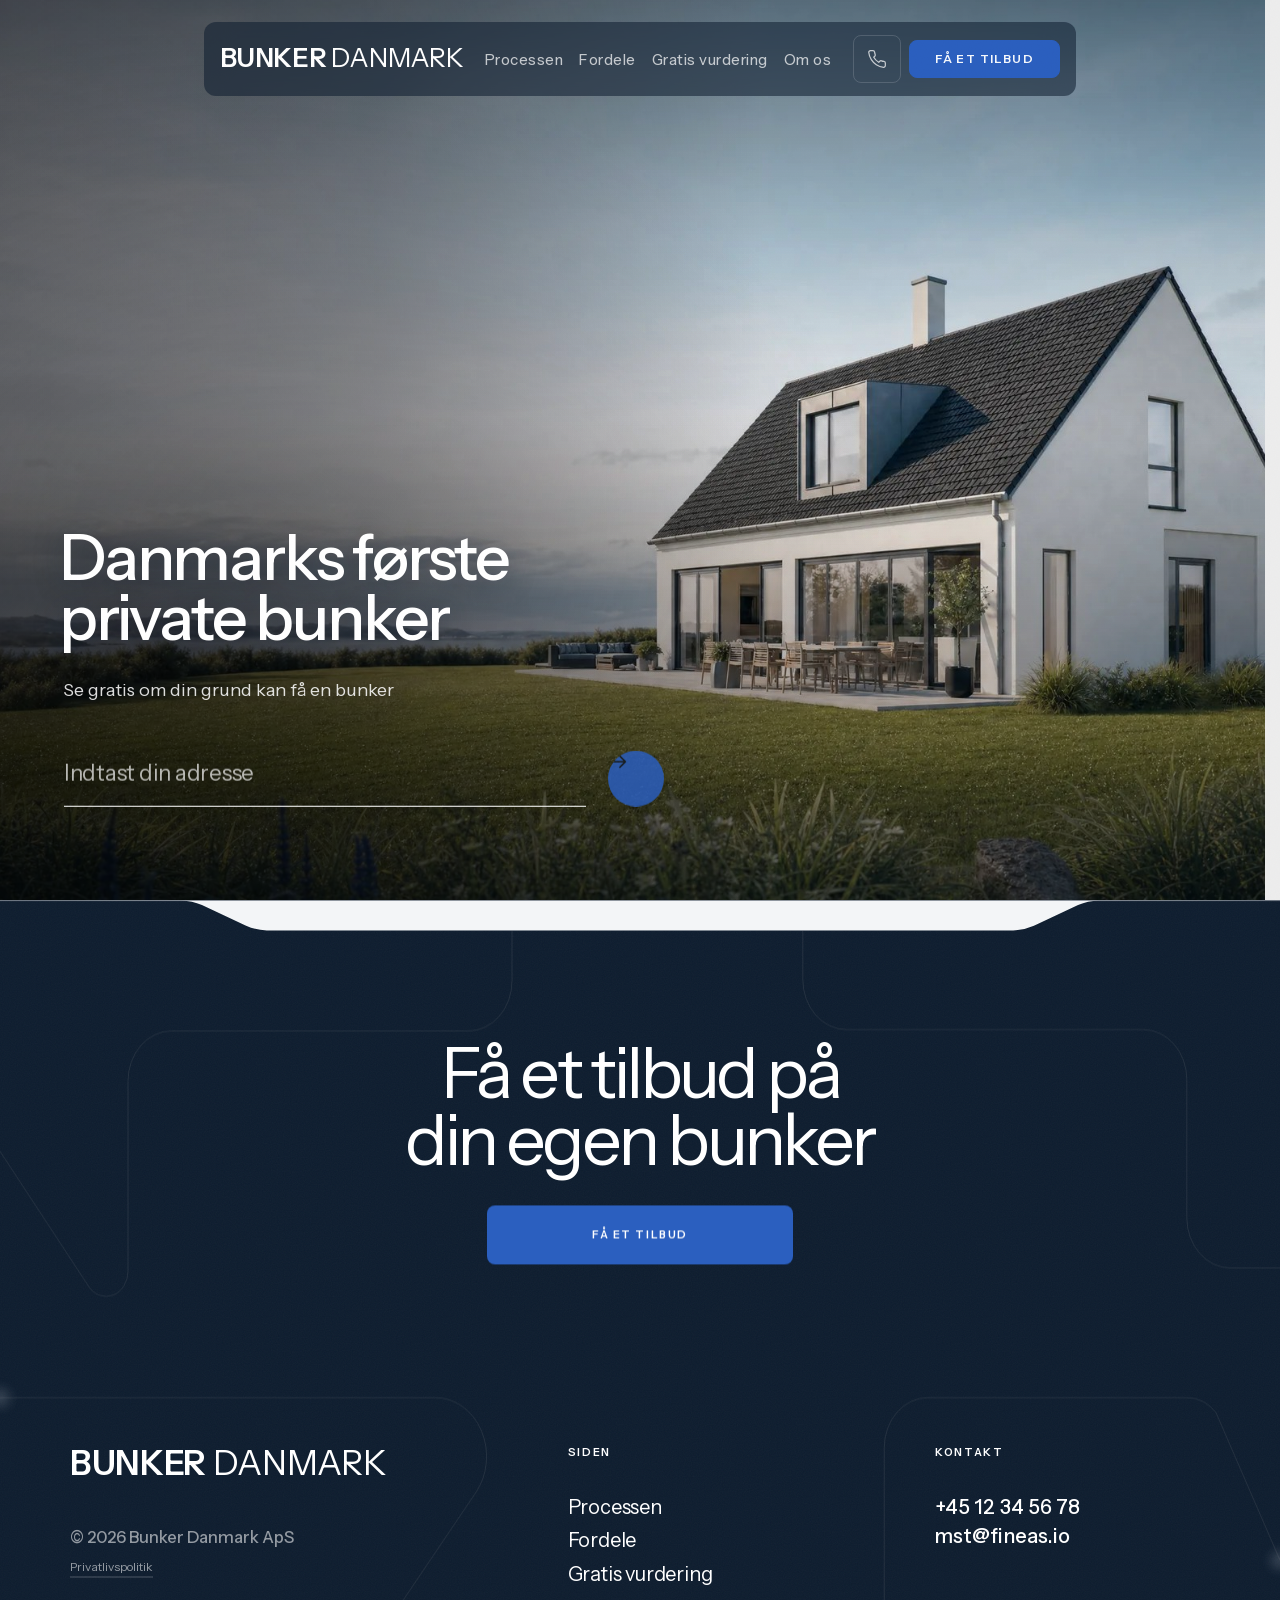
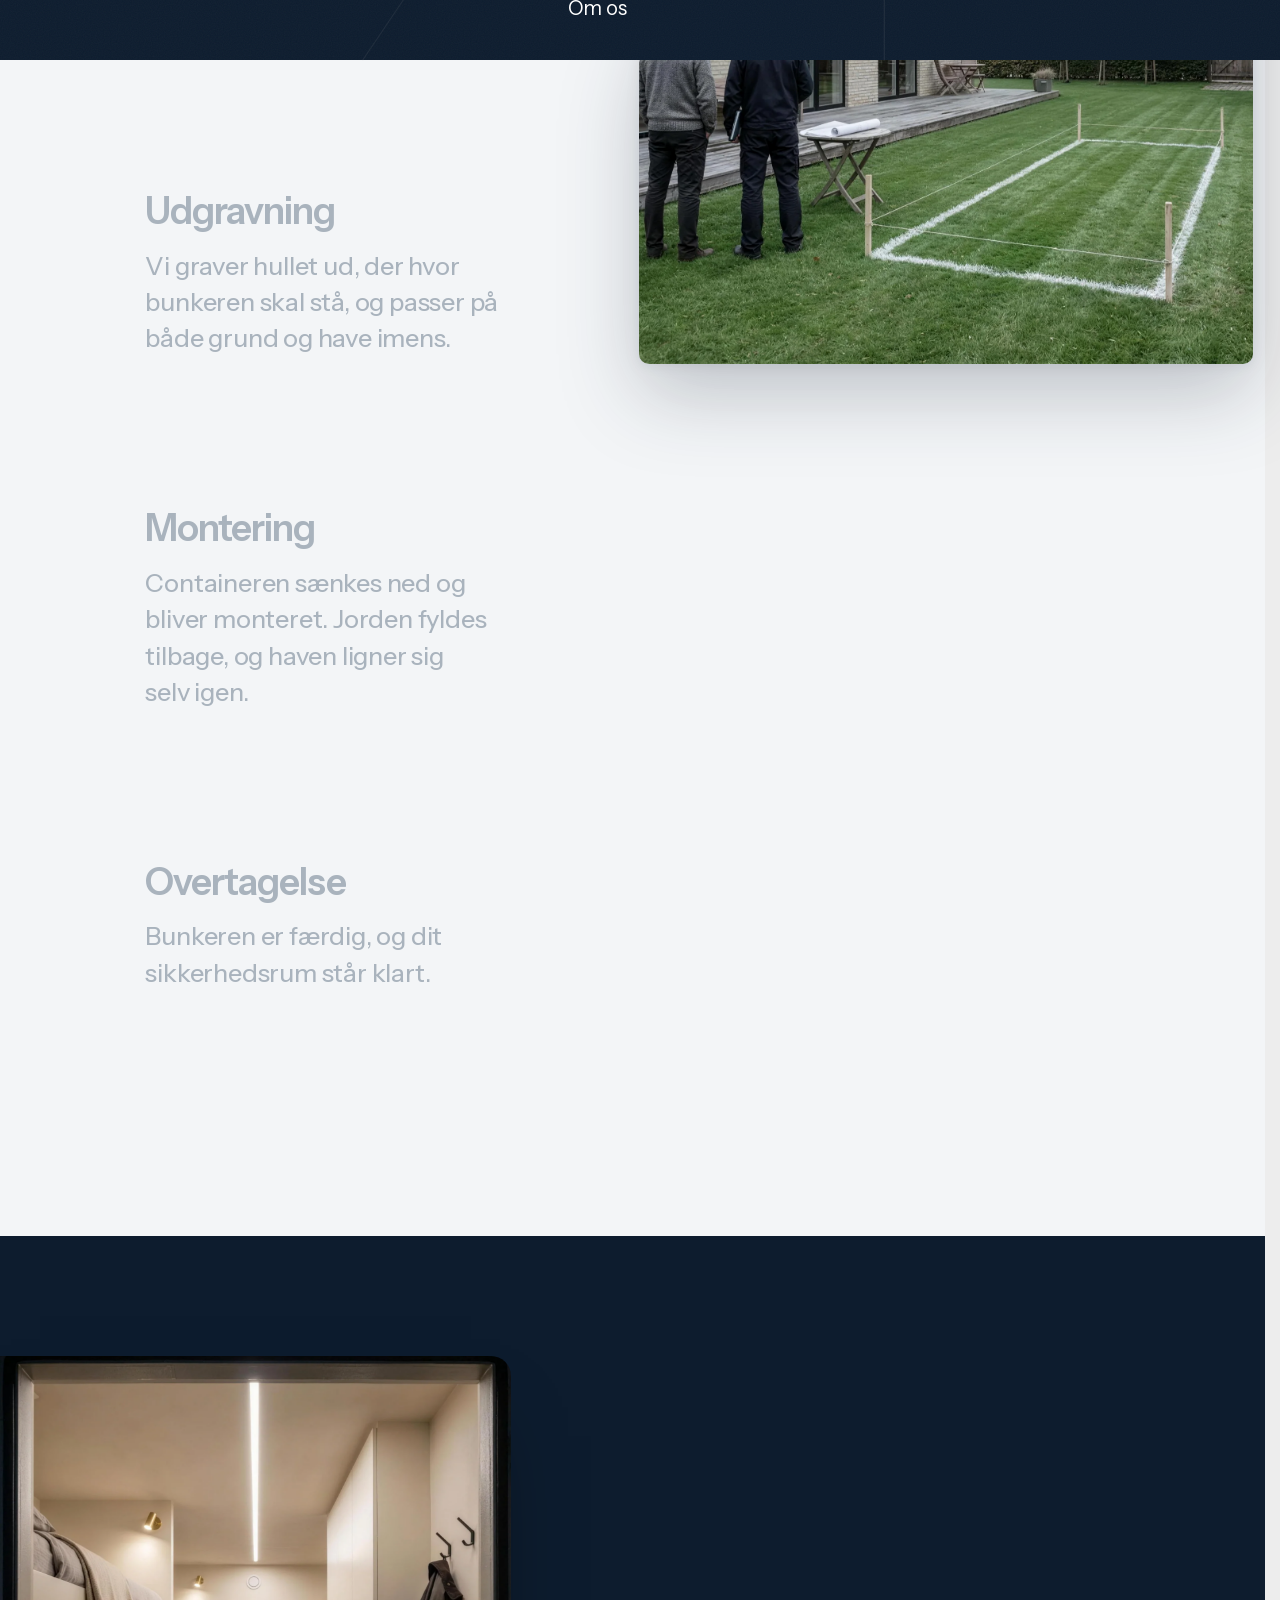
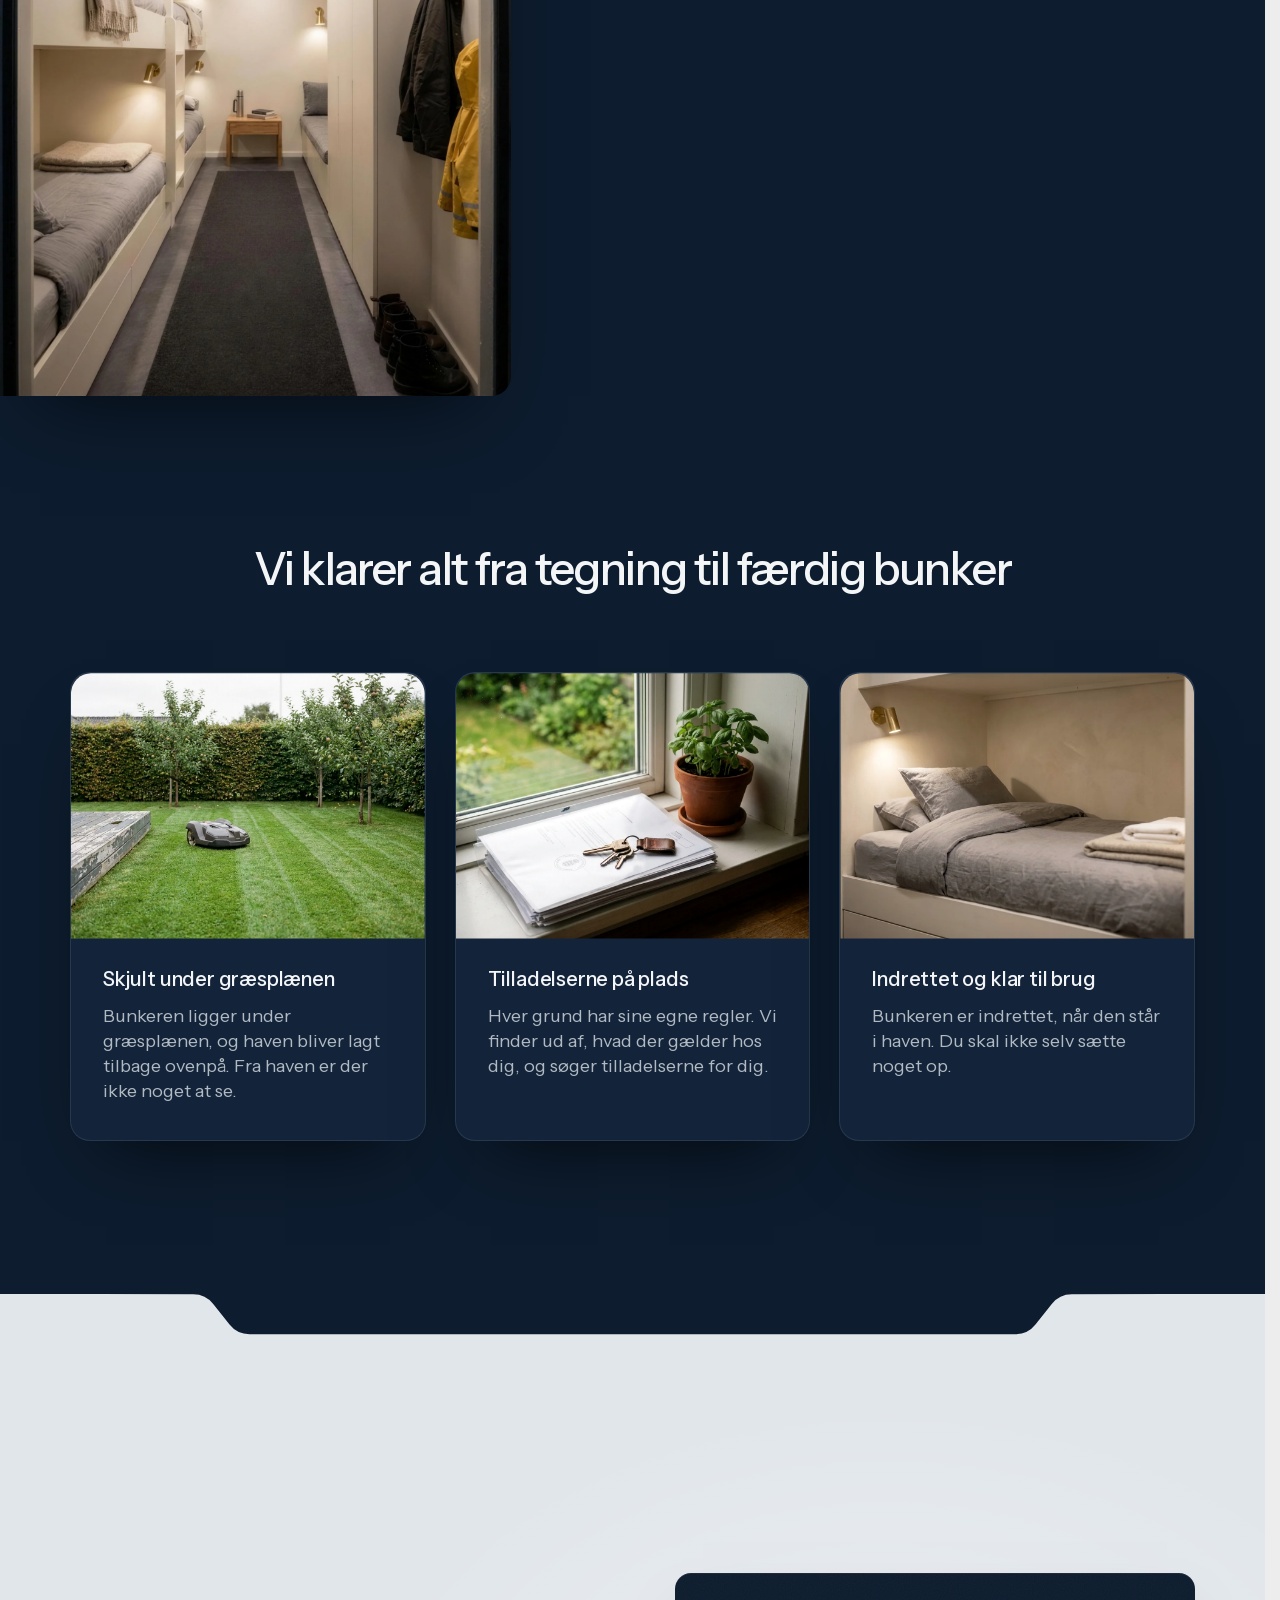
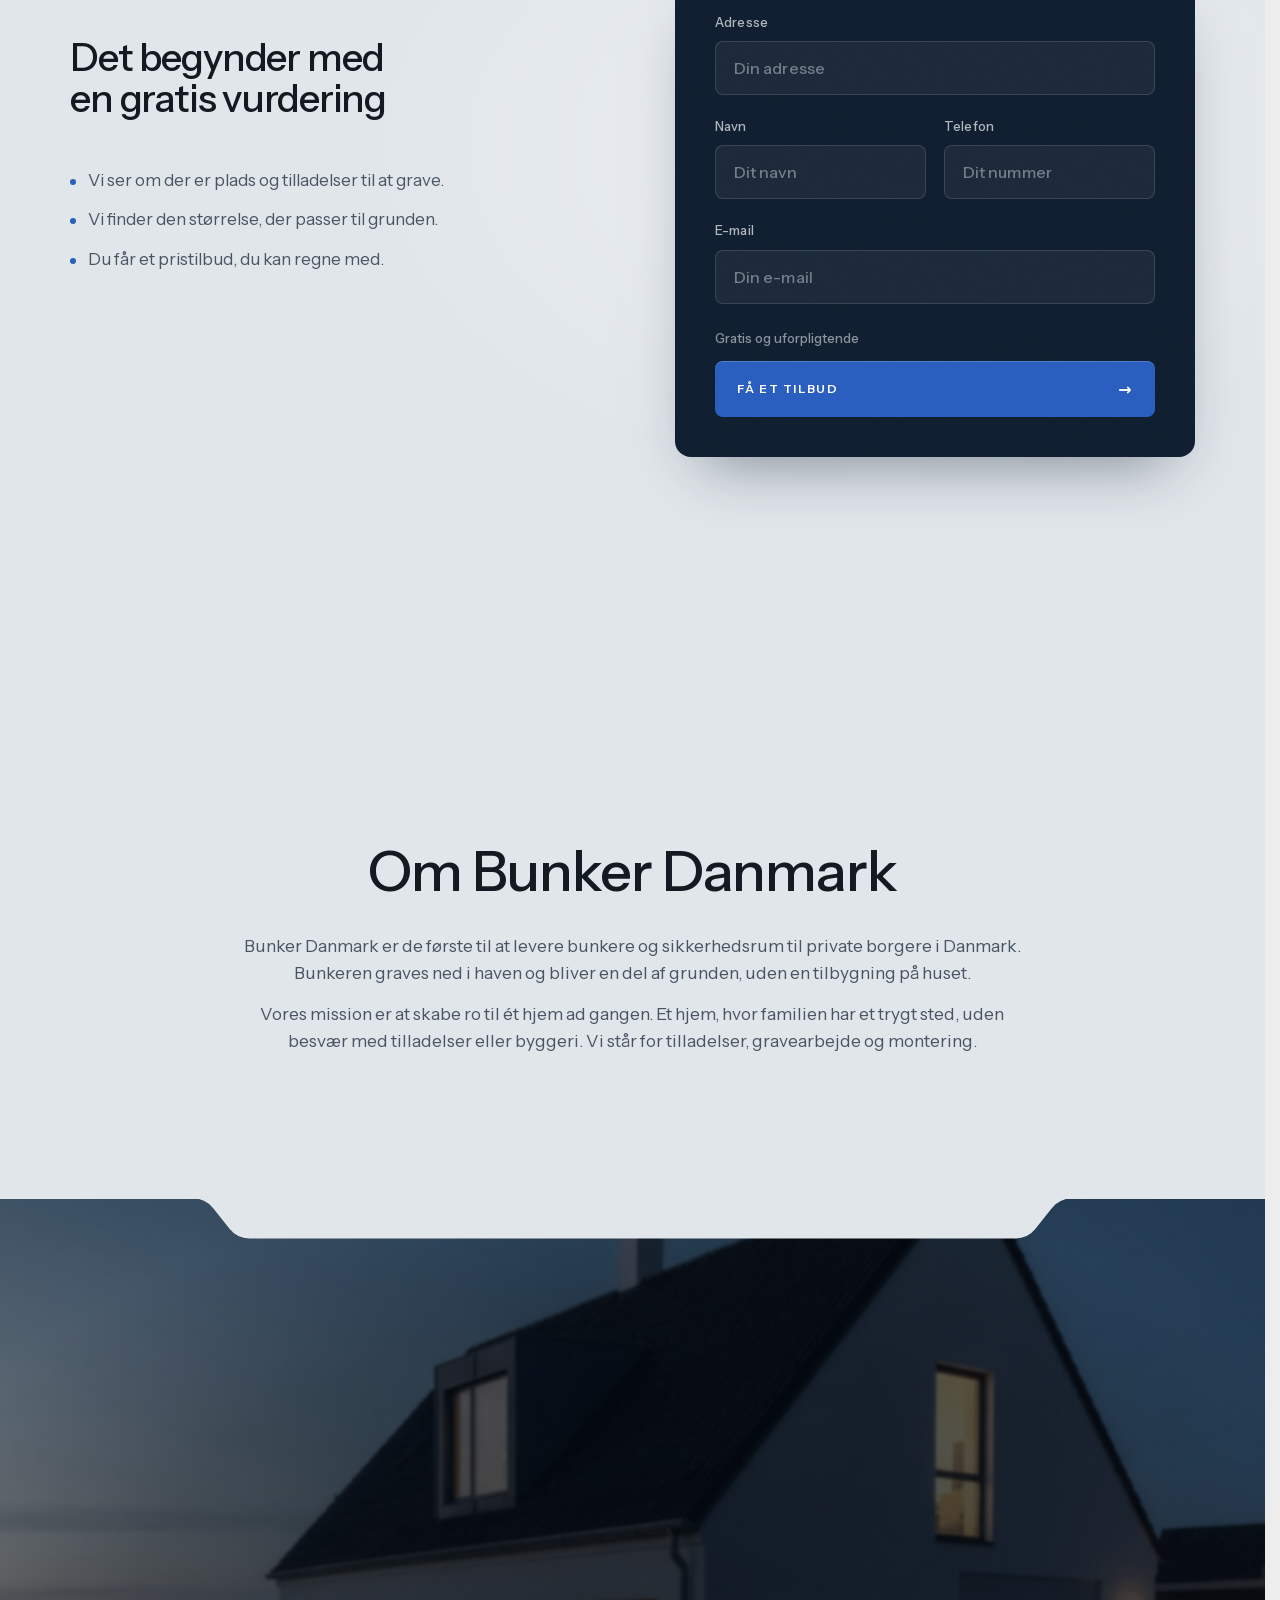
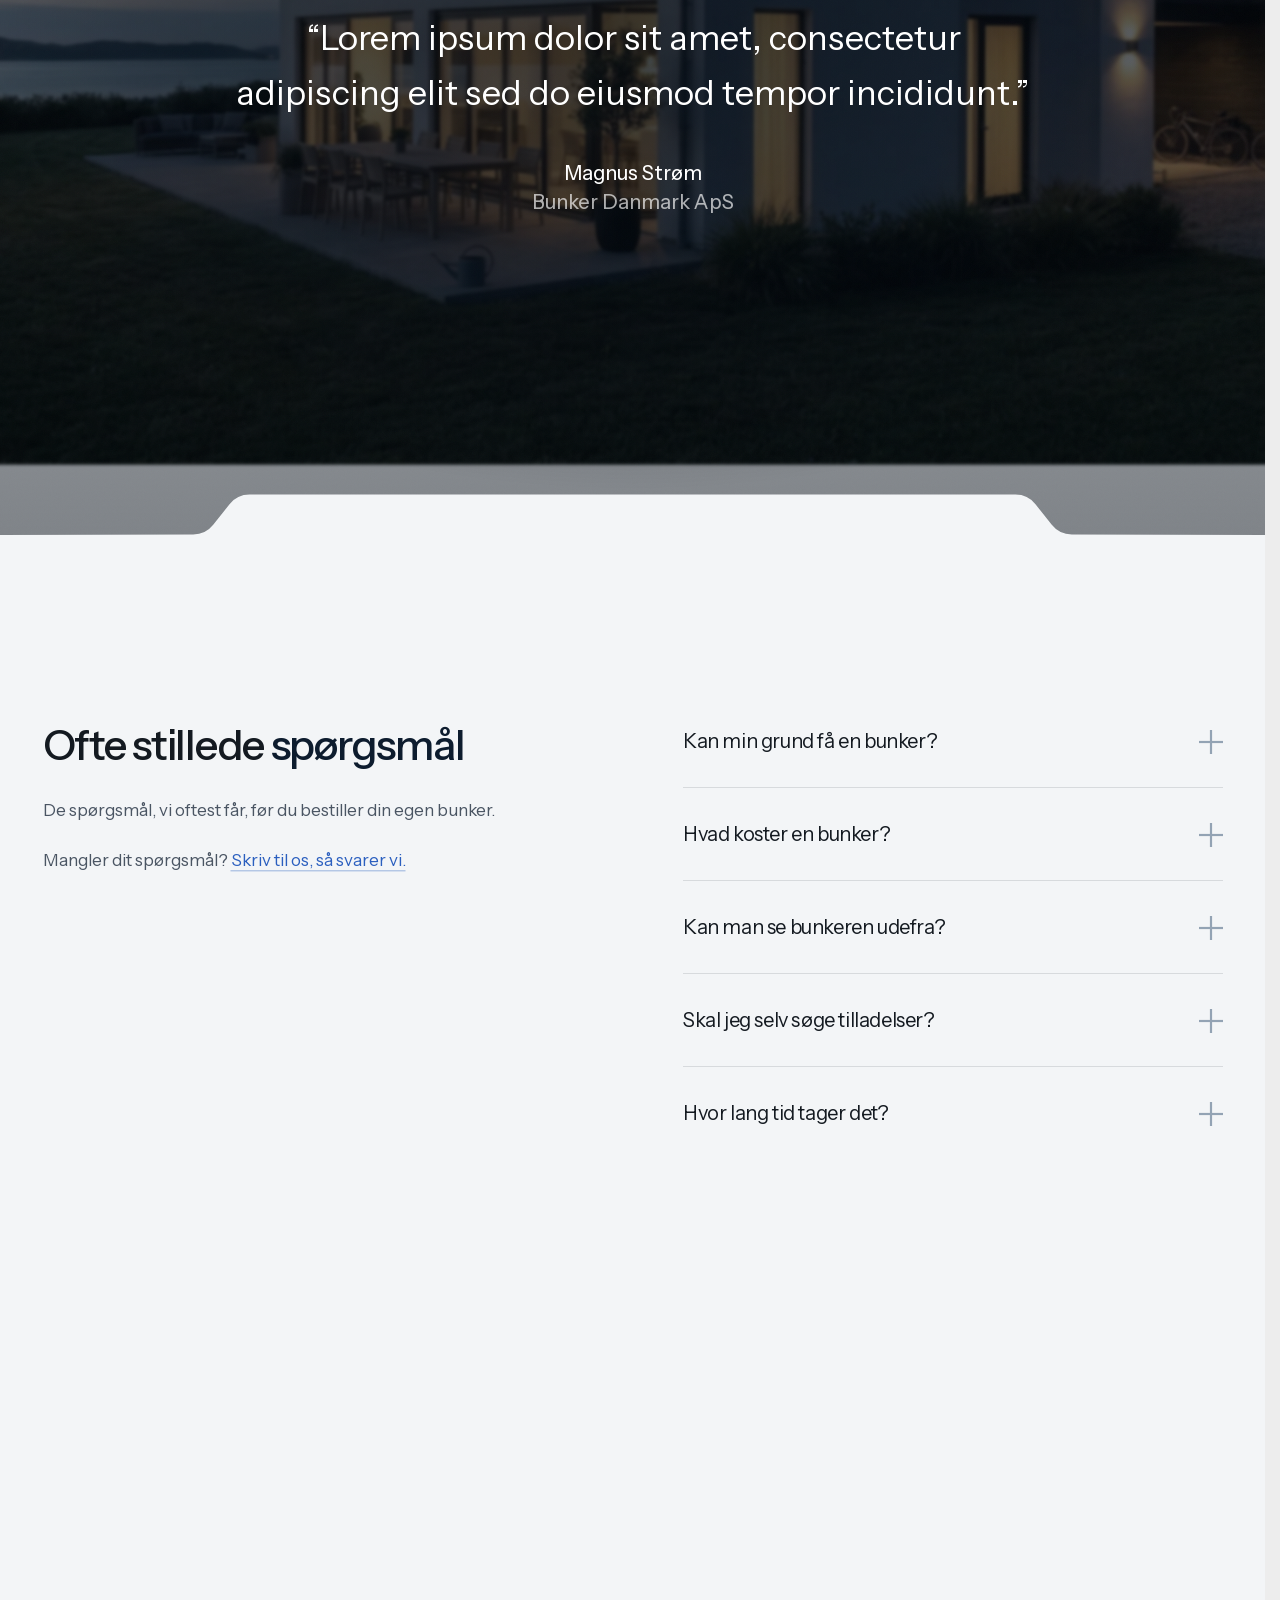
==== index.html @ 160638c4 "Bunker Danmark, option a" ====
<!DOCTYPE html>
<html lang="da">
<head>
<meta charset="utf-8">
<meta name="viewport" content="width=device-width, initial-scale=1">
<title>Bunker Danmark · Din egen bunker, under din have</title>
<meta name="robots" content="noindex, nofollow">
<meta name="description" content="Bunker Danmark leverer private bunkere og sikkerhedsrum, gravet ned i haven. Skriv din adresse, og få en gratis vurdering af din grund.">
<meta property="og:title" content="Bunker Danmark · Din egen bunker, under din have">
<meta property="og:description" content="Private bunkere og sikkerhedsrum, gravet ned i haven. Gratis vurdering af din grund.">
<meta property="og:image" content="media/hero.jpg">
<meta property="og:type" content="website">
<meta name="theme-color" content="#0d1c2e">
<link rel="icon" href="favicon.svg" type="image/svg+xml">
<link rel="preload" href="fonts/InstrumentSans-latin.woff2" crossorigin as="font" type="font/woff2">
<link rel="stylesheet" href="css/terminal.pruned.css">
<link rel="stylesheet" href="css/replica.css">
<link rel="stylesheet" href="css/final.css">
<link rel="stylesheet" href="css/polish.css">
<link rel="stylesheet" href="css/update.css">
<link rel="stylesheet" href="css/room.css?v=0917g">
<script>
  /* Set before the body paints, so the veil is never a flash of content that
     then gets covered. It is opt-IN: without JS, or with reduced motion on,
     the class is never added, .boot stays display:none and the page is simply
     the page. A veil that needs JS to be REMOVED can strand the visitor. */
  if (!matchMedia('(prefers-reduced-motion: reduce)').matches) {
    document.documentElement.classList.add('booting');
    /* The stylesheets above are render-blocking, but the very first paint the
       browser makes can still be the default white canvas. On a navy veil that
       is a white flash - visible in the capture at frame 0. Painting the root
       inline here means the first pixel on screen is already the field. */
    document.documentElement.style.background = '#ededed';
  }
</script>
</head>
<body>
<div id="__nuxt"><div><!--[--><div id="app"><header class="site-header" data-v-bb6830dc><div class="site-container" data-v-bb6830dc><div class="site-grid | w-full mx-auto"><!--[--><div class="inner" data-v-bb6830dc><a aria-current="page" href="#top" class="router-link-active router-link-exact-active logo-link" aria-label="Bunker Danmark, til toppen" data-v-bb6830dc><span class="brand-wordmark" data-v-bb6830dc><b data-v-bb6830dc>BUNKER</b> DANMARK</span></a><nav class="nav | font-nav" data-v-bb6830dc><ul data-v-bb6830dc><li data-v-bb6830dc><a href="#bunkeren" class="" data-v-bb6830dc>Processen</a></li><li data-v-bb6830dc><a href="#fordele" class="" data-v-bb6830dc>Fordele</a></li><li data-v-bb6830dc><a href="#kontakt" class="" data-v-bb6830dc>Gratis vurdering</a></li><li data-v-bb6830dc><a href="#om" class="" data-v-bb6830dc>Om os</a></li></ul></nav><div class="header-actions" data-v-bb6830dc><!----><div class="phone-popdown header-phone" data-v-bb6830dc data-v-cafe0bfb><a class="phone-trigger" href="tel:+4512345678" aria-label="Ring til Bunker Danmark på +45 12 34 56 78" data-v-cafe0bfb><svg xmlns="http://www.w3.org/2000/svg" width="20" height="20" viewBox="0 0 24 24" fill="none" stroke="currentColor" stroke-width="1.5" stroke-linecap="round" stroke-linejoin="round" aria-hidden="true" data-v-cafe0bfb><path d="M22 16.92v3a2 2 0 0 1-2.18 2 19.79 19.79 0 0 1-8.63-3.07 19.5 19.5 0 0 1-6-6 19.79 19.79 0 0 1-3.07-8.67A2 2 0 0 1 4.11 2h3a2 2 0 0 1 2 1.72 12.84 12.84 0 0 0 .7 2.81 2 2 0 0 1-.45 2.11L8.09 9.91a16 16 0 0 0 6 6l1.27-1.27a2 2 0 0 1 2.11-.45 12.84 12.84 0 0 0 2.81.7A2 2 0 0 1 22 16.92z" data-v-cafe0bfb></path></svg></a><!----></div><div class="header-cta" data-v-bb6830dc><a href="#kontakt" class="cta-button cta-button--primary" aria-label="Få et tilbud" data-v-bb6830dc><span class="link-active" data-v-bb6830dc><span class="cta-button-word" data-v-bb6830dc>FÅ ET</span><span class="cta-button-word" data-v-bb6830dc>TILBUD</span></span></a></div></div><button class="toggle-mobile-menu-button | label-6" aria-label="Toggle menu" aria-expanded="false" aria-haspopup="true" aria-controls="mobile-menu" data-v-bb6830dc><span class="wrapper" data-v-bb6830dc><span class="hl --1 t" data-v-bb6830dc></span><span class="hl --2 t" data-v-bb6830dc></span><span class="cl --1 t" data-v-bb6830dc><span class="cli --g t" data-v-bb6830dc></span><span class="cli t" data-v-bb6830dc></span></span><span class="cl --2 t" data-v-bb6830dc><span class="cli --g t" data-v-bb6830dc></span><span class="cli t" data-v-bb6830dc></span></span></span></button></div><div class="mobile-menu" data-lenis-prevent data-v-bb6830dc><div class="mobile-menu-overlay" aria-hidden="true" data-v-bb6830dc></div><aside class="mobile-menu-panel" data-v-bb6830dc><div class="mobile-drawer-logo" data-v-bb6830dc><a href="#top" class="mobile-drawer-logo-link brand-wordmark brand-wordmark--drawer" aria-label="Bunker Danmark, til toppen" data-v-bb6830dc><b>BUNKER</b> DANMARK</a></div><!----><div class="mobile-menu-drawer" data-v-bb6830dc><nav id="mobile-menu" class="mobile-menu-items | menu-typo no-scrollbar" aria-hidden="true" data-v-bb6830dc><ul class="mobile-menu-items-level-1" data-v-bb6830dc><li class="mobile-menu-item" data-v-bb6830dc><a href="#bunkeren" data-v-bb6830dc>Processen</a></li><li class="mobile-menu-item" data-v-bb6830dc><a href="#fordele" data-v-bb6830dc>Fordele</a></li><li class="mobile-menu-item" data-v-bb6830dc><a href="#kontakt" data-v-bb6830dc>Gratis vurdering</a></li><li class="mobile-menu-item" data-v-bb6830dc><a href="#om" data-v-bb6830dc>Om os</a></li></ul><a class="mobile-menu-cta" href="#kontakt">Få et tilbud</a><a class="mobile-menu-phone" href="tel:+4512345678">+45 12 34 56 78</a><!----></nav></div><!----></aside></div><!--]--></div></div></header><main data-v-26ed1394><!--[--><div class="content-wrapper" data-v-ce9a9e73><div data-v-ce9a9e73><!--[--><section class="video-carousel" id="top" data-v-9b19b290><div class="wrapper" data-v-9b19b290><span data-v-9b19b290></span></div><div class="homepage-scroll-content" data-v-9b19b290 data-v-3be8a5c1><div class="content" data-v-3be8a5c1><div class="hero-copy" data-v-bb6830dc><h1>Danmarks første<br>private bunker</h1><p class="hero-sub" data-v-bb6830dc>Se gratis om din grund kan få en bunker</p><form class="hero-check" data-v-bb6830dc><input type="text" name="adresse" autocomplete="street-address" placeholder="Indtast din adresse" aria-label="Din adresse" data-v-bb6830dc><button type="submit" data-v-bb6830dc>Få et tilbud</button></form><p class="hero-fine" data-v-bb6830dc>Din vurdering vises med det samme.</p></div></div></div></section><div class="notch-separator__wrapper" data-v-b0ce0e74><div class="notch-separator" data-v-b0ce0e74><div class="notch-section__wrapper" data-v-b0ce0e74 data-v-3fe87144><div class="svg-mask" data-v-3fe87144 style="--d27fb6da:url(#clip-v-0-0-0-0-1-0);--b18bdda2:url(#mask-v-0-0-0-0-1-0);" data-v-ebd3c3c9><svg width="0" height="0" viewBox="-0.5 -0.5 1 1" class="svg" shape-rendering="geometricPrecision" data-v-ebd3c3c9><defs data-v-ebd3c3c9><clipPath id="clip-v-0-0-0-0-1-0" clipPathUnits="userSpaceOnUse" data-v-ebd3c3c9><path d="M -0.5,-0.5 L -0.25,-0.25 A 0.85,0.85 0 0 1 0,0.35 L 0,20 A 0,0 0 0 1 0,20 L 0,20 A 0,0 0 0 1 0,20 L 0,0.35 A 0.85,0.85 0 0 1 0.25,-0.25 L 0.5,-0.5 L 0.5,0.5 L -0.5,0.5 L -0.5,-0.5" data-v-ebd3c3c9></path></clipPath></defs></svg><div class="ssr use-clip slot" data-v-ebd3c3c9><!--[--><!--[--><div class="notch-top__bg-container" data-v-b0ce0e74></div><!--]--><!--]--></div></div></div></div></div><div class="notch-section__wrapper" data-v-3e5feb24 data-v-3fe87144><div class="svg-mask" data-v-3fe87144 style="--d27fb6da:url(#clip-v-0-0-0-0-7-0);--b18bdda2:url(#mask-v-0-0-0-0-7-0);" data-v-ebd3c3c9><svg width="0" height="0" viewBox="-0.5 -0.5 1 1" class="svg" shape-rendering="geometricPrecision" data-v-ebd3c3c9><defs data-v-ebd3c3c9><clipPath id="clip-v-0-0-0-0-7-0" clipPathUnits="userSpaceOnUse" data-v-ebd3c3c9><path d="M -0.5,-0.5 L 0.5,-0.5 L 0.5,0.5 L -0.5,0.5 L -0.5,-0.5" data-v-ebd3c3c9></path></clipPath></defs></svg><div class="ssr use-clip slot" data-v-ebd3c3c9><!--[--><!--[--><section class="section__wrapper" id="bunkeren" data-v-3e5feb24><!----><!----><!----><!----><!----><div class="section-introduction hp-si2" aria-labelledby="section-label" data-v-3e5feb24><div class="content-wrapper" data-v-3e5feb24><div class="section-content" data-v-3e5feb24><p  class="label label-5" role="text" data-v-3e5feb24>Bunkeren</p><header class="spacing header animated-strong" data-v-3e5feb24><!--[--><h2 class="title-si">Bunkeren graves ned i din have</h2><!--]--></header><div class="wide paragraphs-wrapper" data-v-3e5feb24></div></div><!----><!----><!----><!----></div></div></section><!--]--><!--]--></div></div></div><section class="features-steps" style="--314863dd:4;" data-v-1f873f9c><div class="inner" style="--current-item:0;" data-v-1f873f9c><div class="content | body-2" data-v-1f873f9c><div class="header" data-v-1f873f9c><div class="odometer" data-v-1f873f9c data-v-dfc3204d><!--[--><div class="digit-column" data-v-dfc3204d><div class="digit-stack" data-v-dfc3204d><!--[--><div class="digit" data-v-dfc3204d><span data-v-dfc3204d>0</span></div><div class="digit" data-v-dfc3204d><span data-v-dfc3204d>1</span></div><div class="digit" data-v-dfc3204d><span data-v-dfc3204d>2</span></div><div class="digit" data-v-dfc3204d><span data-v-dfc3204d>3</span></div><div class="digit" data-v-dfc3204d><span data-v-dfc3204d>4</span></div><div class="digit" data-v-dfc3204d><span data-v-dfc3204d>5</span></div><div class="digit" data-v-dfc3204d><span data-v-dfc3204d>6</span></div><div class="digit" data-v-dfc3204d><span data-v-dfc3204d>7</span></div><div class="digit" data-v-dfc3204d><span data-v-dfc3204d>8</span></div><div class="digit" data-v-dfc3204d><span data-v-dfc3204d>9</span></div><!--]--></div></div><div class="digit-column" data-v-dfc3204d><div class="digit-stack" data-v-dfc3204d><!--[--><div class="digit" data-v-dfc3204d><span data-v-dfc3204d>0</span></div><div class="digit" data-v-dfc3204d><span data-v-dfc3204d>1</span></div><div class="digit" data-v-dfc3204d><span data-v-dfc3204d>2</span></div><div class="digit" data-v-dfc3204d><span data-v-dfc3204d>3</span></div><div class="digit" data-v-dfc3204d><span data-v-dfc3204d>4</span></div><div class="digit" data-v-dfc3204d><span data-v-dfc3204d>5</span></div><div class="digit" data-v-dfc3204d><span data-v-dfc3204d>6</span></div><div class="digit" data-v-dfc3204d><span data-v-dfc3204d>7</span></div><div class="digit" data-v-dfc3204d><span data-v-dfc3204d>8</span></div><div class="digit" data-v-dfc3204d><span data-v-dfc3204d>9</span></div><!--]--></div></div><!--]--></div><div class="counter__wrapper__mobile" data-v-1f873f9c><!--[--><div class="show counter__mobile" data-v-1f873f9c>01</div><div class="counter__mobile" data-v-1f873f9c>02</div><div class="counter__mobile" data-v-1f873f9c>03</div><div class="counter__mobile" data-v-1f873f9c>04</div><!--]--></div></div><div class="scroll-items" data-v-1f873f9c><ul class="scroll-items-list | no-scrollbar" data-v-1f873f9c><!--[--><li class="show scroll-item" style="--index:0;" data-v-1f873f9c><span class="split__wrapper" data-v-1f873f9c><!--[--><p><strong>Planlægning</strong>Vi klarer papirarbejdet, fra at undersøge din grund til tegninger og tilladelser, så du slipper for det.</p><!--]--></span></li><li class="scroll-item" style="--index:1;" data-v-1f873f9c><span class="split__wrapper" data-v-1f873f9c><!--[--><p><strong>Udgravning</strong>Vi graver hullet ud, der hvor bunkeren skal stå, og passer på både grund og have imens.</p><!--]--></span></li><li class="scroll-item" style="--index:2;" data-v-1f873f9c><span class="split__wrapper" data-v-1f873f9c><!--[--><p><strong>Montering</strong>Containeren sænkes ned og bliver monteret. Jorden fyldes tilbage, og haven ligner sig selv igen.</p><!--]--></span></li><li class="scroll-item" style="--index:3;" data-v-1f873f9c><span class="split__wrapper" data-v-1f873f9c><!--[--><p><strong>Overtagelse</strong>Bunkeren er færdig, og dit sikkerhedsrum står klart.</p><!--]--></span></li><!--]--></ul><div class="scrollbar" aria-hidden="true" data-v-1f873f9c><div class="scrollbar-inner" data-v-1f873f9c></div></div></div></div><div class="svg-mask" data-v-1f873f9c style="--d27fb6da:url(#clip-v-0-0-0-0-8-0);--b18bdda2:url(#mask-v-0-0-0-0-8-0);" data-v-ebd3c3c9><svg width="0" height="0" viewBox="-0.5 -0.5 1 1" class="svg" shape-rendering="geometricPrecision" data-v-ebd3c3c9><defs data-v-ebd3c3c9><clipPath id="clip-v-0-0-0-0-8-0" clipPathUnits="userSpaceOnUse" data-v-ebd3c3c9><path d="M -0.5,-0.5 L 0.5,-0.5 L 0.5,-19.5 L 0.25,-19.75 A 0.15,0.15 0 0 0 0,-19.65 L 0,0 A 0,0 0 0 1 0,0 L 0,0 A 0,0 0 0 1 0,0 L 0,-19.65 A 0.15,0.15 0 0 0 -0.25,-19.75 L -0.5,-19.5 L -0.21,-8 A 8.21,8.21 0 0 0 8,0 L 30,0 A 0,0 0 0 1 30,0 L 30,0 A 0,0 0 0 1 30,0 L 0.35,0 A 0.85,0.85 0 0 1 -0.25,-0.25 L -0.5,-0.5" data-v-ebd3c3c9></path></clipPath></defs></svg><div class="ssr use-clip slot" data-v-ebd3c3c9><!--[--><div class="images" data-v-1f873f9c><!--[--><div class="media-el image is-visible" data-v-1f873f9c data-v-18c5ce2a><div class="media-wrapper lg" data-v-18c5ce2a><img class="video" src="media/steps/proces-1.webp" alt="" decoding="async" preload="auto" muted loop playsinline data-v-18c5ce2a></div><!----></div><div class="media-el image" data-v-1f873f9c data-v-18c5ce2a><div class="media-wrapper lg" data-v-18c5ce2a><img class="video" src="media/steps/proces-2.webp" alt="" decoding="async" preload="auto" muted loop playsinline data-v-18c5ce2a></div><!----></div><div class="media-el image" data-v-1f873f9c data-v-18c5ce2a><div class="media-wrapper lg" data-v-18c5ce2a><img class="video" src="media/steps/proces-3.webp" alt="" decoding="async" preload="auto" muted loop playsinline data-v-18c5ce2a></div><!----></div><div class="media-el image" data-v-1f873f9c data-v-18c5ce2a><div class="media-wrapper lg" data-v-18c5ce2a><img class="video" src="media/steps/proces-4.webp" alt="" decoding="async" preload="auto" muted loop playsinline data-v-18c5ce2a></div><!----></div><!--]--><div class="buttons" data-v-1f873f9c><button class="button" disabled data-v-1f873f9c><svg width="10" height="18" xmlns="http://www.w3.org/2000/svg" fill="none" viewBox="0 0 10 18" data-v-1f873f9c><path stroke-linecap="square" stroke-linejoin="round" stroke-width="2" d="M8.072 1.943 1.058 8.857l7.014 6.915" data-v-1f873f9c></path></svg></button><button class="button" data-v-1f873f9c><svg width="10" height="18" xmlns="http://www.w3.org/2000/svg" fill="none" viewBox="0 0 10 18" data-v-1f873f9c><path stroke-linecap="square" stroke-linejoin="round" stroke-width="2" d="m1.928 1.943 7.014 6.914-7.014 6.915" data-v-1f873f9c></path></svg></button></div></div><!--]--></div></div></div></section><section class="room11-navy product-grid product-grid--pt-xl product-grid--pb-lg product-grid--bg-white product-grid--cols-3" id="fordele" data-v-d9cad3f0><div class="room11"><figure class="room11__media"><img src="media/steps/room.webp" alt="Indeni bunkeren: køjer, skabe og en bænk for enden" width="1600" height="1980" loading="lazy" decoding="async"></figure><div class="room11__text"><h2 class="room11__title">Ro under<br>overfladen</h2><p class="room11__lead">Vi laver typisk 20- og 40-fods bunkere, som kan sættes sammen efter behov. Priserne starter fra 125.000 kr.</p></div></div><div class="product-grid__intro" data-v-d9cad3f0><h2 class="product-grid__heading | title-si" data-v-d9cad3f0>Vi klarer alt fra tegning til færdig bunker</h2></div><div class="product-grid__grid" data-v-d9cad3f0><!--[--><article class="product-grid__card" data-v-d9cad3f0><div class="product-grid__card-text" data-v-d9cad3f0><h3 class="product-grid__card-heading | title-h3" data-v-d9cad3f0>Skjult under græsplænen</h3><div class="product-grid__card-desc | body-4" data-v-d9cad3f0><!--[--><p class="body-4" style="">Bunkeren ligger under græsplænen, og haven bliver lagt tilbage ovenpå. Fra haven er der ikke noget at se.</p><!--]--></div></div><div class="product-grid__card-media" data-v-d9cad3f0><div class="media-el" data-v-d9cad3f0 data-v-18c5ce2a><!--[--><picture class="media-wrapper lg" data-v-18c5ce2a><!--[--><source type="image/webp" sizes="(max-width: 479px) 462px, (max-width: 767px) 738px, (max-width: 1023px) 985px, (max-width: 1439px) 1920px, (max-width: 1679px) 1680px, (max-width: 1919px) 1920px, 2560px"><!--]--><img alt decoding="async" onerror="this.setAttribute(&#39;data-error&#39;, 1)" draggable="false" data-nuxt-pic src="media/steps/usp-1.webp" sizes="(max-width: 479px) 462px, (max-width: 767px) 738px, (max-width: 1023px) 985px, (max-width: 1439px) 1920px, (max-width: 1679px) 1680px, (max-width: 1919px) 1920px, 2560px"><img src="media/steps/usp-1.webp" alt="En robotplæneklipper på den nyslåede græsplæne" loading="lazy" decoding="async" width="1200" height="900"></picture><!--]--><!----></div></div></article><article class="product-grid__card" data-v-d9cad3f0><div class="product-grid__card-text" data-v-d9cad3f0><h3 class="product-grid__card-heading | title-h3" data-v-d9cad3f0>Tilladelserne på plads</h3><div class="product-grid__card-desc | body-4" data-v-d9cad3f0><!--[--><p class="body-4" style="">Hver grund har sine egne regler. Vi finder ud af, hvad der gælder hos dig, og søger tilladelserne for dig.</p><!--]--></div></div><div class="product-grid__card-media" data-v-d9cad3f0><div class="media-el" data-v-d9cad3f0 data-v-18c5ce2a><!--[--><picture class="media-wrapper lg" data-v-18c5ce2a><!--[--><source type="image/webp" sizes="(max-width: 479px) 462px, (max-width: 767px) 738px, (max-width: 1023px) 985px, (max-width: 1439px) 1920px, (max-width: 1679px) 1680px, (max-width: 1919px) 1920px, 2560px"><!--]--><img alt decoding="async" onerror="this.setAttribute(&#39;data-error&#39;, 1)" draggable="false" data-nuxt-pic src="media/steps/usp-2.webp" sizes="(max-width: 479px) 462px, (max-width: 767px) 738px, (max-width: 1023px) 985px, (max-width: 1439px) 1920px, (max-width: 1679px) 1680px, (max-width: 1919px) 1920px, 2560px"><img src="media/steps/usp-2.webp" alt="Papirerne i en mappe og husnøglerne i vindueskarmen, haven udenfor" loading="lazy" decoding="async" width="1200" height="900"></picture><!--]--><!----></div></div></article><article class="product-grid__card" data-v-d9cad3f0><div class="product-grid__card-text" data-v-d9cad3f0><h3 class="product-grid__card-heading | title-h3" data-v-d9cad3f0>Indrettet og klar til brug</h3><div class="product-grid__card-desc | body-4" data-v-d9cad3f0><!--[--><p class="body-4" style="">Bunkeren er indrettet, når den står i haven. Du skal ikke selv sætte noget op.</p><!--]--></div></div><div class="product-grid__card-media" data-v-d9cad3f0><div class="media-el" data-v-d9cad3f0 data-v-18c5ce2a><!--[--><picture class="media-wrapper lg" data-v-18c5ce2a><!--[--><source type="image/webp" sizes="(max-width: 479px) 462px, (max-width: 767px) 738px, (max-width: 1023px) 985px, (max-width: 1439px) 1920px, (max-width: 1679px) 1680px, (max-width: 1919px) 1920px, 2560px"><!--]--><img alt decoding="async" onerror="this.setAttribute(&#39;data-error&#39;, 1)" draggable="false" data-nuxt-pic src="media/steps/usp-3b.webp" sizes="(max-width: 479px) 462px, (max-width: 767px) 738px, (max-width: 1023px) 985px, (max-width: 1439px) 1920px, (max-width: 1679px) 1680px, (max-width: 1919px) 1920px, 2560px"><img src="media/steps/usp-3b.webp" alt="Den redte underkøje med væglampen tændt" loading="lazy" decoding="async" width="1200" height="900"></picture><!--]--><!----></div></div></article><!--]--></div></section><div class="notch-separator__wrapper" data-v-b0ce0e74><div class="notch-separator" data-v-b0ce0e74><div class="notch-section__wrapper" data-v-b0ce0e74 data-v-3fe87144><div class="svg-mask" data-v-3fe87144 style="--d27fb6da:url(#clip-v-0-0-0-0-4-0);--b18bdda2:url(#mask-v-0-0-0-0-4-0);" data-v-ebd3c3c9><svg width="0" height="0" viewBox="-0.5 -0.5 1 1" class="svg" shape-rendering="geometricPrecision" data-v-ebd3c3c9><defs data-v-ebd3c3c9><clipPath id="clip-v-0-0-0-0-4-0" clipPathUnits="userSpaceOnUse" data-v-ebd3c3c9><path d="M -0.5,-0.5 L -0.25,-0.25 A 0.85,0.85 0 0 1 0,0.35 L 0,20 A 0,0 0 0 1 0,20 L 0,20 A 0,0 0 0 1 0,20 L 0,0.35 A 0.85,0.85 0 0 1 0.25,-0.25 L 0.5,-0.5 L 0.5,0.5 L -0.5,0.5 L -0.5,-0.5" data-v-ebd3c3c9></path></clipPath></defs></svg><div class="ssr use-clip slot" data-v-ebd3c3c9><!--[--><!--[--><div class="notch-top__bg-container" data-v-b0ce0e74></div><!--]--><!--]--></div></div></div></div></div><div class="notch-section__wrapper" data-v-3e5feb24 data-v-3fe87144><div class="svg-mask" data-v-3fe87144 style="--d27fb6da:url(#clip-v-0-0-0-0-5-0);--b18bdda2:url(#mask-v-0-0-0-0-5-0);" data-v-ebd3c3c9><svg width="0" height="0" viewBox="-0.5 -0.5 1 1" class="svg" shape-rendering="geometricPrecision" data-v-ebd3c3c9><defs data-v-ebd3c3c9><clipPath id="clip-v-0-0-0-0-5-0" clipPathUnits="userSpaceOnUse" data-v-ebd3c3c9><path d="M -0.5,-0.5 L 0.5,-0.5 L 0.5,0.5 L -0.5,0.5 L -0.5,-0.5" data-v-ebd3c3c9></path></clipPath></defs></svg><div class="ssr use-clip slot" data-v-ebd3c3c9><!--[--><!--[--><section class="section__wrapper" id="priser" data-v-3e5feb24><!-- heading merged into the roi-calculator lead, Fable pass 2026-09-03 --></section><!--]--><!--]--></div></div></div><div class="roi-calculator-reference" id="kontakt" data-v-eea4f33e><div class="roi-calculator" data-v-eea4f33e data-v-f2d9ff5a><div class="roi-calculator__form" data-v-f2d9ff5a><p class="price-lead title-h2">Det begynder med en gratis vurdering</p><ul class="price-points"><li>Vi ser om der er plads og tilladelser til at grave.</li><li>Vi finder den størrelse, der passer til grunden.</li><li>Du får et pristilbud, du kan regne med.</li></ul></div><div class="contact-card">
<form class="contact-form" novalidate>
<div class="cf-field cf-field--lead"><label for="cf-adresse">Adresse</label><input id="cf-adresse" type="text" name="adresse" autocomplete="street-address" required placeholder="Din adresse"></div>
<div class="cf-two">
<div class="cf-field"><label for="cf-navn">Navn</label><input id="cf-navn" type="text" name="navn" autocomplete="name" required placeholder="Dit navn"></div>
<div class="cf-field"><label for="cf-telefon">Telefon</label><input id="cf-telefon" type="tel" name="telefon" autocomplete="tel" inputmode="numeric" placeholder="Dit nummer"></div>
</div>
<div class="cf-field"><label for="cf-email">E-mail</label><input id="cf-email" type="email" name="email" autocomplete="email" required placeholder="Din e-mail"></div>
<input type="checkbox" name="botcheck" class="cf-hp" tabindex="-1" autocomplete="off" aria-hidden="true">
<div class="cf-foot">
<p class="cf-line">Gratis og uforpligtende</p>
<button type="submit" class="cf-send"><span>Få et tilbud</span><i aria-hidden="true">&rarr;</i></button>
</div>

</form>
</div></div></div><div class="notch-section__wrapper" data-v-3e5feb24 data-v-3fe87144><div class="svg-mask" data-v-3fe87144 style="--d27fb6da:url(#clip-v-0-0-0-0-10-0);--b18bdda2:url(#mask-v-0-0-0-0-10-0);" data-v-ebd3c3c9><svg width="0" height="0" viewBox="-0.5 -0.5 1 1" class="svg" shape-rendering="geometricPrecision" data-v-ebd3c3c9><defs data-v-ebd3c3c9><clipPath id="clip-v-0-0-0-0-10-0" clipPathUnits="userSpaceOnUse" data-v-ebd3c3c9><path d="M -0.5,-0.5 L 0.5,-0.5 L 0.5,0.5 L -0.5,0.5 L -0.5,-0.5" data-v-ebd3c3c9></path></clipPath></defs></svg><div class="ssr use-clip slot" data-v-ebd3c3c9><!--[--><!--[--><section class="section__wrapper" id="om" data-v-3e5feb24><!----><!----><!----><!----><!----><div class="section-introduction hp-si2" aria-labelledby="section-label" data-v-3e5feb24><div class="content-wrapper" data-v-3e5feb24><div class="section-content" data-v-3e5feb24><header class="header animated-strong" data-v-3e5feb24><!--[--><h2 class="title-si">Om Bunker Danmark</h2><!--]--></header><p class="paragraph body-4" data-v-3e5feb24>Bunker Danmark er de første til at levere bunkere og sikkerhedsrum til private borgere i Danmark. Bunkeren graves ned i haven og bliver en del af grunden, uden en tilbygning på huset.</p><p class="paragraph body-4">Vores mission er at skabe ro til ét hjem ad gangen. Et hjem, hvor familien har et trygt sted, uden besvær med tilladelser eller byggeri. Vi står for tilladelser, gravearbejde og montering.</p><!----></div><!----><!----><!----><!----></div></div></section><!--]--><!--]--></div></div></div><div class="notch-section__wrapper" data-v-46d09fd2 data-v-3fe87144><div class="svg-mask" data-v-3fe87144 style="--d27fb6da:url(#clip-v-0-0-0-0-12-0);--b18bdda2:url(#mask-v-0-0-0-0-12-0);" data-v-ebd3c3c9><svg width="0" height="0" viewBox="-0.5 -0.5 1 1" class="svg" shape-rendering="geometricPrecision" data-v-ebd3c3c9><defs data-v-ebd3c3c9><clipPath id="clip-v-0-0-0-0-12-0" clipPathUnits="userSpaceOnUse" data-v-ebd3c3c9><path d="M -0.5,-0.5 L 0,0 A 0,0 0 0 1 0,0 L 0,0 A 0,0 0 0 1 0,0 L 0,0 A 0,0 0 0 1 0,0 L 0,0 A 0,0 0 0 1 0,0 L 0.5,-0.5 L 0.5,0.5 L 0.25,0.25 A 0.85,0.85 0 0 1 0,-0.35 L 0,-20 A 0,0 0 0 1 0,-20 L 0,-20 A 0,0 0 0 1 0,-20 L 0,-0.35 A 0.85,0.85 0 0 1 -0.25,0.25 L -0.5,0.5 L -0.5,-0.5" data-v-ebd3c3c9></path></clipPath></defs></svg><div class="ssr use-clip slot" data-v-ebd3c3c9><!--[--><!--[--><div class="big-image-content" data-v-46d09fd2><div class="image-wrapper" data-v-46d09fd2><div class="media-el image" data-v-46d09fd2 data-v-18c5ce2a><!--[--><picture class="media-wrapper lg has-mb-asset" data-v-18c5ce2a><!--[--><source type="image/webp" srcset="media/lift-home.webp"><!--]--><img alt="" decoding="async" loading="lazy" draggable="false" data-nuxt-pic src="media/lift-home.webp" width="2560" height="1434"></picture><!--]--><!--[--><picture class="media-wrapper mb" data-v-18c5ce2a><!--[--><source type="image/webp" srcset="media/lift-home-m.webp"><!--]--><img alt="" decoding="async" loading="lazy" draggable="false" data-nuxt-pic src="media/lift-home-m.webp" width="1440" height="2572"></picture><!--]--></div></div><div class="quote-block" data-v-46d09fd2><div class="quote-text title-h2" data-v-46d09fd2><p data-v-46d09fd2>&ldquo;Lorem ipsum dolor sit amet, consectetur adipiscing elit sed do eiusmod tempor incididunt.&rdquo;</p></div><div class="quote-author" data-v-46d09fd2><div class="author-info" data-v-46d09fd2><p class="name body-1" data-v-46d09fd2>Magnus Str&oslash;m</p><p class="company body-1" data-v-46d09fd2>Bunker Danmark ApS</p></div></div></div></div><!--]--><!--]--></div></div></div><!-- section 8 contact form deleted: section 5 carries the form now (Fable pass 2026-09-03) --><section class="tabbed-accordion" id="faq"><div class="tabbed-accordion__wrapper"><div class="tabbed-accordion__richtext animated-strong"><!--[--><h2 class="title-h2" style="margin:0;line-height:1.2;">Ofte stillede <strong>spørgsmål</strong></h2><p class="body-1">De spørgsmål, vi oftest får, før du bestiller din egen bunker.</p>
<p class="body-1 faq-more-line">Mangler dit spørgsmål? <a href="#kontakt" class="faq-more">Skriv til os, så svarer vi.</a></p><!--]--></div><div class="tabbed-accordion__content"><div class="tabbed-accordion__accordion"><!--[--><details class="accordion-item"><summary class="accordion-item__summary"><span class="accordion-item__title">Kan min grund få en bunker?</span><svg class="accordion-item__icon" xmlns="http://www.w3.org/2000/svg" width="24" height="24" viewBox="0 0 24 24" fill="none" aria-hidden="true"><rect x="10.91" y="0" width="2.182" height="24" fill="currentColor"></rect><rect x="24" y="10.91" width="2.182" height="24" transform="rotate(90 24 10.91)" fill="currentColor"></rect></svg></summary><div class="accordion-item__content"><div class="accordion-item__content-inner"><p class="body-4"><span style="color: #1F1F1F">Det finder du ud af med det samme. Tast din adresse, og se om grunden egner sig til en bunker. Kræver noget en nærmere vurdering, vender vi tilbage til dig.</span></p></div></div></details><details class="accordion-item"><summary class="accordion-item__summary"><span class="accordion-item__title">Hvad koster en bunker?</span><svg class="accordion-item__icon" xmlns="http://www.w3.org/2000/svg" width="24" height="24" viewBox="0 0 24 24" fill="none" aria-hidden="true"><rect x="10.91" y="0" width="2.182" height="24" fill="currentColor"></rect><rect x="24" y="10.91" width="2.182" height="24" transform="rotate(90 24 10.91)" fill="currentColor"></rect></svg></summary><div class="accordion-item__content"><div class="accordion-item__content-inner"><p class="body-4"><span style="color: #1F1F1F">Prisen afhænger af størrelse og forhold, ligesom når du bygger et hus. Vi laver typisk 20- og 40-fods bunkere, og priserne starter fra 125.000 kr.</span></p></div></div></details><details class="accordion-item"><summary class="accordion-item__summary"><span class="accordion-item__title">Kan man se bunkeren udefra?</span><svg class="accordion-item__icon" xmlns="http://www.w3.org/2000/svg" width="24" height="24" viewBox="0 0 24 24" fill="none" aria-hidden="true"><rect x="10.91" y="0" width="2.182" height="24" fill="currentColor"></rect><rect x="24" y="10.91" width="2.182" height="24" transform="rotate(90 24 10.91)" fill="currentColor"></rect></svg></summary><div class="accordion-item__content"><div class="accordion-item__content-inner"><p class="body-4"><span style="color: #1F1F1F">Nej. Containeren ligger under græsplænen, og haven bliver lagt tilbage ovenpå. Indgangen er det eneste, man ser.</span></p></div></div></details>
<details class="accordion-item"><summary class="accordion-item__summary"><span class="accordion-item__title">Skal jeg selv søge tilladelser?</span><svg class="accordion-item__icon" xmlns="http://www.w3.org/2000/svg" width="24" height="24" viewBox="0 0 24 24" fill="none" aria-hidden="true"><rect x="10.91" y="0" width="2.182" height="24" fill="currentColor"></rect><rect x="24" y="10.91" width="2.182" height="24" transform="rotate(90 24 10.91)" fill="currentColor"></rect></svg></summary><div class="accordion-item__content"><div class="accordion-item__content-inner"><p class="body-4"><span style="color: #1F1F1F">Tilladelser er forskellige fra grund til grund. Vi undersøger, hvad der kræves hos dig, og klarer papirarbejdet, så du slipper for det.</span></p></div></div></details><details class="accordion-item"><summary class="accordion-item__summary"><span class="accordion-item__title">Hvor lang tid tager det?</span><svg class="accordion-item__icon" xmlns="http://www.w3.org/2000/svg" width="24" height="24" viewBox="0 0 24 24" fill="none" aria-hidden="true"><rect x="10.91" y="0" width="2.182" height="24" fill="currentColor"></rect><rect x="24" y="10.91" width="2.182" height="24" transform="rotate(90 24 10.91)" fill="currentColor"></rect></svg></summary><div class="accordion-item__content"><div class="accordion-item__content-inner"><p class="body-4"><span style="color: #1F1F1F">Tidslinjen afhænger af grunden og de tilladelser, der skal på plads. Når din grund er vurderet, får du en konkret tidsplan for levering og nedgravning.</span></p></div></div></details><!--]--></div></div></div></section><!--]--></div><div class="footer__height-holder --static" data-v-ce9a9e73 data-v-0da6245d><div class="--static overlay-sticky__wrapper" data-v-0da6245d></div><div class="--static footer__wrapper" data-v-0da6245d><div class="svg-mask" data-v-0da6245d style="--d27fb6da:url(#clip-v-0-0-0-0);--b18bdda2:url(#mask-v-0-0-0-0);" data-v-ebd3c3c9><svg width="0" height="0" viewBox="-0.5 -0.5 1 1" class="svg" shape-rendering="geometricPrecision" data-v-ebd3c3c9><defs data-v-ebd3c3c9><clipPath id="clip-v-0-0-0-0" clipPathUnits="userSpaceOnUse" data-v-ebd3c3c9><path d="M -0.5,-0.5 L -0.25,-0.25 A 0.85,0.85 0 0 1 0,0.35 L 0,30 A 0,0 0 0 1 0,30 L 0,30 A 0,0 0 0 1 0,30 L 0,0.35 A 0.85,0.85 0 0 1 0.25,-0.25 L 0.5,-0.5 L 0.5,0.5 L -0.5,0.5 L -0.5,-0.5" data-v-ebd3c3c9></path></clipPath></defs></svg><div class="ssr use-clip slot" data-v-ebd3c3c9><!--[--><div class="path-background" data-v-0da6245d data-v-203e72aa><div class="ref-offset-left-grid" data-v-203e72aa><div class="ref-element col-6" data-v-203e72aa></div><div class="ref-element col-10" data-v-203e72aa></div></div><svg width="0" height="0" viewBox="0 0 0 0" class="svg" data-v-203e72aa><defs data-v-203e72aa><filter id="v-0-0-0-2" x="0" y="0" width="155" height="89" filterUnits="userSpaceOnUse" color-interpolation-filters="sRGB" data-v-203e72aa><feGaussianBlur stdDeviation="17" data-v-203e72aa></feGaussianBlur></filter></defs><!--[--><!--[--><path fill-opacity="0.06" filter="url(#v-0-0-0-2)" d="M55.1257 34C40.6277 34 34 36.52 34 44.5C34 54.16 38.9708 55 55.1257 55C78.4606 55 121.817 45.34 120.988 44.5C119.817 43.312 78.4606 34 55.1257 34Z" fill="#A2A2A2" data-v-203e72aa></path><path d="M 0,0 L 0,0 A 0,0 0 0 1 0,0 L 0,0 A 0,0 0 0 1 0,0 L 0,0 A 0,0 0 0 1 0,0 L 0,0" stroke="#A2A2A2" fill="none" stroke-opacity="0.15" stroke-width="1" data-v-203e72aa></path><path d="M 0,0 L 0,0 A 0,0 0 0 1 0,0 L 0,0 A 0,0 0 0 1 0,0 L 0,0 A 0,0 0 0 1 0,0 L 0,0" fill="none" stroke="#A2A2A2" stroke-width="1" stroke-linecap="round" data-v-203e72aa></path><!--]--><!--[--><path fill-opacity="0.06" filter="url(#v-0-0-0-2)" d="M55.1257 34C40.6277 34 34 36.52 34 44.5C34 54.16 38.9708 55 55.1257 55C78.4606 55 121.817 45.34 120.988 44.5C119.817 43.312 78.4606 34 55.1257 34Z" fill="#A2A2A2" data-v-203e72aa></path><path d="M 0,0 L 0,0 A 0,0 0 0 1 0,0 L 0,0" stroke="#A2A2A2" fill="none" stroke-opacity="0.15" stroke-width="1" data-v-203e72aa></path><path d="M 0,0 L 0,0 A 0,0 0 0 1 0,0 L 0,0" fill="none" stroke="#A2A2A2" stroke-width="1" stroke-linecap="round" data-v-203e72aa></path><!--]--><!--[--><path fill-opacity="0.06" filter="url(#v-0-0-0-2)" d="M55.1257 34C40.6277 34 34 36.52 34 44.5C34 54.16 38.9708 55 55.1257 55C78.4606 55 121.817 45.34 120.988 44.5C119.817 43.312 78.4606 34 55.1257 34Z" fill="#A2A2A2" data-v-203e72aa></path><path d="M 0,0 L 0,0 A 0,0 0 0 1 0,0 L 0,0" stroke="#A2A2A2" fill="none" stroke-opacity="0.15" stroke-width="1" data-v-203e72aa></path><path d="M 0,0 L 0,0 A 0,0 0 0 1 0,0 L 0,0" fill="none" stroke="#A2A2A2" stroke-width="1" stroke-linecap="round" data-v-203e72aa></path><!--]--><!--]--></svg><div class="content" data-v-203e72aa><!--[--><div class="footer" data-v-0da6245d><div class="footer-header" data-v-0da6245d><div class="footer-title" data-v-0da6245d><h1>Få et tilbud <strong>på din egen bunker</strong></h1></div><a href="#kontakt" class="button-tilt header-link label-4" style="--lineColor:white;" data-v-0da6245d data-v-d0493d08>Få et tilbud</a></div><div class="content-wrapper" data-v-0da6245d><div class="logo-section" data-v-0da6245d><a href="#top" class="brand-wordmark brand-wordmark--footer" aria-label="Bunker Danmark, til toppen" data-v-0da6245d><b>BUNKER</b> DANMARK</a><p class="footer-copy" data-v-0da6245d>© 2026 Bunker Danmark ApS</p><a href="privatlivspolitik.html" class="footer-policy" data-v-0da6245d>Privatlivspolitik</a></div><div class="footer-links" data-v-0da6245d><div class="links-wrapper" data-v-0da6245d><div class="links-list tech-list" data-v-0da6245d><p class="label label-4" data-v-0da6245d><span data-v-0da6245d>Siden</span></p><ul data-v-0da6245d><!--[--><li class="i-links" data-v-0da6245d><a href="#bunkeren" class="link link-active" data-v-0da6245d>Processen</a></li><li class="i-links" data-v-0da6245d><a href="#fordele" class="link link-active" data-v-0da6245d>Fordele</a></li><li class="i-links" data-v-0da6245d><a href="#kontakt" class="link link-active" data-v-0da6245d>Gratis vurdering</a></li><li class="i-links" data-v-0da6245d><a href="#om" class="link link-active" data-v-0da6245d>Om os</a></li><!--]--></ul></div></div></div><div class="footer-contact" data-v-0da6245d><div class="contact-col" data-v-0da6245d><p class="label label-4" data-v-0da6245d><span data-v-0da6245d>KONTAKT</span></p><a href="tel:+4512345678" rel="noopener noreferrer" class="contact-link body-3 link-active" data-v-0da6245d>+45 12 34 56 78</a><a href="mailto:mst@fineas.io" class="contact-link body-3 link-active" data-v-0da6245d>mst@fineas.io</a></div></div></div></div><!--]--></div></div><!--]--></div></div></div></div></div><!--]--></main></div><!--]--><div class="app-transition" data-v-2a5cb2b0><div class="bg-overlay" data-v-2a5cb2b0></div><div class="loader" data-v-2a5cb2b0><div class="top" data-v-2a5cb2b0><div class="svg-mask" data-v-2a5cb2b0 style="--d27fb6da:url(#clip-v-0-4);--b18bdda2:url(#mask-v-0-4);" data-v-ebd3c3c9><svg width="0" height="0" viewBox="-0.5 -0.5 1 1" class="svg" shape-rendering="geometricPrecision" data-v-ebd3c3c9><defs data-v-ebd3c3c9><clipPath id="clip-v-0-4" clipPathUnits="userSpaceOnUse" data-v-ebd3c3c9><path d="M -0.5,-0.5 L 0.5,-0.5 L 0.5,0.5 L 0,0 A 0,0 0 0 1 0,0 L 0,0 A 0,0 0 0 1 0,0 L 0,0 A 0,0 0 0 1 0,0 L 0,0 A 0,0 0 0 1 0,0 L -0.5,0.5 L -0.5,-0.5" data-v-ebd3c3c9></path></clipPath></defs></svg><div class="ssr use-clip slot" data-v-ebd3c3c9><!--[--><div class="top-mask" data-v-2a5cb2b0><div class="full-wrapper" data-v-2a5cb2b0><div class="background-wrapper" data-v-2a5cb2b0><svg xmlns="http://www.w3.org/2000/svg" width="1920" height="1080" fill="none" viewBox="0 0 1920 1080" data-v-2a5cb2b0><path stroke="url(#a)" d="M-700.91 637.033c-35.991 0-65.09-29.072-65.09-65.03V243.03c0-35.958 29.099-65.03 65.09-65.03h443.989c17.306 0 33.846 6.885 46.099 19.126l333.719 333.258a53 53 0 0 0 4.135 4.132c10.261 9.333 23.739 15.301 38.748 15.913 35.071 1.377 63.711-29.99 63.711-65.03V243.03c0-35.958 29.099-65.03 65.09-65.03H696.5c38.66 0 70-31.34 70-70v-298" opacity=".15"></path><path stroke="url(#b)" d="M1243-383v495.474c0 35.957 29.1 65.029 65.09 65.029h275.35c35.99 0 65.09 29.072 65.09 65.03V436.5c0 33.137 26.87 60 60 60H2002" opacity=".15"></path><path stroke="#0D1C2E" d="m284 1160.5 252.476-251.616a26 26 0 0 0 2.91-2.908c9.802-10.557 15.928-24.481 16.54-39.782C557.152 831.46 525.602 803 490.837 803H-7M1270 1115V913.089c0-35.99 29.07-65.089 65.03-65.089h429.55a79.98 79.98 0 0 1 46.91 15.195L2082 1059" opacity=".15"></path><defs><linearGradient id="a" x1="384.5" x2="384.5" y1="53.5" y2="-181" gradientUnits="userSpaceOnUse"><stop stop-color="#0D1C2E"></stop><stop offset="1" stop-color="#0D1C2E" stop-opacity="0"></stop></linearGradient><linearGradient id="b" x1="1445.77" x2="1445.77" y1="-389.5" y2="726" gradientUnits="userSpaceOnUse"><stop stop-color="#0D1C2E" stop-opacity="0"></stop><stop offset=".25" stop-color="#0D1C2E"></stop><stop offset=".75" stop-color="#0D1C2E"></stop><stop offset="1" stop-color="#0D1C2E" stop-opacity="0"></stop></linearGradient></defs></svg></div></div></div><!--]--></div></div></div><div class="bottom" data-v-2a5cb2b0><div class="svg-mask" data-v-2a5cb2b0 style="--d27fb6da:url(#clip-v-0-5);--b18bdda2:url(#mask-v-0-5);" data-v-ebd3c3c9><svg width="0" height="0" viewBox="-0.5 -0.5 1 1" class="svg" shape-rendering="geometricPrecision" data-v-ebd3c3c9><defs data-v-ebd3c3c9><clipPath id="clip-v-0-5" clipPathUnits="userSpaceOnUse" data-v-ebd3c3c9><path d="M -0.5,-0.5 L 0,0 A 0,0 0 0 1 0,0 L 0,0 A 0,0 0 0 1 0,0 L 0,0 A 0,0 0 0 1 0,0 L 0,0 A 0,0 0 0 1 0,0 L 0.5,-0.5 L 0.5,0.5 L -0.5,0.5 L -0.5,-0.5" data-v-ebd3c3c9></path></clipPath></defs></svg><div class="ssr use-clip slot" data-v-ebd3c3c9><!--[--><div class="bottom-mask" data-v-2a5cb2b0><div class="full-wrapper" data-v-2a5cb2b0><div class="background-wrapper" data-v-2a5cb2b0><svg xmlns="http://www.w3.org/2000/svg" width="1920" height="1080" fill="none" viewBox="0 0 1920 1080" data-v-2a5cb2b0><path stroke="url(#a)" d="M-700.91 637.033c-35.991 0-65.09-29.072-65.09-65.03V243.03c0-35.958 29.099-65.03 65.09-65.03h443.989c17.306 0 33.846 6.885 46.099 19.126l333.719 333.258a53 53 0 0 0 4.135 4.132c10.261 9.333 23.739 15.301 38.748 15.913 35.071 1.377 63.711-29.99 63.711-65.03V243.03c0-35.958 29.099-65.03 65.09-65.03H696.5c38.66 0 70-31.34 70-70v-298" opacity=".15"></path><path stroke="url(#b)" d="M1243-383v495.474c0 35.957 29.1 65.029 65.09 65.029h275.35c35.99 0 65.09 29.072 65.09 65.03V436.5c0 33.137 26.87 60 60 60H2002" opacity=".15"></path><path stroke="#0D1C2E" d="m284 1160.5 252.476-251.616a26 26 0 0 0 2.91-2.908c9.802-10.557 15.928-24.481 16.54-39.782C557.152 831.46 525.602 803 490.837 803H-7M1270 1115V913.089c0-35.99 29.07-65.089 65.03-65.089h429.55a79.98 79.98 0 0 1 46.91 15.195L2082 1059" opacity=".15"></path><defs><linearGradient id="a" x1="384.5" x2="384.5" y1="53.5" y2="-181" gradientUnits="userSpaceOnUse"><stop stop-color="#0D1C2E"></stop><stop offset="1" stop-color="#0D1C2E" stop-opacity="0"></stop></linearGradient><linearGradient id="b" x1="1445.77" x2="1445.77" y1="-389.5" y2="726" gradientUnits="userSpaceOnUse"><stop stop-color="#0D1C2E" stop-opacity="0"></stop><stop offset=".25" stop-color="#0D1C2E"></stop><stop offset=".75" stop-color="#0D1C2E"></stop><stop offset="1" stop-color="#0D1C2E" stop-opacity="0"></stop></linearGradient></defs></svg></div></div></div><!--]--></div></div></div></div><div class="overlay" data-v-2a5cb2b0></div></div><div class="app-loader" data-v-068da249><div class="overlay" data-v-068da249></div><div class="loader" data-v-068da249><div class="top" data-v-068da249><div class="svg-mask" data-v-068da249 style="--d27fb6da:url(#clip-v-0-6);--b18bdda2:url(#mask-v-0-6);" data-v-ebd3c3c9><svg width="0" height="0" viewBox="-0.5 -0.5 1 1" class="svg" shape-rendering="geometricPrecision" data-v-ebd3c3c9><defs data-v-ebd3c3c9><clipPath id="clip-v-0-6" clipPathUnits="userSpaceOnUse" data-v-ebd3c3c9><path d="M -0.5,-0.5 L 0.5,-0.5 L 0.5,0.5 L 0,0 A 0,0 0 0 1 0,0 L 0,0 A 0,0 0 0 1 0,0 L 0,0 A 0,0 0 0 1 0,0 L 0,0 A 0,0 0 0 1 0,0 L -0.5,0.5 L -0.5,-0.5" data-v-ebd3c3c9></path></clipPath></defs></svg><div class="ssr use-clip slot" data-v-ebd3c3c9><!--[--><div class="top-mask" data-v-068da249><div class="full-wrapper" data-v-068da249><div class="background-wrapper" data-v-068da249><svg width="0" height="0" viewbox="0 0 0 0" class="svg" data-v-068da249 data-v-aaa1b985><!--[--><path d="M 0,0 L 0,0 A 0,0 0 0 1 0,0 L 0,0 A 0,0 0 0 1 0,0 L 0,0 A 0,0 0 0 1 0,0 L 0,0" stroke="#0D1C2E" fill="none" stroke-opacity="0.15" stroke-width="1" data-v-aaa1b985></path><path d="M 0,0 L 0,0 A 0,0 0 0 1 0,0 L 0,0" stroke="#0D1C2E" fill="none" stroke-opacity="0.15" stroke-width="1" data-v-aaa1b985></path><path d="M 0,0 L 0,0 A 0,0 0 0 1 0,0 L 0,0" stroke="#0D1C2E" fill="none" stroke-opacity="0.15" stroke-width="1" data-v-aaa1b985></path><!--]--></svg></div><div class="logo-wrapper" data-v-068da249><div class="animated-logo" data-v-068da249 data-v-b5fe9da5><svg width="100" height="100" viewBox="0 0 100 100" xmlns="http://www.w3.org/2000/svg" data-v-b5fe9da5><defs data-v-b5fe9da5><mask id="mask" x="0" y="0" width="100" height="100" maskUnits="userSpaceOnUse" maskContentUnits="userSpaceOnUse" data-v-b5fe9da5><path d="M 8.59,1.41 A 4.83,4.83 0 0 1 12,0 L 98,0 A 2,2 0 0 1 100,2 L 100,88 A 4.83,4.83 0 0 1 98.59,91.41 L 91.41,98.59 A 4.83,4.83 0 0 1 88,100 L 2,100 A 2,2 0 0 1 0,98 L 0,12 A 4.83,4.83 0 0 1 1.41,8.59" fill="white" data-v-b5fe9da5></path></mask></defs><path mask="url(#mask)" d="M 8.59,1.41 A 4.83,4.83 0 0 1 12,0 L 98,0 A 2,2 0 0 1 100,2 L 100,88 A 4.83,4.83 0 0 1 98.59,91.41 L 91.41,98.59 A 4.83,4.83 0 0 1 88,100 L 2,100 A 2,2 0 0 1 0,98 L 0,12 A 4.83,4.83 0 0 1 1.41,8.59" fill="var(--c-dark-green)" data-v-b5fe9da5></path><g data-v-b5fe9da5><path d="M 10,13 A 3,3 0 0 1 13,10 L 33.67,10 L 63.33,10 A 0,0 0 0 1 63.33,10 L 63.33,10 A 0,0 0 0 1 63.33,10 L 87,10 A 3,3 0 0 1 90,13 L 90,33.67 A 3,3 0 0 1 87,36.67 L 66.33,36.67 A 3,3 0 0 0 63.33,39.67 L 63.33,60.33 L 63.33,87 A 3,3 0 0 1 60.33,90 L 39.67,90 A 3,3 0 0 1 36.67,87 L 36.67,39.67 A 3,3 0 0 0 33.67,36.67 L 13,36.67 A 3,3 0 0 1 10,33.67" fill="var(--c-dark-green)" data-v-b5fe9da5></path><path d="M 10,13 A 3,3 0 0 1 13,10 L 33.67,10 L 63.33,10 A 0,0 0 0 1 63.33,10 L 63.33,10 A 0,0 0 0 1 63.33,10 L 87,10 A 3,3 0 0 1 90,13 L 90,33.67 A 3,3 0 0 1 87,36.67 L 66.33,36.67 A 3,3 0 0 0 63.33,39.67 L 63.33,60.33 L 63.33,87 A 3,3 0 0 1 60.33,90 L 39.67,90 A 3,3 0 0 1 36.67,87 L 36.67,39.67 A 3,3 0 0 0 33.67,36.67 L 13,36.67 A 3,3 0 0 1 10,33.67" fill="#ededed" mask="url(#mask)" data-v-b5fe9da5></path></g></svg><span class="text" data-v-b5fe9da5><!--[--><span class="char-wrapper" data-v-b5fe9da5><span class="char" data-v-b5fe9da5>T</span></span><span class="char-wrapper" data-v-b5fe9da5><span class="char" data-v-b5fe9da5>e</span></span><span class="char-wrapper" data-v-b5fe9da5><span class="char" data-v-b5fe9da5>r</span></span><span class="char-wrapper" data-v-b5fe9da5><span class="char" data-v-b5fe9da5>m</span></span><span class="char-wrapper" data-v-b5fe9da5><span class="char" data-v-b5fe9da5>i</span></span><span class="char-wrapper" data-v-b5fe9da5><span class="char" data-v-b5fe9da5>n</span></span><span class="char-wrapper" data-v-b5fe9da5><span class="char" data-v-b5fe9da5>a</span></span><span class="char-wrapper" data-v-b5fe9da5><span class="char" data-v-b5fe9da5>l</span></span><!--]--></span></div></div></div></div><!--]--></div></div></div><div class="bottom" data-v-068da249><div class="svg-mask" data-v-068da249 style="--d27fb6da:url(#clip-v-0-7);--b18bdda2:url(#mask-v-0-7);" data-v-ebd3c3c9><svg width="0" height="0" viewBox="-0.5 -0.5 1 1" class="svg" shape-rendering="geometricPrecision" data-v-ebd3c3c9><defs data-v-ebd3c3c9><clipPath id="clip-v-0-7" clipPathUnits="userSpaceOnUse" data-v-ebd3c3c9><path d="M -0.5,-0.5 L 0,0 A 0,0 0 0 1 0,0 L 0,0 A 0,0 0 0 1 0,0 L 0,0 A 0,0 0 0 1 0,0 L 0,0 A 0,0 0 0 1 0,0 L 0.5,-0.5 L 0.5,0.5 L -0.5,0.5 L -0.5,-0.5" data-v-ebd3c3c9></path></clipPath></defs></svg><div class="ssr use-clip slot" data-v-ebd3c3c9><!--[--><div class="bottom-mask" data-v-068da249><div class="full-wrapper" data-v-068da249><div class="background-wrapper" data-v-068da249><svg width="0" height="0" viewbox="0 0 0 0" class="svg" data-v-068da249 data-v-aaa1b985><!--[--><path d="M 0,0 L 0,0 A 0,0 0 0 1 0,0 L 0,0 A 0,0 0 0 1 0,0 L 0,0 A 0,0 0 0 1 0,0 L 0,0" stroke="#0D1C2E" fill="none" stroke-opacity="0.15" stroke-width="1" data-v-aaa1b985></path><path d="M 0,0 L 0,0 A 0,0 0 0 1 0,0 L 0,0" stroke="#0D1C2E" fill="none" stroke-opacity="0.15" stroke-width="1" data-v-aaa1b985></path><path d="M 0,0 L 0,0 A 0,0 0 0 1 0,0 L 0,0" stroke="#0D1C2E" fill="none" stroke-opacity="0.15" stroke-width="1" data-v-aaa1b985></path><!--]--></svg></div><div class="logo-wrapper" data-v-068da249><div class="animated-logo" data-v-068da249 data-v-b5fe9da5><svg width="100" height="100" viewBox="0 0 100 100" xmlns="http://www.w3.org/2000/svg" data-v-b5fe9da5><defs data-v-b5fe9da5><mask id="mask" x="0" y="0" width="100" height="100" maskUnits="userSpaceOnUse" maskContentUnits="userSpaceOnUse" data-v-b5fe9da5><path d="M 8.59,1.41 A 4.83,4.83 0 0 1 12,0 L 98,0 A 2,2 0 0 1 100,2 L 100,88 A 4.83,4.83 0 0 1 98.59,91.41 L 91.41,98.59 A 4.83,4.83 0 0 1 88,100 L 2,100 A 2,2 0 0 1 0,98 L 0,12 A 4.83,4.83 0 0 1 1.41,8.59" fill="white" data-v-b5fe9da5></path></mask></defs><path mask="url(#mask)" d="M 8.59,1.41 A 4.83,4.83 0 0 1 12,0 L 98,0 A 2,2 0 0 1 100,2 L 100,88 A 4.83,4.83 0 0 1 98.59,91.41 L 91.41,98.59 A 4.83,4.83 0 0 1 88,100 L 2,100 A 2,2 0 0 1 0,98 L 0,12 A 4.83,4.83 0 0 1 1.41,8.59" fill="var(--c-dark-green)" data-v-b5fe9da5></path><g data-v-b5fe9da5><path d="M 10,13 A 3,3 0 0 1 13,10 L 33.67,10 L 63.33,10 A 0,0 0 0 1 63.33,10 L 63.33,10 A 0,0 0 0 1 63.33,10 L 87,10 A 3,3 0 0 1 90,13 L 90,33.67 A 3,3 0 0 1 87,36.67 L 66.33,36.67 A 3,3 0 0 0 63.33,39.67 L 63.33,60.33 L 63.33,87 A 3,3 0 0 1 60.33,90 L 39.67,90 A 3,3 0 0 1 36.67,87 L 36.67,39.67 A 3,3 0 0 0 33.67,36.67 L 13,36.67 A 3,3 0 0 1 10,33.67" fill="var(--c-dark-green)" data-v-b5fe9da5></path><path d="M 10,13 A 3,3 0 0 1 13,10 L 33.67,10 L 63.33,10 A 0,0 0 0 1 63.33,10 L 63.33,10 A 0,0 0 0 1 63.33,10 L 87,10 A 3,3 0 0 1 90,13 L 90,33.67 A 3,3 0 0 1 87,36.67 L 66.33,36.67 A 3,3 0 0 0 63.33,39.67 L 63.33,60.33 L 63.33,87 A 3,3 0 0 1 60.33,90 L 39.67,90 A 3,3 0 0 1 36.67,87 L 36.67,39.67 A 3,3 0 0 0 33.67,36.67 L 13,36.67 A 3,3 0 0 1 10,33.67" fill="#ededed" mask="url(#mask)" data-v-b5fe9da5></path></g></svg><span class="text" data-v-b5fe9da5><!--[--><span class="char-wrapper" data-v-b5fe9da5><span class="char" data-v-b5fe9da5>T</span></span><span class="char-wrapper" data-v-b5fe9da5><span class="char" data-v-b5fe9da5>e</span></span><span class="char-wrapper" data-v-b5fe9da5><span class="char" data-v-b5fe9da5>r</span></span><span class="char-wrapper" data-v-b5fe9da5><span class="char" data-v-b5fe9da5>m</span></span><span class="char-wrapper" data-v-b5fe9da5><span class="char" data-v-b5fe9da5>i</span></span><span class="char-wrapper" data-v-b5fe9da5><span class="char" data-v-b5fe9da5>n</span></span><span class="char-wrapper" data-v-b5fe9da5><span class="char" data-v-b5fe9da5>a</span></span><span class="char-wrapper" data-v-b5fe9da5><span class="char" data-v-b5fe9da5>l</span></span><!--]--></span></div></div></div></div><!--]--></div></div></div></div></div></div></div><div id="teleports"></div><div class="boot" aria-hidden="true"><div class="boot__overlay"></div><div class="boot__half boot__half--top"><svg width="0" height="0" aria-hidden="true"><defs><clipPath id="bclip-top" clipPathUnits="userSpaceOnUse"><path d="M -0.5,-0.5 L 99999,-0.5 L 99999,99999 L -0.5,99999 Z"/></clipPath></defs></svg><div class="boot__mask"><div class="boot__stage"><svg class="boot__grid" viewBox="0 0 1440 900" preserveAspectRatio="none" aria-hidden="true">
          <path d="M 576,0 L 576,85 A 50,50 0 0 1 526,135 L 410,135 L 194,135 A 50,50 0 0 0 144,185 L 144,420 A 28.51,28.51 0 0 1 94.17,438.94 L 0,333" stroke="currentColor" stroke-opacity="0.32" stroke-width="1" vector-effect="non-scaling-stroke" fill="none"/>
          <path d="M 864,0 L 864,157 A 50,50 0 0 0 914,207 L 1246,207 A 50,50 0 0 1 1296,257 L 1296,355 A 50,50 0 0 0 1346,405 L 1440,405" stroke="currentColor" stroke-opacity="0.32" stroke-width="1" vector-effect="non-scaling-stroke" fill="none"/>
          <path d="M 1440,810 L 1380.49,735.62 A 41.61,41.61 0 0 0 1348,720 L 1058,720 A 50,50 0 0 0 1008,770 L 1008,900" stroke="currentColor" stroke-opacity="0.32" stroke-width="1" vector-effect="non-scaling-stroke" fill="none"/>
          <path d="M 0,720 L 285,720 A 36.05,36.05 0 0 1 313.15,778.57 L 216,900" stroke="currentColor" stroke-opacity="0.32" stroke-width="1" vector-effect="non-scaling-stroke" fill="none"/>
        </svg><span class="boot__mark"><span class="boot__markb">BUNKER</span><span class="sp">&nbsp;</span><span class="cw"><span class="ch" data-c="D" style="--r:6">D</span></span><span class="cw"><span class="ch" data-c="A" style="--r:5">A</span></span><span class="cw"><span class="ch" data-c="N" style="--r:4">N</span></span><span class="cw"><span class="ch" data-c="M" style="--r:3">M</span></span><span class="cw"><span class="ch" data-c="A" style="--r:2">A</span></span><span class="cw"><span class="ch" data-c="R" style="--r:1">R</span></span><span class="cw"><span class="ch" data-c="K" style="--r:0">K</span></span></span></div></div></div><div class="boot__half boot__half--bot"><svg width="0" height="0" aria-hidden="true"><defs><clipPath id="bclip-bot" clipPathUnits="userSpaceOnUse"><path d="M -0.5,-0.5 L 99999,-0.5 L 99999,99999 L -0.5,99999 Z"/></clipPath></defs></svg><div class="boot__mask"><div class="boot__stage"><svg class="boot__grid" viewBox="0 0 1440 900" preserveAspectRatio="none" aria-hidden="true">
          <path d="M 576,0 L 576,85 A 50,50 0 0 1 526,135 L 410,135 L 194,135 A 50,50 0 0 0 144,185 L 144,420 A 28.51,28.51 0 0 1 94.17,438.94 L 0,333" stroke="currentColor" stroke-opacity="0.32" stroke-width="1" vector-effect="non-scaling-stroke" fill="none"/>
          <path d="M 864,0 L 864,157 A 50,50 0 0 0 914,207 L 1246,207 A 50,50 0 0 1 1296,257 L 1296,355 A 50,50 0 0 0 1346,405 L 1440,405" stroke="currentColor" stroke-opacity="0.32" stroke-width="1" vector-effect="non-scaling-stroke" fill="none"/>
          <path d="M 1440,810 L 1380.49,735.62 A 41.61,41.61 0 0 0 1348,720 L 1058,720 A 50,50 0 0 0 1008,770 L 1008,900" stroke="currentColor" stroke-opacity="0.32" stroke-width="1" vector-effect="non-scaling-stroke" fill="none"/>
          <path d="M 0,720 L 285,720 A 36.05,36.05 0 0 1 313.15,778.57 L 216,900" stroke="currentColor" stroke-opacity="0.32" stroke-width="1" vector-effect="non-scaling-stroke" fill="none"/>
        </svg><span class="boot__mark"><span class="boot__markb">BUNKER</span><span class="sp">&nbsp;</span><span class="cw"><span class="ch" data-c="D" style="--r:6">D</span></span><span class="cw"><span class="ch" data-c="A" style="--r:5">A</span></span><span class="cw"><span class="ch" data-c="N" style="--r:4">N</span></span><span class="cw"><span class="ch" data-c="M" style="--r:3">M</span></span><span class="cw"><span class="ch" data-c="A" style="--r:2">A</span></span><span class="cw"><span class="ch" data-c="R" style="--r:1">R</span></span><span class="cw"><span class="ch" data-c="K" style="--r:0">K</span></span></span></div></div></div></div>


<script src="js/vendor/gsap.min.js"></script>
<script src="js/vendor/ScrollTrigger.min.js"></script>
<script src="js/vendor/lenis.min.js"></script>
<script>
  /* section 3 layout switch: the cards stack (D11, walkthrough 2026-09-05)
     unless ?flat=1 asks for the three-column grid. */
  (function () {
    var q = new URLSearchParams(location.search);
    if (q.get('stack')) document.documentElement.setAttribute('data-stack', '');
  })();
</script>
<script src="js/boot-data.js"></script><script src="js/app.js"></script><script src="js/stack.js"></script>
<script src="js/interactions.js"></script>
<script src="js/polish.js?v=0917g"></script>
<script src="js/update.js"></script>
</body>
</html>
---- css/terminal.pruned.css ----
*, ::backdrop, ::after, ::before { --tw-border-spacing-x: 0; --tw-border-spacing-y: 0; --tw-translate-x: 0; --tw-translate-y: 0; --tw-rotate: 0; --tw-skew-x: 0; --tw-skew-y: 0; --tw-scale-x: 1; --tw-scale-y: 1; --tw-pan-x: ; --tw-pan-y: ; --tw-pinch-zoom: ; --tw-scroll-snap-strictness: proximity; --tw-gradient-from-position: ; --tw-gradient-via-position: ; --tw-gradient-to-position: ; --tw-ordinal: ; --tw-slashed-zero: ; --tw-numeric-figure: ; --tw-numeric-spacing: ; --tw-numeric-fraction: ; --tw-ring-inset: ; --tw-ring-offset-width: 0px; --tw-ring-offset-color: #fff; --tw-ring-color: #3b82f680; --tw-ring-offset-shadow: 0 0 #0000; --tw-ring-shadow: 0 0 #0000; --tw-shadow: 0 0 #0000; --tw-shadow-colored: 0 0 #0000; --tw-blur: ; --tw-brightness: ; --tw-contrast: ; --tw-grayscale: ; --tw-hue-rotate: ; --tw-invert: ; --tw-saturate: ; --tw-sepia: ; --tw-drop-shadow: ; --tw-backdrop-blur: ; --tw-backdrop-brightness: ; --tw-backdrop-contrast: ; --tw-backdrop-grayscale: ; --tw-backdrop-hue-rotate: ; --tw-backdrop-invert: ; --tw-backdrop-opacity: ; --tw-backdrop-saturate: ; --tw-backdrop-sepia: ; --tw-contain-size: ; --tw-contain-layout: ; --tw-contain-paint: ; --tw-contain-style: ; }
*, ::after, ::before { border: 0px solid rgb(229, 231, 235); box-sizing: border-box; }
::after, ::before { --tw-content: ""; }
:host, html { line-height: 1.5; text-size-adjust: 100%; font-family: ui-sans-serif, system-ui, sans-serif, "Apple Color Emoji", "Segoe UI Emoji", "Segoe UI Symbol", "Noto Color Emoji"; font-feature-settings: normal; font-variation-settings: normal; tab-size: 4; -webkit-tap-highlight-color: transparent; }
body { line-height: inherit; margin: 0px; }
h1, h2, h3, h4, h5, h6 { font-size: inherit; font-weight: inherit; }
a { color: inherit; text-decoration: inherit; }
b, strong { font-weight: bolder; }
button, input, optgroup, select, textarea { color: inherit; font-family: inherit; font-feature-settings: inherit; font-size: 100%; font-variation-settings: inherit; font-weight: inherit; letter-spacing: inherit; line-height: inherit; margin: 0px; padding: 0px; }
button, select { text-transform: none; }
button, input:where([type="button"]), input:where([type="reset"]), input:where([type="submit"]) { appearance: button; background-color: initial; background-image: none; }
::-webkit-inner-spin-button, ::-webkit-outer-spin-button { height: auto; }
::-webkit-search-decoration { appearance: none; }
::-webkit-file-upload-button { appearance: button; font: inherit; }
summary { display: list-item; }
blockquote, dd, dl, figure, h1, h2, h3, h4, h5, h6, hr, p, pre { margin: 0px; }
menu, ol, ul { list-style: none; margin: 0px; padding: 0px; }
input::placeholder, textarea::placeholder { color: rgb(156, 163, 175); opacity: 1; }
[role="button"], button { cursor: pointer; }
:disabled { cursor: default; }
audio, canvas, embed, iframe, img, object, svg, video { display: block; vertical-align: middle; }
img, video { height: auto; max-width: 100%; }
.prose :where(p):not(:where([class~="not-prose"], [class~="not-prose"] *)) { margin-bottom: 1.25em; margin-top: 1.25em; }
.prose :where([class~="lead"]):not(:where([class~="not-prose"], [class~="not-prose"] *)) { color: var(--tw-prose-lead); font-size: 1.25em; line-height: 1.6; margin-bottom: 1.2em; margin-top: 1.2em; }
.prose :where(a):not(:where([class~="not-prose"], [class~="not-prose"] *)) { color: var(--tw-prose-links); font-weight: 500; text-decoration: underline; }
.prose :where(strong):not(:where([class~="not-prose"], [class~="not-prose"] *)) { color: var(--tw-prose-bold); font-weight: 600; }
.prose :where(a strong):not(:where([class~="not-prose"], [class~="not-prose"] *)) { color: inherit; }
.prose :where(blockquote strong):not(:where([class~="not-prose"], [class~="not-prose"] *)) { color: inherit; }
.prose :where(thead th strong):not(:where([class~="not-prose"], [class~="not-prose"] *)) { color: inherit; }
.prose :where(ol):not(:where([class~="not-prose"], [class~="not-prose"] *)) { list-style-type: decimal; margin-bottom: 1.25em; margin-top: 1.25em; padding-inline-start: 1.625em; }
.prose :where(ol[type="A"]):not(:where([class~="not-prose"], [class~="not-prose"] *)) { list-style-type: upper-alpha; }
.prose :where(ol[type="a"]):not(:where([class~="not-prose"], [class~="not-prose"] *)) { list-style-type: lower-alpha; }
.prose :where():not(:where([class~="not-prose"], [class~="not-prose"] *)) { list-style-type: upper-alpha; }
.prose :where():not(:where([class~="not-prose"], [class~="not-prose"] *)) { list-style-type: lower-alpha; }
.prose :where(ol[type="I"]):not(:where([class~="not-prose"], [class~="not-prose"] *)) { list-style-type: upper-roman; }
.prose :where(ol[type="i"]):not(:where([class~="not-prose"], [class~="not-prose"] *)) { list-style-type: lower-roman; }
.prose :where():not(:where([class~="not-prose"], [class~="not-prose"] *)) { list-style-type: upper-roman; }
.prose :where():not(:where([class~="not-prose"], [class~="not-prose"] *)) { list-style-type: lower-roman; }
.prose :where(ol[type="1"]):not(:where([class~="not-prose"], [class~="not-prose"] *)) { list-style-type: decimal; }
.prose :where(ul):not(:where([class~="not-prose"], [class~="not-prose"] *)) { list-style-type: disc; margin-bottom: 1.25em; margin-top: 1.25em; padding-inline-start: 1.625em; }
.prose :where(ol > li):not(:where([class~="not-prose"], [class~="not-prose"] *))::marker { color: var(--tw-prose-counters); font-weight: 400; }
.prose :where(ul > li):not(:where([class~="not-prose"], [class~="not-prose"] *))::marker { color: var(--tw-prose-bullets); }
.prose :where(dt):not(:where([class~="not-prose"], [class~="not-prose"] *)) { color: var(--tw-prose-headings); font-weight: 600; margin-top: 1.25em; }
.prose :where(hr):not(:where([class~="not-prose"], [class~="not-prose"] *)) { border-color: var(--tw-prose-hr); border-top-width: 1px; margin-bottom: 3em; margin-top: 3em; }
.prose :where(blockquote):not(:where([class~="not-prose"], [class~="not-prose"] *)) { border-inline-start-color: var(--tw-prose-quote-borders); border-inline-start-width: 0.25rem; color: var(--tw-prose-quotes); font-style: italic; font-weight: 500; margin-bottom: 1.6em; margin-top: 1.6em; padding-inline-start: 1em; quotes: "“" "”" "‘" "’"; }
.prose :where(blockquote p:first-of-type):not(:where([class~="not-prose"], [class~="not-prose"] *))::before { content: open-quote; }
.prose :where(blockquote p:last-of-type):not(:where([class~="not-prose"], [class~="not-prose"] *))::after { content: close-quote; }
.prose :where(h1):not(:where([class~="not-prose"], [class~="not-prose"] *)) { color: var(--tw-prose-headings); font-size: 2.25em; font-weight: 800; line-height: 1.11111; margin-bottom: 0.888889em; margin-top: 0px; }
.prose :where(h1 strong):not(:where([class~="not-prose"], [class~="not-prose"] *)) { color: inherit; font-weight: 900; }
.prose :where(h2):not(:where([class~="not-prose"], [class~="not-prose"] *)) { color: var(--tw-prose-headings); font-size: 1.5em; font-weight: 700; line-height: 1.33333; margin-bottom: 1em; margin-top: 2em; }
.prose :where(h2 strong):not(:where([class~="not-prose"], [class~="not-prose"] *)) { color: inherit; font-weight: 800; }
.prose :where(h3):not(:where([class~="not-prose"], [class~="not-prose"] *)) { color: var(--tw-prose-headings); font-size: 1.25em; font-weight: 600; line-height: 1.6; margin-bottom: 0.6em; margin-top: 1.6em; }
.prose :where(h3 strong):not(:where([class~="not-prose"], [class~="not-prose"] *)) { color: inherit; font-weight: 700; }
.prose :where(h4):not(:where([class~="not-prose"], [class~="not-prose"] *)) { color: var(--tw-prose-headings); font-weight: 600; line-height: 1.5; margin-bottom: 0.5em; margin-top: 1.5em; }
.prose :where(h4 strong):not(:where([class~="not-prose"], [class~="not-prose"] *)) { color: inherit; font-weight: 700; }
.prose :where(img):not(:where([class~="not-prose"], [class~="not-prose"] *)) { margin-bottom: 2em; margin-top: 2em; }
.prose :where(picture):not(:where([class~="not-prose"], [class~="not-prose"] *)) { display: block; margin-bottom: 2em; margin-top: 2em; }
.prose :where(video):not(:where([class~="not-prose"], [class~="not-prose"] *)) { margin-bottom: 2em; margin-top: 2em; }
.prose :where(kbd):not(:where([class~="not-prose"], [class~="not-prose"] *)) { border-radius: 0.3125rem; box-shadow: 0 0 0 1px var(--tw-prose-kbd-shadows),0 3px 0 var(--tw-prose-kbd-shadows); color: var(--tw-prose-kbd); font-family: inherit; font-size: 0.875em; font-weight: 500; padding-inline: 0.375em; padding-bottom: 0.1875em; padding-top: 0.1875em; }
.prose :where(code):not(:where([class~="not-prose"], [class~="not-prose"] *)) { color: var(--tw-prose-code); font-size: 0.875em; font-weight: 600; }
.prose :where(code):not(:where([class~="not-prose"], [class~="not-prose"] *))::before { content: "`"; }
.prose :where(code):not(:where([class~="not-prose"], [class~="not-prose"] *))::after { content: "`"; }
.prose :where(a code):not(:where([class~="not-prose"], [class~="not-prose"] *)) { color: inherit; }
.prose :where(h1 code):not(:where([class~="not-prose"], [class~="not-prose"] *)) { color: inherit; }
.prose :where(h2 code):not(:where([class~="not-prose"], [class~="not-prose"] *)) { color: inherit; font-size: 0.875em; }
.prose :where(h3 code):not(:where([class~="not-prose"], [class~="not-prose"] *)) { color: inherit; font-size: 0.9em; }
.prose :where(h4 code):not(:where([class~="not-prose"], [class~="not-prose"] *)) { color: inherit; }
.prose :where(blockquote code):not(:where([class~="not-prose"], [class~="not-prose"] *)) { color: inherit; }
.prose :where(thead th code):not(:where([class~="not-prose"], [class~="not-prose"] *)) { color: inherit; }
.prose :where(pre):not(:where([class~="not-prose"], [class~="not-prose"] *)) { background-color: var(--tw-prose-pre-bg); border-radius: 0.375rem; color: var(--tw-prose-pre-code); font-size: 0.875em; font-weight: 400; line-height: 1.71429; margin-bottom: 1.71429em; margin-top: 1.71429em; overflow-x: auto; padding-inline: 1.14286em; padding-bottom: 0.857143em; padding-top: 0.857143em; }
.prose :where(pre code):not(:where([class~="not-prose"], [class~="not-prose"] *)) { background-color: initial; border-radius: 0px; border-width: 0px; color: inherit; font-family: inherit; font-size: inherit; font-weight: inherit; line-height: inherit; padding: 0px; }
.prose :where(pre code):not(:where([class~="not-prose"], [class~="not-prose"] *))::before { content: none; }
.prose :where(pre code):not(:where([class~="not-prose"], [class~="not-prose"] *))::after { content: none; }
.prose :where(table):not(:where([class~="not-prose"], [class~="not-prose"] *)) { font-size: 0.875em; line-height: 1.71429; margin-bottom: 2em; margin-top: 2em; table-layout: auto; width: 100%; }
.prose :where(thead):not(:where([class~="not-prose"], [class~="not-prose"] *)) { border-bottom-color: var(--tw-prose-th-borders); border-bottom-width: 1px; }
.prose :where(thead th):not(:where([class~="not-prose"], [class~="not-prose"] *)) { color: var(--tw-prose-headings); font-weight: 600; padding-inline: 0.571429em; padding-bottom: 0.571429em; vertical-align: bottom; }
.prose :where(tbody tr):not(:where([class~="not-prose"], [class~="not-prose"] *)) { border-bottom-color: var(--tw-prose-td-borders); border-bottom-width: 1px; }
.prose :where(tbody tr:last-child):not(:where([class~="not-prose"], [class~="not-prose"] *)) { border-bottom-width: 0px; }
.prose :where(tbody td):not(:where([class~="not-prose"], [class~="not-prose"] *)) { vertical-align: initial; }
.prose :where(tfoot):not(:where([class~="not-prose"], [class~="not-prose"] *)) { border-top-color: var(--tw-prose-th-borders); border-top-width: 1px; }
.prose :where(tfoot td):not(:where([class~="not-prose"], [class~="not-prose"] *)) { vertical-align: top; }
.prose :where(th, td):not(:where([class~="not-prose"], [class~="not-prose"] *)) { text-align: start; }
.prose :where(figure > *):not(:where([class~="not-prose"], [class~="not-prose"] *)) { margin-bottom: 0px; margin-top: 0px; }
.prose :where(figcaption):not(:where([class~="not-prose"], [class~="not-prose"] *)) { color: var(--tw-prose-captions); font-size: 0.875em; line-height: 1.42857; margin-top: 0.857143em; }
.prose :where(picture > img):not(:where([class~="not-prose"], [class~="not-prose"] *)) { margin-bottom: 0px; margin-top: 0px; }
.prose :where(li):not(:where([class~="not-prose"], [class~="not-prose"] *)) { margin-bottom: 0.5em; margin-top: 0.5em; }
.prose :where(ol > li):not(:where([class~="not-prose"], [class~="not-prose"] *)) { padding-inline-start: 0.375em; }
.prose :where(ul > li):not(:where([class~="not-prose"], [class~="not-prose"] *)) { padding-inline-start: 0.375em; }
.prose :where(.prose > ul > li p):not(:where([class~="not-prose"], [class~="not-prose"] *)) { margin-bottom: 0.75em; margin-top: 0.75em; }
.prose :where(.prose > ul > li > p:first-child):not(:where([class~="not-prose"], [class~="not-prose"] *)) { margin-top: 1.25em; }
.prose :where(.prose > ul > li > p:last-child):not(:where([class~="not-prose"], [class~="not-prose"] *)) { margin-bottom: 1.25em; }
.prose :where(.prose > ol > li > p:first-child):not(:where([class~="not-prose"], [class~="not-prose"] *)) { margin-top: 1.25em; }
.prose :where(.prose > ol > li > p:last-child):not(:where([class~="not-prose"], [class~="not-prose"] *)) { margin-bottom: 1.25em; }
.prose :where(ul ul, ul ol, ol ul, ol ol):not(:where([class~="not-prose"], [class~="not-prose"] *)) { margin-bottom: 0.75em; margin-top: 0.75em; }
.prose :where(dl):not(:where([class~="not-prose"], [class~="not-prose"] *)) { margin-bottom: 1.25em; margin-top: 1.25em; }
.prose :where(dd):not(:where([class~="not-prose"], [class~="not-prose"] *)) { margin-top: 0.5em; padding-inline-start: 1.625em; }
.prose :where(hr + *):not(:where([class~="not-prose"], [class~="not-prose"] *)) { margin-top: 0px; }
.prose :where(h2 + *):not(:where([class~="not-prose"], [class~="not-prose"] *)) { margin-top: 0px; }
.prose :where(h3 + *):not(:where([class~="not-prose"], [class~="not-prose"] *)) { margin-top: 0px; }
.prose :where(h4 + *):not(:where([class~="not-prose"], [class~="not-prose"] *)) { margin-top: 0px; }
.prose :where(thead th:first-child):not(:where([class~="not-prose"], [class~="not-prose"] *)) { padding-inline-start: 0px; }
.prose :where(thead th:last-child):not(:where([class~="not-prose"], [class~="not-prose"] *)) { padding-inline-end: 0px; }
.prose :where(tbody td, tfoot td):not(:where([class~="not-prose"], [class~="not-prose"] *)) { padding-inline: 0.571429em; padding-bottom: 0.571429em; padding-top: 0.571429em; }
.prose :where(tbody td:first-child, tfoot td:first-child):not(:where([class~="not-prose"], [class~="not-prose"] *)) { padding-inline-start: 0px; }
.prose :where(tbody td:last-child, tfoot td:last-child):not(:where([class~="not-prose"], [class~="not-prose"] *)) { padding-inline-end: 0px; }
.prose :where(figure):not(:where([class~="not-prose"], [class~="not-prose"] *)) { margin-bottom: 2em; margin-top: 2em; }
.prose :where(.prose > :first-child):not(:where([class~="not-prose"], [class~="not-prose"] *)) { margin-top: 0px; }
.prose :where(.prose > :last-child):not(:where([class~="not-prose"], [class~="not-prose"] *)) { margin-bottom: 0px; }
.prose-lg :where(p):not(:where([class~="not-prose"], [class~="not-prose"] *)) { margin-bottom: 1.33333em; margin-top: 1.33333em; }
.prose-lg :where([class~="lead"]):not(:where([class~="not-prose"], [class~="not-prose"] *)) { font-size: 1.22222em; line-height: 1.45455; margin-bottom: 1.09091em; margin-top: 1.09091em; }
.prose-lg :where(blockquote):not(:where([class~="not-prose"], [class~="not-prose"] *)) { margin-bottom: 1.66667em; margin-top: 1.66667em; padding-inline-start: 1em; }
.prose-lg :where(h1):not(:where([class~="not-prose"], [class~="not-prose"] *)) { font-size: 2.66667em; line-height: 1; margin-bottom: 0.833333em; margin-top: 0px; }
.prose-lg :where(h2):not(:where([class~="not-prose"], [class~="not-prose"] *)) { font-size: 1.66667em; line-height: 1.33333; margin-bottom: 1.06667em; margin-top: 1.86667em; }
.prose-lg :where(h3):not(:where([class~="not-prose"], [class~="not-prose"] *)) { font-size: 1.33333em; line-height: 1.5; margin-bottom: 0.666667em; margin-top: 1.66667em; }
.prose-lg :where(h4):not(:where([class~="not-prose"], [class~="not-prose"] *)) { line-height: 1.55556; margin-bottom: 0.444444em; margin-top: 1.77778em; }
.prose-lg :where(img):not(:where([class~="not-prose"], [class~="not-prose"] *)) { margin-bottom: 1.77778em; margin-top: 1.77778em; }
.prose-lg :where(picture):not(:where([class~="not-prose"], [class~="not-prose"] *)) { margin-bottom: 1.77778em; margin-top: 1.77778em; }
.prose-lg :where(picture > img):not(:where([class~="not-prose"], [class~="not-prose"] *)) { margin-bottom: 0px; margin-top: 0px; }
.prose-lg :where(video):not(:where([class~="not-prose"], [class~="not-prose"] *)) { margin-bottom: 1.77778em; margin-top: 1.77778em; }
.prose-lg :where(kbd):not(:where([class~="not-prose"], [class~="not-prose"] *)) { border-radius: 0.3125rem; font-size: 0.888889em; padding-inline: 0.444444em; padding-bottom: 0.222222em; padding-top: 0.222222em; }
.prose-lg :where(code):not(:where([class~="not-prose"], [class~="not-prose"] *)) { font-size: 0.888889em; }
.prose-lg :where(h2 code):not(:where([class~="not-prose"], [class~="not-prose"] *)) { font-size: 0.866667em; }
.prose-lg :where(h3 code):not(:where([class~="not-prose"], [class~="not-prose"] *)) { font-size: 0.875em; }
.prose-lg :where(pre):not(:where([class~="not-prose"], [class~="not-prose"] *)) { border-radius: 0.375rem; font-size: 0.888889em; line-height: 1.75; margin-bottom: 2em; margin-top: 2em; padding-inline: 1.5em; padding-bottom: 1em; padding-top: 1em; }
.prose-lg :where(ol):not(:where([class~="not-prose"], [class~="not-prose"] *)) { margin-bottom: 1.33333em; margin-top: 1.33333em; padding-inline-start: 1.55556em; }
.prose-lg :where(ul):not(:where([class~="not-prose"], [class~="not-prose"] *)) { margin-bottom: 1.33333em; margin-top: 1.33333em; padding-inline-start: 1.55556em; }
.prose-lg :where(li):not(:where([class~="not-prose"], [class~="not-prose"] *)) { margin-bottom: 0.666667em; margin-top: 0.666667em; }
.prose-lg :where(ol > li):not(:where([class~="not-prose"], [class~="not-prose"] *)) { padding-inline-start: 0.444444em; }
.prose-lg :where(ul > li):not(:where([class~="not-prose"], [class~="not-prose"] *)) { padding-inline-start: 0.444444em; }
.prose-lg :where(.prose-lg > ul > li p):not(:where([class~="not-prose"], [class~="not-prose"] *)) { margin-bottom: 0.888889em; margin-top: 0.888889em; }
.prose-lg :where(.prose-lg > ul > li > p:first-child):not(:where([class~="not-prose"], [class~="not-prose"] *)) { margin-top: 1.33333em; }
.prose-lg :where(.prose-lg > ul > li > p:last-child):not(:where([class~="not-prose"], [class~="not-prose"] *)) { margin-bottom: 1.33333em; }
.prose-lg :where(.prose-lg > ol > li > p:first-child):not(:where([class~="not-prose"], [class~="not-prose"] *)) { margin-top: 1.33333em; }
.prose-lg :where(.prose-lg > ol > li > p:last-child):not(:where([class~="not-prose"], [class~="not-prose"] *)) { margin-bottom: 1.33333em; }
.prose-lg :where(ul ul, ul ol, ol ul, ol ol):not(:where([class~="not-prose"], [class~="not-prose"] *)) { margin-bottom: 0.888889em; margin-top: 0.888889em; }
.prose-lg :where(dl):not(:where([class~="not-prose"], [class~="not-prose"] *)) { margin-bottom: 1.33333em; margin-top: 1.33333em; }
.prose-lg :where(dt):not(:where([class~="not-prose"], [class~="not-prose"] *)) { margin-top: 1.33333em; }
.prose-lg :where(dd):not(:where([class~="not-prose"], [class~="not-prose"] *)) { margin-top: 0.666667em; padding-inline-start: 1.55556em; }
.prose-lg :where(hr):not(:where([class~="not-prose"], [class~="not-prose"] *)) { margin-bottom: 3.11111em; margin-top: 3.11111em; }
.prose-lg :where(hr + *):not(:where([class~="not-prose"], [class~="not-prose"] *)) { margin-top: 0px; }
.prose-lg :where(h2 + *):not(:where([class~="not-prose"], [class~="not-prose"] *)) { margin-top: 0px; }
.prose-lg :where(h3 + *):not(:where([class~="not-prose"], [class~="not-prose"] *)) { margin-top: 0px; }
.prose-lg :where(h4 + *):not(:where([class~="not-prose"], [class~="not-prose"] *)) { margin-top: 0px; }
.prose-lg :where(table):not(:where([class~="not-prose"], [class~="not-prose"] *)) { font-size: 0.888889em; line-height: 1.5; }
.prose-lg :where(thead th):not(:where([class~="not-prose"], [class~="not-prose"] *)) { padding-inline: 0.75em; padding-bottom: 0.75em; }
.prose-lg :where(thead th:first-child):not(:where([class~="not-prose"], [class~="not-prose"] *)) { padding-inline-start: 0px; }
.prose-lg :where(thead th:last-child):not(:where([class~="not-prose"], [class~="not-prose"] *)) { padding-inline-end: 0px; }
.prose-lg :where(tbody td, tfoot td):not(:where([class~="not-prose"], [class~="not-prose"] *)) { padding-inline: 0.75em; padding-bottom: 0.75em; padding-top: 0.75em; }
.prose-lg :where(tbody td:first-child, tfoot td:first-child):not(:where([class~="not-prose"], [class~="not-prose"] *)) { padding-inline-start: 0px; }
.prose-lg :where(tbody td:last-child, tfoot td:last-child):not(:where([class~="not-prose"], [class~="not-prose"] *)) { padding-inline-end: 0px; }
.prose-lg :where(figure):not(:where([class~="not-prose"], [class~="not-prose"] *)) { margin-bottom: 1.77778em; margin-top: 1.77778em; }
.prose-lg :where(figure > *):not(:where([class~="not-prose"], [class~="not-prose"] *)) { margin-bottom: 0px; margin-top: 0px; }
.prose-lg :where(figcaption):not(:where([class~="not-prose"], [class~="not-prose"] *)) { font-size: 0.888889em; line-height: 1.5; margin-top: 1em; }
.prose-lg :where(.prose-lg > :first-child):not(:where([class~="not-prose"], [class~="not-prose"] *)) { margin-top: 0px; }
.prose-lg :where(.prose-lg > :last-child):not(:where([class~="not-prose"], [class~="not-prose"] *)) { margin-bottom: 0px; }
.mx-auto { margin-left: auto; margin-right: auto; }
.w-full { width: 100%; }
.prose-headings\:font-medium :is(:where(h1, h2, h3, h4, h5, h6, th):not(:where([class~="not-prose"], [class~="not-prose"] *))) { font-weight: 500; }
.prose-headings\:text-gray-900 :is(:where(h1, h2, h3, h4, h5, h6, th):not(:where([class~="not-prose"], [class~="not-prose"] *))) { --tw-text-opacity: 1; color: rgb(17 24 39/var(--tw-text-opacity,1)); }
.prose-p\:text-gray-600 :is(:where(p):not(:where([class~="not-prose"], [class~="not-prose"] *))) { --tw-text-opacity: 1; color: rgb(75 85 99/var(--tw-text-opacity,1)); }
.prose-a\:text-green-700 :is(:where(a):not(:where([class~="not-prose"], [class~="not-prose"] *))) { --tw-text-opacity: 1; color: rgb(21 128 61/var(--tw-text-opacity,1)); }
.prose-a\:no-underline :is(:where(a):not(:where([class~="not-prose"], [class~="not-prose"] *))) { text-decoration-line: none; }
.hover\:prose-a\:underline :is(:where(a):not(:where([class~="not-prose"], [class~="not-prose"] *))):hover { text-decoration-line: underline; }
.prose-strong\:font-semibold :is(:where(strong):not(:where([class~="not-prose"], [class~="not-prose"] *))) { font-weight: 600; }
.prose-img\:rounded-lg :is(:where(img):not(:where([class~="not-prose"], [class~="not-prose"] *))) { border-radius: 0.5rem; }
.prose-hr\:border-gray-200 :is(:where(hr):not(:where([class~="not-prose"], [class~="not-prose"] *))) { --tw-border-opacity: 1; border-color: rgb(229 231 235/var(--tw-border-opacity,1)); }
@keyframes color-transition {0% { color: var(--c-light-light-gray); }30% { color: var(--c-lime); }100% { color: var(--c-dark-green); }}
*, ::after, ::before { border: 0px solid; box-sizing: border-box; }
html { line-height: 1.5; text-size-adjust: 100%; font-family: ui-sans-serif, system-ui, -apple-system, BlinkMacSystemFont, "Segoe UI", Roboto, "Helvetica Neue", Arial, "Noto Sans", sans-serif, "Apple Color Emoji", "Segoe UI Emoji", "Segoe UI Symbol", "Noto Color Emoji"; font-feature-settings: normal; font-variation-settings: normal; tab-size: 4; }
body { line-height: inherit; margin: 0px; }
h1, h2, h3, h4, h5, h6 { font-size: inherit; font-weight: inherit; }
a { color: inherit; text-decoration: inherit; }
.animated-strong b, .animated-strong strong { font-weight: inherit; }
button, input, optgroup, select, textarea { color: inherit; font-family: inherit; font-size: 100%; font-weight: inherit; line-height: inherit; margin: 0px; padding: 0px; }
button, select { text-transform: none; }
[type="button"], [type="reset"], [type="submit"], button { appearance: button; background-color: transparent; background-image: none; }
::-webkit-inner-spin-button, ::-webkit-outer-spin-button { height: auto; }
::-webkit-search-decoration { appearance: none; }
::-webkit-file-upload-button { appearance: button; font: inherit; }
summary { display: list-item; }
blockquote, dd, dl, figure, h1, h2, h3, h4, h5, h6, hr, p, pre { margin: 0px; }
menu, ol, ul { list-style: none; margin: 0px; padding: 0px; }
input::placeholder, textarea::placeholder { color: rgb(156, 163, 175); opacity: 1; }
[role="button"], button { cursor: pointer; }
:disabled { cursor: default; }
audio, canvas, embed, iframe, img, object, picture, svg, video { display: block; vertical-align: middle; }
img, video { height: auto; max-width: 100%; }
input:-webkit-autofill, input:-webkit-autofill:active, input:-webkit-autofill:focus, input:-webkit-autofill:hover { background-clip: text; -webkit-text-fill-color: rgb(255, 255, 255); box-shadow: rgba(35, 35, 35, 0.16) 0px 0px 20px 20px inset; transition: background-color 5000s ease-in-out; }
input::-webkit-contacts-auto-fill-button, input::-webkit-credentials-auto-fill-button { position: absolute; right: 0px; visibility: hidden; }
@font-face { font-display: swap; font-family: SuisseIntl; font-style: normal; font-weight: 400; src: url("../fonts/SuisseIntl-Regular.woff2") format("woff2"); }
@font-face { font-display: swap; font-family: SuisseIntl; font-style: normal; font-weight: 450; src: url("../fonts/SuisseIntl-450.woff2") format("woff2"); }
@font-face { font-display: swap; font-family: SuisseIntl; font-style: normal; font-weight: 600; src: url("../fonts/SuisseIntl-600.woff2") format("woff2"); }
@font-face { font-display: swap; font-family: SuisseIntl; font-style: normal; font-weight: 500; src: url("../fonts/SuisseIntl-500.woff2") format("woff2"); }
@font-face { font-display: swap; font-family: "Geist Mono"; font-style: normal; font-weight: 400; src: url("../fonts/GeistMono-Regular.ttf") format("truetype"); }
@font-face { font-display: swap; font-family: "Geist Mono"; font-style: normal; font-weight: 600; src: url("../fonts/GeistMono-SemiBold.ttf") format("truetype"); }
@font-face { font-display: swap; font-family: "Geist Mono"; font-style: normal; font-weight: 700; src: url("../fonts/GeistMono-Bold.ttf") format("truetype"); }
:root { --spacing: 5.128vw; }
.site-container { display: flex; padding: 0px 5.128vw; }
.site-container .site-grid { margin: 0px auto; width: 100%; }
.site-grid { --cols: 2; --gap-x: toRem(10); --gap-y: toRem(10); display: grid; grid-template-columns: repeat(var(--cols),1fr); gap: var(--gap-y) var(--gap-x); }
.title-si { font-size: min(2.5rem, 10.256vw); font-weight: 400; letter-spacing: min(-0.075rem, -0.308vw); line-height: 1; }
.title-h2 { font-size: min(2rem, 8.205vw); letter-spacing: min(-0.039375rem, -0.164vw); line-height: 1.2; }
.title-h3 { font-size: min(1.5rem, 6.154vw); letter-spacing: min(-0.0225rem, -0.092vw); line-height: 146%; }
.body-1 { font-size: min(1.4375rem, 5.897vw); letter-spacing: min(-0.014375rem, -0.059vw); }
.body-1, .body-2 { line-height: 1.26; }
.body-2 { letter-spacing: -0.01em; }
.body-2, .body-3 { font-size: 1.25rem; }
.body-3 { letter-spacing: -0.0125rem; line-height: 1.46; }
.body-4 { letter-spacing: 0.0225rem; line-height: 1.4; }
.body-4, .body-5 { font-size: 1.125rem; }
.label-3 { font-size: 0.8125rem; }
.label-3, .label-4 { letter-spacing: 0.18em; line-height: 0.81; }
.label-4 { font-size: 0.6875rem; }
.label-5 { font-size: 1.0625rem; letter-spacing: -0.0106rem; line-height: 0.95; }
.label-6 { font-size: 0.75rem; letter-spacing: 0.16em; line-height: 1; }
.footer-title { font-size: 7.692vw; font-weight: 400; letter-spacing: -0.077vw; line-height: 0.95; }
.menu-typo { font-size: min(2.875rem, 11.795vw); font-weight: 450; letter-spacing: min(-0.02875rem, -0.118vw); line-height: 1.2; }
.font-nav { font-size: 0.875rem; font-style: normal; font-weight: 450; letter-spacing: 0.02625rem; line-height: 100%; }
@property --text-highlight-progress { syntax: "<number>"; inherits: false; initial-value: 0; }
.no-scrollbar { scrollbar-width: none; }
.no-scrollbar::-webkit-scrollbar { display: none; }
.link-active { display: inline-block; overflow: hidden; position: relative; text-decoration: none; }
.link-active::after { background-color: currentcolor; bottom: 0px; content: ""; height: 1px; left: 0px; position: absolute; transform: scaleX(0); transform-origin: right center; transition: transform 0.6s cubic-bezier(0.85, 0, 0.15, 1); width: 100%; will-change: transform; }
html.lenis, html.lenis body { height: auto; }
:root { --vw: 1vw; --vh: calc(var(--vh, 1vh)*1); --dvh: calc(var(--dvh, 1dvh)*1); --svh: calc(var(--svh, 1svh)*1); --lvh: calc(var(--lvh, 1lvh)*1); --nuxt-devtools-safe-area-top: env(safe-area-inset-top,0px); --nuxt-devtools-safe-area-right: env(safe-area-inset-right,0px); --nuxt-devtools-safe-area-bottom: env(safe-area-inset-bottom,0px); --nuxt-devtools-safe-area-left: env(safe-area-inset-left,0px); --svw: 1vw; --c-black: #000; --c-black-10: rgba(0,0,0,.1); --c-gray: #454742; --c-dark-gray: #7f7f7f; --c-light-gray: #c2c2c2; --c-dark-gray-008: rgba(39,39,39,.08); --c-light-light-gray: #ddd; --c-white: #fff; --c-white-40: hsla(0,0%,100%,.4); --c-white-30: hsla(0,0%,100%,.3); --c-white-20: hsla(0,0%,100%,.2); --c-white-15: hsla(0,0%,100%,.15); --c-white-0: hsla(0,0%,100%,0); --c-dirty-white: #f0f0f0; --c-lime: #2b5fbf; --c-orange: #fb6b3c; --c-dark-green: #0d1c2e; --c-dark-green-20: rgba(13,28,46,.2); --c-dark-green-15: rgba(13,28,46,.15); --c-dark-green-05: rgba(13,28,46,.05); --ease-out: cubic-bezier(0,0,.58,1); --font-primary: "SuisseIntl",sans-serif; --font-mono: "Geist Mono",monospace; }
* { user-select: none; }
[tabindex]:not([tabindex="-1"]):focus-visible, a:focus-visible, button:focus-visible, input:focus-visible, select:focus-visible, textarea:focus-visible { outline: 2px solid var(--c-lime); outline-offset: 2px; }
html { background-color: var(--c-white); color: var(--c-dark-green); font-family: var(--font-primary); -webkit-font-smoothing: antialiased; }
@media (min-width: 768px) {.title-si { font-size: min(3.125rem, 12.821vw); letter-spacing: min(-0.075rem, -0.308vw); }}
@media (min-width: 1024px) {:root { --spacing: min(3.646vw,93.3333333333px); }.site-container { padding: 0px min(3.646vw, 93.3333px); }.site-grid { --cols: 12; }.title-si { font-size: max(4.375rem, min(4.688vw, 120px)); letter-spacing: min(-0.141vw, -3.6px); }.title-h2 { font-size: min(2.396vw, 61.3333px); letter-spacing: min(-0.024vw, -0.613333px); line-height: 0.96; }.title-h3, .title-h4 { font-size: min(1.563vw, 40px); letter-spacing: min(-0.016vw, -0.4px); }.body-1 { font-size: min(1.198vw, 30.6667px); letter-spacing: min(-0.012vw, -0.306667px); }.label-5 { font-size: 1.25rem; letter-spacing: -0.0125rem; }.label-6 { font-size: 0.6875rem; letter-spacing: 0.11rem; }.footer-title { font-size: max(4.375rem, min(4.688vw, 120px)); letter-spacing: min(-0.141vw, -3.6px); }}
@media (hover: hover) and (pointer: fine) {.link-active:hover::after { transform: scaleX(1); transform-origin: left center; }.link-active:not(:hover)::after { transform-origin: 100% 50%; }}
@keyframes color-transition-cafe0bfb {0% { color: var(--c-light-light-gray); }30% { color: var(--c-lime); }100% { color: var(--c-dark-green); }}
.phone-popdown[data-v-cafe0bfb] { align-items: center; display: flex; pointer-events: auto; position: relative; }
.phone-trigger[data-v-cafe0bfb] { align-items: center; background: rgba(255, 255, 255, 0.1); border: 1.5px solid rgba(255, 255, 255, 0.6); border-radius: 0.5rem; color: var(--c-white); cursor: pointer; display: flex; height: 2.5rem; justify-content: center; padding: 0px; transition: color 0.2s, border-color 0.2s, background-color 0.2s; width: 2.5rem; }
.phone-trigger[data-v-cafe0bfb]:focus-visible, .phone-trigger[data-v-cafe0bfb]:hover { border-color: var(--c-lime); color: var(--c-lime); }
.phone-copy[data-v-cafe0bfb]:focus-visible, .phone-copy[data-v-cafe0bfb]:hover { color: var(--c-lime); }
@keyframes spin-cafe0bfb {100% { transform: rotate(1turn); }}
@keyframes popdown-in-cafe0bfb {0% { clip-path: inset(0px 0px 100%); opacity: 0; }100% { clip-path: inset(0px); opacity: 1; }}
@keyframes color-transition-18c5ce2a {0% { color: var(--c-light-light-gray); }30% { color: var(--c-lime); }100% { color: var(--c-dark-green); }}
.media-wrapper[data-v-18c5ce2a] { height: 100%; overflow: hidden; position: relative; width: 100%; }
.media-wrapper .video[data-v-18c5ce2a], .media-wrapper[data-v-18c5ce2a] img { display: block; height: 100%; object-fit: cover; object-position: center center; width: 100%; }
@media (min-width: 1024px) {.mb[data-v-18c5ce2a] { display: none; }}
@media (max-width: 1023px) {.lg.has-mb-asset[data-v-18c5ce2a] { display: none; }}
@keyframes color-transition-6810d964 {0% { color: var(--c-light-light-gray); }30% { color: var(--c-lime); }100% { color: var(--c-dark-green); }}
@keyframes color-transition-19891b94 {0% { color: var(--c-light-light-gray); }30% { color: var(--c-lime); }100% { color: var(--c-dark-green); }}
@keyframes color-transition-63b732dd {0% { color: var(--c-light-light-gray); }30% { color: var(--c-lime); }100% { color: var(--c-dark-green); }}
@keyframes color-transition-27d88e82 {0% { color: var(--c-light-light-gray); }30% { color: var(--c-lime); }100% { color: var(--c-dark-green); }}
@keyframes color-transition-59fa0a68 {0% { color: var(--c-light-light-gray); }30% { color: var(--c-lime); }100% { color: var(--c-dark-green); }}
@keyframes color-transition-5608d61e {0% { color: var(--c-light-light-gray); }30% { color: var(--c-lime); }100% { color: var(--c-dark-green); }}
.inline-subscribe-form__input[data-v-5608d61e]:focus-visible { border-bottom-color: var(--c-dark-green); }
.is-theme-dark .inline-subscribe-form__input[data-v-5608d61e]:focus-visible { border-bottom-color: var(--c-lime); }
@keyframes color-transition-7a33bed2 {0% { color: var(--c-light-light-gray); }30% { color: var(--c-lime); }100% { color: var(--c-dark-green); }}
@keyframes color-transition-5aa95c1e {0% { color: var(--c-light-light-gray); }30% { color: var(--c-lime); }100% { color: var(--c-dark-green); }}
.dropdown-tab[data-v-5aa95c1e]:focus-visible { outline: 1px solid var(--c-lime); }
.content-link[data-v-5aa95c1e]:focus-visible { outline: 1px solid var(--c-lime); }
@keyframes dropdown-in-5aa95c1e {0% { clip-path: inset(0px 0px 100%); opacity: 0; }100% { clip-path: inset(0px); opacity: 1; }}
@keyframes color-transition-bb6830dc {0% { color: var(--c-light-light-gray); }30% { color: var(--c-lime); }100% { color: var(--c-dark-green); }}
.site-header[data-v-bb6830dc] { color: var(--c-white); inset: 1.5625rem 0px auto; pointer-events: none; position: fixed; z-index: 10; }
.site-header[data-v-bb6830dc] .site-grid { align-items: center; grid-template-rows: 8px auto 8px calc(var(--dvh, 1dvh)*100 - 10rem); }
.site-header a[data-v-bb6830dc], .site-header button[data-v-bb6830dc] { pointer-events: auto; transition: color .3s var(--ease-out); }
.site-header[data-v-bb6830dc] button { pointer-events: auto; }
header .inner[data-v-bb6830dc] { background-color: rgba(0, 0, 0, 0.3); }
.inner[data-v-bb6830dc] { backdrop-filter: blur(30px); border-radius: 8px; display: grid; gap: 1.25rem; grid-area: 2 / 1 / auto / -1; grid-template-areas: "a b c"; grid-template-columns: auto 1fr auto; justify-content: space-between; padding: 1.25rem 1.625rem; place-self: start stretch; position: relative; z-index: 1; }
.inner[data-v-bb6830dc], .logo-link[data-v-bb6830dc] { align-items: center; }
.logo-link[data-v-bb6830dc] { display: flex; grid-area: a; height: 100%; justify-self: start; }
.nav[data-v-bb6830dc] { grid-area: b; justify-self: end; }
.nav ul[data-v-bb6830dc] { gap: min(1.25vw, 32px); list-style-type: none; margin: 0px; padding: 0px; }
.nav li[data-v-bb6830dc], .nav ul[data-v-bb6830dc] { align-items: center; display: flex; }
.nav a[data-v-bb6830dc] { color: currentcolor; padding: 1em 0px; position: relative; text-decoration: none; }
.nav a[data-v-bb6830dc]:focus-visible { outline: 1px solid var(--c-lime); }
.nav a[data-v-bb6830dc]::after { background-color: var(--c-lime); bottom: 0.21875rem; content: ""; height: 0.3125rem; left: 50%; opacity: 0; position: absolute; transform: translate(-50%) scale(0); transform-origin: center center; transition: transform 1s cubic-bezier(0.075, 0.82, 0.165, 1), opacity 0.3s cubic-bezier(0.39, 0.575, 0.565, 1); width: 0.3125rem; will-change: transform; }
.nav a[data-v-bb6830dc]:is(:hover, :focus-visible, .router-link-active) { color: var(--c-lime); }
.ai-input-submit[data-v-bb6830dc]:focus-visible, .ai-input-submit[data-v-bb6830dc]:hover { color: var(--c-lime); }
.header-actions[data-v-bb6830dc] { align-items: center; display: flex; gap: min(0.625vw, 16px); grid-area: c; justify-self: end; }
.header-phone[data-v-bb6830dc] { display: none; }
.header-cta[data-v-bb6830dc] { display: grid; gap: min(0.417vw, 10.6667px); grid-auto-columns: 1fr; grid-auto-flow: column; }
.cta-button[data-v-bb6830dc] { align-items: center; background-color: var(--c-lime); border-radius: 8px; color: var(--c-dark-green); display: flex; font-family: var(--font-mono); font-size: 0.6875rem; font-weight: 600; justify-content: center; letter-spacing: 1.5px; line-height: 1.2; overflow: hidden; padding: 0.5rem min(1.458vw, 37.3333px); position: relative; text-align: center; text-decoration: none; transition: color 0.3s cubic-bezier(0.39, 0.575, 0.565, 1), background-color 0.3s cubic-bezier(0.39, 0.575, 0.565, 1); }
.cta-button span[data-v-bb6830dc] { pointer-events: none; }
.cta-button .cta-button-word[data-v-bb6830dc] { display: block; }
.cta-button .link-active[data-v-bb6830dc] { display: inline-block; overflow: visible; position: relative; z-index: 1; }
.cta-button .link-active[data-v-bb6830dc]::after { background-color: var(--c-dark-green); bottom: -0.1875rem; content: ""; height: 1px; left: 0px; position: absolute; transform: scaleX(0); transform-origin: right center; transition: transform 0.7s cubic-bezier(0.19, 1, 0.22, 1), background-color 0.7s cubic-bezier(0.19, 1, 0.22, 1); width: 100%; will-change: transform; }
.toggle-mobile-menu-button[data-v-bb6830dc] { box-sizing: content-box; height: 1.5rem; justify-self: end; margin-right: -1.625rem; overflow: hidden; padding: 0px; position: relative; touch-action: none; user-select: none; width: 1.5rem; }
.toggle-mobile-menu-button .wrapper[data-v-bb6830dc] { display: block; height: 100%; position: relative; width: 100%; }
.toggle-mobile-menu-button .t[data-v-bb6830dc] { display: block; height: 2px; left: 0px; position: absolute; top: 0px; width: 100%; }
.toggle-mobile-menu-button .hl[data-v-bb6830dc] { background: rgb(255, 255, 255); top: 0.4375rem; transition: transform 1s cubic-bezier(0.19, 1, 0.22, 1) 0.2s, opacity 0.2s cubic-bezier(0.39, 0.575, 0.565, 1) 0.2s; }
.toggle-mobile-menu-button .hl.--2[data-v-bb6830dc] { top: 0.9375rem; }
.toggle-mobile-menu-button .cl[data-v-bb6830dc] { rotate: -45deg; top: calc(50% - 1px); transform-origin: center center; transition: rotate 1s cubic-bezier(0.19, 1, 0.22, 1), opacity 0.2s cubic-bezier(0.39, 0.575, 0.565, 1) 0.1s; }
.toggle-mobile-menu-button .cl.--2[data-v-bb6830dc] { rotate: 45deg; }
.toggle-mobile-menu-button .cl.--2 .cli[data-v-bb6830dc] { transform-origin: right center; }
.toggle-mobile-menu-button .cl .cli[data-v-bb6830dc] { background: rgb(255, 255, 255); scale: 0 1; transform-origin: right center; transition: scale 0.3s cubic-bezier(0.47, 0, 0.745, 0.715); }
.mobile-menu[data-v-bb6830dc] { display: flex; inset: 0px; pointer-events: none; position: fixed; z-index: 100; }
.mobile-menu.is-open[data-v-bb6830dc] { pointer-events: auto; }
.mobile-menu-overlay[data-v-bb6830dc] { background: rgba(0, 0, 0, 0.5); cursor: pointer; inset: 0px; opacity: 0; pointer-events: none; position: absolute; transition: opacity 0.25s ease-out; z-index: 1; }
.mobile-menu.is-open .mobile-menu-overlay[data-v-bb6830dc] { opacity: 1; pointer-events: auto; }
.mobile-menu-panel[data-v-bb6830dc] { backdrop-filter: blur(30px); background: rgba(0, 0, 0, 0.3); bottom: 0px; box-shadow: rgba(0, 0, 0, 0.2) -4px 0px 24px; display: flex; flex-direction: column; max-width: 100%; overflow: hidden; pointer-events: auto; position: absolute; right: 0px; top: 0px; transform: translate(100%); transition: transform 0.3s cubic-bezier(0.32, 0.72, 0, 1); width: min(20rem, 85vw); z-index: 2; }
.mobile-menu.is-open .mobile-menu-panel[data-v-bb6830dc] { transform: translate(0px); }
.mobile-drawer-back[data-v-bb6830dc], .mobile-drawer-logo[data-v-bb6830dc] { align-items: center; border-bottom: 1px solid rgba(255, 255, 255, 0.2); display: flex; flex-shrink: 0; min-height: 4.5rem; padding: 1.5rem 1.25rem 1.25rem; }
.mobile-drawer-logo-link[data-v-bb6830dc] { color: var(--c-white); display: inline-block; transition: color 0.2s; }
.mobile-drawer-logo-link[data-v-bb6830dc]:focus-visible, .mobile-drawer-logo-link[data-v-bb6830dc]:hover { color: var(--c-lime); }
.drawer-back-button[data-v-bb6830dc]:focus-visible, .drawer-back-button[data-v-bb6830dc]:hover { color: var(--c-lime); }
.mobile-menu-drawer[data-v-bb6830dc] { flex: 1 1 0%; min-height: 0px; overflow-y: auto; overscroll-behavior: contain; padding: 1.5rem 1.25rem; scrollbar-width: none; }
.mobile-menu-drawer[data-v-bb6830dc]::-webkit-scrollbar { display: none; }
.mobile-menu-items[data-v-bb6830dc] { text-align: left; }
.mobile-menu-items[data-v-bb6830dc], .mobile-menu-items ul[data-v-bb6830dc] { display: flex; flex-direction: column; gap: 0.25rem; }
.mobile-menu-items ul[data-v-bb6830dc] { list-style: none; margin: 0px; padding: 0px; }
.mobile-menu-items li[data-v-bb6830dc] { flex-shrink: 0; }
.mobile-menu-items-level-1[data-v-bb6830dc] { gap: 0.25rem; }
.drawer-link[data-v-bb6830dc]:focus-visible, .drawer-link[data-v-bb6830dc]:hover { background-color: rgba(255, 255, 255, 0.1); color: var(--c-lime); }
.drawer-dropdown-title[data-v-bb6830dc]:focus-visible, .drawer-dropdown-title[data-v-bb6830dc]:hover { background-color: rgba(255, 255, 255, 0.1); color: var(--c-lime); }
.drawer-section-link[data-v-bb6830dc]:focus-visible, .drawer-section-link[data-v-bb6830dc]:hover, .drawer-section-title[data-v-bb6830dc]:focus-visible, .drawer-section-title[data-v-bb6830dc]:hover { background-color: rgba(255, 255, 255, 0.1); color: var(--c-white); }
.drawer-sublink[data-v-bb6830dc]:focus-visible, .drawer-sublink[data-v-bb6830dc]:hover { background-color: rgba(255, 255, 255, 0.1); color: var(--c-lime); }
.mobile-ai-input-wrapper[data-v-bb6830dc]:focus-within { border-color: var(--c-lime); }
.drawer-cta-button[data-v-bb6830dc]:focus-visible, .drawer-cta-button[data-v-bb6830dc]:hover { background-color: var(--c-lime); }
.drawer-cta-button--secondary[data-v-bb6830dc]:focus-visible, .drawer-cta-button--secondary[data-v-bb6830dc]:hover { background-color: var(--c-white); color: var(--c-dark-green); }
.drawer-cta-button--tertiary[data-v-bb6830dc]:focus-visible, .drawer-cta-button--tertiary[data-v-bb6830dc]:hover { background-color: var(--c-lime); }
.drawer-cta-button--ghost[data-v-bb6830dc]:focus-visible, .drawer-cta-button--ghost[data-v-bb6830dc]:hover { background-color: rgba(255, 255, 255, 0.1); }
@media (min-width: 1024px) {.site-header[data-v-bb6830dc] { inset: 2.875rem 0px auto; }header .inner[data-v-bb6830dc] { background-color: rgba(0, 0, 0, 0.3); }}
@media (min-width: 1280px) {.site-header[data-v-bb6830dc] .site-grid { grid-template-rows: auto; }.inner[data-v-bb6830dc] { gap: min(1.667vw, 42.6667px); grid-row: 1; grid-template-areas: "a b c"; grid-template-columns: auto 1fr auto; justify-content: space-between; padding: 1.125rem min(1.25vw, 32px); place-self: center; }.ai-input-wrapper[data-v-bb6830dc]:focus-within { border-color: var(--c-lime); }.header-phone[data-v-bb6830dc] { align-items: center; display: flex; }.toggle-mobile-menu-button[data-v-bb6830dc] { display: none; margin-right: 0px; }.mobile-menu[data-v-bb6830dc] { display: none; }}
@media (max-width: 1279px) {.header-actions[data-v-bb6830dc], .nav[data-v-bb6830dc] { display: none; }}
@media (hover: hover) and (pointer: fine) {.nav a[data-v-bb6830dc]:hover::after { opacity: 1; transform: translate(-50%) scale(1.01); }.cta-button[data-v-bb6830dc]::before { background-color: var(--c-dark-green); content: ""; height: calc(100% + 2px); left: -1px; position: absolute; top: -1px; transform: translate3d(0px, 100%, 0px); transform-origin: center bottom; transition: transform 0.7s cubic-bezier(0.19, 1, 0.22, 1); width: calc(100% + 2px); will-change: transform; z-index: 0; }.cta-button[data-v-bb6830dc]:hover { background-color: transparent; transition: color 0.3s cubic-bezier(0.39, 0.575, 0.565, 1), background-color 0.3s cubic-bezier(0.39, 0.575, 0.565, 1) 0.2s; color: var(--c-lime) !important; }.cta-button[data-v-bb6830dc]:hover::before { transform: translateZ(0px); }.cta-button:hover .link-active[data-v-bb6830dc]::after { background-color: var(--c-lime); transform: scaleX(1); transform-origin: left center; }}
@keyframes color-transition-3eb00c32 {0% { color: var(--c-light-light-gray); }30% { color: var(--c-lime); }100% { color: var(--c-dark-green); }}
.drawer-ai-form[data-v-3eb00c32]:focus-within { border-color: var(--c-lime); }
.drawer-cta-button[data-v-3eb00c32]:focus-visible, .drawer-cta-button[data-v-3eb00c32]:hover { background-color: var(--c-dark-green); color: var(--c-lime); }
.drawer-cta-button--secondary[data-v-3eb00c32]:focus-visible, .drawer-cta-button--secondary[data-v-3eb00c32]:hover { background-color: var(--c-dark-green); color: var(--c-white); }
.drawer-cta-button--tertiary[data-v-3eb00c32]:focus-visible, .drawer-cta-button--tertiary[data-v-3eb00c32]:hover { background-color: var(--c-dark-green); color: var(--c-light-light-gray); }
.drawer-cta-button--ghost[data-v-3eb00c32]:focus-visible, .drawer-cta-button--ghost[data-v-3eb00c32]:hover { background-color: rgba(255, 255, 255, 0.1); color: var(--c-white); }
@keyframes color-transition-ebd3c3c9 {0% { color: var(--c-light-light-gray); }30% { color: var(--c-lime); }100% { color: var(--c-dark-green); }}
.svg-mask[data-v-ebd3c3c9] { position: relative; }
.svg[data-v-ebd3c3c9] { height: 100%; left: 0px; position: absolute; top: 0px; width: 100%; }
.slot[data-v-ebd3c3c9] { overflow: clip; }
.slot:not(.ssr).use-clip[data-v-ebd3c3c9] { clip-path: var(--d27fb6da); }
.slot[data-v-ebd3c3c9]:not(.ssr):not(.use-clip) { mask-image: var(--b18bdda2); mask-mode: alpha; mask-size: 100% 100%; }
@keyframes color-transition-2a5cb2b0 {0% { color: var(--c-light-light-gray); }30% { color: var(--c-lime); }100% { color: var(--c-dark-green); }}
.app-transition[data-v-2a5cb2b0] { height: 100%; left: 0px; opacity: 0; overflow: clip; position: fixed; top: 0px; visibility: hidden; width: 100%; z-index: 999; }
.bg-overlay[data-v-2a5cb2b0] { background: rgba(0, 0, 0, 0.7); inset: 0px; opacity: 0; position: absolute; }
.overlay[data-v-2a5cb2b0] { background: rgb(237, 237, 237); opacity: 0; position: absolute; }
.app-loader[data-v-2a5cb2b0], .overlay[data-v-2a5cb2b0] { height: 100%; left: 0px; top: 0px; width: 100%; }
.loader[data-v-2a5cb2b0] { display: flex; flex-direction: column; height: 100%; justify-content: space-between; }
.bottom[data-v-2a5cb2b0], .loader[data-v-2a5cb2b0], .top[data-v-2a5cb2b0] { overflow: hidden; }
.bottom-mask[data-v-2a5cb2b0], .top-mask[data-v-2a5cb2b0] { background: rgb(237, 237, 237); height: calc(var(--svh, 1svh)*50); overflow: hidden; }
.top-mask .full-wrapper[data-v-2a5cb2b0] { left: 0px; position: absolute; top: 0px; width: 100%; }
.bottom-mask[data-v-2a5cb2b0] { position: relative; }
.bottom-mask .full-wrapper[data-v-2a5cb2b0] { bottom: 0px; left: 0px; position: absolute; width: 100%; }
.full-wrapper[data-v-2a5cb2b0] { height: calc(var(--svh, 1svh)*100); position: relative; width: 100%; }
.background-wrapper[data-v-2a5cb2b0] { left: 0px; opacity: 0; position: absolute; top: 0px; }
.background-wrapper[data-v-2a5cb2b0], .background-wrapper svg[data-v-2a5cb2b0] { height: 100%; width: 100%; }
@keyframes color-transition-b5fe9da5 {0% { color: var(--c-light-light-gray); }30% { color: var(--c-lime); }100% { color: var(--c-dark-green); }}
@keyframes color-transition-aaa1b985 {0% { color: var(--c-light-light-gray); }30% { color: var(--c-lime); }100% { color: var(--c-dark-green); }}
@keyframes color-transition-068da249 {0% { color: var(--c-light-light-gray); }30% { color: var(--c-lime); }100% { color: var(--c-dark-green); }}
@keyframes color-transition-a85da28f {0% { color: var(--c-light-light-gray); }30% { color: var(--c-lime); }100% { color: var(--c-dark-green); }}
@keyframes color-transition-26ed1394 {0% { color: var(--c-light-light-gray); }30% { color: var(--c-lime); }100% { color: var(--c-dark-green); }}
main[data-v-26ed1394] { position: relative; z-index: 1; }
@keyframes color-transition-ce9a9e73 {0% { color: var(--c-light-light-gray); }30% { color: var(--c-lime); }100% { color: var(--c-dark-green); }}
.content-wrapper[data-v-ce9a9e73] { position: relative; }
@keyframes color-transition-9b19b290 {0% { color: var(--c-light-light-gray); }30% { color: var(--c-lime); }100% { color: var(--c-dark-green); }}
.video-carousel[data-v-9b19b290] { background-color: var(--c-white); overflow: clip; }
.video-carousel[data-v-9b19b290], .wrapper[data-v-9b19b290] { position: relative; }
@keyframes color-transition-3be8a5c1 {0% { color: var(--c-light-light-gray); }30% { color: var(--c-lime); }100% { color: var(--c-dark-green); }}
.homepage-scroll-content[data-v-3be8a5c1] { height: 100%; left: 0px; pointer-events: none; position: absolute; top: 0px; touch-action: none; user-select: none; visibility: hidden; width: 100%; z-index: 1; }
.content[data-v-3be8a5c1] { align-items: flex-end; display: flex; height: calc(var(--svh, 1svh)*100); inset: 0px; justify-content: center; padding-bottom: 3.75rem; position: sticky; z-index: 2; }
@media (min-width: 1024px) {.content[data-v-3be8a5c1] { padding-bottom: 8.4375rem; }}
@keyframes color-transition-b0ce0e74 {0% { color: var(--c-light-light-gray); }30% { color: var(--c-lime); }100% { color: var(--c-dark-green); }}
.notch-separator__wrapper[data-v-b0ce0e74] { height: 0px; position: relative; top: 0px; width: 100%; }
.notch-separator[data-v-b0ce0e74] { pointer-events: none; position: absolute; top: 1px; transform: translateY(-100%); width: 100%; }
.notch-separator .notch-top__bg-container[data-v-b0ce0e74] { background: var(--c-white); height: 3rem; width: 100%; }
@keyframes color-transition-3fe87144 {0% { color: var(--c-light-light-gray); }30% { color: var(--c-lime); }100% { color: var(--c-dark-green); }}
.notch-section__wrapper[data-v-3fe87144] { position: relative; }
@keyframes color-transition-e41d2369 {0% { color: var(--c-light-light-gray); }30% { color: var(--c-lime); }100% { color: var(--c-dark-green); }}
@keyframes color-transition-7682a121 {0% { color: var(--c-light-light-gray); }30% { color: var(--c-lime); }100% { color: var(--c-dark-green); }}
@keyframes color-transition-d9cad3f0 {0% { color: var(--c-light-light-gray); }30% { color: var(--c-lime); }100% { color: var(--c-dark-green); }}
.product-grid--pb-lg[data-v-d9cad3f0] { padding-bottom: 3.75rem; }
.product-grid--pt-xl[data-v-d9cad3f0] { padding-top: 5.625rem; }
.product-grid[data-v-d9cad3f0] { padding-left: 1.25rem; padding-right: 1.25rem; }
.product-grid--bg-white[data-v-d9cad3f0] { background: var(--c-white); }
.product-grid__intro[data-v-d9cad3f0] { margin: 0px auto 3rem; max-width: 56.25rem; text-align: center; }
.product-grid__heading[data-v-d9cad3f0] { color: var(--c-dark-green); }
.product-grid__grid[data-v-d9cad3f0] { align-items: start; display: grid; gap: 1.25rem; grid-template-columns: 1fr; margin: 0px auto; max-width: 111.25rem; }
.product-grid__card[data-v-d9cad3f0] { border-radius: 1.5rem; color: var(--c-dark-green); display: flex; flex-direction: column; gap: 2rem; padding: 2rem; }
.product-grid--bg-white .product-grid__card[data-v-d9cad3f0] { background: var(--c-dirty-white); }
.product-grid__eyebrow[data-v-d9cad3f0] { color: var(--c-dark-gray); font-family: var(--font-mono); margin-bottom: 1.25rem; text-transform: uppercase; }
.product-grid__card-heading[data-v-d9cad3f0] { margin-bottom: 1rem; }
.product-grid__card-desc[data-v-d9cad3f0] { color: rgba(13, 28, 46, 0.7); }
.product-grid__card-media[data-v-d9cad3f0] { aspect-ratio: 16 / 10; border: 1px solid var(--c-dark-green-15); border-radius: 0.75rem; overflow: hidden; width: 100%; }
.product-grid__card-media[data-v-d9cad3f0] .media-el, .product-grid__card-media[data-v-d9cad3f0] .media-wrapper { height: 100%; width: 100%; }
.product-grid__card-media[data-v-d9cad3f0] .video, .product-grid__card-media[data-v-d9cad3f0] img { object-fit: cover; object-position: center top; }
@media (min-width: 768px) {.product-grid__grid[data-v-d9cad3f0] { gap: 1.5rem; grid-template-columns: repeat(2, 1fr); }}
@media (min-width: 1024px) {.product-grid--pb-lg[data-v-d9cad3f0] { padding-bottom: 5.625rem; }.product-grid--pt-xl[data-v-d9cad3f0] { padding-top: 7.5rem; }.product-grid[data-v-d9cad3f0] { padding-left: 4.375rem; padding-right: 4.375rem; }.product-grid__intro[data-v-d9cad3f0] { margin-bottom: 4.5rem; }.product-grid--cols-3 .product-grid__grid[data-v-d9cad3f0] { grid-template-columns: repeat(3, 1fr); }.product-grid__card[data-v-d9cad3f0] { padding: 2.5rem; }}
@keyframes color-transition-d8fa3fef {0% { color: var(--c-light-light-gray); }30% { color: var(--c-lime); }100% { color: var(--c-dark-green); }}
.button[data-v-d8fa3fef] { background: var(--c-dark-green-05); border-radius: 8px; color: var(--c-dark-green); display: inline-block; font-weight: 600; overflow: hidden; padding: 1.5625rem 0px; position: relative; text-align: center; text-transform: uppercase; width: 100%; }
.button.input-button[data-v-d8fa3fef]::before { display: none; }
.button[data-v-d8fa3fef]:not(.button--underlined) { width: 100%; }
@media (min-width: 1024px) {.button[data-v-d8fa3fef] { padding: 1.5625rem 6rem; white-space: nowrap; }}
@media (hover: hover) and (pointer: fine) {.button.input-button[data-v-d8fa3fef]:hover { background-color: var(--hover-bg); color: var(--hover-color); }.button[data-v-d8fa3fef]:not(.button--underlined) { transition: color 0.3s cubic-bezier(0.39, 0.575, 0.565, 1), background-color 0.3s cubic-bezier(0.39, 0.575, 0.565, 1); }.button[data-v-d8fa3fef]:not(.button--underlined)::before { background-color: var(--hover-bg); content: ""; height: calc(100% + 2px); left: -1px; position: absolute; top: -1px; transform: translate3d(0px, 100%, 0px); transform-origin: center bottom; transition: transform 0.7s cubic-bezier(0.19, 1, 0.22, 1); width: calc(100% + 2px); will-change: transform; }.button[data-v-d8fa3fef]:not(.button--underlined):hover { background-color: transparent; transition: color 0.3s cubic-bezier(0.39, 0.575, 0.565, 1), background-color 0.3s cubic-bezier(0.39, 0.575, 0.565, 1) 0.2s; color: var(--hover-color) !important; }.button[data-v-d8fa3fef]:not(.button--underlined):hover::before { transform: translateZ(0px); }}
@keyframes color-transition-3e5feb24 {0% { color: var(--c-light-light-gray); }30% { color: var(--c-lime); }100% { color: var(--c-dark-green); }}
.header[data-v-3e5feb24] h2, .title-si[data-v-3e5feb24] { font-size: min(2.5rem, 10.256vw); font-weight: 400; letter-spacing: min(-0.075rem, -0.308vw); line-height: 1; }
.body-4[data-v-3e5feb24] { letter-spacing: 0.0225rem; line-height: 1.4; }
.body-4[data-v-3e5feb24], .body-5[data-v-3e5feb24] { font-size: 1.125rem; }
.label-5[data-v-3e5feb24] { font-size: 1.0625rem; letter-spacing: -0.0106rem; line-height: 0.95; }
.section__wrapper[data-v-3e5feb24] { position: relative; z-index: 1; }
.section-introduction[data-v-3e5feb24] { display: flex; flex-direction: column; justify-content: center; justify-items: center; padding: 6.25rem 1.25rem; position: relative; text-align: center; z-index: 2; }
.section-content[data-v-3e5feb24] { align-items: center; display: flex; flex-direction: column; justify-content: center; margin: 0px auto 4rem; max-width: unset; }
.label[data-v-3e5feb24] { color: var(--c-light-gray); margin-bottom: 1rem; }
.header[data-v-3e5feb24] { margin: 0px auto; text-wrap: balance; }
.header.spacing[data-v-3e5feb24] { margin: 0px auto 2rem; }
.header[data-v-3e5feb24] h2 { font-weight: 400; }
.paragraphs-wrapper[data-v-3e5feb24] { margin: 0px auto; max-width: 18.75rem; width: 100%; }
.paragraphs-wrapper.wide[data-v-3e5feb24] { max-width: 55rem; }
@media (min-width: 768px) {.header[data-v-3e5feb24] h2, .title-si[data-v-3e5feb24] { font-size: min(3.125rem, 12.821vw); letter-spacing: min(-0.075rem, -0.308vw); }.header[data-v-3e5feb24] { max-width: 70%; }.paragraphs-wrapper[data-v-3e5feb24] { max-width: 37.5rem; }}
@media (min-width: 1024px) {.header[data-v-3e5feb24] h2, .title-si[data-v-3e5feb24] { font-size: max(4.375rem, min(4.688vw, 120px)); letter-spacing: min(-0.141vw, -3.6px); }.label-5[data-v-3e5feb24] { font-size: 1.25rem; letter-spacing: -0.0125rem; }.section-introduction[data-v-3e5feb24], .section__wrapper.is-fullscreen .section-introduction[data-v-3e5feb24] { padding: 11.25rem 4.375rem; }.section-content[data-v-3e5feb24] { margin: unset; }.label[data-v-3e5feb24] { margin-bottom: 2rem; }.header.spacing[data-v-3e5feb24] { margin: 0px auto 3.375rem; }.header[data-v-3e5feb24] { max-width: min(64.844vw, 1660px); }.paragraphs-wrapper[data-v-3e5feb24] { max-width: min(31.25vw, 800px); }}
@keyframes color-transition-eea4f33e {0% { color: var(--c-light-light-gray); }30% { color: var(--c-lime); }100% { color: var(--c-dark-green); }}
.roi-calculator-reference[data-v-eea4f33e] { position: relative; width: 100%; }
@keyframes color-transition-f2d9ff5a {0% { color: var(--c-light-light-gray); }30% { color: var(--c-lime); }100% { color: var(--c-dark-green); }}
.roi-calculator[data-v-f2d9ff5a] { display: flex; flex-direction: column; gap: 2rem; margin-left: auto; margin-right: auto; max-width: 120rem; padding: 2.5rem 1.25rem 3rem; }
.roi-calculator__form[data-v-f2d9ff5a] { background: var(--c-white); border-radius: 0.5rem; gap: 1rem; }
.roi-calculator__form[data-v-f2d9ff5a], .roi-calculator__header[data-v-f2d9ff5a] { display: flex; flex-direction: column; }
.roi-calculator__input[data-v-f2d9ff5a]:focus, .roi-calculator__input[data-v-f2d9ff5a]:focus-visible { color: var(--c-dark-green); }
.roi-calculator__slider[data-v-f2d9ff5a]:focus-visible::-webkit-slider-thumb, .roi-calculator__slider[data-v-f2d9ff5a]:hover::-webkit-slider-thumb { transform: scale(1.1); }
.roi-calculator__results-notch[data-v-f2d9ff5a] { min-width: 0px; }
.roi-calculator__results[data-v-f2d9ff5a] { min-width: 0px; overflow: hidden; position: relative; }
.roi-calculator__results-bg[data-v-f2d9ff5a] { background: var(--c-dark-green); border-radius: inherit; inset: 0px; position: absolute; z-index: 0; }
.roi-calculator__results-glow[data-v-f2d9ff5a] { background: radial-gradient(rgba(43, 95, 191, 0.15) 0px, transparent 65%); height: 70%; left: 20%; pointer-events: none; position: absolute; top: -20%; width: 90%; z-index: 1; }
.roi-calculator__results-path-bg[data-v-f2d9ff5a] { position: relative; width: 100%; }
.roi-calculator__results-content[data-v-f2d9ff5a] { display: flex; flex-direction: column; gap: 1.5rem; padding: 2.75rem 1.25rem 1.5rem; position: relative; z-index: 2; }
.roi-calculator__cta-input[data-v-f2d9ff5a]:focus, .roi-calculator__cta-input[data-v-f2d9ff5a]:focus-visible { color: var(--c-white); }
.roi-calculator__cta-button[data-v-f2d9ff5a]:focus-visible:not(:disabled) { outline: .125rem solid var(--c-lime); outline-offset: 0.125rem; }
@media (min-width: 480px) {.roi-calculator[data-v-f2d9ff5a] { padding: 3rem 1.25rem 3.5rem; }.roi-calculator__form[data-v-f2d9ff5a] { gap: 1.125rem; }.roi-calculator__results-content[data-v-f2d9ff5a] { gap: 1.75rem; padding: 3rem 1.25rem 1.75rem; }}
@media (min-width: 768px) {.roi-calculator[data-v-f2d9ff5a] { gap: 2.5rem; padding: 4rem 1.25rem 4.5rem; }.roi-calculator__form[data-v-f2d9ff5a] { gap: 1.25rem; }.roi-calculator__results-content[data-v-f2d9ff5a] { gap: 2rem; padding: 3.25rem 1.25rem 2rem; }}
@media (min-width: 1024px) {.roi-calculator[data-v-f2d9ff5a] { padding: 4.5rem 1.25rem 5rem; }}
@media (min-width: 1280px) {.roi-calculator[data-v-f2d9ff5a] { align-items: stretch; flex-direction: row; gap: 2rem; padding: 3rem 2rem; }.roi-calculator__form[data-v-f2d9ff5a] { flex: 1 1 0px; gap: 1.25rem; min-width: 17.5rem; }.roi-calculator__results-notch[data-v-f2d9ff5a] { flex: 1 1 0px; margin-left: 0px; margin-right: 0px; min-width: 20rem; width: auto; }.roi-calculator__results[data-v-f2d9ff5a] { border-radius: 0.5rem; }.roi-calculator__results-content[data-v-f2d9ff5a] { gap: 1.75rem; padding: 2.25rem 1.75rem 2rem 2rem; }}
@media (min-width: 1440px) {.roi-calculator[data-v-f2d9ff5a] { gap: 2.5rem; padding: 3.5rem 4.375rem; }.roi-calculator__form[data-v-f2d9ff5a] { min-width: 20rem; }.roi-calculator__results-content[data-v-f2d9ff5a] { gap: 2.25rem; padding: 2.75rem 2.25rem 2.25rem 2.75rem; }}
@media (min-width: 1680px) {.roi-calculator[data-v-f2d9ff5a] { gap: 3rem; padding: 4rem 4.375rem; }.roi-calculator__results-content[data-v-f2d9ff5a] { gap: 2.75rem; padding: 3.25rem 2.75rem 2.5rem 3.5rem; }}
@media (min-width: 1920px) {.roi-calculator[data-v-f2d9ff5a] { padding: 4.5rem 4.375rem; }.roi-calculator__results-content[data-v-f2d9ff5a] { gap: 3.25rem; padding: 3.75rem 3.25rem 2.75rem 4.25rem; }}
@media (max-width: 1279px) {.roi-calculator__results-notch[data-v-f2d9ff5a] { margin-left: -1.25rem; margin-right: -1.25rem; width: calc(100% + 2.5rem); }}
@keyframes color-transition-203e72aa {0% { color: var(--c-light-light-gray); }30% { color: var(--c-lime); }100% { color: var(--c-dark-green); }}
.path-background[data-v-203e72aa] { position: relative; }
.ref-offset-left-grid[data-v-203e72aa] { visibility: hidden; --grid-size: 12; --grid-gutter: min(1.042vw,26.6666666667px); --grid-margin: min(3.646vw,93.3333333333px); column-gap: 0px; display: grid; grid-template-columns: repeat(var(--grid-size),1fr); margin-left: var(--grid-margin); margin-right: var(--grid-margin); position: relative; }
.ref-offset-left-grid .ref-element.col-6[data-v-203e72aa] { grid-column: 6 / span 1; }
.ref-offset-left-grid .ref-element.col-10[data-v-203e72aa] { grid-column: 10 / span 1; }
svg[data-v-203e72aa] { height: 100%; left: 0px; position: absolute; top: 0px; width: 100%; }
.content[data-v-203e72aa] { position: relative; }
@keyframes color-transition-1b89c3f2 {0% { color: var(--c-light-light-gray); }30% { color: var(--c-lime); }100% { color: var(--c-dark-green); }}
@keyframes color-transition-1f873f9c {0% { color: var(--c-light-light-gray); }30% { color: var(--c-lime); }100% { color: var(--c-dark-green); }}
.features-steps[data-v-1f873f9c] { background-color: var(--c-white); position: relative; }
.inner[data-v-1f873f9c] { --current-item: 0; display: flex; flex-direction: column-reverse; justify-content: space-between; position: sticky; top: 0px; }
.content[data-v-1f873f9c] { display: grid; font-weight: 450; grid-area: a; grid-template-columns: subgrid; line-height: 1.2; row-gap: 1.375rem; width: 100%; }
.scroll-items[data-v-1f873f9c] { display: grid; grid-row: 2; }
.scroll-items-list[data-v-1f873f9c] { display: flex; flex-direction: row; grid-column: 1; pointer-events: none; }
.scroll-item[data-v-1f873f9c] { --opacity-per-step: .3; --distance-from-current: calc(var(--index, 0) - var(--current-item)); --abs-distance-from-current: max(var(--distance-from-current),calc(var(--distance-from-current)*-1)); position: relative; }
.scrollbar[data-v-1f873f9c] { background: var(--c-dirty-white); display: grid; grid-area: 2 / 1; height: 2px; margin: 0px 5.128vw; }
.scrollbar-inner[data-v-1f873f9c] { background: var(--c-black); grid-area: 1 / 1; height: 100%; justify-self: start; transition: translate .3s var(--ease-out); translate: calc(var(--current-item)*100%) 0; width: calc(100%/var(--314863dd)); }
.svg-mask[data-v-1f873f9c] { aspect-ratio: 400 / 480; grid-area: b; }
.svg-mask[data-v-1f873f9c] .slot { height: 100%; width: 100%; }
.images[data-v-1f873f9c] { overflow: hidden; position: relative; }
.image[data-v-1f873f9c], .images[data-v-1f873f9c] { height: 100%; width: 100%; }
.image[data-v-1f873f9c] { left: 0px; position: absolute; top: 0px; transition: opacity .5s var(--ease-out); }
.image[data-v-1f873f9c]:not(.is-visible) { opacity: 0; }
.buttons[data-v-1f873f9c] { bottom: 2.5rem; display: flex; gap: 0px 0.625rem; grid-area: 1 / 1; justify-content: flex-end; position: absolute; right: 1.25rem; touch-action: none; }
.button[data-v-1f873f9c] { aspect-ratio: 1 / 1; background-color: var(--c-white); border-radius: 8px; display: flex; place-content: center; place-items: center; width: 3.75rem; }
.button[disabled][data-v-1f873f9c] { opacity: 0.4; }
.button path[data-v-1f873f9c] { stroke: var(--c-black); }
.split__wrapper[data-v-1f873f9c] { display: block; height: 100%; position: relative; width: 100%; }
.split__wrapper[data-v-1f873f9c] .split-chars { color: var(--c-light-light-gray); }
.odometer[data-v-1f873f9c] { justify-content: flex-end; margin-bottom: 1.29rem; position: relative; top: 1.28rem; }
.scroll-items-list[data-v-1f873f9c] { pointer-events: auto; }
.odometer[data-v-1f873f9c] { --font-size: min(.677vw,17.3333333333px); }
.counter__wrapper__mobile[data-v-1f873f9c] { column-gap: 1.125rem; display: flex; font-family: var(--font-mono); font-size: 0.8125rem; font-weight: 600; letter-spacing: 0.14625rem; line-height: 0.81; margin-top: 2rem; }
.counter__wrapper__mobile .counter__mobile[data-v-1f873f9c] { color: rgb(234, 234, 234); transition: color 0.5s; }
.counter__wrapper__mobile .counter__mobile.show[data-v-1f873f9c] { color: rgb(169, 169, 169); }
@media (min-width: 1024px) {.features-steps[data-v-1f873f9c] { padding-bottom: max(8rem, 15vw); padding-top: 3rem; }.inner[data-v-1f873f9c] { row-gap: 3.75rem; --grid-size: 12; --grid-gutter: min(1.042vw,26.6666666667px); --grid-margin: min(3.646vw,93.3333333333px); column-gap: var(--grid-gutter,0); display: grid; grid-template-areas: "a a a a a . b b b b b b"; grid-template-columns: repeat(var(--grid-size),1fr); margin-left: var(--grid-margin); margin-right: var(--grid-margin); }.header[data-v-1f873f9c] { height: min-content; position: sticky; top: 50%; }.content[data-v-1f873f9c] { align-self: center; bottom: 15rem; font-size: min(2.396vw, 61.3333px); letter-spacing: min(-0.024vw, -0.613333px); margin-bottom: 15rem; margin-top: 15rem; }.scroll-items[data-v-1f873f9c] { display: flex; flex-direction: column; grid-area: 1 / 2 / auto / -1; }.scroll-items-list[data-v-1f873f9c] { flex-direction: column; gap: 21.5rem; position: relative; }.scrollbar[data-v-1f873f9c] { display: none; }.svg-mask[data-v-1f873f9c] { aspect-ratio: unset; height: calc(var(--svh, 1svh)*100 - 4.375rem); position: sticky; top: 2.1875rem; width: calc(100% + 2.1875rem); }.images[data-v-1f873f9c] { border-radius: 0.625rem; }.image[data-v-1f873f9c] { justify-self: start; }.buttons[data-v-1f873f9c] { display: none; }.split__wrapper[data-v-1f873f9c] .split-chars { transition: color 0.4s; }.split__wrapper[data-v-1f873f9c] .split-chars.show { animation: 0.5s ease 0s 1 normal none running color-transition-1f873f9c; color: var(--c-dark-green); }.counter__wrapper__mobile[data-v-1f873f9c] { display: none; }}
@media (max-width: 1023px) {.inner[data-v-1f873f9c] { padding-bottom: max(8rem, 15vw); }.content[data-v-1f873f9c] { padding: 0px 5.128vw; }.scroll-items[data-v-1f873f9c] { gap: 1.5rem 0px; margin: 0px -5.128vw; }.scroll-items-list[data-v-1f873f9c] { overflow-y: scroll; padding: 0px 5.128vw; scroll-padding-inline-start: 5.128vw; scroll-snap-type: x mandatory; }.scroll-item[data-v-1f873f9c] { flex: 0 0 85%; padding-right: 1.875rem; scroll-snap-align: start; text-wrap: wrap; }.scroll-item[data-v-1f873f9c]:last-child { flex-basis: 100%; }.svg-mask[data-v-1f873f9c] { max-height: 60%; width: 100%; }.split__wrapper[data-v-1f873f9c] { font-weight: 400; }.scroll-item .split__wrapper[data-v-1f873f9c] .split-chars { transition: color 0.5s; }.scroll-item.show .split__wrapper[data-v-1f873f9c] .split-chars { animation-delay: var(--v-delay); animation-duration: 0.5s; animation-name: color-transition-1f873f9c; color: var(--c-dark-green); transition: color 0s var(--v-delay); }.odometer[data-v-1f873f9c] { display: none; }}
@keyframes color-transition-dfc3204d {0% { color: var(--c-light-light-gray); }30% { color: var(--c-lime); }100% { color: var(--c-dark-green); }}
.odometer[data-v-dfc3204d] { --font-size: .8125rem; --line-height: .81; --padding: .625rem; --digit-height: round(calc(var(--padding)*2 + var(--font-size)*var(--line-height)),1px); color: var(--c-light-gray); display: flex; font-family: var(--font-mono); font-size: var(--font-size); font-weight: 600; letter-spacing: 0.14625rem; line-height: var(--line-height); }
.digit-column[data-v-dfc3204d] { height: var(--digit-height); overflow: hidden; position: relative; }
.digit[data-v-dfc3204d], .digit-stack[data-v-dfc3204d] { will-change: transform; }
.digit[data-v-dfc3204d] { align-items: center; display: flex; height: var(--digit-height); text-align: center; }
@keyframes color-transition-86990e65 {0% { color: var(--c-light-light-gray); }30% { color: var(--c-lime); }100% { color: var(--c-dark-green); }}
@keyframes color-transition-55a3081c {0% { color: var(--c-light-light-gray); }30% { color: var(--c-lime); }100% { color: var(--c-dark-green); }}
@keyframes color-transition-46d09fd2 {0% { color: var(--c-light-light-gray); }30% { color: var(--c-lime); }100% { color: var(--c-dark-green); }}
.quote-block[data-v-46d09fd2] { color: rgb(255, 255, 255); margin: auto; max-width: 53.25rem; position: absolute; text-align: center; }
.quote-text[data-v-46d09fd2] { margin-bottom: 2.5rem; }
.big-image-content[data-v-46d09fd2] { align-items: center; display: flex; height: calc(var(--svh, 1svh)*100); justify-content: center; overflow: hidden; position: relative; width: 100%; }
.image-wrapper[data-v-46d09fd2] { will-change: transform; }
.image[data-v-46d09fd2], .image-wrapper[data-v-46d09fd2] { height: 100%; width: 100%; }
.image[data-v-46d09fd2] { object-fit: cover; position: absolute; }
@media (max-width: 1023px) {.quote-block[data-v-46d09fd2] { max-width: 100%; padding: 0px 1.25rem; text-wrap: balance; }}
@keyframes color-transition-8740ad2a {0% { color: var(--c-light-light-gray); }30% { color: var(--c-lime); }100% { color: var(--c-dark-green); }}
.form-reference--pt-none[data-v-8740ad2a] { padding-top: 0px; }
.form-reference--pb-none[data-v-8740ad2a] { padding-bottom: 0px; }
.form-reference[data-v-8740ad2a] { position: relative; width: 100%; }
.form-reference__container[data-v-8740ad2a] { position: relative; z-index: 1; }
@media (min-width: 1024px) {.form-reference--pt-none[data-v-8740ad2a] { padding-top: 0px; }.form-reference--pb-none[data-v-8740ad2a] { padding-bottom: 0px; }}
@keyframes color-transition-aa63f445 {0% { color: var(--c-light-light-gray); }30% { color: var(--c-lime); }100% { color: var(--c-dark-green); }}
.form-footer[data-v-aa63f445], .form-info[data-v-aa63f445], .gated-content-unlocked__body[data-v-aa63f445] { display: flex; flex-direction: column; }
.form-footer[data-v-aa63f445] p, .form-info[data-v-aa63f445] p, .gated-content-unlocked__body[data-v-aa63f445] p { font-size: 1.4375rem; letter-spacing: -0.014375rem; line-height: 1.26; margin: 0px 0px 0.75rem; }
.form-footer[data-v-aa63f445] p:last-child, .form-info[data-v-aa63f445] p:last-child, .gated-content-unlocked__body[data-v-aa63f445] p:last-child { margin-bottom: 0px; }
.form-footer[data-v-aa63f445] ul.unordered-list, .form-info[data-v-aa63f445] ul.unordered-list, .gated-content-unlocked__body[data-v-aa63f445] ul.unordered-list { border-left: 3px solid var(--c-lime); display: flex; flex-direction: column; gap: 0.75rem; list-style: none; margin: 0px 0px 0.75rem; padding: 0px 0px 0px 1.5rem; }
.form-footer[data-v-aa63f445] ul.unordered-list > li, .form-info[data-v-aa63f445] ul.unordered-list > li, .gated-content-unlocked__body[data-v-aa63f445] ul.unordered-list > li { list-style: none; padding-left: 1.5rem; position: relative; }
.form-footer[data-v-aa63f445] ul.unordered-list > li::before, .form-info[data-v-aa63f445] ul.unordered-list > li::before, .gated-content-unlocked__body[data-v-aa63f445] ul.unordered-list > li::before { color: var(--c-lime); content: "•"; font-size: 1.4375rem; left: 0px; line-height: 1; position: absolute; }
.form-footer[data-v-aa63f445] ul.unordered-list > li > p, .form-info[data-v-aa63f445] ul.unordered-list > li > p, .gated-content-unlocked__body[data-v-aa63f445] ul.unordered-list > li > p { color: var(--c-gray); font-size: 1.4375rem; letter-spacing: -0.014375rem; line-height: 1.26; margin: 0px; }
.form-wrapper[data-v-aa63f445] { display: flex; flex-direction: column; gap: 2rem; padding: 3rem 1.25rem; user-select: text; }
.form-wrapper[data-v-aa63f445] * { user-select: text; }
.form-wrapper--dark .form-section[data-v-aa63f445] { background: var(--c-dark-green); border-radius: 1.0625rem; box-shadow: rgba(255, 255, 255, 0.06) 0px 1px inset, rgba(0, 0, 0, 0.25) 0px 2.5rem 5rem; padding: 1.75rem; }
.form-wrapper--dark .current-step-title[data-v-aa63f445], .form-wrapper--dark[data-v-aa63f445] .checkbox-text, .form-wrapper--dark[data-v-aa63f445] .label, .form-wrapper--dark[data-v-aa63f445] .radio-text { color: var(--c-white); opacity: 1; }
.form-wrapper--dark[data-v-aa63f445] .field, .form-wrapper--dark[data-v-aa63f445] .textarea { border-bottom-color: rgba(255, 255, 255, 0.3); color: var(--c-white); transition: border-bottom-color 0.2s; }
.form-wrapper--dark[data-v-aa63f445] .field::placeholder, .form-wrapper--dark[data-v-aa63f445] .textarea::placeholder { color: rgb(194, 194, 194); }
.form-wrapper--dark[data-v-aa63f445] .field:focus, .form-wrapper--dark[data-v-aa63f445] .field:focus-visible, .form-wrapper--dark[data-v-aa63f445] .textarea:focus, .form-wrapper--dark[data-v-aa63f445] .textarea:focus-visible { border-bottom-color: var(--c-white); outline: none; }
.form-wrapper--dark .button-continue[data-v-aa63f445], .form-wrapper--dark .button-send[data-v-aa63f445] { backdrop-filter: blur(5.5px); background: rgba(255, 255, 255, 0.3); color: var(--c-white); transition: background-color 0.25s, backdrop-filter 0.25s; }
.form-title[data-v-aa63f445] { color: var(--c-dark-green); margin: 0px auto; text-align: center; text-wrap: balance; }
.form-title[data-v-aa63f445] h1, .form-title[data-v-aa63f445] h2, .form-title[data-v-aa63f445] h3, .form-title[data-v-aa63f445] h4, .form-title[data-v-aa63f445] h5, .form-title[data-v-aa63f445] h6 { font-weight: 400; margin: 0px; }
.form-title[data-v-aa63f445] h2.title-h2 { font-size: min(2.5rem, 10.256vw); letter-spacing: min(-0.05rem, -0.205vw); line-height: 1.05; }
.form-title[data-v-aa63f445] p { margin: 1rem 0px 0px; }
.form-title[data-v-aa63f445] b, .form-title[data-v-aa63f445] strong { color: var(--c-light-light-gray); font-weight: 500; }
.form-content[data-v-aa63f445] { align-items: center; gap: 3.5rem; }
.form-content[data-v-aa63f445], .form-info-column[data-v-aa63f445] { display: flex; flex-direction: column; }
.form-info-column[data-v-aa63f445] { gap: 2.5rem; min-height: 0px; width: 100%; }
.form-section[data-v-aa63f445] { background: var(--c-white); border-radius: 8px; display: flex; flex-direction: column; padding: 1.5rem; width: 100%; }
.step-content[data-v-aa63f445] { flex: 1 1 0%; margin: 0px; }
.fields-grid[data-v-aa63f445] { gap: 2.3125rem 2.5rem; display: grid; grid-template-columns: 1fr; }
.field-col[data-v-aa63f445] { min-width: 0px; }
.field-col--full[data-v-aa63f445] { grid-column: 1 / -1; }
.field-col--half[data-v-aa63f445] { grid-column: span 1; }
.field-wrapper[data-v-aa63f445] { display: flex; flex-direction: column; }
.form-navigation[data-v-aa63f445] { align-items: stretch; display: flex; flex-direction: column; gap: 2.375rem; margin-top: auto; padding-top: 2.375rem; }
.navigation-buttons[data-v-aa63f445] { align-items: stretch; display: flex; gap: 1rem; width: 100%; }
.button-back[data-v-aa63f445]:focus-visible { outline: 2px solid var(--c-lime); outline-offset: 3px; }
.button-continue[data-v-aa63f445], .button-send[data-v-aa63f445] { align-items: center; backdrop-filter: blur(27px); background: rgba(13, 28, 46, 0.05); border-width: medium; border-style: none; border-color: currentcolor; border-image: none; border-radius: 0.5rem; color: var(--c-dark-green); display: flex; flex: 1 1 0%; font-family: var(--font-mono); font-size: 0.8125rem; font-weight: 600; height: 3.75rem; justify-content: center; letter-spacing: 0.14625rem; line-height: 0.81; padding: 0.625rem; text-transform: uppercase; transition: 0.3s; }
.button-continue[data-v-aa63f445]:focus-visible, .button-send[data-v-aa63f445]:focus-visible { outline: 2px solid var(--c-lime); outline-offset: 3px; }
.button-continue[data-v-aa63f445]:active:not(:disabled), .button-send[data-v-aa63f445]:active:not(:disabled) { transform: scale(0.98); }
@media (min-width: 768px) {.fields-grid[data-v-aa63f445] { grid-template-columns: repeat(2, 1fr); }}
@media (min-width: 1024px) {.form-footer[data-v-aa63f445] ol.ordered-list, .form-info[data-v-aa63f445] ol.ordered-list, .gated-content-unlocked__body[data-v-aa63f445] ol.ordered-list, .form-footer[data-v-aa63f445] ul.unordered-list, .form-info[data-v-aa63f445] ul.unordered-list, .gated-content-unlocked__body[data-v-aa63f445] ul.unordered-list { gap: 1rem; }.form-wrapper[data-v-aa63f445] { gap: 3.5rem; padding: 5rem 4.375rem; }.form-wrapper--dark .form-section[data-v-aa63f445] { padding: 3rem; }.form-title[data-v-aa63f445] h2.title-h2 { font-size: min(3.333vw, 85.3333px); letter-spacing: min(-0.033vw, -0.853333px); }.form-info-column[data-v-aa63f445] { gap: 3rem; }.form-section[data-v-aa63f445] { padding: 2.5rem; }}
@media (min-width: 1280px) {.form-content[data-v-aa63f445] { align-items: start; display: grid; gap: 2.5rem; grid-template-columns: 1fr 1fr; }.form-info-column[data-v-aa63f445] { justify-self: center; max-width: 37.5rem; min-width: 0px; }.form-section[data-v-aa63f445] { justify-self: center; max-width: 33.75rem; min-width: 0px; }}
@media (min-width: 1680px) {.form-wrapper--dark .form-section[data-v-aa63f445] { padding: 4rem; }.form-info-column[data-v-aa63f445] { max-width: 47.5rem; }.form-section[data-v-aa63f445] { max-width: 40rem; }}
@media (max-width: 1023px) {.form-navigation[data-v-aa63f445] { align-items: center; }.navigation-buttons[data-v-aa63f445] { flex-direction: column; }.button-continue[data-v-aa63f445], .button-send[data-v-aa63f445] { flex: 0 0 auto; width: 100%; }}
@media (hover: hover) and (pointer: fine) {.form-wrapper--dark .button-continue[data-v-aa63f445]:hover:not(:disabled), .form-wrapper--dark .button-send[data-v-aa63f445]:hover:not(:disabled) { backdrop-filter: blur(8px); background: rgba(255, 255, 255, 0.45); color: var(--c-white); }.button-back[data-v-aa63f445]:hover:not(:disabled), .button-continue[data-v-aa63f445]:hover:not(:disabled), .button-send[data-v-aa63f445]:hover:not(:disabled) { background: var(--c-dark-green); color: var(--c-lime); cursor: pointer; }}
@keyframes color-transition-f96e6d69 {0% { color: var(--c-light-light-gray); }30% { color: var(--c-lime); }100% { color: var(--c-dark-green); }}
.field-wrapper[data-v-f96e6d69] { display: flex; flex-direction: column; }
.label[data-v-f96e6d69] { font-weight: 400; margin-bottom: 0.5rem; opacity: 0.8; }
.field[data-v-f96e6d69], .label[data-v-f96e6d69] { color: var(--c-dark-green); font-size: 1rem; letter-spacing: 0.0225rem; line-height: 1.35; }
.field[data-v-f96e6d69] { appearance: none; background: transparent; border-top-width: medium; border-right-width: medium; border-left-width: medium; border-top-style: none; border-right-style: none; border-left-style: none; border-top-color: currentcolor; border-right-color: currentcolor; border-left-color: currentcolor; border-image: none; border-bottom: 1px solid var(--c-dark-green-20); border-radius: 0px; outline: none; padding-bottom: 0.5rem; transition: border-bottom-color 0.2s; width: 100%; }
.field[data-v-f96e6d69]::placeholder { color: rgba(13, 28, 46, 0.5); font-size: inherit; }
.field[data-v-f96e6d69]:focus, .field[data-v-f96e6d69]:focus-visible { border-bottom-color: var(--c-dark-green); outline: none; }
input[data-v-f96e6d69]:-webkit-autofill, select[data-v-f96e6d69]:-webkit-autofill, textarea[data-v-f96e6d69]:-webkit-autofill { box-shadow: rgb(255, 255, 255) 0px 0px 0px 1000px inset; -webkit-text-fill-color: var(--c-dark-green); caret-color: var(--c-dark-green); transition: background-color 5000s ease-in-out; }
@media (min-width: 768px) {.label[data-v-f96e6d69] { font-size: 1.0625rem; }.field[data-v-f96e6d69], .textarea[data-v-f96e6d69] { font-size: 1.0625rem; padding-bottom: 0.5625rem; }}
@media (min-width: 1024px) {.label[data-v-f96e6d69] { font-size: 1.125rem; }.field[data-v-f96e6d69], .textarea[data-v-f96e6d69] { font-size: 1.125rem; padding-bottom: 0.6rem; }}
@media (hover: hover) and (pointer: fine) {.field[data-v-f96e6d69]:hover:not(:focus):not(.field-error) { border-bottom-color: var(--c-dark-green); }}
@keyframes color-transition {0% { color: var(--c-light-light-gray); }30% { color: var(--c-lime); }100% { color: var(--c-dark-green); }}
.title-si { font-size: min(2.5rem, 10.256vw); font-weight: 400; letter-spacing: min(-0.075rem, -0.308vw); line-height: 1; }
.title-h2 { font-size: min(2rem, 8.205vw); letter-spacing: min(-0.039375rem, -0.164vw); line-height: 1.2; }
.title-h3 { font-size: min(1.5rem, 6.154vw); letter-spacing: min(-0.0225rem, -0.092vw); line-height: 146%; }
.body-1 { font-size: min(1.4375rem, 5.897vw); letter-spacing: min(-0.014375rem, -0.059vw); }
.body-1, .body-2 { line-height: 1.26; }
.body-2 { letter-spacing: -0.01em; }
.body-2, .body-3 { font-size: 1.25rem; }
.body-3 { letter-spacing: -0.0125rem; line-height: 1.46; }
.label-3 { font-size: 0.8125rem; }
.label-3, .label-4 { letter-spacing: 0.18em; line-height: 0.81; }
.label-4 { font-size: 0.6875rem; }
.label-5 { font-size: 1.0625rem; letter-spacing: -0.0106rem; line-height: 0.95; }
.label-6 { font-size: 0.75rem; letter-spacing: 0.16em; line-height: 1; }
.footer-title { font-size: 7.692vw; font-weight: 400; letter-spacing: -0.077vw; line-height: 0.95; }
.menu-typo { font-size: min(2.875rem, 11.795vw); font-weight: 450; letter-spacing: min(-0.02875rem, -0.118vw); line-height: 1.2; }
.font-nav { font-size: 0.875rem; font-style: normal; font-weight: 450; letter-spacing: 0.02625rem; line-height: 100%; }
.tabbed-accordion { overflow-x: hidden; padding: 5.625rem 0px; }
.tabbed-accordion__wrapper { display: grid; gap: 4rem; grid-template-columns: 1fr; padding: 0px 1.25rem; }
.tabbed-accordion__richtext { display: flex; flex-direction: column; gap: 1.5rem; }
.tabbed-accordion__richtext strong { color: var(--c-light-gray); }
.tabbed-accordion__content { display: flex; flex-direction: column; gap: 1.5rem; min-width: 0px; }
.tabbed-accordion__accordion { display: flex; flex-direction: column; }
.accordion-item { position: relative; }
.accordion-item:not(:last-child)::after { background-image: linear-gradient(90deg, rgba(43, 95, 191, 0), rgba(43, 95, 191, 0.75), rgba(43, 95, 191, 0)); bottom: 0px; content: ""; height: 1px; left: 0px; position: absolute; right: 0px; }
.accordion-item__summary { align-items: center; cursor: pointer; display: flex; gap: 1.125rem; justify-content: space-between; padding: 1.5rem 0px; }
.accordion-item__title { flex: 1 1 0%; font-size: min(1.5rem, 6.154vw); font-weight: 400; letter-spacing: min(-0.0225rem, -0.092vw); line-height: 146%; margin: 0px; }
.accordion-item__icon { color: var(--c-light-gray); flex-shrink: 0; height: 1.5rem; transition: transform 0.3s cubic-bezier(0.39, 0.575, 0.565, 1); width: 1.5rem; }
.accordion-item[open] .accordion-item__icon { transform: rotate(45deg); }
.accordion-item__content { display: grid; grid-template-rows: 0fr; transition: grid-template-rows 0.35s cubic-bezier(0.19, 1, 0.22, 1); }
.accordion-item__content--open { grid-template-rows: 1fr; }
.accordion-item__content-inner { min-height: 0px; opacity: 0; overflow: hidden; transform: translateY(-0.25rem); transition: opacity 0.25s cubic-bezier(0.39, 0.575, 0.565, 1), transform 0.3s cubic-bezier(0.39, 0.575, 0.565, 1); }
.accordion-item__content--open .accordion-item__content-inner { opacity: 1; padding: 0.5rem 0px 1.5rem; transform: translateY(0px); transition-delay: 0.05s; }
@media (min-width: 768px) {.title-si { font-size: min(3.125rem, 12.821vw); letter-spacing: min(-0.075rem, -0.308vw); }}
@media (min-width: 1024px) {.title-si { font-size: max(4.375rem, min(4.688vw, 120px)); letter-spacing: min(-0.141vw, -3.6px); }.title-h2 { font-size: min(2.396vw, 61.3333px); letter-spacing: min(-0.024vw, -0.613333px); line-height: 0.96; }.title-h3, .title-h4 { font-size: min(1.563vw, 40px); letter-spacing: min(-0.016vw, -0.4px); }.body-1 { font-size: min(1.198vw, 30.6667px); letter-spacing: min(-0.012vw, -0.306667px); }.label-5 { font-size: 1.25rem; letter-spacing: -0.0125rem; }.label-6 { font-size: 0.6875rem; letter-spacing: 0.11rem; }.footer-title { font-size: max(4.375rem, min(4.688vw, 120px)); letter-spacing: min(-0.141vw, -3.6px); }.tabbed-accordion__wrapper { align-items: start; grid-template-columns: minmax(0px, 1fr) minmax(0px, 1.25fr); padding: 0px 4.375rem; }.tabbed-accordion__richtext { gap: 3rem; }.tabbed-accordion__content { gap: 2rem; grid-column: 2; }.accordion-item__summary { gap: 1.125rem; padding: 2rem 0px; }.accordion-item__title { font-size: min(1.563vw, 40px); letter-spacing: min(-0.016vw, -0.4px); }.accordion-item__content { padding: 0px 2rem; }.accordion-item__content--open .accordion-item__content-inner { padding: 0px 0px 2rem; }}
@media (min-width: 1440px) {.tabbed-accordion__wrapper { gap: 7.75rem; }}
@keyframes color-transition-0da6245d {0% { color: var(--c-light-light-gray); }30% { color: var(--c-lime); }100% { color: var(--c-dark-green); }}
.path-background[data-v-0da6245d] { pointer-events: none; z-index: 1; }
.path-background[data-v-0da6245d] svg { z-index: 1; }
.footer[data-v-0da6245d] { background-color: var(--c-dark-green); color: rgb(255, 255, 255); height: auto; overflow: hidden; padding: 7.8125rem 1.25rem 2.09375rem; pointer-events: auto; position: relative; width: 100%; --grid-size: 2; --grid-gutter: 2.564vw; --grid-margin: 0; column-gap: var(--grid-gutter,0); display: grid; grid-template-columns: repeat(var(--grid-size),1fr); margin-left: var(--grid-margin); margin-right: var(--grid-margin); }
.footer-header[data-v-0da6245d] { align-items: center; display: flex; flex-direction: column; grid-column: span 2; justify-content: center; }
.footer-title[data-v-0da6245d] { color: rgb(255, 255, 255); margin: 0px auto 2.625rem; text-align: center; }
.footer-title[data-v-0da6245d] strong .--char { color: rgba(255, 255, 255, 0.2); }
.header-link[data-v-0da6245d] { border-radius: 8px; font-family: var(--font-mono); padding: 1.5625rem 3.125rem; text-transform: uppercase; z-index: 1; backdrop-filter: blur(27px) !important; background: rgba(255, 255, 255, 0.15) !important; color: rgb(255, 255, 255) !important; }
.content-wrapper[data-v-0da6245d], .footer-links[data-v-0da6245d] { grid-column: span 2; }
.footer-links[data-v-0da6245d] { width: 100%; }
.logo-section[data-v-0da6245d] { grid-column: span 2; margin-bottom: 2.625rem; margin-top: 8.4375rem; }
.links-wrapper[data-v-0da6245d] { display: flex; }
.links-wrapper .link[data-v-0da6245d] { font-size: 1.25rem; font-style: normal; font-weight: 400; letter-spacing: -0.0125rem; line-height: 1.46; }
.tech-list[data-v-0da6245d] { grid-column: 1 / span 2; }
.company-list[data-v-0da6245d] { grid-column: 3 / span 2; }
.links-list[data-v-0da6245d] { display: flex; flex: 1 1 0%; flex-direction: column; }
.i-links[data-v-0da6245d] { line-height: 1.3; }
.label[data-v-0da6245d] { align-items: center; display: flex; font-family: var(--font-mono); font-weight: 600; gap: 15px; margin-bottom: 1.125rem; text-transform: uppercase; }
.label[data-v-0da6245d], .link[data-v-0da6245d] { color: rgb(255, 255, 255); }
.footer-contact[data-v-0da6245d] { grid-column: span 2; margin-top: 8.125rem; }
.contact-text[data-v-0da6245d] { color: rgb(88, 106, 106); margin-bottom: 1.5625rem; }
.copyright[data-v-0da6245d], .network-label[data-v-0da6245d] { font-style: normal; font-weight: 400; }
.copyright[data-v-0da6245d] { color: rgba(255, 255, 255, 0.4); font-size: 0.75rem; grid-column: span 2; letter-spacing: -0.0075rem; line-height: 1.24; margin-top: 2rem; }
.copyright[data-v-0da6245d] p { width: 50%; }
.copyright .technical-index-link[data-v-0da6245d] { color: inherit; display: inline-block; font: inherit; margin-top: 0.5rem; text-decoration: none; }
.copyright .technical-index-link[data-v-0da6245d]:hover { text-decoration: underline; }
.credits[data-v-0da6245d] { margin-top: 1.875rem; }
.credits a[data-v-0da6245d] { display: contents; }
.credits[data-v-0da6245d]::after { bottom: 0.3125rem; left: unset; right: 0px; width: 50%; }
.footer__wrapper[data-v-0da6245d] { will-change: transform; }
.footer__height-holder[data-v-0da6245d] { position: relative; z-index: 2; }
.contact-link[data-v-0da6245d] { white-space: nowrap; }
@media (min-width: 1024px) {.footer[data-v-0da6245d] { --grid-size: 12; --grid-gutter: min(1.042vw,26.6666666667px); --grid-margin: 0; column-gap: var(--grid-gutter,0); display: grid; grid-template-columns: repeat(var(--grid-size),1fr); margin-left: var(--grid-margin); margin-right: var(--grid-margin); padding: 14.375rem 4.375rem 1.25rem; }.footer-header[data-v-0da6245d] { grid-area: 1 / span 12; }.footer-title[data-v-0da6245d] { margin-bottom: min(4.688vw, 120px); max-width: min(57.292vw, 1466.67px); }.content-wrapper[data-v-0da6245d] { grid-column: span 12; padding-top: min(15.625vw, 400px); --grid-size: 12; --grid-gutter: min(1.042vw,26.6666666667px); --grid-margin: 0; column-gap: var(--grid-gutter,0); display: grid; grid-template-columns: repeat(var(--grid-size),1fr); margin-left: var(--grid-margin); margin-right: var(--grid-margin); }.footer-links[data-v-0da6245d] { grid-area: 1 / 6 / auto / span 4; }.logo-section[data-v-0da6245d] { grid-area: 1 / 1 / auto / span 4; margin-bottom: 0px; margin-top: 0px; }.links-wrapper[data-v-0da6245d] { display: grid; gap: min(1.042vw, 26.6667px); grid-row: 2; grid-template-columns: repeat(4, 1fr); }.label[data-v-0da6245d] { margin-bottom: 2rem; }.footer-contact[data-v-0da6245d] { grid-area: 1 / 10 / auto / span 3; margin-top: 0px; }.copyright[data-v-0da6245d] { grid-area: 3 / 1 / auto / span 6; margin-top: 5.9375rem; }.credits[data-v-0da6245d] { align-items: flex-end; grid-area: 3 / 11 / auto / span 2; height: fit-content; margin-left: auto; margin-top: auto; padding-bottom: 0px; }.overlay-sticky__wrapper[data-v-0da6245d] { background-color: rgb(0, 0, 0); height: calc(var(--vh, 1vh)*100); left: 0px; opacity: 0; pointer-events: none; top: 0px; width: 100%; z-index: 2000; }.footer__wrapper[data-v-0da6245d] { bottom: 0px; position: fixed; transform: translateY(100%); width: 100%; z-index: 3; }.footer__height-holder[data-v-0da6245d] { height: calc(var(--vh, 1vh)*50); width: 100%; }}
@media (max-width: 1023px) {.contact-col[data-v-0da6245d] { width: 22.5rem; }.contact-text[data-v-0da6245d] { line-height: 1.15; }.credits[data-v-0da6245d] { bottom: 1.875rem; position: absolute; right: 1.375rem; }.footer__wrapper[data-v-0da6245d] { position: relative; transform: translateY(0px) !important; }.footer__height-holder[data-v-0da6245d] { height: unset !important; }}
@keyframes color-transition-d0493d08 {0% { color: var(--c-light-light-gray); }30% { color: var(--c-lime); }100% { color: var(--c-dark-green); }}
.button-tilt[data-v-d0493d08] { align-items: center; background: var(--c-dark-green-05); border-radius: 8px; color: var(--c-dark-green); display: flex; font-weight: 600; justify-content: center; text-align: center; text-transform: uppercase; }
@keyframes color-transition-8ab4cbbe {0% { color: var(--c-light-light-gray); }30% { color: var(--c-lime); }100% { color: var(--c-dark-green); }}
@keyframes color-transition-bdc48198 {0% { color: var(--c-light-light-gray); }30% { color: var(--c-lime); }100% { color: var(--c-dark-green); }}
@keyframes color-transition-cafe0bfb {0% { color: var(--c-light-light-gray); }30% { color: var(--c-lime); }100% { color: var(--c-dark-green); }}
.phone-popdown[data-v-cafe0bfb] { align-items: center; display: flex; pointer-events: auto; position: relative; }
.phone-trigger[data-v-cafe0bfb] { align-items: center; background: rgba(255, 255, 255, 0.1); border: 1.5px solid rgba(255, 255, 255, 0.6); border-radius: 0.5rem; color: var(--c-white); cursor: pointer; display: flex; height: 2.5rem; justify-content: center; padding: 0px; transition: color 0.2s, border-color 0.2s, background-color 0.2s; width: 2.5rem; }
.phone-trigger[data-v-cafe0bfb]:focus-visible, .phone-trigger[data-v-cafe0bfb]:hover { border-color: var(--c-lime); color: var(--c-lime); }
.phone-copy[data-v-cafe0bfb]:focus-visible, .phone-copy[data-v-cafe0bfb]:hover { color: var(--c-lime); }
@keyframes spin-cafe0bfb {100% { transform: rotate(1turn); }}
@keyframes popdown-in-cafe0bfb {0% { clip-path: inset(0px 0px 100%); opacity: 0; }100% { clip-path: inset(0px); opacity: 1; }}
@keyframes color-transition-18c5ce2a {0% { color: var(--c-light-light-gray); }30% { color: var(--c-lime); }100% { color: var(--c-dark-green); }}
.media-wrapper[data-v-18c5ce2a] { height: 100%; overflow: hidden; position: relative; width: 100%; }
.media-wrapper .video[data-v-18c5ce2a], .media-wrapper[data-v-18c5ce2a] img { display: block; height: 100%; object-fit: cover; object-position: center center; width: 100%; }
@media (min-width: 1024px) {.mb[data-v-18c5ce2a] { display: none; }}
@media (max-width: 1023px) {.lg.has-mb-asset[data-v-18c5ce2a] { display: none; }}
@keyframes color-transition-6810d964 {0% { color: var(--c-light-light-gray); }30% { color: var(--c-lime); }100% { color: var(--c-dark-green); }}
@keyframes color-transition-19891b94 {0% { color: var(--c-light-light-gray); }30% { color: var(--c-lime); }100% { color: var(--c-dark-green); }}
@keyframes color-transition-63b732dd {0% { color: var(--c-light-light-gray); }30% { color: var(--c-lime); }100% { color: var(--c-dark-green); }}
@keyframes color-transition-27d88e82 {0% { color: var(--c-light-light-gray); }30% { color: var(--c-lime); }100% { color: var(--c-dark-green); }}
@keyframes color-transition-59fa0a68 {0% { color: var(--c-light-light-gray); }30% { color: var(--c-lime); }100% { color: var(--c-dark-green); }}
@keyframes color-transition-5608d61e {0% { color: var(--c-light-light-gray); }30% { color: var(--c-lime); }100% { color: var(--c-dark-green); }}
.inline-subscribe-form__input[data-v-5608d61e]:focus-visible { border-bottom-color: var(--c-dark-green); }
.is-theme-dark .inline-subscribe-form__input[data-v-5608d61e]:focus-visible { border-bottom-color: var(--c-lime); }
@keyframes color-transition-7a33bed2 {0% { color: var(--c-light-light-gray); }30% { color: var(--c-lime); }100% { color: var(--c-dark-green); }}
@keyframes color-transition-5aa95c1e {0% { color: var(--c-light-light-gray); }30% { color: var(--c-lime); }100% { color: var(--c-dark-green); }}
.dropdown-tab[data-v-5aa95c1e]:focus-visible { outline: 1px solid var(--c-lime); }
.content-link[data-v-5aa95c1e]:focus-visible { outline: 1px solid var(--c-lime); }
@keyframes dropdown-in-5aa95c1e {0% { clip-path: inset(0px 0px 100%); opacity: 0; }100% { clip-path: inset(0px); opacity: 1; }}
@keyframes color-transition-bb6830dc {0% { color: var(--c-light-light-gray); }30% { color: var(--c-lime); }100% { color: var(--c-dark-green); }}
.site-header[data-v-bb6830dc] { color: var(--c-white); inset: 1.5625rem 0px auto; pointer-events: none; position: fixed; z-index: 10; }
.site-header[data-v-bb6830dc] .site-grid { align-items: center; grid-template-rows: 8px auto 8px calc(var(--dvh, 1dvh)*100 - 10rem); }
.site-header a[data-v-bb6830dc], .site-header button[data-v-bb6830dc] { pointer-events: auto; transition: color .3s var(--ease-out); }
.site-header[data-v-bb6830dc] button { pointer-events: auto; }
header .inner[data-v-bb6830dc] { background-color: rgba(0, 0, 0, 0.3); }
.inner[data-v-bb6830dc] { backdrop-filter: blur(30px); border-radius: 8px; display: grid; gap: 1.25rem; grid-area: 2 / 1 / auto / -1; grid-template-areas: "a b c"; grid-template-columns: auto 1fr auto; justify-content: space-between; padding: 1.25rem 1.625rem; place-self: start stretch; position: relative; z-index: 1; }
.inner[data-v-bb6830dc], .logo-link[data-v-bb6830dc] { align-items: center; }
.logo-link[data-v-bb6830dc] { display: flex; grid-area: a; height: 100%; justify-self: start; }
.nav[data-v-bb6830dc] { grid-area: b; justify-self: end; }
.nav ul[data-v-bb6830dc] { gap: min(1.25vw, 32px); list-style-type: none; margin: 0px; padding: 0px; }
.nav li[data-v-bb6830dc], .nav ul[data-v-bb6830dc] { align-items: center; display: flex; }
.nav a[data-v-bb6830dc] { color: currentcolor; padding: 1em 0px; position: relative; text-decoration: none; }
.nav a[data-v-bb6830dc]:focus-visible { outline: 1px solid var(--c-lime); }
.nav a[data-v-bb6830dc]::after { background-color: var(--c-lime); bottom: 0.21875rem; content: ""; height: 0.3125rem; left: 50%; opacity: 0; position: absolute; transform: translate(-50%) scale(0); transform-origin: center center; transition: transform 1s cubic-bezier(0.075, 0.82, 0.165, 1), opacity 0.3s cubic-bezier(0.39, 0.575, 0.565, 1); width: 0.3125rem; will-change: transform; }
.nav a[data-v-bb6830dc]:is(:hover, :focus-visible, .router-link-active) { color: var(--c-lime); }
.ai-input-submit[data-v-bb6830dc]:focus-visible, .ai-input-submit[data-v-bb6830dc]:hover { color: var(--c-lime); }
.header-actions[data-v-bb6830dc] { align-items: center; display: flex; gap: min(0.625vw, 16px); grid-area: c; justify-self: end; }
.header-phone[data-v-bb6830dc] { display: none; }
.header-cta[data-v-bb6830dc] { display: grid; gap: min(0.417vw, 10.6667px); grid-auto-columns: 1fr; grid-auto-flow: column; }
.cta-button[data-v-bb6830dc] { align-items: center; background-color: var(--c-lime); border-radius: 8px; color: var(--c-dark-green); display: flex; font-family: var(--font-mono); font-size: 0.6875rem; font-weight: 600; justify-content: center; letter-spacing: 1.5px; line-height: 1.2; overflow: hidden; padding: 0.5rem min(1.458vw, 37.3333px); position: relative; text-align: center; text-decoration: none; transition: color 0.3s cubic-bezier(0.39, 0.575, 0.565, 1), background-color 0.3s cubic-bezier(0.39, 0.575, 0.565, 1); }
.cta-button span[data-v-bb6830dc] { pointer-events: none; }
.cta-button .cta-button-word[data-v-bb6830dc] { display: block; }
.cta-button .link-active[data-v-bb6830dc] { display: inline-block; overflow: visible; position: relative; z-index: 1; }
.cta-button .link-active[data-v-bb6830dc]::after { background-color: var(--c-dark-green); bottom: -0.1875rem; content: ""; height: 1px; left: 0px; position: absolute; transform: scaleX(0); transform-origin: right center; transition: transform 0.7s cubic-bezier(0.19, 1, 0.22, 1), background-color 0.7s cubic-bezier(0.19, 1, 0.22, 1); width: 100%; will-change: transform; }
.toggle-mobile-menu-button[data-v-bb6830dc] { box-sizing: content-box; height: 1.5rem; justify-self: end; margin-right: -1.625rem; overflow: hidden; padding: 0px; position: relative; touch-action: none; user-select: none; width: 1.5rem; }
.toggle-mobile-menu-button .wrapper[data-v-bb6830dc] { display: block; height: 100%; position: relative; width: 100%; }
.toggle-mobile-menu-button .t[data-v-bb6830dc] { display: block; height: 2px; left: 0px; position: absolute; top: 0px; width: 100%; }
.toggle-mobile-menu-button .hl[data-v-bb6830dc] { background: rgb(255, 255, 255); top: 0.4375rem; transition: transform 1s cubic-bezier(0.19, 1, 0.22, 1) 0.2s, opacity 0.2s cubic-bezier(0.39, 0.575, 0.565, 1) 0.2s; }
.toggle-mobile-menu-button .hl.--2[data-v-bb6830dc] { top: 0.9375rem; }
.toggle-mobile-menu-button .cl[data-v-bb6830dc] { rotate: -45deg; top: calc(50% - 1px); transform-origin: center center; transition: rotate 1s cubic-bezier(0.19, 1, 0.22, 1), opacity 0.2s cubic-bezier(0.39, 0.575, 0.565, 1) 0.1s; }
.toggle-mobile-menu-button .cl.--2[data-v-bb6830dc] { rotate: 45deg; }
.toggle-mobile-menu-button .cl.--2 .cli[data-v-bb6830dc] { transform-origin: right center; }
.toggle-mobile-menu-button .cl .cli[data-v-bb6830dc] { background: rgb(255, 255, 255); scale: 0 1; transform-origin: right center; transition: scale 0.3s cubic-bezier(0.47, 0, 0.745, 0.715); }
.mobile-menu[data-v-bb6830dc] { display: flex; inset: 0px; pointer-events: none; position: fixed; z-index: 100; }
.mobile-menu.is-open[data-v-bb6830dc] { pointer-events: auto; }
.mobile-menu-overlay[data-v-bb6830dc] { background: rgba(0, 0, 0, 0.5); cursor: pointer; inset: 0px; opacity: 0; pointer-events: none; position: absolute; transition: opacity 0.25s ease-out; z-index: 1; }
.mobile-menu.is-open .mobile-menu-overlay[data-v-bb6830dc] { opacity: 1; pointer-events: auto; }
.mobile-menu-panel[data-v-bb6830dc] { backdrop-filter: blur(30px); background: rgba(0, 0, 0, 0.3); bottom: 0px; box-shadow: rgba(0, 0, 0, 0.2) -4px 0px 24px; display: flex; flex-direction: column; max-width: 100%; overflow: hidden; pointer-events: auto; position: absolute; right: 0px; top: 0px; transform: translate(100%); transition: transform 0.3s cubic-bezier(0.32, 0.72, 0, 1); width: min(20rem, 85vw); z-index: 2; }
.mobile-menu.is-open .mobile-menu-panel[data-v-bb6830dc] { transform: translate(0px); }
.mobile-drawer-back[data-v-bb6830dc], .mobile-drawer-logo[data-v-bb6830dc] { align-items: center; border-bottom: 1px solid rgba(255, 255, 255, 0.2); display: flex; flex-shrink: 0; min-height: 4.5rem; padding: 1.5rem 1.25rem 1.25rem; }
.mobile-drawer-logo-link[data-v-bb6830dc] { color: var(--c-white); display: inline-block; transition: color 0.2s; }
.mobile-drawer-logo-link[data-v-bb6830dc]:focus-visible, .mobile-drawer-logo-link[data-v-bb6830dc]:hover { color: var(--c-lime); }
.drawer-back-button[data-v-bb6830dc]:focus-visible, .drawer-back-button[data-v-bb6830dc]:hover { color: var(--c-lime); }
.mobile-menu-drawer[data-v-bb6830dc] { flex: 1 1 0%; min-height: 0px; overflow-y: auto; overscroll-behavior: contain; padding: 1.5rem 1.25rem; scrollbar-width: none; }
.mobile-menu-drawer[data-v-bb6830dc]::-webkit-scrollbar { display: none; }
.mobile-menu-items[data-v-bb6830dc] { text-align: left; }
.mobile-menu-items[data-v-bb6830dc], .mobile-menu-items ul[data-v-bb6830dc] { display: flex; flex-direction: column; gap: 0.25rem; }
.mobile-menu-items ul[data-v-bb6830dc] { list-style: none; margin: 0px; padding: 0px; }
.mobile-menu-items li[data-v-bb6830dc] { flex-shrink: 0; }
.mobile-menu-items-level-1[data-v-bb6830dc] { gap: 0.25rem; }
.drawer-link[data-v-bb6830dc]:focus-visible, .drawer-link[data-v-bb6830dc]:hover { background-color: rgba(255, 255, 255, 0.1); color: var(--c-lime); }
.drawer-dropdown-title[data-v-bb6830dc]:focus-visible, .drawer-dropdown-title[data-v-bb6830dc]:hover { background-color: rgba(255, 255, 255, 0.1); color: var(--c-lime); }
.drawer-section-link[data-v-bb6830dc]:focus-visible, .drawer-section-link[data-v-bb6830dc]:hover, .drawer-section-title[data-v-bb6830dc]:focus-visible, .drawer-section-title[data-v-bb6830dc]:hover { background-color: rgba(255, 255, 255, 0.1); color: var(--c-white); }
.drawer-sublink[data-v-bb6830dc]:focus-visible, .drawer-sublink[data-v-bb6830dc]:hover { background-color: rgba(255, 255, 255, 0.1); color: var(--c-lime); }
.mobile-ai-input-wrapper[data-v-bb6830dc]:focus-within { border-color: var(--c-lime); }
.drawer-cta-button[data-v-bb6830dc]:focus-visible, .drawer-cta-button[data-v-bb6830dc]:hover { background-color: var(--c-lime); }
.drawer-cta-button--secondary[data-v-bb6830dc]:focus-visible, .drawer-cta-button--secondary[data-v-bb6830dc]:hover { background-color: var(--c-white); color: var(--c-dark-green); }
.drawer-cta-button--tertiary[data-v-bb6830dc]:focus-visible, .drawer-cta-button--tertiary[data-v-bb6830dc]:hover { background-color: var(--c-lime); }
.drawer-cta-button--ghost[data-v-bb6830dc]:focus-visible, .drawer-cta-button--ghost[data-v-bb6830dc]:hover { background-color: rgba(255, 255, 255, 0.1); }
@media (min-width: 1024px) {.site-header[data-v-bb6830dc] { inset: 2.875rem 0px auto; }header .inner[data-v-bb6830dc] { background-color: rgba(0, 0, 0, 0.3); }}
@media (min-width: 1280px) {.site-header[data-v-bb6830dc] .site-grid { grid-template-rows: auto; }.inner[data-v-bb6830dc] { gap: min(1.667vw, 42.6667px); grid-row: 1; grid-template-areas: "a b c"; grid-template-columns: auto 1fr auto; justify-content: space-between; padding: 1.125rem min(1.25vw, 32px); place-self: center; }.ai-input-wrapper[data-v-bb6830dc]:focus-within { border-color: var(--c-lime); }.header-phone[data-v-bb6830dc] { align-items: center; display: flex; }.toggle-mobile-menu-button[data-v-bb6830dc] { display: none; margin-right: 0px; }.mobile-menu[data-v-bb6830dc] { display: none; }}
@media (max-width: 1279px) {.header-actions[data-v-bb6830dc], .nav[data-v-bb6830dc] { display: none; }}
@media (hover: hover) and (pointer: fine) {.nav a[data-v-bb6830dc]:hover::after { opacity: 1; transform: translate(-50%) scale(1.01); }.cta-button[data-v-bb6830dc]::before { background-color: var(--c-dark-green); content: ""; height: calc(100% + 2px); left: -1px; position: absolute; top: -1px; transform: translate3d(0px, 100%, 0px); transform-origin: center bottom; transition: transform 0.7s cubic-bezier(0.19, 1, 0.22, 1); width: calc(100% + 2px); will-change: transform; z-index: 0; }.cta-button[data-v-bb6830dc]:hover { background-color: transparent; transition: color 0.3s cubic-bezier(0.39, 0.575, 0.565, 1), background-color 0.3s cubic-bezier(0.39, 0.575, 0.565, 1) 0.2s; color: var(--c-lime) !important; }.cta-button[data-v-bb6830dc]:hover::before { transform: translateZ(0px); }.cta-button:hover .link-active[data-v-bb6830dc]::after { background-color: var(--c-lime); transform: scaleX(1); transform-origin: left center; }}
@keyframes color-transition-3eb00c32 {0% { color: var(--c-light-light-gray); }30% { color: var(--c-lime); }100% { color: var(--c-dark-green); }}
.drawer-ai-form[data-v-3eb00c32]:focus-within { border-color: var(--c-lime); }
.drawer-cta-button[data-v-3eb00c32]:focus-visible, .drawer-cta-button[data-v-3eb00c32]:hover { background-color: var(--c-dark-green); color: var(--c-lime); }
.drawer-cta-button--secondary[data-v-3eb00c32]:focus-visible, .drawer-cta-button--secondary[data-v-3eb00c32]:hover { background-color: var(--c-dark-green); color: var(--c-white); }
.drawer-cta-button--tertiary[data-v-3eb00c32]:focus-visible, .drawer-cta-button--tertiary[data-v-3eb00c32]:hover { background-color: var(--c-dark-green); color: var(--c-light-light-gray); }
.drawer-cta-button--ghost[data-v-3eb00c32]:focus-visible, .drawer-cta-button--ghost[data-v-3eb00c32]:hover { background-color: rgba(255, 255, 255, 0.1); color: var(--c-white); }
@keyframes color-transition-ebd3c3c9 {0% { color: var(--c-light-light-gray); }30% { color: var(--c-lime); }100% { color: var(--c-dark-green); }}
.svg-mask[data-v-ebd3c3c9] { position: relative; }
.svg[data-v-ebd3c3c9] { height: 100%; left: 0px; position: absolute; top: 0px; width: 100%; }
.slot[data-v-ebd3c3c9] { overflow: clip; }
.slot:not(.ssr).use-clip[data-v-ebd3c3c9] { clip-path: var(--d27fb6da); }
.slot[data-v-ebd3c3c9]:not(.ssr):not(.use-clip) { mask-image: var(--b18bdda2); mask-mode: alpha; mask-size: 100% 100%; }
@keyframes color-transition-2a5cb2b0 {0% { color: var(--c-light-light-gray); }30% { color: var(--c-lime); }100% { color: var(--c-dark-green); }}
.app-transition[data-v-2a5cb2b0] { height: 100%; left: 0px; opacity: 0; overflow: clip; position: fixed; top: 0px; visibility: hidden; width: 100%; z-index: 999; }
.bg-overlay[data-v-2a5cb2b0] { background: rgba(0, 0, 0, 0.7); inset: 0px; opacity: 0; position: absolute; }
.overlay[data-v-2a5cb2b0] { background: rgb(237, 237, 237); opacity: 0; position: absolute; }
.app-loader[data-v-2a5cb2b0], .overlay[data-v-2a5cb2b0] { height: 100%; left: 0px; top: 0px; width: 100%; }
.loader[data-v-2a5cb2b0] { display: flex; flex-direction: column; height: 100%; justify-content: space-between; }
.bottom[data-v-2a5cb2b0], .loader[data-v-2a5cb2b0], .top[data-v-2a5cb2b0] { overflow: hidden; }
.bottom-mask[data-v-2a5cb2b0], .top-mask[data-v-2a5cb2b0] { background: rgb(237, 237, 237); height: calc(var(--svh, 1svh)*50); overflow: hidden; }
.top-mask .full-wrapper[data-v-2a5cb2b0] { left: 0px; position: absolute; top: 0px; width: 100%; }
.bottom-mask[data-v-2a5cb2b0] { position: relative; }
.bottom-mask .full-wrapper[data-v-2a5cb2b0] { bottom: 0px; left: 0px; position: absolute; width: 100%; }
.full-wrapper[data-v-2a5cb2b0] { height: calc(var(--svh, 1svh)*100); position: relative; width: 100%; }
.background-wrapper[data-v-2a5cb2b0] { left: 0px; opacity: 0; position: absolute; top: 0px; }
.background-wrapper[data-v-2a5cb2b0], .background-wrapper svg[data-v-2a5cb2b0] { height: 100%; width: 100%; }
@keyframes color-transition-b5fe9da5 {0% { color: var(--c-light-light-gray); }30% { color: var(--c-lime); }100% { color: var(--c-dark-green); }}
@keyframes color-transition-aaa1b985 {0% { color: var(--c-light-light-gray); }30% { color: var(--c-lime); }100% { color: var(--c-dark-green); }}
@keyframes color-transition-068da249 {0% { color: var(--c-light-light-gray); }30% { color: var(--c-lime); }100% { color: var(--c-dark-green); }}
@keyframes color-transition-a85da28f {0% { color: var(--c-light-light-gray); }30% { color: var(--c-lime); }100% { color: var(--c-dark-green); }}
@keyframes color-transition-203e72aa {0% { color: var(--c-light-light-gray); }30% { color: var(--c-lime); }100% { color: var(--c-dark-green); }}
.path-background[data-v-203e72aa] { position: relative; }
.ref-offset-left-grid[data-v-203e72aa] { visibility: hidden; --grid-size: 12; --grid-gutter: min(1.042vw,26.6666666667px); --grid-margin: min(3.646vw,93.3333333333px); column-gap: 0px; display: grid; grid-template-columns: repeat(var(--grid-size),1fr); margin-left: var(--grid-margin); margin-right: var(--grid-margin); position: relative; }
.ref-offset-left-grid .ref-element.col-6[data-v-203e72aa] { grid-column: 6 / span 1; }
.ref-offset-left-grid .ref-element.col-10[data-v-203e72aa] { grid-column: 10 / span 1; }
svg[data-v-203e72aa] { height: 100%; left: 0px; position: absolute; top: 0px; width: 100%; }
.content[data-v-203e72aa] { position: relative; }
@keyframes color-transition-3ce802c4 {0% { color: var(--c-light-light-gray); }30% { color: var(--c-lime); }100% { color: var(--c-dark-green); }}
@keyframes color-transition-3fe87144 {0% { color: var(--c-light-light-gray); }30% { color: var(--c-lime); }100% { color: var(--c-dark-green); }}
.notch-section__wrapper[data-v-3fe87144] { position: relative; }
@keyframes color-transition-6ffb6bc3 {0% { color: var(--c-light-light-gray); }30% { color: var(--c-lime); }100% { color: var(--c-dark-green); }}
@keyframes color-transition-dfc3204d {0% { color: var(--c-light-light-gray); }30% { color: var(--c-lime); }100% { color: var(--c-dark-green); }}
.odometer[data-v-dfc3204d] { --font-size: .8125rem; --line-height: .81; --padding: .625rem; --digit-height: round(calc(var(--padding)*2 + var(--font-size)*var(--line-height)),1px); color: var(--c-light-gray); display: flex; font-family: var(--font-mono); font-size: var(--font-size); font-weight: 600; letter-spacing: 0.14625rem; line-height: var(--line-height); }
.digit-column[data-v-dfc3204d] { height: var(--digit-height); overflow: hidden; position: relative; }
.digit[data-v-dfc3204d], .digit-stack[data-v-dfc3204d] { will-change: transform; }
.digit[data-v-dfc3204d] { align-items: center; display: flex; height: var(--digit-height); text-align: center; }
@keyframes dp-load-rotation {0% { transform: rotate(0deg); }100% { transform: rotate(1turn); }}
.dp--qr-btn:not(.dp--highlighted, .dp--qr-btn-active, .dp--qr-btn-disabled, .dp--qr-btn-between) { background: none; }
.dp--qr-btn:hover:not(.dp--qr-btn-active, .dp--qr-btn-disabled) { background: var(--dp-hover-color); color: var(--dp-hover-text-color); transition: var(--dp-common-transition); }
:root { --dp-common-transition: all .1s ease-in; --dp-menu-padding: 6px 8px; --dp-animation-duration: .1s; --dp-menu-appear-transition-timing: cubic-bezier(.4,0,1,1); --dp-transition-timing: ease-out; --dp-action-row-transition: all .2s ease-in; --dp-font-family: -apple-system,blinkmacsystemfont,"Segoe UI",roboto,oxygen,ubuntu,cantarell,"Open Sans","Helvetica Neue",sans-serif; --dp-border-radius: 4px; --dp-cell-border-radius: 4px; --dp-transition-length: 22px; --dp-transition-timing-general: .1s; --dp-button-height: 35px; --dp-month-year-row-height: 35px; --dp-month-year-row-button-size: 25px; --dp-button-icon-height: 20px; --dp-calendar-wrap-padding: 0 5px; --dp-cell-size: 35px; --dp-cell-padding: 5px; --dp-common-padding: 10px; --dp-input-icon-padding: 35px; --dp-input-padding: 6px 30px 6px 12px; --dp-input-not-clearable-padding: 12px; --dp-menu-min-width: 260px; --dp-action-buttons-padding: 1px 6px; --dp-row-margin: 5px 0; --dp-calendar-header-cell-padding: .5rem; --dp-multi-calendars-spacing: 10px; --dp-overlay-col-padding: 3px; --dp-time-inc-dec-button-size: 32px; --dp-font-size: 1rem; --dp-preview-font-size: .8rem; --dp-time-font-size: 2rem; --dp-action-button-height: 22px; --dp-action-row-padding: 8px; --dp-direction: ltr; }
@keyframes color-transition-9b906704 {0% { color: var(--c-light-light-gray); }30% { color: var(--c-lime); }100% { color: var(--c-dark-green); }}
@keyframes color-transition-f96e6d69 {0% { color: var(--c-light-light-gray); }30% { color: var(--c-lime); }100% { color: var(--c-dark-green); }}
.field-wrapper[data-v-f96e6d69] { display: flex; flex-direction: column; }
.label[data-v-f96e6d69] { font-weight: 400; margin-bottom: 0.5rem; opacity: 0.8; }
.field[data-v-f96e6d69], .label[data-v-f96e6d69] { color: var(--c-dark-green); font-size: 1rem; letter-spacing: 0.0225rem; line-height: 1.35; }
.field[data-v-f96e6d69] { appearance: none; background: transparent; border-top-width: medium; border-right-width: medium; border-left-width: medium; border-top-style: none; border-right-style: none; border-left-style: none; border-top-color: currentcolor; border-right-color: currentcolor; border-left-color: currentcolor; border-image: none; border-bottom: 1px solid var(--c-dark-green-20); border-radius: 0px; outline: none; padding-bottom: 0.5rem; transition: border-bottom-color 0.2s; width: 100%; }
.field[data-v-f96e6d69]::placeholder { color: rgba(13, 28, 46, 0.5); font-size: inherit; }
.field[data-v-f96e6d69]:focus, .field[data-v-f96e6d69]:focus-visible { border-bottom-color: var(--c-dark-green); outline: none; }
input[data-v-f96e6d69]:-webkit-autofill, select[data-v-f96e6d69]:-webkit-autofill, textarea[data-v-f96e6d69]:-webkit-autofill { box-shadow: rgb(255, 255, 255) 0px 0px 0px 1000px inset; -webkit-text-fill-color: var(--c-dark-green); caret-color: var(--c-dark-green); transition: background-color 5000s ease-in-out; }
@media (min-width: 768px) {.label[data-v-f96e6d69] { font-size: 1.0625rem; }.field[data-v-f96e6d69], .textarea[data-v-f96e6d69] { font-size: 1.0625rem; padding-bottom: 0.5625rem; }}
@media (min-width: 1024px) {.label[data-v-f96e6d69] { font-size: 1.125rem; }.field[data-v-f96e6d69], .textarea[data-v-f96e6d69] { font-size: 1.125rem; padding-bottom: 0.6rem; }}
@media (hover: hover) and (pointer: fine) {.field[data-v-f96e6d69]:hover:not(:focus):not(.field-error) { border-bottom-color: var(--c-dark-green); }}
@keyframes color-transition-d0493d08 {0% { color: var(--c-light-light-gray); }30% { color: var(--c-lime); }100% { color: var(--c-dark-green); }}
.button-tilt[data-v-d0493d08] { align-items: center; background: var(--c-dark-green-05); border-radius: 8px; color: var(--c-dark-green); display: flex; font-weight: 600; justify-content: center; text-align: center; text-transform: uppercase; }
@keyframes color-transition-0da6245d {0% { color: var(--c-light-light-gray); }30% { color: var(--c-lime); }100% { color: var(--c-dark-green); }}
.path-background[data-v-0da6245d] { pointer-events: none; z-index: 1; }
.path-background[data-v-0da6245d] svg { z-index: 1; }
.footer[data-v-0da6245d] { background-color: var(--c-dark-green); color: rgb(255, 255, 255); height: auto; overflow: hidden; padding: 7.8125rem 1.25rem 2.09375rem; pointer-events: auto; position: relative; width: 100%; --grid-size: 2; --grid-gutter: 2.564vw; --grid-margin: 0; column-gap: var(--grid-gutter,0); display: grid; grid-template-columns: repeat(var(--grid-size),1fr); margin-left: var(--grid-margin); margin-right: var(--grid-margin); }
.footer-header[data-v-0da6245d] { align-items: center; display: flex; flex-direction: column; grid-column: span 2; justify-content: center; }
.footer-title[data-v-0da6245d] { color: rgb(255, 255, 255); margin: 0px auto 2.625rem; text-align: center; }
.footer-title[data-v-0da6245d] strong .--char { color: rgba(255, 255, 255, 0.2); }
.header-link[data-v-0da6245d] { border-radius: 8px; font-family: var(--font-mono); padding: 1.5625rem 3.125rem; text-transform: uppercase; z-index: 1; backdrop-filter: blur(27px) !important; background: rgba(255, 255, 255, 0.15) !important; color: rgb(255, 255, 255) !important; }
.content-wrapper[data-v-0da6245d], .footer-links[data-v-0da6245d] { grid-column: span 2; }
.footer-links[data-v-0da6245d] { width: 100%; }
.logo-section[data-v-0da6245d] { grid-column: span 2; margin-bottom: 2.625rem; margin-top: 8.4375rem; }
.links-wrapper[data-v-0da6245d] { display: flex; }
.links-wrapper .link[data-v-0da6245d] { font-size: 1.25rem; font-style: normal; font-weight: 400; letter-spacing: -0.0125rem; line-height: 1.46; }
.tech-list[data-v-0da6245d] { grid-column: 1 / span 2; }
.company-list[data-v-0da6245d] { grid-column: 3 / span 2; }
.links-list[data-v-0da6245d] { display: flex; flex: 1 1 0%; flex-direction: column; }
.i-links[data-v-0da6245d] { line-height: 1.3; }
.label[data-v-0da6245d] { align-items: center; display: flex; font-family: var(--font-mono); font-weight: 600; gap: 15px; margin-bottom: 1.125rem; text-transform: uppercase; }
.label[data-v-0da6245d], .link[data-v-0da6245d] { color: rgb(255, 255, 255); }
.footer-contact[data-v-0da6245d] { grid-column: span 2; margin-top: 8.125rem; }
.contact-text[data-v-0da6245d] { color: rgb(88, 106, 106); margin-bottom: 1.5625rem; }
.copyright[data-v-0da6245d], .network-label[data-v-0da6245d] { font-style: normal; font-weight: 400; }
.copyright[data-v-0da6245d] { color: rgba(255, 255, 255, 0.4); font-size: 0.75rem; grid-column: span 2; letter-spacing: -0.0075rem; line-height: 1.24; margin-top: 2rem; }
.copyright[data-v-0da6245d] p { width: 50%; }
.copyright .technical-index-link[data-v-0da6245d] { color: inherit; display: inline-block; font: inherit; margin-top: 0.5rem; text-decoration: none; }
.copyright .technical-index-link[data-v-0da6245d]:hover { text-decoration: underline; }
.credits[data-v-0da6245d] { margin-top: 1.875rem; }
.credits a[data-v-0da6245d] { display: contents; }
.credits[data-v-0da6245d]::after { bottom: 0.3125rem; left: unset; right: 0px; width: 50%; }
.footer__wrapper[data-v-0da6245d] { will-change: transform; }
.footer__height-holder[data-v-0da6245d] { position: relative; z-index: 2; }
.contact-link[data-v-0da6245d] { white-space: nowrap; }
@media (min-width: 1024px) {.footer[data-v-0da6245d] { --grid-size: 12; --grid-gutter: min(1.042vw,26.6666666667px); --grid-margin: 0; column-gap: var(--grid-gutter,0); display: grid; grid-template-columns: repeat(var(--grid-size),1fr); margin-left: var(--grid-margin); margin-right: var(--grid-margin); padding: 14.375rem 4.375rem 1.25rem; }.footer-header[data-v-0da6245d] { grid-area: 1 / span 12; }.footer-title[data-v-0da6245d] { margin-bottom: min(4.688vw, 120px); max-width: min(57.292vw, 1466.67px); }.content-wrapper[data-v-0da6245d] { grid-column: span 12; padding-top: min(15.625vw, 400px); --grid-size: 12; --grid-gutter: min(1.042vw,26.6666666667px); --grid-margin: 0; column-gap: var(--grid-gutter,0); display: grid; grid-template-columns: repeat(var(--grid-size),1fr); margin-left: var(--grid-margin); margin-right: var(--grid-margin); }.footer-links[data-v-0da6245d] { grid-area: 1 / 6 / auto / span 4; }.logo-section[data-v-0da6245d] { grid-area: 1 / 1 / auto / span 4; margin-bottom: 0px; margin-top: 0px; }.links-wrapper[data-v-0da6245d] { display: grid; gap: min(1.042vw, 26.6667px); grid-row: 2; grid-template-columns: repeat(4, 1fr); }.label[data-v-0da6245d] { margin-bottom: 2rem; }.footer-contact[data-v-0da6245d] { grid-area: 1 / 10 / auto / span 3; margin-top: 0px; }.copyright[data-v-0da6245d] { grid-area: 3 / 1 / auto / span 6; margin-top: 5.9375rem; }.credits[data-v-0da6245d] { align-items: flex-end; grid-area: 3 / 11 / auto / span 2; height: fit-content; margin-left: auto; margin-top: auto; padding-bottom: 0px; }.overlay-sticky__wrapper[data-v-0da6245d] { background-color: rgb(0, 0, 0); height: calc(var(--vh, 1vh)*100); left: 0px; opacity: 0; pointer-events: none; top: 0px; width: 100%; z-index: 2000; }.footer__wrapper[data-v-0da6245d] { bottom: 0px; position: fixed; transform: translateY(100%); width: 100%; z-index: 3; }.footer__height-holder[data-v-0da6245d] { height: calc(var(--vh, 1vh)*50); width: 100%; }}
@media (max-width: 1023px) {.contact-col[data-v-0da6245d] { width: 22.5rem; }.contact-text[data-v-0da6245d] { line-height: 1.15; }.credits[data-v-0da6245d] { bottom: 1.875rem; position: absolute; right: 1.375rem; }.footer__wrapper[data-v-0da6245d] { position: relative; transform: translateY(0px) !important; }.footer__height-holder[data-v-0da6245d] { height: unset !important; }}
@keyframes color-transition-ce9a9e73 {0% { color: var(--c-light-light-gray); }30% { color: var(--c-lime); }100% { color: var(--c-dark-green); }}
.content-wrapper[data-v-ce9a9e73] { position: relative; }
@keyframes color-transition-26ed1394 {0% { color: var(--c-light-light-gray); }30% { color: var(--c-lime); }100% { color: var(--c-dark-green); }}
main[data-v-26ed1394] { position: relative; z-index: 1; }
@keyframes color-transition-3be8a5c1 {0% { color: var(--c-light-light-gray); }30% { color: var(--c-lime); }100% { color: var(--c-dark-green); }}
.homepage-scroll-content[data-v-3be8a5c1] { height: 100%; left: 0px; pointer-events: none; position: absolute; top: 0px; touch-action: none; user-select: none; visibility: hidden; width: 100%; z-index: 1; }
.content[data-v-3be8a5c1] { align-items: flex-end; display: flex; height: calc(var(--svh, 1svh)*100); inset: 0px; justify-content: center; padding-bottom: 3.75rem; position: sticky; z-index: 2; }
@media (min-width: 1024px) {.content[data-v-3be8a5c1] { padding-bottom: 8.4375rem; }}
@keyframes color-transition-4cd0d40d {0% { color: var(--c-light-light-gray); }30% { color: var(--c-lime); }100% { color: var(--c-dark-green); }}
@keyframes color-transition-c4720eaf {0% { color: var(--c-light-light-gray); }30% { color: var(--c-lime); }100% { color: var(--c-dark-green); }}
@keyframes color-transition-420d01d6 {0% { color: var(--c-light-light-gray); }30% { color: var(--c-lime); }100% { color: var(--c-dark-green); }}
@keyframes color-transition-9b19b290 {0% { color: var(--c-light-light-gray); }30% { color: var(--c-lime); }100% { color: var(--c-dark-green); }}
.video-carousel[data-v-9b19b290] { background-color: var(--c-white); overflow: clip; }
.video-carousel[data-v-9b19b290], .wrapper[data-v-9b19b290] { position: relative; }
@keyframes color-transition-b0ce0e74 {0% { color: var(--c-light-light-gray); }30% { color: var(--c-lime); }100% { color: var(--c-dark-green); }}
.notch-separator__wrapper[data-v-b0ce0e74] { height: 0px; position: relative; top: 0px; width: 100%; }
.notch-separator[data-v-b0ce0e74] { pointer-events: none; position: absolute; top: 1px; transform: translateY(-100%); width: 100%; }
.notch-separator .notch-top__bg-container[data-v-b0ce0e74] { background: var(--c-white); height: 3rem; width: 100%; }
@keyframes color-transition-7682a121 {0% { color: var(--c-light-light-gray); }30% { color: var(--c-lime); }100% { color: var(--c-dark-green); }}
@keyframes color-transition-e41d2369 {0% { color: var(--c-light-light-gray); }30% { color: var(--c-lime); }100% { color: var(--c-dark-green); }}
@keyframes color-transition-d8fa3fef {0% { color: var(--c-light-light-gray); }30% { color: var(--c-lime); }100% { color: var(--c-dark-green); }}
.button[data-v-d8fa3fef] { background: var(--c-dark-green-05); border-radius: 8px; color: var(--c-dark-green); display: inline-block; font-weight: 600; overflow: hidden; padding: 1.5625rem 0px; position: relative; text-align: center; text-transform: uppercase; width: 100%; }
.button.input-button[data-v-d8fa3fef]::before { display: none; }
.button[data-v-d8fa3fef]:not(.button--underlined) { width: 100%; }
@media (min-width: 1024px) {.button[data-v-d8fa3fef] { padding: 1.5625rem 6rem; white-space: nowrap; }}
@media (hover: hover) and (pointer: fine) {.button.input-button[data-v-d8fa3fef]:hover { background-color: var(--hover-bg); color: var(--hover-color); }.button[data-v-d8fa3fef]:not(.button--underlined) { transition: color 0.3s cubic-bezier(0.39, 0.575, 0.565, 1), background-color 0.3s cubic-bezier(0.39, 0.575, 0.565, 1); }.button[data-v-d8fa3fef]:not(.button--underlined)::before { background-color: var(--hover-bg); content: ""; height: calc(100% + 2px); left: -1px; position: absolute; top: -1px; transform: translate3d(0px, 100%, 0px); transform-origin: center bottom; transition: transform 0.7s cubic-bezier(0.19, 1, 0.22, 1); width: calc(100% + 2px); will-change: transform; }.button[data-v-d8fa3fef]:not(.button--underlined):hover { background-color: transparent; transition: color 0.3s cubic-bezier(0.39, 0.575, 0.565, 1), background-color 0.3s cubic-bezier(0.39, 0.575, 0.565, 1) 0.2s; color: var(--hover-color) !important; }.button[data-v-d8fa3fef]:not(.button--underlined):hover::before { transform: translateZ(0px); }}
@keyframes color-transition-d9cad3f0 {0% { color: var(--c-light-light-gray); }30% { color: var(--c-lime); }100% { color: var(--c-dark-green); }}
.product-grid--pb-lg[data-v-d9cad3f0] { padding-bottom: 3.75rem; }
.product-grid--pt-xl[data-v-d9cad3f0] { padding-top: 5.625rem; }
.product-grid[data-v-d9cad3f0] { padding-left: 1.25rem; padding-right: 1.25rem; }
.product-grid--bg-white[data-v-d9cad3f0] { background: var(--c-white); }
.product-grid__intro[data-v-d9cad3f0] { margin: 0px auto 3rem; max-width: 56.25rem; text-align: center; }
.product-grid__heading[data-v-d9cad3f0] { color: var(--c-dark-green); }
.product-grid__grid[data-v-d9cad3f0] { align-items: start; display: grid; gap: 1.25rem; grid-template-columns: 1fr; margin: 0px auto; max-width: 111.25rem; }
.product-grid__card[data-v-d9cad3f0] { border-radius: 1.5rem; color: var(--c-dark-green); display: flex; flex-direction: column; gap: 2rem; padding: 2rem; }
.product-grid--bg-white .product-grid__card[data-v-d9cad3f0] { background: var(--c-dirty-white); }
.product-grid__eyebrow[data-v-d9cad3f0] { color: var(--c-dark-gray); font-family: var(--font-mono); margin-bottom: 1.25rem; text-transform: uppercase; }
.product-grid__card-heading[data-v-d9cad3f0] { margin-bottom: 1rem; }
.product-grid__card-desc[data-v-d9cad3f0] { color: rgba(13, 28, 46, 0.7); }
.product-grid__card-media[data-v-d9cad3f0] { aspect-ratio: 16 / 10; border: 1px solid var(--c-dark-green-15); border-radius: 0.75rem; overflow: hidden; width: 100%; }
.product-grid__card-media[data-v-d9cad3f0] .media-el, .product-grid__card-media[data-v-d9cad3f0] .media-wrapper { height: 100%; width: 100%; }
.product-grid__card-media[data-v-d9cad3f0] .video, .product-grid__card-media[data-v-d9cad3f0] img { object-fit: cover; object-position: center top; }
@media (min-width: 768px) {.product-grid__grid[data-v-d9cad3f0] { gap: 1.5rem; grid-template-columns: repeat(2, 1fr); }}
@media (min-width: 1024px) {.product-grid--pb-lg[data-v-d9cad3f0] { padding-bottom: 5.625rem; }.product-grid--pt-xl[data-v-d9cad3f0] { padding-top: 7.5rem; }.product-grid[data-v-d9cad3f0] { padding-left: 4.375rem; padding-right: 4.375rem; }.product-grid__intro[data-v-d9cad3f0] { margin-bottom: 4.5rem; }.product-grid--cols-3 .product-grid__grid[data-v-d9cad3f0] { grid-template-columns: repeat(3, 1fr); }.product-grid__card[data-v-d9cad3f0] { padding: 2.5rem; }}
@keyframes color-transition-08bbabb5 {0% { color: var(--c-light-light-gray); }30% { color: var(--c-lime); }100% { color: var(--c-dark-green); }}
.field[data-v-08bbabb5]:is([type="text"], [type="email"]) { translate: 0px -0.1em; }
@keyframes color-transition-3e5feb24 {0% { color: var(--c-light-light-gray); }30% { color: var(--c-lime); }100% { color: var(--c-dark-green); }}
.header[data-v-3e5feb24] h2, .title-si[data-v-3e5feb24] { font-size: min(2.5rem, 10.256vw); font-weight: 400; letter-spacing: min(-0.075rem, -0.308vw); line-height: 1; }
.body-4[data-v-3e5feb24] { letter-spacing: 0.0225rem; line-height: 1.4; }
.body-4[data-v-3e5feb24], .body-5[data-v-3e5feb24] { font-size: 1.125rem; }
.label-5[data-v-3e5feb24] { font-size: 1.0625rem; letter-spacing: -0.0106rem; line-height: 0.95; }
.section__wrapper[data-v-3e5feb24] { position: relative; z-index: 1; }
.section-introduction[data-v-3e5feb24] { display: flex; flex-direction: column; justify-content: center; justify-items: center; padding: 6.25rem 1.25rem; position: relative; text-align: center; z-index: 2; }
.section-content[data-v-3e5feb24] { align-items: center; display: flex; flex-direction: column; justify-content: center; margin: 0px auto 4rem; max-width: unset; }
.label[data-v-3e5feb24] { color: var(--c-light-gray); margin-bottom: 1rem; }
.header[data-v-3e5feb24] { margin: 0px auto; text-wrap: balance; }
.header.spacing[data-v-3e5feb24] { margin: 0px auto 2rem; }
.header[data-v-3e5feb24] h2 { font-weight: 400; }
.paragraphs-wrapper[data-v-3e5feb24] { margin: 0px auto; max-width: 18.75rem; width: 100%; }
.paragraphs-wrapper.wide[data-v-3e5feb24] { max-width: 55rem; }
@media (min-width: 768px) {.header[data-v-3e5feb24] h2, .title-si[data-v-3e5feb24] { font-size: min(3.125rem, 12.821vw); letter-spacing: min(-0.075rem, -0.308vw); }.header[data-v-3e5feb24] { max-width: 70%; }.paragraphs-wrapper[data-v-3e5feb24] { max-width: 37.5rem; }}
@media (min-width: 1024px) {.header[data-v-3e5feb24] h2, .title-si[data-v-3e5feb24] { font-size: max(4.375rem, min(4.688vw, 120px)); letter-spacing: min(-0.141vw, -3.6px); }.label-5[data-v-3e5feb24] { font-size: 1.25rem; letter-spacing: -0.0125rem; }.section-introduction[data-v-3e5feb24], .section__wrapper.is-fullscreen .section-introduction[data-v-3e5feb24] { padding: 11.25rem 4.375rem; }.section-content[data-v-3e5feb24] { margin: unset; }.label[data-v-3e5feb24] { margin-bottom: 2rem; }.header.spacing[data-v-3e5feb24] { margin: 0px auto 3.375rem; }.header[data-v-3e5feb24] { max-width: min(64.844vw, 1660px); }.paragraphs-wrapper[data-v-3e5feb24] { max-width: min(31.25vw, 800px); }}
@keyframes color-transition-1b89c3f2 {0% { color: var(--c-light-light-gray); }30% { color: var(--c-lime); }100% { color: var(--c-dark-green); }}
@keyframes color-transition-f2d9ff5a {0% { color: var(--c-light-light-gray); }30% { color: var(--c-lime); }100% { color: var(--c-dark-green); }}
.roi-calculator[data-v-f2d9ff5a] { display: flex; flex-direction: column; gap: 2rem; margin-left: auto; margin-right: auto; max-width: 120rem; padding: 2.5rem 1.25rem 3rem; }
.roi-calculator__form[data-v-f2d9ff5a] { background: var(--c-white); border-radius: 0.5rem; gap: 1rem; }
.roi-calculator__form[data-v-f2d9ff5a], .roi-calculator__header[data-v-f2d9ff5a] { display: flex; flex-direction: column; }
.roi-calculator__input[data-v-f2d9ff5a]:focus, .roi-calculator__input[data-v-f2d9ff5a]:focus-visible { color: var(--c-dark-green); }
.roi-calculator__slider[data-v-f2d9ff5a]:focus-visible::-webkit-slider-thumb, .roi-calculator__slider[data-v-f2d9ff5a]:hover::-webkit-slider-thumb { transform: scale(1.1); }
.roi-calculator__results-notch[data-v-f2d9ff5a] { min-width: 0px; }
.roi-calculator__results[data-v-f2d9ff5a] { min-width: 0px; overflow: hidden; position: relative; }
.roi-calculator__results-bg[data-v-f2d9ff5a] { background: var(--c-dark-green); border-radius: inherit; inset: 0px; position: absolute; z-index: 0; }
.roi-calculator__results-glow[data-v-f2d9ff5a] { background: radial-gradient(rgba(43, 95, 191, 0.15) 0px, transparent 65%); height: 70%; left: 20%; pointer-events: none; position: absolute; top: -20%; width: 90%; z-index: 1; }
.roi-calculator__results-path-bg[data-v-f2d9ff5a] { position: relative; width: 100%; }
.roi-calculator__results-content[data-v-f2d9ff5a] { display: flex; flex-direction: column; gap: 1.5rem; padding: 2.75rem 1.25rem 1.5rem; position: relative; z-index: 2; }
.roi-calculator__cta-input[data-v-f2d9ff5a]:focus, .roi-calculator__cta-input[data-v-f2d9ff5a]:focus-visible { color: var(--c-white); }
.roi-calculator__cta-button[data-v-f2d9ff5a]:focus-visible:not(:disabled) { outline: .125rem solid var(--c-lime); outline-offset: 0.125rem; }
@media (min-width: 480px) {.roi-calculator[data-v-f2d9ff5a] { padding: 3rem 1.25rem 3.5rem; }.roi-calculator__form[data-v-f2d9ff5a] { gap: 1.125rem; }.roi-calculator__results-content[data-v-f2d9ff5a] { gap: 1.75rem; padding: 3rem 1.25rem 1.75rem; }}
@media (min-width: 768px) {.roi-calculator[data-v-f2d9ff5a] { gap: 2.5rem; padding: 4rem 1.25rem 4.5rem; }.roi-calculator__form[data-v-f2d9ff5a] { gap: 1.25rem; }.roi-calculator__results-content[data-v-f2d9ff5a] { gap: 2rem; padding: 3.25rem 1.25rem 2rem; }}
@media (min-width: 1024px) {.roi-calculator[data-v-f2d9ff5a] { padding: 4.5rem 1.25rem 5rem; }}
@media (min-width: 1280px) {.roi-calculator[data-v-f2d9ff5a] { align-items: stretch; flex-direction: row; gap: 2rem; padding: 3rem 2rem; }.roi-calculator__form[data-v-f2d9ff5a] { flex: 1 1 0px; gap: 1.25rem; min-width: 17.5rem; }.roi-calculator__results-notch[data-v-f2d9ff5a] { flex: 1 1 0px; margin-left: 0px; margin-right: 0px; min-width: 20rem; width: auto; }.roi-calculator__results[data-v-f2d9ff5a] { border-radius: 0.5rem; }.roi-calculator__results-content[data-v-f2d9ff5a] { gap: 1.75rem; padding: 2.25rem 1.75rem 2rem 2rem; }}
@media (min-width: 1440px) {.roi-calculator[data-v-f2d9ff5a] { gap: 2.5rem; padding: 3.5rem 4.375rem; }.roi-calculator__form[data-v-f2d9ff5a] { min-width: 20rem; }.roi-calculator__results-content[data-v-f2d9ff5a] { gap: 2.25rem; padding: 2.75rem 2.25rem 2.25rem 2.75rem; }}
@media (min-width: 1680px) {.roi-calculator[data-v-f2d9ff5a] { gap: 3rem; padding: 4rem 4.375rem; }.roi-calculator__results-content[data-v-f2d9ff5a] { gap: 2.75rem; padding: 3.25rem 2.75rem 2.5rem 3.5rem; }}
@media (min-width: 1920px) {.roi-calculator[data-v-f2d9ff5a] { padding: 4.5rem 4.375rem; }.roi-calculator__results-content[data-v-f2d9ff5a] { gap: 3.25rem; padding: 3.75rem 3.25rem 2.75rem 4.25rem; }}
@media (max-width: 1279px) {.roi-calculator__results-notch[data-v-f2d9ff5a] { margin-left: -1.25rem; margin-right: -1.25rem; width: calc(100% + 2.5rem); }}
@keyframes color-transition-eea4f33e {0% { color: var(--c-light-light-gray); }30% { color: var(--c-lime); }100% { color: var(--c-dark-green); }}
.roi-calculator-reference[data-v-eea4f33e] { position: relative; width: 100%; }
@keyframes color-transition-1f873f9c {0% { color: var(--c-light-light-gray); }30% { color: var(--c-lime); }100% { color: var(--c-dark-green); }}
.features-steps[data-v-1f873f9c] { background-color: var(--c-white); position: relative; }
.inner[data-v-1f873f9c] { --current-item: 0; display: flex; flex-direction: column-reverse; justify-content: space-between; position: sticky; top: 0px; }
.content[data-v-1f873f9c] { display: grid; font-weight: 450; grid-area: a; grid-template-columns: subgrid; line-height: 1.2; row-gap: 1.375rem; width: 100%; }
.scroll-items[data-v-1f873f9c] { display: grid; grid-row: 2; }
.scroll-items-list[data-v-1f873f9c] { display: flex; flex-direction: row; grid-column: 1; pointer-events: none; }
.scroll-item[data-v-1f873f9c] { --opacity-per-step: .3; --distance-from-current: calc(var(--index, 0) - var(--current-item)); --abs-distance-from-current: max(var(--distance-from-current),calc(var(--distance-from-current)*-1)); position: relative; }
.scrollbar[data-v-1f873f9c] { background: var(--c-dirty-white); display: grid; grid-area: 2 / 1; height: 2px; margin: 0px 5.128vw; }
.scrollbar-inner[data-v-1f873f9c] { background: var(--c-black); grid-area: 1 / 1; height: 100%; justify-self: start; transition: translate .3s var(--ease-out); translate: calc(var(--current-item)*100%) 0; width: calc(100%/var(--314863dd)); }
.svg-mask[data-v-1f873f9c] { aspect-ratio: 400 / 480; grid-area: b; }
.svg-mask[data-v-1f873f9c] .slot { height: 100%; width: 100%; }
.images[data-v-1f873f9c] { overflow: hidden; position: relative; }
.image[data-v-1f873f9c], .images[data-v-1f873f9c] { height: 100%; width: 100%; }
.image[data-v-1f873f9c] { left: 0px; position: absolute; top: 0px; transition: opacity .5s var(--ease-out); }
.image[data-v-1f873f9c]:not(.is-visible) { opacity: 0; }
.buttons[data-v-1f873f9c] { bottom: 2.5rem; display: flex; gap: 0px 0.625rem; grid-area: 1 / 1; justify-content: flex-end; position: absolute; right: 1.25rem; touch-action: none; }
.button[data-v-1f873f9c] { aspect-ratio: 1 / 1; background-color: var(--c-white); border-radius: 8px; display: flex; place-content: center; place-items: center; width: 3.75rem; }
.button[disabled][data-v-1f873f9c] { opacity: 0.4; }
.button path[data-v-1f873f9c] { stroke: var(--c-black); }
.split__wrapper[data-v-1f873f9c] { display: block; height: 100%; position: relative; width: 100%; }
.split__wrapper[data-v-1f873f9c] .split-chars { color: var(--c-light-light-gray); }
.odometer[data-v-1f873f9c] { justify-content: flex-end; margin-bottom: 1.29rem; position: relative; top: 1.28rem; }
.scroll-items-list[data-v-1f873f9c] { pointer-events: auto; }
.odometer[data-v-1f873f9c] { --font-size: min(.677vw,17.3333333333px); }
.counter__wrapper__mobile[data-v-1f873f9c] { column-gap: 1.125rem; display: flex; font-family: var(--font-mono); font-size: 0.8125rem; font-weight: 600; letter-spacing: 0.14625rem; line-height: 0.81; margin-top: 2rem; }
.counter__wrapper__mobile .counter__mobile[data-v-1f873f9c] { color: rgb(234, 234, 234); transition: color 0.5s; }
.counter__wrapper__mobile .counter__mobile.show[data-v-1f873f9c] { color: rgb(169, 169, 169); }
@media (min-width: 1024px) {.features-steps[data-v-1f873f9c] { padding-bottom: max(8rem, 15vw); padding-top: 3rem; }.inner[data-v-1f873f9c] { row-gap: 3.75rem; --grid-size: 12; --grid-gutter: min(1.042vw,26.6666666667px); --grid-margin: min(3.646vw,93.3333333333px); column-gap: var(--grid-gutter,0); display: grid; grid-template-areas: "a a a a a . b b b b b b"; grid-template-columns: repeat(var(--grid-size),1fr); margin-left: var(--grid-margin); margin-right: var(--grid-margin); }.header[data-v-1f873f9c] { height: min-content; position: sticky; top: 50%; }.content[data-v-1f873f9c] { align-self: center; bottom: 15rem; font-size: min(2.396vw, 61.3333px); letter-spacing: min(-0.024vw, -0.613333px); margin-bottom: 15rem; margin-top: 15rem; }.scroll-items[data-v-1f873f9c] { display: flex; flex-direction: column; grid-area: 1 / 2 / auto / -1; }.scroll-items-list[data-v-1f873f9c] { flex-direction: column; gap: 21.5rem; position: relative; }.scrollbar[data-v-1f873f9c] { display: none; }.svg-mask[data-v-1f873f9c] { aspect-ratio: unset; height: calc(var(--svh, 1svh)*100 - 4.375rem); position: sticky; top: 2.1875rem; width: calc(100% + 2.1875rem); }.images[data-v-1f873f9c] { border-radius: 0.625rem; }.image[data-v-1f873f9c] { justify-self: start; }.buttons[data-v-1f873f9c] { display: none; }.split__wrapper[data-v-1f873f9c] .split-chars { transition: color 0.4s; }.split__wrapper[data-v-1f873f9c] .split-chars.show { animation: 0.5s ease 0s 1 normal none running color-transition-1f873f9c; color: var(--c-dark-green); }.counter__wrapper__mobile[data-v-1f873f9c] { display: none; }}
@media (max-width: 1023px) {.inner[data-v-1f873f9c] { padding-bottom: max(8rem, 15vw); }.content[data-v-1f873f9c] { padding: 0px 5.128vw; }.scroll-items[data-v-1f873f9c] { gap: 1.5rem 0px; margin: 0px -5.128vw; }.scroll-items-list[data-v-1f873f9c] { overflow-y: scroll; padding: 0px 5.128vw; scroll-padding-inline-start: 5.128vw; scroll-snap-type: x mandatory; }.scroll-item[data-v-1f873f9c] { flex: 0 0 85%; padding-right: 1.875rem; scroll-snap-align: start; text-wrap: wrap; }.scroll-item[data-v-1f873f9c]:last-child { flex-basis: 100%; }.svg-mask[data-v-1f873f9c] { max-height: 60%; width: 100%; }.split__wrapper[data-v-1f873f9c] { font-weight: 400; }.scroll-item .split__wrapper[data-v-1f873f9c] .split-chars { transition: color 0.5s; }.scroll-item.show .split__wrapper[data-v-1f873f9c] .split-chars { animation-delay: var(--v-delay); animation-duration: 0.5s; animation-name: color-transition-1f873f9c; color: var(--c-dark-green); transition: color 0s var(--v-delay); }.odometer[data-v-1f873f9c] { display: none; }}
@keyframes color-transition-bdc48198 {0% { color: var(--c-light-light-gray); }30% { color: var(--c-lime); }100% { color: var(--c-dark-green); }}
@keyframes color-transition-8ab4cbbe {0% { color: var(--c-light-light-gray); }30% { color: var(--c-lime); }100% { color: var(--c-dark-green); }}
@keyframes color-transition-86990e65 {0% { color: var(--c-light-light-gray); }30% { color: var(--c-lime); }100% { color: var(--c-dark-green); }}
@keyframes color-transition-55a3081c {0% { color: var(--c-light-light-gray); }30% { color: var(--c-lime); }100% { color: var(--c-dark-green); }}
@keyframes color-transition-46d09fd2 {0% { color: var(--c-light-light-gray); }30% { color: var(--c-lime); }100% { color: var(--c-dark-green); }}
.quote-block[data-v-46d09fd2] { color: rgb(255, 255, 255); margin: auto; max-width: 53.25rem; position: absolute; text-align: center; }
.quote-text[data-v-46d09fd2] { margin-bottom: 2.5rem; }
.big-image-content[data-v-46d09fd2] { align-items: center; display: flex; height: calc(var(--svh, 1svh)*100); justify-content: center; overflow: hidden; position: relative; width: 100%; }
.image-wrapper[data-v-46d09fd2] { will-change: transform; }
.image[data-v-46d09fd2], .image-wrapper[data-v-46d09fd2] { height: 100%; width: 100%; }
.image[data-v-46d09fd2] { object-fit: cover; position: absolute; }
@media (max-width: 1023px) {.quote-block[data-v-46d09fd2] { max-width: 100%; padding: 0px 1.25rem; text-wrap: balance; }}
@keyframes color-transition-aa63f445 {0% { color: var(--c-light-light-gray); }30% { color: var(--c-lime); }100% { color: var(--c-dark-green); }}
.form-footer[data-v-aa63f445], .form-info[data-v-aa63f445], .gated-content-unlocked__body[data-v-aa63f445] { display: flex; flex-direction: column; }
.form-footer[data-v-aa63f445] p, .form-info[data-v-aa63f445] p, .gated-content-unlocked__body[data-v-aa63f445] p { font-size: 1.4375rem; letter-spacing: -0.014375rem; line-height: 1.26; margin: 0px 0px 0.75rem; }
.form-footer[data-v-aa63f445] p:last-child, .form-info[data-v-aa63f445] p:last-child, .gated-content-unlocked__body[data-v-aa63f445] p:last-child { margin-bottom: 0px; }
.form-footer[data-v-aa63f445] ul.unordered-list, .form-info[data-v-aa63f445] ul.unordered-list, .gated-content-unlocked__body[data-v-aa63f445] ul.unordered-list { border-left: 3px solid var(--c-lime); display: flex; flex-direction: column; gap: 0.75rem; list-style: none; margin: 0px 0px 0.75rem; padding: 0px 0px 0px 1.5rem; }
.form-footer[data-v-aa63f445] ul.unordered-list > li, .form-info[data-v-aa63f445] ul.unordered-list > li, .gated-content-unlocked__body[data-v-aa63f445] ul.unordered-list > li { list-style: none; padding-left: 1.5rem; position: relative; }
.form-footer[data-v-aa63f445] ul.unordered-list > li::before, .form-info[data-v-aa63f445] ul.unordered-list > li::before, .gated-content-unlocked__body[data-v-aa63f445] ul.unordered-list > li::before { color: var(--c-lime); content: "•"; font-size: 1.4375rem; left: 0px; line-height: 1; position: absolute; }
.form-footer[data-v-aa63f445] ul.unordered-list > li > p, .form-info[data-v-aa63f445] ul.unordered-list > li > p, .gated-content-unlocked__body[data-v-aa63f445] ul.unordered-list > li > p { color: var(--c-gray); font-size: 1.4375rem; letter-spacing: -0.014375rem; line-height: 1.26; margin: 0px; }
.form-wrapper[data-v-aa63f445] { display: flex; flex-direction: column; gap: 2rem; padding: 3rem 1.25rem; user-select: text; }
.form-wrapper[data-v-aa63f445] * { user-select: text; }
.form-wrapper--dark .form-section[data-v-aa63f445] { background: var(--c-dark-green); border-radius: 1.0625rem; box-shadow: rgba(255, 255, 255, 0.06) 0px 1px inset, rgba(0, 0, 0, 0.25) 0px 2.5rem 5rem; padding: 1.75rem; }
.form-wrapper--dark .current-step-title[data-v-aa63f445], .form-wrapper--dark[data-v-aa63f445] .checkbox-text, .form-wrapper--dark[data-v-aa63f445] .label, .form-wrapper--dark[data-v-aa63f445] .radio-text { color: var(--c-white); opacity: 1; }
.form-wrapper--dark[data-v-aa63f445] .field, .form-wrapper--dark[data-v-aa63f445] .textarea { border-bottom-color: rgba(255, 255, 255, 0.3); color: var(--c-white); transition: border-bottom-color 0.2s; }
.form-wrapper--dark[data-v-aa63f445] .field::placeholder, .form-wrapper--dark[data-v-aa63f445] .textarea::placeholder { color: rgb(194, 194, 194); }
.form-wrapper--dark[data-v-aa63f445] .field:focus, .form-wrapper--dark[data-v-aa63f445] .field:focus-visible, .form-wrapper--dark[data-v-aa63f445] .textarea:focus, .form-wrapper--dark[data-v-aa63f445] .textarea:focus-visible { border-bottom-color: var(--c-white); outline: none; }
.form-wrapper--dark .button-continue[data-v-aa63f445], .form-wrapper--dark .button-send[data-v-aa63f445] { backdrop-filter: blur(5.5px); background: rgba(255, 255, 255, 0.3); color: var(--c-white); transition: background-color 0.25s, backdrop-filter 0.25s; }
.form-title[data-v-aa63f445] { color: var(--c-dark-green); margin: 0px auto; text-align: center; text-wrap: balance; }
.form-title[data-v-aa63f445] h1, .form-title[data-v-aa63f445] h2, .form-title[data-v-aa63f445] h3, .form-title[data-v-aa63f445] h4, .form-title[data-v-aa63f445] h5, .form-title[data-v-aa63f445] h6 { font-weight: 400; margin: 0px; }
.form-title[data-v-aa63f445] h2.title-h2 { font-size: min(2.5rem, 10.256vw); letter-spacing: min(-0.05rem, -0.205vw); line-height: 1.05; }
.form-title[data-v-aa63f445] p { margin: 1rem 0px 0px; }
.form-title[data-v-aa63f445] b, .form-title[data-v-aa63f445] strong { color: var(--c-light-light-gray); font-weight: 500; }
.form-content[data-v-aa63f445] { align-items: center; gap: 3.5rem; }
.form-content[data-v-aa63f445], .form-info-column[data-v-aa63f445] { display: flex; flex-direction: column; }
.form-info-column[data-v-aa63f445] { gap: 2.5rem; min-height: 0px; width: 100%; }
.form-section[data-v-aa63f445] { background: var(--c-white); border-radius: 8px; display: flex; flex-direction: column; padding: 1.5rem; width: 100%; }
.step-content[data-v-aa63f445] { flex: 1 1 0%; margin: 0px; }
.fields-grid[data-v-aa63f445] { gap: 2.3125rem 2.5rem; display: grid; grid-template-columns: 1fr; }
.field-col[data-v-aa63f445] { min-width: 0px; }
.field-col--full[data-v-aa63f445] { grid-column: 1 / -1; }
.field-col--half[data-v-aa63f445] { grid-column: span 1; }
.field-wrapper[data-v-aa63f445] { display: flex; flex-direction: column; }
.form-navigation[data-v-aa63f445] { align-items: stretch; display: flex; flex-direction: column; gap: 2.375rem; margin-top: auto; padding-top: 2.375rem; }
.navigation-buttons[data-v-aa63f445] { align-items: stretch; display: flex; gap: 1rem; width: 100%; }
.button-back[data-v-aa63f445]:focus-visible { outline: 2px solid var(--c-lime); outline-offset: 3px; }
.button-continue[data-v-aa63f445], .button-send[data-v-aa63f445] { align-items: center; backdrop-filter: blur(27px); background: rgba(13, 28, 46, 0.05); border-width: medium; border-style: none; border-color: currentcolor; border-image: none; border-radius: 0.5rem; color: var(--c-dark-green); display: flex; flex: 1 1 0%; font-family: var(--font-mono); font-size: 0.8125rem; font-weight: 600; height: 3.75rem; justify-content: center; letter-spacing: 0.14625rem; line-height: 0.81; padding: 0.625rem; text-transform: uppercase; transition: 0.3s; }
.button-continue[data-v-aa63f445]:focus-visible, .button-send[data-v-aa63f445]:focus-visible { outline: 2px solid var(--c-lime); outline-offset: 3px; }
.button-continue[data-v-aa63f445]:active:not(:disabled), .button-send[data-v-aa63f445]:active:not(:disabled) { transform: scale(0.98); }
@media (min-width: 768px) {.fields-grid[data-v-aa63f445] { grid-template-columns: repeat(2, 1fr); }}
@media (min-width: 1024px) {.form-footer[data-v-aa63f445] ol.ordered-list, .form-info[data-v-aa63f445] ol.ordered-list, .gated-content-unlocked__body[data-v-aa63f445] ol.ordered-list, .form-footer[data-v-aa63f445] ul.unordered-list, .form-info[data-v-aa63f445] ul.unordered-list, .gated-content-unlocked__body[data-v-aa63f445] ul.unordered-list { gap: 1rem; }.form-wrapper[data-v-aa63f445] { gap: 3.5rem; padding: 5rem 4.375rem; }.form-wrapper--dark .form-section[data-v-aa63f445] { padding: 3rem; }.form-title[data-v-aa63f445] h2.title-h2 { font-size: min(3.333vw, 85.3333px); letter-spacing: min(-0.033vw, -0.853333px); }.form-info-column[data-v-aa63f445] { gap: 3rem; }.form-section[data-v-aa63f445] { padding: 2.5rem; }}
@media (min-width: 1280px) {.form-content[data-v-aa63f445] { align-items: start; display: grid; gap: 2.5rem; grid-template-columns: 1fr 1fr; }.form-info-column[data-v-aa63f445] { justify-self: center; max-width: 37.5rem; min-width: 0px; }.form-section[data-v-aa63f445] { justify-self: center; max-width: 33.75rem; min-width: 0px; }}
@media (min-width: 1680px) {.form-wrapper--dark .form-section[data-v-aa63f445] { padding: 4rem; }.form-info-column[data-v-aa63f445] { max-width: 47.5rem; }.form-section[data-v-aa63f445] { max-width: 40rem; }}
@media (max-width: 1023px) {.form-navigation[data-v-aa63f445] { align-items: center; }.navigation-buttons[data-v-aa63f445] { flex-direction: column; }.button-continue[data-v-aa63f445], .button-send[data-v-aa63f445] { flex: 0 0 auto; width: 100%; }}
@media (hover: hover) and (pointer: fine) {.form-wrapper--dark .button-continue[data-v-aa63f445]:hover:not(:disabled), .form-wrapper--dark .button-send[data-v-aa63f445]:hover:not(:disabled) { backdrop-filter: blur(8px); background: rgba(255, 255, 255, 0.45); color: var(--c-white); }.button-back[data-v-aa63f445]:hover:not(:disabled), .button-continue[data-v-aa63f445]:hover:not(:disabled), .button-send[data-v-aa63f445]:hover:not(:disabled) { background: var(--c-dark-green); color: var(--c-lime); cursor: pointer; }}
@keyframes color-transition-8740ad2a {0% { color: var(--c-light-light-gray); }30% { color: var(--c-lime); }100% { color: var(--c-dark-green); }}
.form-reference--pt-none[data-v-8740ad2a] { padding-top: 0px; }
.form-reference--pb-none[data-v-8740ad2a] { padding-bottom: 0px; }
.form-reference[data-v-8740ad2a] { position: relative; width: 100%; }
.form-reference__container[data-v-8740ad2a] { position: relative; z-index: 1; }
@media (min-width: 1024px) {.form-reference--pt-none[data-v-8740ad2a] { padding-top: 0px; }.form-reference--pb-none[data-v-8740ad2a] { padding-bottom: 0px; }}
@keyframes color-transition {0% { color: var(--c-light-light-gray); }30% { color: var(--c-lime); }100% { color: var(--c-dark-green); }}
.title-si { font-size: min(2.5rem, 10.256vw); font-weight: 400; letter-spacing: min(-0.075rem, -0.308vw); line-height: 1; }
.title-h2 { font-size: min(2rem, 8.205vw); letter-spacing: min(-0.039375rem, -0.164vw); line-height: 1.2; }
.title-h3 { font-size: min(1.5rem, 6.154vw); letter-spacing: min(-0.0225rem, -0.092vw); line-height: 146%; }
.body-1 { font-size: min(1.4375rem, 5.897vw); letter-spacing: min(-0.014375rem, -0.059vw); }
.body-1, .body-2 { line-height: 1.26; }
.body-2 { letter-spacing: -0.01em; }
.body-2, .body-3 { font-size: 1.25rem; }
.body-3 { letter-spacing: -0.0125rem; line-height: 1.46; }
.label-3 { font-size: 0.8125rem; }
.label-3, .label-4 { letter-spacing: 0.18em; line-height: 0.81; }
.label-4 { font-size: 0.6875rem; }
.label-5 { font-size: 1.0625rem; letter-spacing: -0.0106rem; line-height: 0.95; }
.label-6 { font-size: 0.75rem; letter-spacing: 0.16em; line-height: 1; }
.footer-title { font-size: 7.692vw; font-weight: 400; letter-spacing: -0.077vw; line-height: 0.95; }
.menu-typo { font-size: min(2.875rem, 11.795vw); font-weight: 450; letter-spacing: min(-0.02875rem, -0.118vw); line-height: 1.2; }
.font-nav { font-size: 0.875rem; font-style: normal; font-weight: 450; letter-spacing: 0.02625rem; line-height: 100%; }
.tabbed-accordion { overflow-x: hidden; padding: 5.625rem 0px; }
.tabbed-accordion__wrapper { display: grid; gap: 4rem; grid-template-columns: 1fr; padding: 0px 1.25rem; }
.tabbed-accordion__richtext { display: flex; flex-direction: column; gap: 1.5rem; }
.tabbed-accordion__richtext strong { color: var(--c-light-gray); }
.tabbed-accordion__content { display: flex; flex-direction: column; gap: 1.5rem; min-width: 0px; }
.tabbed-accordion__accordion { display: flex; flex-direction: column; }
.accordion-item { position: relative; }
.accordion-item:not(:last-child)::after { background-image: linear-gradient(90deg, rgba(43, 95, 191, 0), rgba(43, 95, 191, 0.75), rgba(43, 95, 191, 0)); bottom: 0px; content: ""; height: 1px; left: 0px; position: absolute; right: 0px; }
.accordion-item__summary { align-items: center; cursor: pointer; display: flex; gap: 1.125rem; justify-content: space-between; padding: 1.5rem 0px; }
.accordion-item__title { flex: 1 1 0%; font-size: min(1.5rem, 6.154vw); font-weight: 400; letter-spacing: min(-0.0225rem, -0.092vw); line-height: 146%; margin: 0px; }
.accordion-item__icon { color: var(--c-light-gray); flex-shrink: 0; height: 1.5rem; transition: transform 0.3s cubic-bezier(0.39, 0.575, 0.565, 1); width: 1.5rem; }
.accordion-item[open] .accordion-item__icon { transform: rotate(45deg); }
.accordion-item__content { display: grid; grid-template-rows: 0fr; transition: grid-template-rows 0.35s cubic-bezier(0.19, 1, 0.22, 1); }
.accordion-item__content--open { grid-template-rows: 1fr; }
.accordion-item__content-inner { min-height: 0px; opacity: 0; overflow: hidden; transform: translateY(-0.25rem); transition: opacity 0.25s cubic-bezier(0.39, 0.575, 0.565, 1), transform 0.3s cubic-bezier(0.39, 0.575, 0.565, 1); }
.accordion-item__content--open .accordion-item__content-inner { opacity: 1; padding: 0.5rem 0px 1.5rem; transform: translateY(0px); transition-delay: 0.05s; }
@media (min-width: 768px) {.title-si { font-size: min(3.125rem, 12.821vw); letter-spacing: min(-0.075rem, -0.308vw); }}
@media (min-width: 1024px) {.title-si { font-size: max(4.375rem, min(4.688vw, 120px)); letter-spacing: min(-0.141vw, -3.6px); }.title-h2 { font-size: min(2.396vw, 61.3333px); letter-spacing: min(-0.024vw, -0.613333px); line-height: 0.96; }.title-h3, .title-h4 { font-size: min(1.563vw, 40px); letter-spacing: min(-0.016vw, -0.4px); }.body-1 { font-size: min(1.198vw, 30.6667px); letter-spacing: min(-0.012vw, -0.306667px); }.label-5 { font-size: 1.25rem; letter-spacing: -0.0125rem; }.label-6 { font-size: 0.6875rem; letter-spacing: 0.11rem; }.footer-title { font-size: max(4.375rem, min(4.688vw, 120px)); letter-spacing: min(-0.141vw, -3.6px); }.tabbed-accordion__wrapper { align-items: start; grid-template-columns: minmax(0px, 1fr) minmax(0px, 1.25fr); padding: 0px 4.375rem; }.tabbed-accordion__richtext { gap: 3rem; }.tabbed-accordion__content { gap: 2rem; grid-column: 2; }.accordion-item__summary { gap: 1.125rem; padding: 2rem 0px; }.accordion-item__title { font-size: min(1.563vw, 40px); letter-spacing: min(-0.016vw, -0.4px); }.accordion-item__content { padding: 0px 2rem; }.accordion-item__content--open .accordion-item__content-inner { padding: 0px 0px 2rem; }}
@media (min-width: 1440px) {.tabbed-accordion__wrapper { gap: 7.75rem; }}
@keyframes color-transition-bec5983c {0% { color: var(--c-light-light-gray); }30% { color: var(--c-lime); }100% { color: var(--c-dark-green); }}
---- css/replica.css ----
/* ---------------------------------------------------------------------------
   replica.css — the ONLY hand-written CSS in this build.
   Everything else is Terminal's own stylesheet, copied verbatim (css/terminal.css).

   Three jobs:
   1. Stand in for state their Vue app sets at runtime (the SSR markup ships hidden
      and their JS reveals it). Copying the CSS alone leaves those bits invisible.
   2. The one deliberate structural difference: the hero is a still image, not a
      410-frame canvas scrub.
   3. The hero's own copy block — headline, sub-line and the address check — which
      is ours, not theirs, so it has no CSS to copy.
   Anything added here must be justified in a comment, so the "what did we change"
   answer stays honest.
--------------------------------------------------------------------------- */

/* --- 1. runtime state their app would have set ---------------------------- */

/* Pre-hydration splash. Their app removes it on mount; js/app.js does the same,
   this is the no-JS fallback so the page is never a blank grey sheet. */
.app-loader { display: none !important; }

/* SSR ships the hero copy hidden (visibility:hidden) and the sequence player
   reveals it. We show it directly. */
.homepage-scroll-content { visibility: visible !important; }

/* --- 1a. header scale ------------------------------------------------------
   Every dimension of this bar matched Terminal's exactly — 14px/450 type, 18px
   gaps, 18px bar padding, 78px tall, verified down to a 10.2px cap height on
   both sides. It still read smaller, and it read smaller for a real reason:
   matching their numbers is not the same as matching their presence when the
   content is different. They carry five short English words and a compact
   icon-plus-one-word logo; we carry seven longer Danish ones next to a
   two-word wordmark that is nearly twice as wide. At their type size the menu
   gets visually squeezed between a heavy logo and a heavy button.

   So the bar is scaled up ~20% from theirs. Checked by rendering 1.0 / 1.12 /
   1.22 / 1.32 side by side under a screenshot of their own bar and looking at
   them, not by comparing tables — the tables were what said it already matched.
   ------------------------------------------------------------------------- */
header nav ul li a,
header nav ul li button {
  font-size: 17px;
  letter-spacing: 0.5px;
  padding-top: 17px;
  padding-bottom: 17px;
}

header nav ul { gap: 22px; }

/* Their own rules are scoped with [data-v-bb6830dc], which outranks a plain
   descendant selector — the first version of these two silently did nothing.
   Matching the attribute puts us on equal specificity and later in the file. */
header .cta-button[data-v-bb6830dc] {
  font-size: 13px;
  letter-spacing: 1.8px;
  padding: 11px 25px;
}

header .phone-trigger[data-v-cafe0bfb] {
  width: 48px;
  height: 48px;
}

/* --- 1b. the wordmark ------------------------------------------------------
   Their logo is an icon plus one word, so eight glyphs fill the 96px their CSS
   allows. Ours is fourteen glyphs; at the same width the cap height came out
   9px against their 17px, which is most of why the header read small. Sized to
   their cap height instead of their box, so the two bars carry the same weight.
   Cap height of SuisseIntl is ~0.72em, so 23px type gives ~16.5px caps. */
.brand-wordmark {
  display: block;
  font-family: var(--font-primary, SuisseIntl), sans-serif;
  font-size: 26px;
  font-weight: 300;
  line-height: 1.12;
  letter-spacing: -0.01em;
  white-space: nowrap;
  color: currentColor;
}

.brand-wordmark b { font-weight: 600; }

.logo-link:hover .brand-wordmark { color: var(--c-lime, #2b5fbf); }

/* =========================================================================
   2. the hero stage: still image instead of the canvas frame sequence

   Their runtime tree, read off the live page (qa/t10-herotree.mjs):

     section.video-carousel          overflow:clip, background:var(--c-white)
       div.wrapper                   relative, full section height
         div.video-sequence-scroll
           div.video-sequence-background      absolute, inset 0
             div.sequence-background-wrapper  position:sticky; top:0; height:100vh
           div.content > div.content-sizer    height:300svh  <- sets the section height
       div.homepage-scroll-content   absolute, inset 0
         div.content                 position:sticky; top:0; height:100svh

   Only `.wrapper > span` and `.homepage-scroll-content` exist in the SSR HTML —
   everything between is built by their VideoSequence component. So the two SSR
   elements take the jobs of the two that matter:

     .wrapper       -> .video-sequence-background  (absolute, inset 0)
     .wrapper > span -> .sequence-background-wrapper (sticky, top 0, 100svh)

   This replaces an earlier version that made `.wrapper` itself the sticky stage
   and parallaxed IT. That was wrong in a way you could see: pushing a sticky
   element down inside an overflow-clip section opens a gap at the top of the
   screen, which filled with the section's background and grew as you scrolled.
   Their parallax moves the INNER sticky stage, and only over the section's last
   viewport — see heroExit() in js/app.js.
   ========================================================================= */

/* Their sizer is 300svh because 410 frames need somewhere to scrub. A still has
   nothing to scrub, and two full screens of scroll on a static picture is just a
   page that will not move on.

   106svh. The 6 exists for ONE reason: at exactly 100svh the white notch of the
   section below peeked over the bottom edge on load, so the page arrived with
   its second section already showing. The 6svh buffer parks that below the fold
   at rest and nothing else — the hand-off still spans the whole section, so it
   still begins on the first pixel of scroll. js/app.js `heroExit` is scrubbed
   across exactly this range.

   (At 130svh the first third of the scroll was a dead hold: you turned the
   wheel and the page waited. That is what this replaced.) */
.video-carousel {
  height: 106svh;
  height: calc(var(--svh, 1svh) * 106);
}

/* stands in for .video-sequence-background */
.video-carousel > .wrapper {
  position: absolute;
  inset: 0;
}

/* stands in for .sequence-background-wrapper — same sticky geometry, same #000
   backstop, with our still in place of their canvas */
/* absolute, not sticky, and full-section height. Sticky pinned the stage for
   the section's extra 6svh and then released it, which is a different motion
   regime from the copy layer beside it — the two desynced the moment heroExit
   counter-translated them. And at 100svh inside a 106svh section, a stage
   drifting up at 10% of scroll speed exposed a white strip under the photo
   during the hand-off; 100% always reaches the section's bottom edge. */
.video-carousel > .wrapper > span {
  display: block;
  position: absolute;
  top: 0;
  left: 0;
  width: 100%;
  height: 100%;
  background-color: #000;
  background-image: url("../media/hero.jpg");
  background-size: cover;
  /* The plate is square and the window is 16:10, so 540px of it gets cropped away
     and this number decides which 540. Low value = keep the top of the plate.

     Picked by rendering 30 / 38 / 44 / 50 and looking at all four, after 30 was
     too far: it left a wide empty sky, pushed the house down under the header
     and cut the grass foreground to almost nothing. 44 is the balance — clear
     air above the roof, the whole house in frame, and a real band of lawn
     underneath for the copy to sit against. */
  background-position: center 44%;
  background-repeat: no-repeat;
}

/* Their frame sequence ends on a near-black plate, so their headline always sits
   on dark. A photograph does not, so this rebuilds the same contrast — and since
   the copy is left-aligned, the weight is on the LEFT, not the bottom. The house
   sits right of centre and stays clear. */
.video-carousel > .wrapper > span::after {
  content: "";
  position: absolute;
  inset: 0;
  background:
    /* protects the copy column */
    linear-gradient(90deg, rgba(13,28,46, 0.66) 0%, rgba(13,28,46, 0.44) 28%,
                           rgba(13,28,46, 0.14) 52%, rgba(13,28,46, 0) 72%),
    /* keeps the header legible against a bright sky */
    linear-gradient(180deg, rgba(13,28,46, 0.38) 0%, rgba(13,28,46, 0) 20%),
    /* Settles the frame into the section below. Was 0.5 over the bottom 30%,
       which swallowed the lawn and the base of the house — the photo lost its
       foreground and read as if it had been cropped away. Half the strength
       over half the distance keeps the grass. */
    linear-gradient(0deg, rgba(13,28,46, 0.28) 0%, rgba(13,28,46, 0) 16%);
}

/* =========================================================================
   3. the hero copy

   Their `.content` is already sticky / 100svh / flex / bottom-aligned and stays
   exactly as it is. What changes is what sits inside it: they run three
   absolutely-positioned headlines that the frame sequence swaps between, we run
   one copy block — headline, sub-line, address check.
   ========================================================================= */

/* Their layer is pointer-events:none because nothing in it is clickable. Ours
   holds a text field and a button, so input has to reach it. */
.video-carousel .homepage-scroll-content { pointer-events: none; }
.video-carousel .hero-copy {
  pointer-events: auto;
  -webkit-user-select: auto;
  -moz-user-select: auto;
  user-select: auto;
  touch-action: auto;
}

/* Theirs is bottom-aligned and centred, because their headline is the only thing
   on the plate. Ours is a left column sitting just above the middle: the copy
   gets the calm left side of the frame and the house stays uninterrupted.
   The 70px gutter is Terminal's own — their product cards and FAQ heading both
   start at x=70 at 1440 (measured), so the hero lines up with the page. */
.video-carousel .content {
  align-items: center;
  justify-content: flex-start;
  padding: 0 70px;
  /* Theirs is position:sticky. Ours must move exactly like the stage behind it
     so ONE counter-tween in heroExit can hold both of them nearly still while
     the section below slides over the top. Left sticky, the copy pinned for the
     section's extra 6svh and then left at full scroll speed — which is exactly
     what Patrick rejected ("it should just get overlapped"). */
  position: relative !important;
}

/* ONE column, ONE edge. The block used to stack three different widths — the
   headline at 620px, the sub-line at 34ch (~450px) and the address check at
   520px — so nothing below the headline lined up with anything else and the
   whole column read as slightly out of true. Everything is one width now and
   the children are all width:100% of it.

   That width was 560px, wrapping "Danmarks første bunker" a third time
   inside itself at the original 72px font-size (736px unwrapped, wider than
   the column). First fix widened the column to 780px instead of touching the
   font — technically two lines, but Patrick's read on the deployed build was
   "way too wide, way too big... goes over the house". 780px was genuinely too
   far right for a left-anchored premium hero. Second pass (2026-08-19)
   changes the actual lever: font down, not column up. 620px/56px keeps the
   block clear of the house at every width tested (1440 and 1990, right edge
   at 690px either way) while still holding two lines. */
.hero-copy {
  width: min(620px, 100%);
  text-align: left;
  color: var(--c-white, #fff);
  /* Centred vertically leaves the block's optical centre at 49% of the frame,
     which strands a third of the lawn empty underneath it. This lands it near
     56% — the usual place for hero copy, low enough to feel planted, high
     enough that the field below still reads as foreground. In vh rather than a
     percentage of the block so it holds as the copy or the window changes. */
  transform: translateY(6vh);
}

/* Their hero type is min(5.729vw, 146.67px) over three English lines. First
   pass kept that scale (min(4.9vw,72px), sized for two Danish lines at 1440
   only by coincidence of the container being wide enough) — Patrick called it
   too big and disruptive against the house photo. Dropped a full size class,
   3.8vw/56px, which is what actually let the column narrow back down without
   the headline wrapping a third time. */
.hero-copy h1 {
  margin: 0;
  font-family: var(--font-primary, SuisseIntl), sans-serif;
  font-size: min(3.8vw, 56px);
  font-weight: 400;
  /* 0.96 pulled the two lines into each other at this size — the descender of
     "g" in "egen" ran into the cap of the second line. 1.02 is the smallest
     that keeps them apart and still reads as one block. */
  line-height: 1.02;
  letter-spacing: min(-0.07vw, -1.8px);
  text-wrap: balance;
  /* Their headline sits on a near-black plate and needs nothing. Ours crosses a
     white gable, so it gets the least shadow that holds the edge — wide, soft
     and dark-green, so it reads as depth rather than as a drop shadow. */
  text-shadow: 0 2px 28px rgba(13,28,46, 0.45);
}

.hero-copy .hero-sub {
  margin: 1.25rem 0 0;
  max-width: 100%;              /* one column, one edge — see .hero-copy */
  font-family: var(--font-primary, SuisseIntl), sans-serif;
  font-size: 1.3125rem;
  font-weight: 400;
  line-height: 1.45;
  color: rgba(255, 255, 255, 0.92);
  text-shadow: 0 1px 18px rgba(13,28,46, 0.5);
}

/* The address check. Same 8px radius, same lime primary and the same Geist Mono
   label as their header CTA, one size up — it is the page's main action. */
.hero-check {
  display: flex;
  gap: 0.5rem;
  width: 100%;                  /* one column, one edge — see .hero-copy */
  margin: 2rem 0 0;
}

.hero-check input {
  flex: 1 1 auto;
  min-width: 0;
  height: 54px;
  padding: 0 1.1875rem;
  font-family: var(--font-primary, SuisseIntl), sans-serif;
  font-size: 1rem;
  font-weight: 450;
  color: var(--c-white, #fff);
  background: rgba(255, 255, 255, 0.12);
  border: 1px solid rgba(255, 255, 255, 0.32);
  border-radius: 8px;
  -webkit-backdrop-filter: blur(24px);
  backdrop-filter: blur(24px);
  transition: border-color 0.2s, background 0.2s;
}

.hero-check input::placeholder { color: rgba(255, 255, 255, 0.6); }

.hero-check input:hover { border-color: rgba(255, 255, 255, 0.5); }

.hero-check input:focus {
  outline: none;
  border-color: var(--c-lime, #2b5fbf);
  background: rgba(255, 255, 255, 0.16);
}

.hero-check button {
  flex: 0 0 auto;
  height: 54px;
  padding: 0 1.75rem;
  font-family: var(--font-mono, "Geist Mono"), monospace;
  font-size: 11px;
  font-weight: 600;
  letter-spacing: 1.5px;
  text-transform: uppercase;
  white-space: nowrap;
  color: var(--c-dark-green, #0d1c2e);
  background: var(--c-lime, #2b5fbf);
  border: 0;
  border-radius: 8px;
  cursor: pointer;
  transition: color 0.3s cubic-bezier(0.39, 0.575, 0.565, 1),
    background-color 0.3s cubic-bezier(0.39, 0.575, 0.565, 1);
}

/* Button hover, Terminal's language, not ours.
   Their whole site answers a hover on a filled button ONE way: the fill drops to
   the dark green and the label goes lime, over 0.3s cubic-bezier(.39,.575,.565,1)
   (their --hover-bg / --hover-color pair, read off the live site). We had
   filter: brightness(1.08) on four buttons - a shorthand that appears nowhere in
   their stylesheet and reads as a flat wash instead of a colour swap. The lime
   fill stays ours; only the hover MECHANISM is theirs. */
.hero-check button:hover {
  background: var(--c-dark-green, #0d1c2e) !important;
  color: var(--c-lime, #2b5fbf) !important;
}

.hero-check button:active { filter: brightness(0.94); }

.hero-fine {
  margin: 0.875rem 0 0;
  font-family: var(--font-mono, "Geist Mono"), monospace;
  font-size: 11px;
  font-weight: 600;
  letter-spacing: 1.5px;
  text-transform: uppercase;
  color: rgba(255, 255, 255, 0.58);
}

/* Entrance. Their headline arrives character by character, driven by the frame
   sequence; with a still there is nothing to drive it, so the block rises in
   once on load. Deliberately a CSS animation rather than JS: an animation always
   runs to its end state, so a script failure can never leave the hero blank. */
@keyframes hero-rise {
  from { opacity: 0; transform: translateY(18px); }
  to   { opacity: 1; transform: none; }
}

.hero-copy > * {
  animation: hero-rise 1s cubic-bezier(0.16, 1, 0.3, 1) both;
}
.hero-copy > :nth-child(1) { animation-delay: 0.15s; }
.hero-copy > :nth-child(2) { animation-delay: 0.3s; }
.hero-copy > :nth-child(3) { animation-delay: 0.42s; }
.hero-copy > :nth-child(4) { animation-delay: 0.52s; }

@media (prefers-reduced-motion: reduce) {
  .hero-copy > * { animation: none; }
}

/* --- 4. the demo toast ----------------------------------------------------
   The address check has no DAWA lookup and no lead mail behind it yet, so a
   submit says so instead of inventing a verdict. Same behaviour, and the same
   wording, as the first preview Magnus reviewed. */
.demo-toast {
  position: fixed;
  left: 50%;
  bottom: 2rem;
  z-index: 200;
  max-width: min(520px, 90vw);
  padding: 0.875rem 1.25rem;
  font-family: var(--font-primary, SuisseIntl), sans-serif;
  font-size: 0.9375rem;
  line-height: 1.45;
  text-align: center;
  color: var(--c-white, #fff);
  background: var(--c-dark-green, #0d1c2e);
  /* It lands over the hero's own dark scrim, where a dark card with no edge just
     disappears. The border and the lime rule are what make it read as a card. */
  border: 1px solid rgba(255, 255, 255, 0.16);
  border-top: 2px solid var(--c-lime, #2b5fbf);
  border-radius: 10px;
  box-shadow: 0 12px 44px rgba(0, 0, 0, 0.5);
  opacity: 0;
  transform: translate(-50%, 14px);
  pointer-events: none;
  transition: opacity 0.28s, transform 0.28s;
}

.demo-toast.is-on {
  opacity: 1;
  transform: translate(-50%, 0);
}

/* phone: the headline has to come down a step or the two lines fill the screen,
   and the field and button stack rather than squeeze */
@media (max-width: 767px) {
  /* the square plate cropped to a phone frame cuts the house in half on a
     centred crop — pushing the window right keeps the whole house in shot */
  .video-carousel > .wrapper > span { background-position: 72% 55%; }
  .hero-copy h1 { font-size: min(11vw, 46px); }
  .hero-copy .hero-sub { font-size: 1.0625rem; margin-top: 1.125rem; }
  .hero-check { flex-direction: column; margin-top: 1.75rem; }
  .hero-check button { width: 100%; }
  .video-carousel .content { padding-bottom: 7vh; }
}

/* =========================================================================
   6. the four sticky beats

   Their media panel holds four looping mp4s. Ours holds four stills from the
   bunker sequence in the preview Magnus reviewed, swapped into the same
   `.media-el` slots, so their step engine drives them unchanged. Only the tag
   changed from <video> to <img>, which needs the object-fit their video had.
   ========================================================================= */
.features-steps .media-el img.video {
  display: block;
  width: 100%;
  height: 100%;
  object-fit: cover;
}

/* The scroll cursor owns the character colour.

   Their stylesheet carries TWO reveals for the same characters: a per-character
   one (`.split-chars.show`) and a per-step one
   (`.scroll-item.show .split-chars`, which darkens every character of the active
   beat after its own --v-delay). Their component drives the first; the second
   would run straight over it and darken the whole paragraph the moment its step
   became active, so the letters would never follow the wheel.

   This holds any character the cursor has not reached at the resting grey. */
.features-steps .scroll-item.show:not([style*="--index:0"]) .split__wrapper .split-chars:not(.show) {
  color: var(--c-light-light-gray, #ddd);
  animation: none;
  transition: color 0.25s;
}

/* Beat 1 is dark from the first paint, and no scroll position can undo it.

   It used to be filled by an approach trigger, which meant it could always be
   caught halfway — fast scroll, a resize, a refresh mid-section — and half a
   grey paragraph is what Patrick kept seeing. Painting it in the stylesheet
   removes the failure mode entirely. The lime sweep still runs across it (the
   .show keyframe animates colour on its own), so you still get the green
   typing; it just goes dark-to-dark instead of grey-to-dark. */
.features-steps .scroll-item[style*="--index:0"] .split__wrapper .split-chars {
  color: var(--c-dark-green, #0d1c2e);
}

/* The frames STACK rather than swap (js/app.js setStep): every frame up to the
   current one stays on and the new one fades in over the top. Their own
   `.image { transition: opacity .5s var(--ease-out) }` does this for their
   video elements; ours are img swaps in the same slots, so the transition is
   declared for them too. Without it the last beat ends on a hard cut. */
.features-steps .media-el {
  transition: opacity 0.8s cubic-bezier(0.16, 1, 0.3, 1);
}

/* NO section-eyebrow rule here, deliberately.

   There was one, and it was the bug. Measured on the live site at 1990, their
   section eyebrow is 20px SuisseIntl, weight 400, sentence case, rgb(194,194,194),
   32px below — a quiet full-size line. The rule that used to sit here styled it
   as 13px Geist Mono uppercase, which is their CARD eyebrow treatment applied to
   the wrong element, and because replica.css loads last it BEAT their correct
   20px. So "the eyebrow is too small" was us, three times over.

   Their own stylesheet already delivers all of it. The fix is to declare
   nothing and let it. */

/* Bunkeren's introduction is a heading with no paragraph now (personalise.py):
   the four beats below it are the paragraph. Their padding assumes a block with
   text in it, so without this the heading is followed by two stacked paddings
   of empty screen before the first beat arrives. */
#bunkeren .section-introduction { padding-bottom: 0; }
#bunkeren + .features-steps,
.features-steps { padding-top: 0; }

/* =========================================================================
   7. their savings panel as the mid-page CTA

   It is NOT a price section and never was. The middle of a one-page site is
   where the reader either acts or leaves, so the left column is the ask and the
   right column is the address field that answers it. A price figure sat here
   for one run and it was wrong twice over: it made the panel a table instead of
   an action, and it put the number in front of people who have not been told
   what they are buying yet. It lives in the FAQ now, once.

   The field and button are Terminal's own in-panel CTA pattern — underline
   input, solid lime button (.roi-calculator__cta-* in their stylesheet), rebuilt
   on our classes rather than restyled in place.
   ========================================================================= */

/* The ask is a headline, not a sentence. It was set at their title-h2 scale and
   ran three lines wide, which is why the whole section read as lightweight for
   the most important panel on the page. Their title-si scale, one step down. */
.price-lead {
  max-width: 16ch;
  margin: 0 0 1.5rem;
  text-wrap: balance;
  font-size: max(2.5rem, min(3.2vw, 82px));
  line-height: 1.05;
  letter-spacing: min(-0.06vw, -1.6px);
}

.price-body {
  max-width: 34ch;
  margin: 0;
  opacity: 0.72;
  text-wrap: pretty;
  /* their body-1 scale, same as the section intros — both halves of it, see the
     note there. At body-4's 18px it sat under an 80px headline as a footnote. */
  font-size: min(1.4375rem, 5.897vw);
  line-height: 1.45;
}

@media (min-width: 1024px) {
  .price-body { font-size: min(1.198vw, 30.67px); }
}

/* The ask column holds two elements against a 736px panel, so left to itself it
   stacked at the top and left two thirds of its own column empty — the
   lopsided wireframe Patrick flagged. Centre it against the panel instead. */
@media (min-width: 1280px) {
  .roi-calculator__form {
    justify-content: center;
    padding-right: 3rem;
  }
}

/* the right column sits on their dark green panel, so this half is light on
   dark — the tokens are theirs */
.cta-panel__label {
  margin: 0 0 2rem;
  font-family: var(--font-mono, "Geist Mono"), monospace;
  text-transform: uppercase;
  color: var(--c-lime, #2b5fbf);
}

/* Their results panel measures 866 x 736 on the live site, because a whole
   calculator lives in it. Ours holds four short elements, so it rendered as a
   short wide strip that matched nothing else on the page. Give the column their
   height and spread the content into it: label at the top, the ask in the
   middle, the fine print at the bottom. */
.roi-calculator__results-content {
  display: flex;
  flex-direction: column;
  justify-content: space-between;
  min-height: min(46rem, 74svh);
}

.cta-panel__form {
  display: flex;
  flex-direction: column;
  gap: 1.75rem;
  /* the results column is a stretch-aligned flex child; without this the form
     and its button fill the panel edge to edge and read as a banner */
  align-items: flex-start;
  align-self: stretch;
  justify-content: center;
  flex: 1 1 auto;
}

.cta-panel__field { width: 100%; }

.cta-panel__field input {
  width: 100%;
  padding: 0.25rem 0 0.75rem;
  background: transparent;
  border: none;
  color: var(--c-white, #fff);
  font-family: var(--font-primary, SuisseIntl), sans-serif;
  font-size: 1.375rem;
}

.cta-panel__field input::placeholder { color: rgba(255, 255, 255, 0.45); }
.cta-panel__field input:focus { outline: none; }

.cta-panel__line { height: 1px; background: rgba(255, 255, 255, 0.3); }
.cta-panel__field:focus-within .cta-panel__line { background: var(--c-lime, #2b5fbf); }

.cta-panel__button {
  height: 3.625rem;
  width: 13.25rem;
  flex: 0 0 auto;
  border: 0;
  border-radius: 0.5rem;
  background: var(--c-lime, #2b5fbf);
  color: var(--c-dark-green, #0d1c2e);
  font-family: var(--font-mono, "Geist Mono"), monospace;
  font-size: 13px;
  font-weight: 600;
  letter-spacing: 1.8px;
  cursor: pointer;
  transition: color 0.3s cubic-bezier(0.39, 0.575, 0.565, 1),
    background-color 0.3s cubic-bezier(0.39, 0.575, 0.565, 1);
}

.cta-panel__button:hover {
  background: var(--c-dark-green, #0d1c2e);
  color: var(--c-lime, #2b5fbf);
}

.cta-panel__fine {
  margin: 0.5rem 0 0;
  font-family: var(--font-mono, "Geist Mono"), monospace;
  font-size: 11px;
  letter-spacing: 1.5px;
  text-transform: uppercase;
  color: rgba(255, 255, 255, 0.5);
}

@media (max-width: 767px) {
  .price-lead { max-width: none; margin-bottom: 1.25rem; }
  .cta-panel__button { width: 100%; }
}

/* =========================================================================
   8. the footer's circuit traces

   Their PathBackground runs a light pulse along each trace with a glow riding
   it, using two paid GSAP plugins (DrawSVG, MotionPath). The same two effects
   with plain CSS: a dash pattern walked along the stroke, and the glow on an
   offset-path. Geometry is generated in js/app.js — their markup ships the
   paths degenerate, because their component builds them at runtime.
   ========================================================================= */
/* Travel and fade are two separate animations now, because they run on two
   different curves and one keyframe set can only carry one. Both are measured
   off the live site, sampled every frame across four cycles
   (qa/ref-trace-time.mjs, 2026-08-18):

   travel  power2.inOut - 12.9% of the path covered at a quarter of the cycle,
           50.6% at half, 87.2% at three quarters. Creeps, accelerates, eases
           out. Ours was linear.
   fade    in over the first 16.7% of the cycle on an ease-in, flat until 86%,
           then out by 94.5%. It never pops on and never snaps off, which is
           what Patrick spotted: "they fade out at the end, they don't just
           disappear... it looks like they fade in as well." */
@keyframes trace-run {
  from { stroke-dashoffset: var(--trace-len); }
  to   { stroke-dashoffset: 0; }
}

@keyframes trace-blob {
  from { offset-distance: 0%; }
  to   { offset-distance: 100%; }
}

@keyframes trace-fade {
  0%          { opacity: 0; animation-timing-function: cubic-bezier(0.55, 0.085, 0.68, 0.53); }
  16.7%       { opacity: 1; animation-timing-function: linear; }
  86%         { opacity: 1; animation-timing-function: cubic-bezier(0.55, 0.085, 0.68, 0.53); }
  94.5%, 100% { opacity: 0; }
}

@media (prefers-reduced-motion: reduce) {
  .path-background path { animation: none !important; }
}

/* The card photo slot is VISIBLE again, and there is no rule for it here.

   It was hidden for a run because the placeholder read as an unfinished page.
   Hiding it was worse: their card is built as text / 16:10 media / button, and
   with the middle third gone the whole grid lost the proportions the rest of
   the page is measured against — which is what "this CSS is completely off"
   was pointing at. It comes back with the placeholder in it until Magnus sends
   photographs, because a placeholder in the right shape beats a right image in
   the wrong shape.

   The flex/height workaround that used to sit here is gone too: it existed only
   to re-align buttons after the media was removed, and it fought their own
   `.product-grid__card { display:flex; flex-direction:column; gap:2rem }`.

   TODO(Magnus): one photograph per selling point. */

/* Om os ships as a heading-only introduction block in their markup, so its
   paragraph is one we add (personalise.py). Their own paragraphs sit inside a
   width-constrained header; a bare one stretched the full 1990px as a single
   line. Same measure as their intro column. */
/* Their intro paragraph runs at the body-1 scale, not body-4's flat 18px, which
   under a 93px heading read as a caption rather than as the section's own text.

   body-1 is TWO formulas, and both are needed: min(1.4375rem, 5.897vw) below
   1024, min(1.198vw, 30.67px) above. Shipping only the desktop one renders
   1.198vw on a phone — 4.7px at 390 wide, i.e. invisible. Caught by looking at
   a mobile screenshot, not by any check. */
.section-introduction .paragraph {
  max-width: min(56.25rem, 90%);
  margin: 1.5rem auto 0;
  text-align: center;
  text-wrap: pretty;
  font-size: min(1.4375rem, 5.897vw);
  line-height: 1.45;
}

@media (min-width: 1024px) {
  .section-introduction .paragraph { font-size: min(1.198vw, 30.67px); }
}

.section-introduction .paragraph + .paragraph { margin-top: 0.875rem; }

/* =========================================================================
   8a. Kontakt eyebrow (copy run, 2026-08-18)
   ========================================================================= */
/* Kontakt's own scoped CSS makes any bare .label white -
   `.form-wrapper--dark[data-v-aa63f445] .label { color: var(--c-white) }` -
   because that rule is meant for the dark form panel's own field labels
   ("Navn", "Adresse"...), but it applies to the WHOLE .form-wrapper--dark
   container, which also wraps the light-background left info column. Our
   new "Kontakt" eyebrow sits in that left column and inherited the dark-
   panel rule, rendering white on white — invisible. This gives it its own
   explicit color instead, matching every other section's eyebrow (grey,
   sentence case, no mono/uppercase treatment). */
.kontakt-eyebrow {
  display: block;
  color: var(--c-light-gray, #c2c2c2);
  font-family: var(--font-primary), sans-serif;
  font-weight: 400;
  text-transform: none;
  opacity: 1;
  margin-bottom: 1rem;
}

/* =========================================================================
   8b. the quote panel
   ========================================================================= */

/* A full viewport, which is what theirs measures (1990x1160 at 1990 wide).
   Shrinking it to 72svh for a run is what made it read as a narrow band
   squeezed between two sections instead of a moment in the page. */
.big-image-content {
  height: 100svh !important;
  height: calc(var(--svh, 1svh) * 100) !important;
}

/* Their quote panel carries NO scrim — their photograph is nearly black on its
   own. Ours is a bright daylight render, so the same white text sat on a pale
   sky and disappeared. This wash stands in for a darker photograph, and comes
   out the day Magnus sends one. Flat base + a centre lift so the text has its
   own pool of dark. */
.big-image-content::after {
  content: "";
  position: absolute;
  inset: 0;
  z-index: 1;
  background:
    radial-gradient(ellipse 75% 65% at 50% 40%, rgba(0, 0, 0, 0.3) 0%, rgba(0, 0, 0, 0) 70%),
    linear-gradient(rgba(3, 14, 14, 0.55), rgba(3, 14, 14, 0.55));
  pointer-events: none;
}

/* their live values: 2.396vw at line-height 0.96. The weight was set to 450
   here from a misread of their type scale; the live element computes 400
   (qa/parity.mjs, 2026-08-18), so the declaration is gone and their own
   stylesheet decides. */
.quote-text {
  /* The floor matters: min(2.396vw, ...) alone lands on 9.3px at 390 and the
     quote became unreadable on a phone (qa/parity.mjs @390). Theirs computes
     32px there and 2.396vw above it, which is exactly max(2rem, ...). */
  font-size: max(2rem, min(2.396vw, 61.33px)) !important;
}

/* 0.96 is their DESKTOP leading. On a phone theirs opens back up to 1.2, and
   holding 0.96 there jammed the three lines of the quote together. */
@media (min-width: 1024px) {
  .quote-text { line-height: 0.96 !important; }
}

.quote-block { position: relative; z-index: 2; }

/* Their attribution is a grey on a dark plate. Ours is on a photograph with a
   bright sky in it, where the same grey disappears. */
.quote-block .name { color: var(--c-white, #fff); font-weight: 450; }
.quote-block .role { color: rgba(255, 255, 255, 0.72); font-weight: 450; }

/* =========================================================================
   8c. kontakt: the text and the form belong to each other
   ========================================================================= */

/* Their grid centres a 600px text column inside a 1fr cell, which at 1990 puts
   a trench of empty screen between the sentence and the field it is telling you
   to fill in. Pull the text to the inside edge and give the form the wider half
   — it is the thing being used. */
@media (min-width: 1024px) {
  .form-content {
    grid-template-columns: minmax(0, 0.85fr) minmax(0, 1.15fr) !important;
    gap: 2rem !important;
  }
  .form-info-column {
    justify-self: end !important;
    max-width: 34rem !important;
  }
  /* one step up from their 23px: at their size this column is a caption beside
     the form rather than the reason to fill it in */
  .form-info p,
  .form-info li > p { font-size: 1.625rem !important; line-height: 1.3; }
}

/* The FAQ's left column is a heading and one line, which on their wide
   two-column accordion leaves half the section empty. This is the way out for
   anyone whose question is not in the list. */
.faq-more {
  display: inline-block;
  margin-top: 1.5rem;
  color: var(--c-dark-green, #0d1c2e);
  text-decoration: underline;
  text-underline-offset: 4px;
}

.faq-more:hover { color: var(--c-lime, #2b5fbf); }

/* =========================================================================
   9. the footer's own content

   Their footer carries four things we do not: a Gartner award block, their
   social accounts, their agency credit and a four-column link tree. Those are
   cut in personalise.py. What is left needs two corrections.
   ========================================================================= */

/* The scrim that darkens the page as the footer slides up only exists on
   desktop — their own CSS declares `opacity: 0` for it inside the
   min-width:1024px block and nowhere else, and relies on the `--static` class
   to hide it below that. Dropping `--static` to switch the reveal on therefore
   left a full-strength black sheet over the whole phone layout. */
@media (max-width: 1023px) {
  .overlay-sticky__wrapper { display: none; }
}

/* The override that used to live here (display:block + 6px below each contact
   link) existed only because the networks block had been cut and the two links
   ran together on one line. The block is back, so their own layout - inline-
   block links with the spacing coming from the call-line under them - is
   correct again and this rule is gone. */

/* The last action on the page. Theirs is a quiet outlined link because their
   footer already holds three CTAs above it; ours is the only one down here, so
   it carries the same lime as every other "tjek din grund" on the page. */
.footer .button-tilt[data-v-d0493d08] {
  display: inline-flex;
  align-items: center;
  justify-content: center;
  /* Terminal's own 25px / 50px. Ours shipped at 16/28 and read as a link with a
     background rather than as the last action on the page. */
  padding: 1.5625rem 3.125rem;
  /* Their button measures 306x59 because their label runs 24 characters; ours
     runs 14 and came out 220px, so with identical padding it still read as the
     lighter of the two. The min-width gives it their footprint without
     stretching the copy. */
  min-width: 19.125rem;
  /* !important because their own rule is prop-driven: the component writes the
     ghost-button background (#FFFFFF26) into a scoped rule we cannot outrank by
     specificity alone. A ghost button works in their footer, which already has
     three CTAs above it; this is the only one on ours. */
  color: var(--c-dark-green, #0d1c2e) !important;
  background: var(--c-lime, #2b5fbf) !important;
  border-radius: 8px;
  transition: color 0.3s cubic-bezier(0.39, 0.575, 0.565, 1),
    background-color 0.3s cubic-bezier(0.39, 0.575, 0.565, 1);
}

.footer .button-tilt[data-v-d0493d08]:hover {
  background: var(--c-dark-green, #0d1c2e) !important;
  color: var(--c-lime, #2b5fbf) !important;
}

/* The form's own send button, same reasoning as the footer CTA: theirs is a
   white-30% ghost because their dark form sits inside a page full of buttons.
   Ours is the one place a lead can actually be submitted, so it gets the lime.
   It also shipped `disabled` — their Vue enables it on validation and nothing
   here ever would (see personalise.py). */
.form-wrapper .button-send {
  background: var(--c-lime, #2b5fbf) !important;
  color: var(--c-dark-green, #0d1c2e) !important;
  cursor: pointer;
  transition: color 0.3s cubic-bezier(0.39, 0.575, 0.565, 1),
    background-color 0.3s cubic-bezier(0.39, 0.575, 0.565, 1);
}

.form-wrapper .button-send:hover {
  background: var(--c-dark-green, #0d1c2e) !important;
  color: var(--c-lime, #2b5fbf) !important;
}

/* their underline sweep belongs to a text link, not to a filled button */
.footer .button-tilt[data-v-d0493d08] .--line::after { display: none; }

/* The footer carries their mark on its own 203x45 SVG, so the wordmark needs its
   own size there — the header's 26px would tower over the footer's link lists. */
.brand-wordmark--footer {
  /* their mark renders 168 x 37px down here; at 28px our wordmark was visibly
     lighter than everything rebuilt around it */
  font-size: 34px;
  color: var(--c-white, #fff);
  text-decoration: none;
}

/* Footer type pinned to Terminal's own LIVE computed values, measured at 1990:
   links and contact lines 20px, column labels 11px with 32px under them,
   copyright 12px. This is the third run of "the footer is too small", so these
   are unconditional rather than trusting the scoped cascade to land. */
@media (min-width: 1024px) {
  .footer .links-list a,
  .footer .i-links a {
    font-size: 1.25rem !important;
    line-height: 1.46;
    letter-spacing: -0.0125rem;
  }
  .footer .contact-link,
  .footer .contact-text {
    font-size: 1.25rem !important;
    line-height: 1.46;
  }
  .footer .label.label-4 { font-size: 0.6875rem; margin-bottom: 2rem; }
  .footer .copyright { font-size: 0.75rem; }
}

/* Run-3 correction. An earlier run cut the footer's air to min(9vw,230px) on
   the theory that Terminal's own padding only looks right because a Gartner
   block, a social row and an agency credit fill it. Measured on the live site,
   that was wrong twice over: their padding-top is 225px at 1440 and 311px at
   1990, and all three of those blocks sit INSIDE .content-wrapper, below the
   padding — the padding is pure air on their site too. Cutting it took 95px
   (1440) / 132px (1990) out of the footer and is the actual reason the block
   read undersized while every type size already matched theirs to the pixel.
   The override is gone; Terminal's own value applies. */

/* The footer headline breaks on its own width, and at 1440 ours landed
   "Se hvad din grund kan / bære." — a two-word orphan with the bold word
   stranded at the line end. Their headline breaks evenly across two lines,
   which is what balance gives us here. */
.footer .footer-title h1 { text-wrap: balance; }

/* Footer headline, too big (2026-08-19). Terminal's own formula —
   max(4.375rem, min(4.688vw,120px)) — floors at 70px and holds there below a
   ~1493px viewport, which is what we were shipping unmodified. Correctly
   copied, but "Se hvad din grund kan bære." is longer than whatever short
   English line they sized that floor for, so at the same size it dominates
   the panel the way the hero headline did before that got the same
   treatment. Capped lower, same clamp shape. */
.footer .footer-title h1 {
  font-size: min(3.5vw, 52px);
}


/* =========================================================================
   Footer placeholder tiles (2026-08-18)
   =========================================================================
   The award tile and the three social icons are slots Terminal fills with
   real assets and we cannot: Bunker Danmark has no award and no accounts
   yet. They render as the build's grey placeholder images, which at full
   strength read as broken images rather than as open TODOs. Dimming them
   keeps the frame Patrick asked to copy without the footer looking faulty.
   Delete this block the moment Magnus supplies either. */
.footer .gartner-logo,
.footer .networks-list img {
  opacity: 0.35;
}
.footer .gartner-logo { width: 86px; height: auto; }


/* =========================================================================
   Beats: the step counter sits where theirs does (2026-08-18)
   =========================================================================
   Their component writes this margin inline on the odometer and our build
   never carried the inline style, so the counter sat 200px too high and the
   whole step header measured 49px against their 251px. The expression is
   theirs verbatim; --font-size and the vw term resolve identically in our
   build, which is why the computed value lands on their 222.7px. */
.features-steps .header .odometer {
  /* Their base is not the fixed 248px it looks like at 1440 - their component
     writes 343px at 1990, 248px at 1440 and 216px at 390, which is 17.23vw
     with a 216px floor (343/1990 and 248/1440 both land on .1723, and 390
     would give 67px so the floor takes over). Measured at all three widths
     with qa/odo.mjs. */
  margin-bottom: calc(max(216px, 17.23vw) - var(--font-size) - min(2.396vw, 61.3333333333px) * 0.45);
}


/* =========================================================================
   The hero never paints over the section coming across it (2026-08-18)
   =========================================================================
   Patrick: "the flaps are transparent". They were not - the hero's own copy
   was painting ON TOP of them. Our hand-off slides section 2 UP INTO the
   hero's box, so the white notch band is drawn inside the hero's area, and
   there the copy won on z-index: .hero-copy carried z-index 3 and it is
   transformed, which makes a static element take part in stacking. The
   address field and its button therefore drew straight over the white flap
   and read as if the flap were see-through.

   The z-index 3 is gone, and the hero is isolated so nothing inside it can
   ever out-stack a later section again: isolation makes every z-index in
   there local, and the sections after it - later in the document, same
   stacking level - paint on top by document order, which is what the whole
   overlap depends on. Theirs never needed this because their copy is released
   before their separator arrives; ours is deliberately still on screen. */
.video-carousel {
  isolation: isolate;
}

/* =========================================================================
   Composition sweep, 2026-08-19: three sections read thin or cramped
   =========================================================================
   Patrick, looking at the deployed build: hero headline on three lines
   (should be two), the Fordele heading on three lines (should be two), the
   Om os paragraphs "too narrow and too short". */

/* Om os: the two paragraphs shipped on `.body-4`, Terminal's smallest body
   class (~17px) — every other primary paragraph on the page that carries
   real content uses `.body-1` (~23px, min(1.4375rem,5.897vw)). At 17px in a
   900px column the block reads as a thin, short island; bumping to their own
   largest body scale gives it the same weight as the rest of the page. */
#om .paragraph {
  font-size: min(1.4375rem, 5.897vw);
  line-height: 1.5;
}

/* Fordele heading (2026-08-19, corrected same day): the max-width bump this
   comment used to describe never actually applied. Terminal's own rule is
   `.product-grid__intro[data-v-d9cad3f0]` — the attribute selector makes it
   (0,2,0), which beats a plain `.product-grid__intro` override at (0,1,0)
   regardless of cascade order. The container sat at 900px the whole time.

   With that confirmed, two-line balance at 900px/70px landed "Derfor vælger
   folk en" over "containerbunker" alone — five words over one, which is what
   Patrick called cramped. Rather than fight the container for a better
   two-line split, this drops the size until the whole line fits on one:
   "Derfor vælger folk en containerbunker" measures 734px unwrapped at 50px,
   comfortably inside the 900px column with margin to spare. Specificity
   fixed the same way the footer type already does it two sections down —
   double class to tie (0,2,0) and win on source order. */
.product-grid__heading.title-si {
  font-size: min(3.6vw, 52px);
}

/* FAQ heading and kontakt heading: Patrick asked to drop the scroll reveal on
   these two (it fired late/unreliably on the deployed build) and show the
   text solid from first paint. Their own stylesheet ships the <strong> in a
   light grey — the deliberate pre-reveal colour the removed JS timelines used
   to animate away from — so removing the JS alone would leave it stuck
   washed-out forever. This pins it straight to the colour the animation used
   to end on. */
.tabbed-accordion__richtext strong,
.form-title[data-v-aa63f445] strong {
  color: var(--c-dark-green);
}
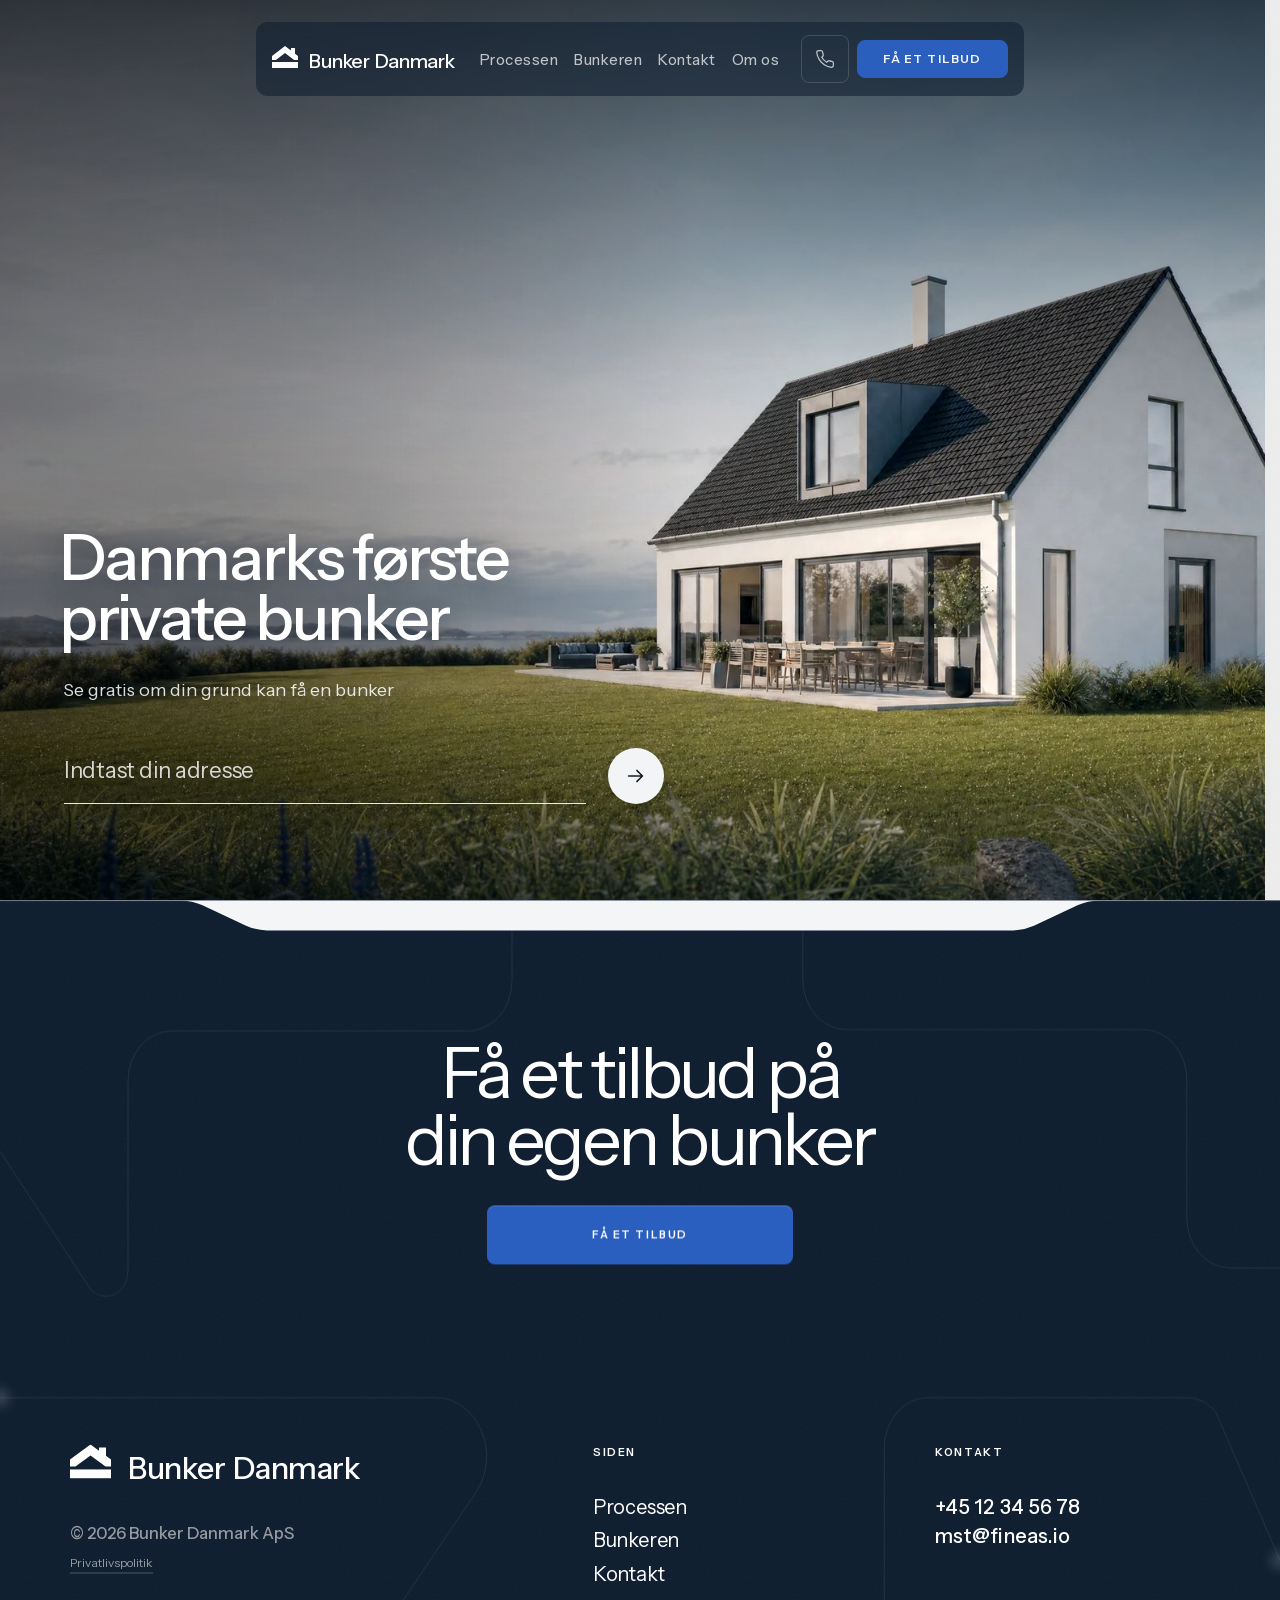
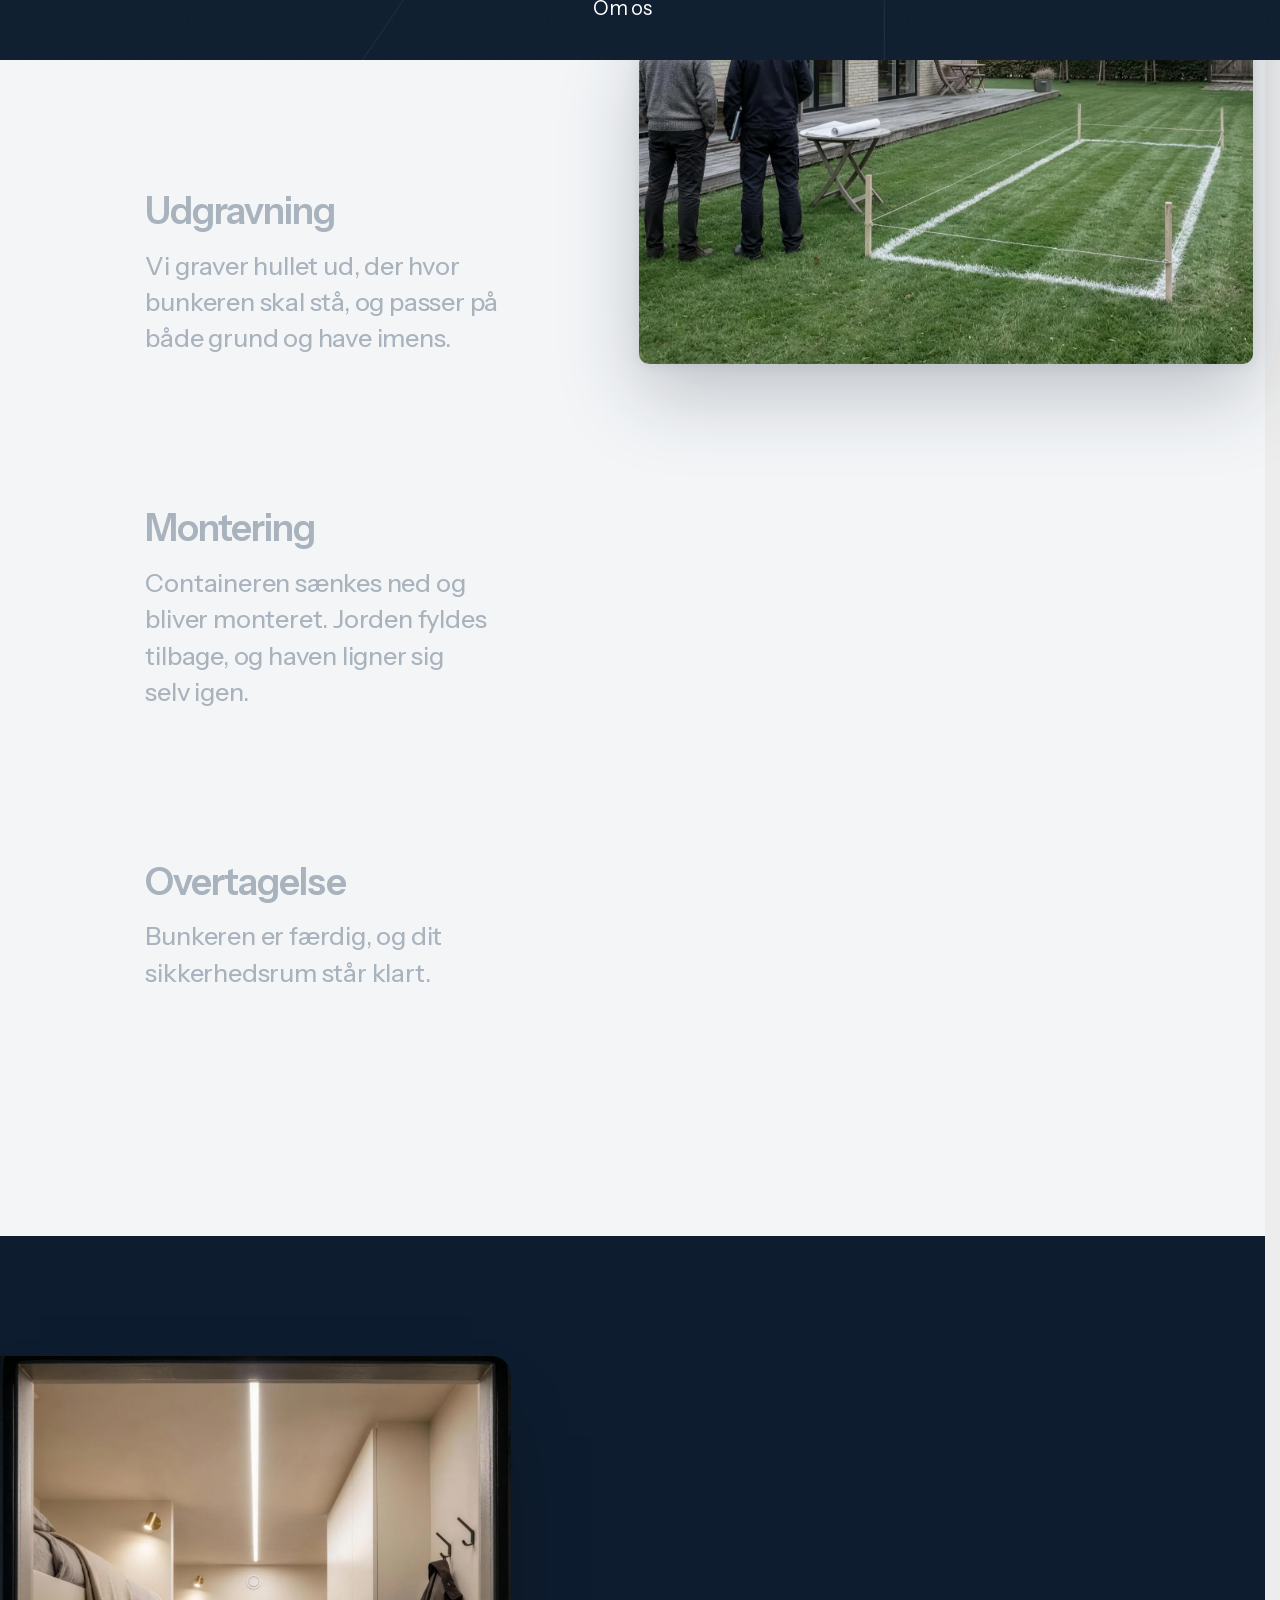
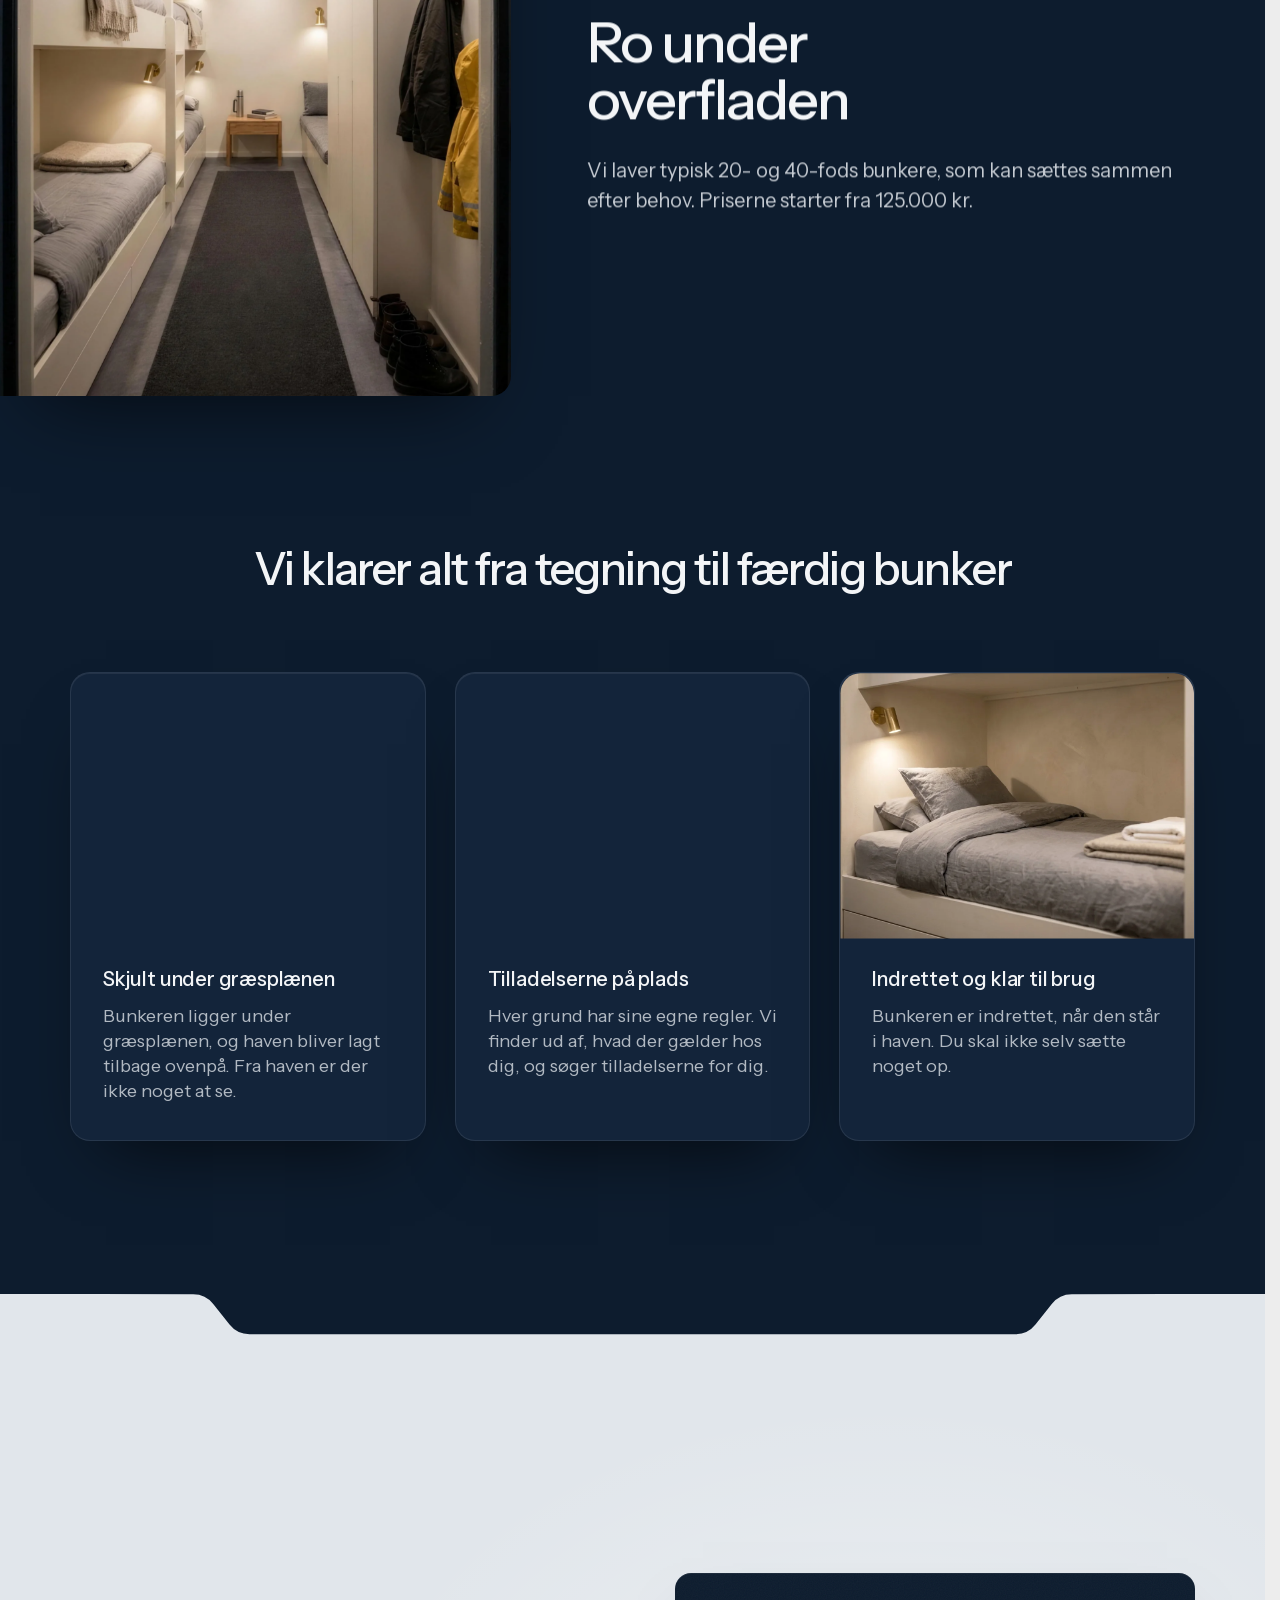
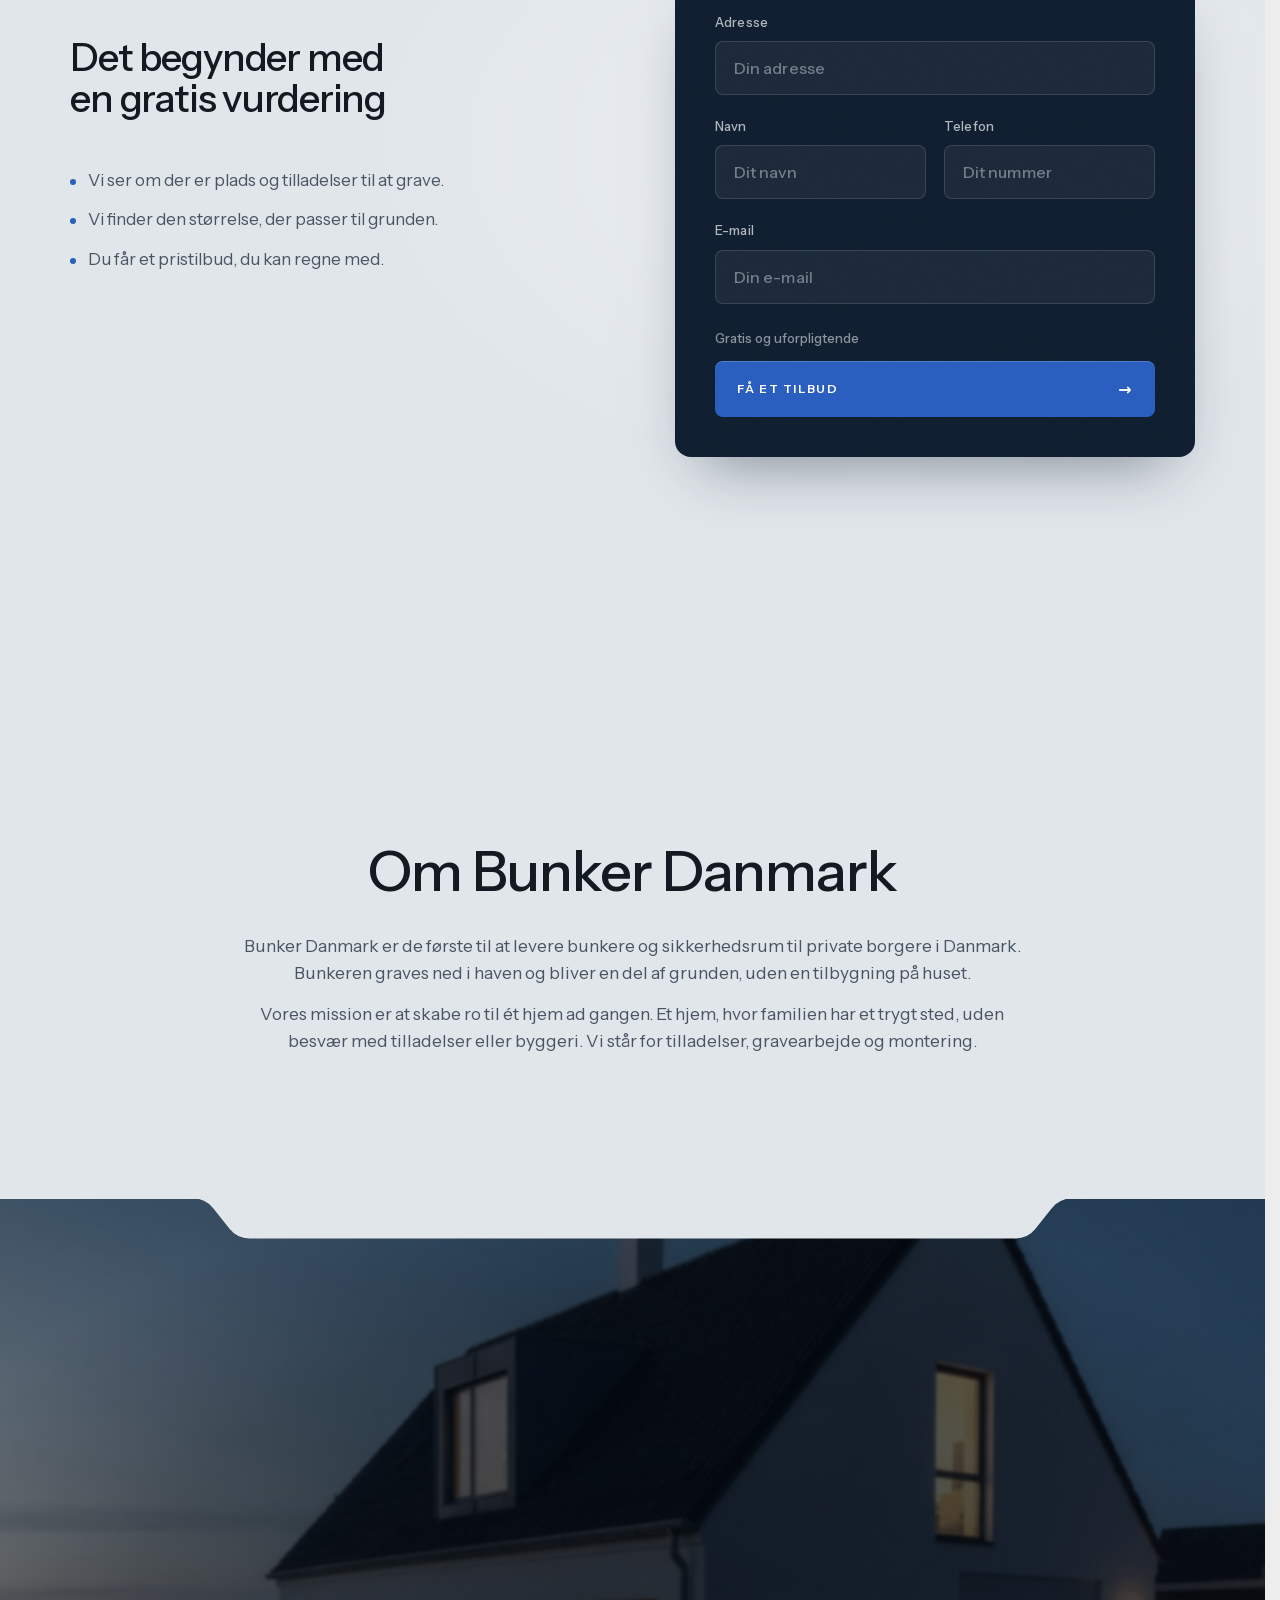
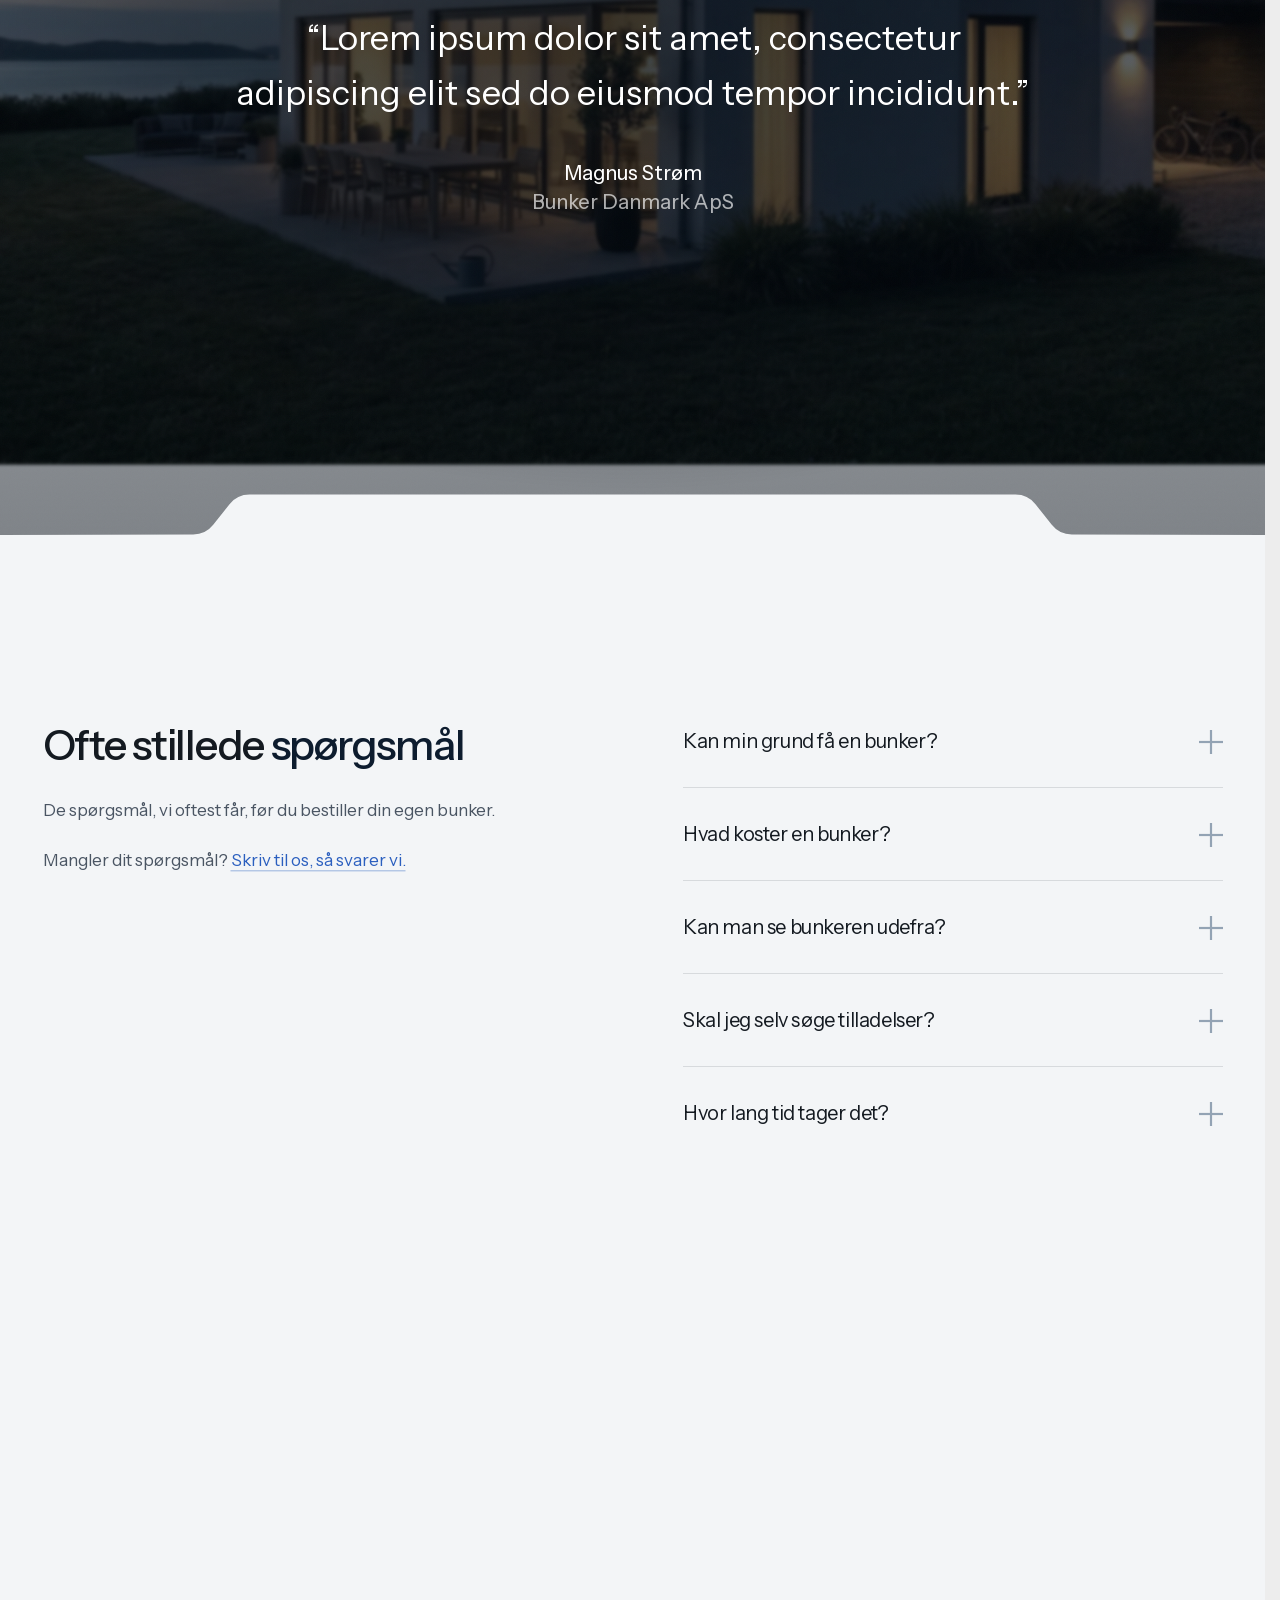
==== commit 39dc3b62: "Logo, menus, sharing image and icons" ====
--- a/index.html
+++ b/index.html
@@ -8,10 +8,15 @@
 <meta name="description" content="Bunker Danmark leverer private bunkere og sikkerhedsrum, gravet ned i haven. Skriv din adresse, og få en gratis vurdering af din grund.">
 <meta property="og:title" content="Bunker Danmark · Din egen bunker, under din have">
 <meta property="og:description" content="Private bunkere og sikkerhedsrum, gravet ned i haven. Gratis vurdering af din grund.">
-<meta property="og:image" content="media/hero.jpg">
+<meta property="og:image" content="https://patrickjoshuamugisha-dev.github.io/bunker-danmark-option-a/media/share.jpg">
+<meta property="og:url" content="https://patrickjoshuamugisha-dev.github.io/bunker-danmark-option-a/">
+<meta property="og:image:width" content="1200">
+<meta property="og:image:height" content="630">
+<meta name="twitter:card" content="summary_large_image">
 <meta property="og:type" content="website">
 <meta name="theme-color" content="#0d1c2e">
 <link rel="icon" href="favicon.svg" type="image/svg+xml">
+<link rel="apple-touch-icon" href="apple-touch-icon.png">
 <link rel="preload" href="fonts/InstrumentSans-latin.woff2" crossorigin as="font" type="font/woff2">
 <link rel="stylesheet" href="css/terminal.pruned.css">
 <link rel="stylesheet" href="css/replica.css">
@@ -35,7 +40,7 @@
 </script>
 </head>
 <body>
-<div id="__nuxt"><div><!--[--><div id="app"><header class="site-header" data-v-bb6830dc><div class="site-container" data-v-bb6830dc><div class="site-grid | w-full mx-auto"><!--[--><div class="inner" data-v-bb6830dc><a aria-current="page" href="#top" class="router-link-active router-link-exact-active logo-link" aria-label="Bunker Danmark, til toppen" data-v-bb6830dc><span class="brand-wordmark" data-v-bb6830dc><b data-v-bb6830dc>BUNKER</b> DANMARK</span></a><nav class="nav | font-nav" data-v-bb6830dc><ul data-v-bb6830dc><li data-v-bb6830dc><a href="#bunkeren" class="" data-v-bb6830dc>Processen</a></li><li data-v-bb6830dc><a href="#fordele" class="" data-v-bb6830dc>Fordele</a></li><li data-v-bb6830dc><a href="#kontakt" class="" data-v-bb6830dc>Gratis vurdering</a></li><li data-v-bb6830dc><a href="#om" class="" data-v-bb6830dc>Om os</a></li></ul></nav><div class="header-actions" data-v-bb6830dc><!----><div class="phone-popdown header-phone" data-v-bb6830dc data-v-cafe0bfb><a class="phone-trigger" href="tel:+4512345678" aria-label="Ring til Bunker Danmark på +45 12 34 56 78" data-v-cafe0bfb><svg xmlns="http://www.w3.org/2000/svg" width="20" height="20" viewBox="0 0 24 24" fill="none" stroke="currentColor" stroke-width="1.5" stroke-linecap="round" stroke-linejoin="round" aria-hidden="true" data-v-cafe0bfb><path d="M22 16.92v3a2 2 0 0 1-2.18 2 19.79 19.79 0 0 1-8.63-3.07 19.5 19.5 0 0 1-6-6 19.79 19.79 0 0 1-3.07-8.67A2 2 0 0 1 4.11 2h3a2 2 0 0 1 2 1.72 12.84 12.84 0 0 0 .7 2.81 2 2 0 0 1-.45 2.11L8.09 9.91a16 16 0 0 0 6 6l1.27-1.27a2 2 0 0 1 2.11-.45 12.84 12.84 0 0 0 2.81.7A2 2 0 0 1 22 16.92z" data-v-cafe0bfb></path></svg></a><!----></div><div class="header-cta" data-v-bb6830dc><a href="#kontakt" class="cta-button cta-button--primary" aria-label="Få et tilbud" data-v-bb6830dc><span class="link-active" data-v-bb6830dc><span class="cta-button-word" data-v-bb6830dc>FÅ ET</span><span class="cta-button-word" data-v-bb6830dc>TILBUD</span></span></a></div></div><button class="toggle-mobile-menu-button | label-6" aria-label="Toggle menu" aria-expanded="false" aria-haspopup="true" aria-controls="mobile-menu" data-v-bb6830dc><span class="wrapper" data-v-bb6830dc><span class="hl --1 t" data-v-bb6830dc></span><span class="hl --2 t" data-v-bb6830dc></span><span class="cl --1 t" data-v-bb6830dc><span class="cli --g t" data-v-bb6830dc></span><span class="cli t" data-v-bb6830dc></span></span><span class="cl --2 t" data-v-bb6830dc><span class="cli --g t" data-v-bb6830dc></span><span class="cli t" data-v-bb6830dc></span></span></span></button></div><div class="mobile-menu" data-lenis-prevent data-v-bb6830dc><div class="mobile-menu-overlay" aria-hidden="true" data-v-bb6830dc></div><aside class="mobile-menu-panel" data-v-bb6830dc><div class="mobile-drawer-logo" data-v-bb6830dc><a href="#top" class="mobile-drawer-logo-link brand-wordmark brand-wordmark--drawer" aria-label="Bunker Danmark, til toppen" data-v-bb6830dc><b>BUNKER</b> DANMARK</a></div><!----><div class="mobile-menu-drawer" data-v-bb6830dc><nav id="mobile-menu" class="mobile-menu-items | menu-typo no-scrollbar" aria-hidden="true" data-v-bb6830dc><ul class="mobile-menu-items-level-1" data-v-bb6830dc><li class="mobile-menu-item" data-v-bb6830dc><a href="#bunkeren" data-v-bb6830dc>Processen</a></li><li class="mobile-menu-item" data-v-bb6830dc><a href="#fordele" data-v-bb6830dc>Fordele</a></li><li class="mobile-menu-item" data-v-bb6830dc><a href="#kontakt" data-v-bb6830dc>Gratis vurdering</a></li><li class="mobile-menu-item" data-v-bb6830dc><a href="#om" data-v-bb6830dc>Om os</a></li></ul><a class="mobile-menu-cta" href="#kontakt">Få et tilbud</a><a class="mobile-menu-phone" href="tel:+4512345678">+45 12 34 56 78</a><!----></nav></div><!----></aside></div><!--]--></div></div></header><main data-v-26ed1394><!--[--><div class="content-wrapper" data-v-ce9a9e73><div data-v-ce9a9e73><!--[--><section class="video-carousel" id="top" data-v-9b19b290><div class="wrapper" data-v-9b19b290><span data-v-9b19b290></span></div><div class="homepage-scroll-content" data-v-9b19b290 data-v-3be8a5c1><div class="content" data-v-3be8a5c1><div class="hero-copy" data-v-bb6830dc><h1>Danmarks første<br>private bunker</h1><p class="hero-sub" data-v-bb6830dc>Se gratis om din grund kan få en bunker</p><form class="hero-check" data-v-bb6830dc><input type="text" name="adresse" autocomplete="street-address" placeholder="Indtast din adresse" aria-label="Din adresse" data-v-bb6830dc><button type="submit" data-v-bb6830dc>Få et tilbud</button></form><p class="hero-fine" data-v-bb6830dc>Din vurdering vises med det samme.</p></div></div></div></section><div class="notch-separator__wrapper" data-v-b0ce0e74><div class="notch-separator" data-v-b0ce0e74><div class="notch-section__wrapper" data-v-b0ce0e74 data-v-3fe87144><div class="svg-mask" data-v-3fe87144 style="--d27fb6da:url(#clip-v-0-0-0-0-1-0);--b18bdda2:url(#mask-v-0-0-0-0-1-0);" data-v-ebd3c3c9><svg width="0" height="0" viewBox="-0.5 -0.5 1 1" class="svg" shape-rendering="geometricPrecision" data-v-ebd3c3c9><defs data-v-ebd3c3c9><clipPath id="clip-v-0-0-0-0-1-0" clipPathUnits="userSpaceOnUse" data-v-ebd3c3c9><path d="M -0.5,-0.5 L -0.25,-0.25 A 0.85,0.85 0 0 1 0,0.35 L 0,20 A 0,0 0 0 1 0,20 L 0,20 A 0,0 0 0 1 0,20 L 0,0.35 A 0.85,0.85 0 0 1 0.25,-0.25 L 0.5,-0.5 L 0.5,0.5 L -0.5,0.5 L -0.5,-0.5" data-v-ebd3c3c9></path></clipPath></defs></svg><div class="ssr use-clip slot" data-v-ebd3c3c9><!--[--><!--[--><div class="notch-top__bg-container" data-v-b0ce0e74></div><!--]--><!--]--></div></div></div></div></div><div class="notch-section__wrapper" data-v-3e5feb24 data-v-3fe87144><div class="svg-mask" data-v-3fe87144 style="--d27fb6da:url(#clip-v-0-0-0-0-7-0);--b18bdda2:url(#mask-v-0-0-0-0-7-0);" data-v-ebd3c3c9><svg width="0" height="0" viewBox="-0.5 -0.5 1 1" class="svg" shape-rendering="geometricPrecision" data-v-ebd3c3c9><defs data-v-ebd3c3c9><clipPath id="clip-v-0-0-0-0-7-0" clipPathUnits="userSpaceOnUse" data-v-ebd3c3c9><path d="M -0.5,-0.5 L 0.5,-0.5 L 0.5,0.5 L -0.5,0.5 L -0.5,-0.5" data-v-ebd3c3c9></path></clipPath></defs></svg><div class="ssr use-clip slot" data-v-ebd3c3c9><!--[--><!--[--><section class="section__wrapper" id="bunkeren" data-v-3e5feb24><!----><!----><!----><!----><!----><div class="section-introduction hp-si2" aria-labelledby="section-label" data-v-3e5feb24><div class="content-wrapper" data-v-3e5feb24><div class="section-content" data-v-3e5feb24><p  class="label label-5" role="text" data-v-3e5feb24>Bunkeren</p><header class="spacing header animated-strong" data-v-3e5feb24><!--[--><h2 class="title-si">Bunkeren graves ned i din have</h2><!--]--></header><div class="wide paragraphs-wrapper" data-v-3e5feb24></div></div><!----><!----><!----><!----></div></div></section><!--]--><!--]--></div></div></div><section class="features-steps" style="--314863dd:4;" data-v-1f873f9c><div class="inner" style="--current-item:0;" data-v-1f873f9c><div class="content | body-2" data-v-1f873f9c><div class="header" data-v-1f873f9c><div class="odometer" data-v-1f873f9c data-v-dfc3204d><!--[--><div class="digit-column" data-v-dfc3204d><div class="digit-stack" data-v-dfc3204d><!--[--><div class="digit" data-v-dfc3204d><span data-v-dfc3204d>0</span></div><div class="digit" data-v-dfc3204d><span data-v-dfc3204d>1</span></div><div class="digit" data-v-dfc3204d><span data-v-dfc3204d>2</span></div><div class="digit" data-v-dfc3204d><span data-v-dfc3204d>3</span></div><div class="digit" data-v-dfc3204d><span data-v-dfc3204d>4</span></div><div class="digit" data-v-dfc3204d><span data-v-dfc3204d>5</span></div><div class="digit" data-v-dfc3204d><span data-v-dfc3204d>6</span></div><div class="digit" data-v-dfc3204d><span data-v-dfc3204d>7</span></div><div class="digit" data-v-dfc3204d><span data-v-dfc3204d>8</span></div><div class="digit" data-v-dfc3204d><span data-v-dfc3204d>9</span></div><!--]--></div></div><div class="digit-column" data-v-dfc3204d><div class="digit-stack" data-v-dfc3204d><!--[--><div class="digit" data-v-dfc3204d><span data-v-dfc3204d>0</span></div><div class="digit" data-v-dfc3204d><span data-v-dfc3204d>1</span></div><div class="digit" data-v-dfc3204d><span data-v-dfc3204d>2</span></div><div class="digit" data-v-dfc3204d><span data-v-dfc3204d>3</span></div><div class="digit" data-v-dfc3204d><span data-v-dfc3204d>4</span></div><div class="digit" data-v-dfc3204d><span data-v-dfc3204d>5</span></div><div class="digit" data-v-dfc3204d><span data-v-dfc3204d>6</span></div><div class="digit" data-v-dfc3204d><span data-v-dfc3204d>7</span></div><div class="digit" data-v-dfc3204d><span data-v-dfc3204d>8</span></div><div class="digit" data-v-dfc3204d><span data-v-dfc3204d>9</span></div><!--]--></div></div><!--]--></div><div class="counter__wrapper__mobile" data-v-1f873f9c><!--[--><div class="show counter__mobile" data-v-1f873f9c>01</div><div class="counter__mobile" data-v-1f873f9c>02</div><div class="counter__mobile" data-v-1f873f9c>03</div><div class="counter__mobile" data-v-1f873f9c>04</div><!--]--></div></div><div class="scroll-items" data-v-1f873f9c><ul class="scroll-items-list | no-scrollbar" data-v-1f873f9c><!--[--><li class="show scroll-item" style="--index:0;" data-v-1f873f9c><span class="split__wrapper" data-v-1f873f9c><!--[--><p><strong>Planlægning</strong>Vi klarer papirarbejdet, fra at undersøge din grund til tegninger og tilladelser, så du slipper for det.</p><!--]--></span></li><li class="scroll-item" style="--index:1;" data-v-1f873f9c><span class="split__wrapper" data-v-1f873f9c><!--[--><p><strong>Udgravning</strong>Vi graver hullet ud, der hvor bunkeren skal stå, og passer på både grund og have imens.</p><!--]--></span></li><li class="scroll-item" style="--index:2;" data-v-1f873f9c><span class="split__wrapper" data-v-1f873f9c><!--[--><p><strong>Montering</strong>Containeren sænkes ned og bliver monteret. Jorden fyldes tilbage, og haven ligner sig selv igen.</p><!--]--></span></li><li class="scroll-item" style="--index:3;" data-v-1f873f9c><span class="split__wrapper" data-v-1f873f9c><!--[--><p><strong>Overtagelse</strong>Bunkeren er færdig, og dit sikkerhedsrum står klart.</p><!--]--></span></li><!--]--></ul><div class="scrollbar" aria-hidden="true" data-v-1f873f9c><div class="scrollbar-inner" data-v-1f873f9c></div></div></div></div><div class="svg-mask" data-v-1f873f9c style="--d27fb6da:url(#clip-v-0-0-0-0-8-0);--b18bdda2:url(#mask-v-0-0-0-0-8-0);" data-v-ebd3c3c9><svg width="0" height="0" viewBox="-0.5 -0.5 1 1" class="svg" shape-rendering="geometricPrecision" data-v-ebd3c3c9><defs data-v-ebd3c3c9><clipPath id="clip-v-0-0-0-0-8-0" clipPathUnits="userSpaceOnUse" data-v-ebd3c3c9><path d="M -0.5,-0.5 L 0.5,-0.5 L 0.5,-19.5 L 0.25,-19.75 A 0.15,0.15 0 0 0 0,-19.65 L 0,0 A 0,0 0 0 1 0,0 L 0,0 A 0,0 0 0 1 0,0 L 0,-19.65 A 0.15,0.15 0 0 0 -0.25,-19.75 L -0.5,-19.5 L -0.21,-8 A 8.21,8.21 0 0 0 8,0 L 30,0 A 0,0 0 0 1 30,0 L 30,0 A 0,0 0 0 1 30,0 L 0.35,0 A 0.85,0.85 0 0 1 -0.25,-0.25 L -0.5,-0.5" data-v-ebd3c3c9></path></clipPath></defs></svg><div class="ssr use-clip slot" data-v-ebd3c3c9><!--[--><div class="images" data-v-1f873f9c><!--[--><div class="media-el image is-visible" data-v-1f873f9c data-v-18c5ce2a><div class="media-wrapper lg" data-v-18c5ce2a><img class="video" src="media/steps/proces-1.webp" alt="" decoding="async" preload="auto" muted loop playsinline data-v-18c5ce2a></div><!----></div><div class="media-el image" data-v-1f873f9c data-v-18c5ce2a><div class="media-wrapper lg" data-v-18c5ce2a><img class="video" src="media/steps/proces-2.webp" alt="" decoding="async" preload="auto" muted loop playsinline data-v-18c5ce2a></div><!----></div><div class="media-el image" data-v-1f873f9c data-v-18c5ce2a><div class="media-wrapper lg" data-v-18c5ce2a><img class="video" src="media/steps/proces-3.webp" alt="" decoding="async" preload="auto" muted loop playsinline data-v-18c5ce2a></div><!----></div><div class="media-el image" data-v-1f873f9c data-v-18c5ce2a><div class="media-wrapper lg" data-v-18c5ce2a><img class="video" src="media/steps/proces-4.webp" alt="" decoding="async" preload="auto" muted loop playsinline data-v-18c5ce2a></div><!----></div><!--]--><div class="buttons" data-v-1f873f9c><button class="button" disabled data-v-1f873f9c><svg width="10" height="18" xmlns="http://www.w3.org/2000/svg" fill="none" viewBox="0 0 10 18" data-v-1f873f9c><path stroke-linecap="square" stroke-linejoin="round" stroke-width="2" d="M8.072 1.943 1.058 8.857l7.014 6.915" data-v-1f873f9c></path></svg></button><button class="button" data-v-1f873f9c><svg width="10" height="18" xmlns="http://www.w3.org/2000/svg" fill="none" viewBox="0 0 10 18" data-v-1f873f9c><path stroke-linecap="square" stroke-linejoin="round" stroke-width="2" d="m1.928 1.943 7.014 6.914-7.014 6.915" data-v-1f873f9c></path></svg></button></div></div><!--]--></div></div></div></section><section class="room11-navy product-grid product-grid--pt-xl product-grid--pb-lg product-grid--bg-white product-grid--cols-3" id="fordele" data-v-d9cad3f0><div class="room11"><figure class="room11__media"><img src="media/steps/room.webp" alt="Indeni bunkeren: køjer, skabe og en bænk for enden" width="1600" height="1980" loading="lazy" decoding="async"></figure><div class="room11__text"><h2 class="room11__title">Ro under<br>overfladen</h2><p class="room11__lead">Vi laver typisk 20- og 40-fods bunkere, som kan sættes sammen efter behov. Priserne starter fra 125.000 kr.</p></div></div><div class="product-grid__intro" data-v-d9cad3f0><h2 class="product-grid__heading | title-si" data-v-d9cad3f0>Vi klarer alt fra tegning til færdig bunker</h2></div><div class="product-grid__grid" data-v-d9cad3f0><!--[--><article class="product-grid__card" data-v-d9cad3f0><div class="product-grid__card-text" data-v-d9cad3f0><h3 class="product-grid__card-heading | title-h3" data-v-d9cad3f0>Skjult under græsplænen</h3><div class="product-grid__card-desc | body-4" data-v-d9cad3f0><!--[--><p class="body-4" style="">Bunkeren ligger under græsplænen, og haven bliver lagt tilbage ovenpå. Fra haven er der ikke noget at se.</p><!--]--></div></div><div class="product-grid__card-media" data-v-d9cad3f0><div class="media-el" data-v-d9cad3f0 data-v-18c5ce2a><!--[--><picture class="media-wrapper lg" data-v-18c5ce2a><!--[--><source type="image/webp" sizes="(max-width: 479px) 462px, (max-width: 767px) 738px, (max-width: 1023px) 985px, (max-width: 1439px) 1920px, (max-width: 1679px) 1680px, (max-width: 1919px) 1920px, 2560px"><!--]--><img alt decoding="async" onerror="this.setAttribute(&#39;data-error&#39;, 1)" draggable="false" data-nuxt-pic src="media/steps/usp-1.webp" sizes="(max-width: 479px) 462px, (max-width: 767px) 738px, (max-width: 1023px) 985px, (max-width: 1439px) 1920px, (max-width: 1679px) 1680px, (max-width: 1919px) 1920px, 2560px"><img src="media/steps/usp-1.webp" alt="En robotplæneklipper på den nyslåede græsplæne" loading="lazy" decoding="async" width="1200" height="900"></picture><!--]--><!----></div></div></article><article class="product-grid__card" data-v-d9cad3f0><div class="product-grid__card-text" data-v-d9cad3f0><h3 class="product-grid__card-heading | title-h3" data-v-d9cad3f0>Tilladelserne på plads</h3><div class="product-grid__card-desc | body-4" data-v-d9cad3f0><!--[--><p class="body-4" style="">Hver grund har sine egne regler. Vi finder ud af, hvad der gælder hos dig, og søger tilladelserne for dig.</p><!--]--></div></div><div class="product-grid__card-media" data-v-d9cad3f0><div class="media-el" data-v-d9cad3f0 data-v-18c5ce2a><!--[--><picture class="media-wrapper lg" data-v-18c5ce2a><!--[--><source type="image/webp" sizes="(max-width: 479px) 462px, (max-width: 767px) 738px, (max-width: 1023px) 985px, (max-width: 1439px) 1920px, (max-width: 1679px) 1680px, (max-width: 1919px) 1920px, 2560px"><!--]--><img alt decoding="async" onerror="this.setAttribute(&#39;data-error&#39;, 1)" draggable="false" data-nuxt-pic src="media/steps/usp-2.webp" sizes="(max-width: 479px) 462px, (max-width: 767px) 738px, (max-width: 1023px) 985px, (max-width: 1439px) 1920px, (max-width: 1679px) 1680px, (max-width: 1919px) 1920px, 2560px"><img src="media/steps/usp-2.webp" alt="Papirerne i en mappe og husnøglerne i vindueskarmen, haven udenfor" loading="lazy" decoding="async" width="1200" height="900"></picture><!--]--><!----></div></div></article><article class="product-grid__card" data-v-d9cad3f0><div class="product-grid__card-text" data-v-d9cad3f0><h3 class="product-grid__card-heading | title-h3" data-v-d9cad3f0>Indrettet og klar til brug</h3><div class="product-grid__card-desc | body-4" data-v-d9cad3f0><!--[--><p class="body-4" style="">Bunkeren er indrettet, når den står i haven. Du skal ikke selv sætte noget op.</p><!--]--></div></div><div class="product-grid__card-media" data-v-d9cad3f0><div class="media-el" data-v-d9cad3f0 data-v-18c5ce2a><!--[--><picture class="media-wrapper lg" data-v-18c5ce2a><!--[--><source type="image/webp" sizes="(max-width: 479px) 462px, (max-width: 767px) 738px, (max-width: 1023px) 985px, (max-width: 1439px) 1920px, (max-width: 1679px) 1680px, (max-width: 1919px) 1920px, 2560px"><!--]--><img alt decoding="async" onerror="this.setAttribute(&#39;data-error&#39;, 1)" draggable="false" data-nuxt-pic src="media/steps/usp-3b.webp" sizes="(max-width: 479px) 462px, (max-width: 767px) 738px, (max-width: 1023px) 985px, (max-width: 1439px) 1920px, (max-width: 1679px) 1680px, (max-width: 1919px) 1920px, 2560px"><img src="media/steps/usp-3b.webp" alt="Den redte underkøje med væglampen tændt" loading="lazy" decoding="async" width="1200" height="900"></picture><!--]--><!----></div></div></article><!--]--></div></section><div class="notch-separator__wrapper" data-v-b0ce0e74><div class="notch-separator" data-v-b0ce0e74><div class="notch-section__wrapper" data-v-b0ce0e74 data-v-3fe87144><div class="svg-mask" data-v-3fe87144 style="--d27fb6da:url(#clip-v-0-0-0-0-4-0);--b18bdda2:url(#mask-v-0-0-0-0-4-0);" data-v-ebd3c3c9><svg width="0" height="0" viewBox="-0.5 -0.5 1 1" class="svg" shape-rendering="geometricPrecision" data-v-ebd3c3c9><defs data-v-ebd3c3c9><clipPath id="clip-v-0-0-0-0-4-0" clipPathUnits="userSpaceOnUse" data-v-ebd3c3c9><path d="M -0.5,-0.5 L -0.25,-0.25 A 0.85,0.85 0 0 1 0,0.35 L 0,20 A 0,0 0 0 1 0,20 L 0,20 A 0,0 0 0 1 0,20 L 0,0.35 A 0.85,0.85 0 0 1 0.25,-0.25 L 0.5,-0.5 L 0.5,0.5 L -0.5,0.5 L -0.5,-0.5" data-v-ebd3c3c9></path></clipPath></defs></svg><div class="ssr use-clip slot" data-v-ebd3c3c9><!--[--><!--[--><div class="notch-top__bg-container" data-v-b0ce0e74></div><!--]--><!--]--></div></div></div></div></div><div class="notch-section__wrapper" data-v-3e5feb24 data-v-3fe87144><div class="svg-mask" data-v-3fe87144 style="--d27fb6da:url(#clip-v-0-0-0-0-5-0);--b18bdda2:url(#mask-v-0-0-0-0-5-0);" data-v-ebd3c3c9><svg width="0" height="0" viewBox="-0.5 -0.5 1 1" class="svg" shape-rendering="geometricPrecision" data-v-ebd3c3c9><defs data-v-ebd3c3c9><clipPath id="clip-v-0-0-0-0-5-0" clipPathUnits="userSpaceOnUse" data-v-ebd3c3c9><path d="M -0.5,-0.5 L 0.5,-0.5 L 0.5,0.5 L -0.5,0.5 L -0.5,-0.5" data-v-ebd3c3c9></path></clipPath></defs></svg><div class="ssr use-clip slot" data-v-ebd3c3c9><!--[--><!--[--><section class="section__wrapper" id="priser" data-v-3e5feb24><!-- heading merged into the roi-calculator lead, Fable pass 2026-09-03 --></section><!--]--><!--]--></div></div></div><div class="roi-calculator-reference" id="kontakt" data-v-eea4f33e><div class="roi-calculator" data-v-eea4f33e data-v-f2d9ff5a><div class="roi-calculator__form" data-v-f2d9ff5a><p class="price-lead title-h2">Det begynder med en gratis vurdering</p><ul class="price-points"><li>Vi ser om der er plads og tilladelser til at grave.</li><li>Vi finder den størrelse, der passer til grunden.</li><li>Du får et pristilbud, du kan regne med.</li></ul></div><div class="contact-card">
+<div id="__nuxt"><div><!--[--><div id="app"><header class="site-header" data-v-bb6830dc><div class="site-container" data-v-bb6830dc><div class="site-grid | w-full mx-auto"><!--[--><div class="inner" data-v-bb6830dc><a aria-current="page" href="#top" class="router-link-active router-link-exact-active logo-link" aria-label="Bunker Danmark, til toppen" data-v-bb6830dc><span class="brand-wordmark" data-v-bb6830dc><span class="logo logo--wide" style="width:186px;height:22px;transform:translateY(-2px)"><span style="position:absolute;left:0;top:0px"><svg width="26" height="22" viewBox="0 0 26 22" fill="currentColor" aria-hidden="true" style="display:block"><path d="M0.00 14.00 L0.00 10.00 L13.00 0.00 L19.00 4.62 L19.00 2.00 L23.00 2.00 L23.00 7.69 L26.00 10.00 L26.00 14.00 L22.10 14.00 L13.00 7.00 L3.90 14.00 Z"></path><rect x="0" y="16" width="26" height="6"></rect></svg></span><span class="ln" style="position:absolute;left:37px;top:6px;display:block;line-height:1;text-box:trim-both cap alphabetic;white-space:nowrap;font-family:'Instrument Sans';font-size:19.444px;letter-spacing:-0.015em;word-spacing:0.06em"><span style="font-weight:500;opacity:1">Bunker Danmark</span></span></span><span class="logo logo--stack" style="width:113px;height:29px"><span style="position:absolute;left:0;top:0px"><svg width="35" height="29" viewBox="0 0 35 29" fill="currentColor" aria-hidden="true" style="display:block"><path d="M0.00 19.00 L0.00 13.00 L17.50 0.00 L25.00 5.57 L25.00 2.00 L30.00 2.00 L30.00 9.29 L35.00 13.00 L35.00 19.00 L30.96 19.00 L17.50 9.00 L4.04 19.00 Z"></path><rect x="0" y="22" width="35" height="7"></rect></svg></span><span class="ln" style="position:absolute;left:43px;top:1px;display:block;line-height:1;text-box:trim-both cap alphabetic;white-space:nowrap;font-family:'Instrument Sans';font-size:16.667px;letter-spacing:-0.015em;word-spacing:0em"><span style="font-weight:500;opacity:1">Bunker</span></span><span class="ln" style="position:absolute;left:43px;top:17px;display:block;line-height:1;text-box:trim-both cap alphabetic;white-space:nowrap;font-family:'Instrument Sans';font-size:16.667px;letter-spacing:-0.015em;word-spacing:0em"><span style="font-weight:500;opacity:1">Danmark</span></span></span></span></a><nav class="nav | font-nav" data-v-bb6830dc><ul data-v-bb6830dc><li data-v-bb6830dc><a href="#bunkeren" class="" data-v-bb6830dc>Processen</a></li><li data-v-bb6830dc><a href="#fordele" class="" data-v-bb6830dc>Bunkeren</a></li><li data-v-bb6830dc><a href="#kontakt" class="" data-v-bb6830dc>Kontakt</a></li><li data-v-bb6830dc><a href="#om" class="" data-v-bb6830dc>Om os</a></li></ul></nav><div class="header-actions" data-v-bb6830dc><!----><div class="phone-popdown header-phone" data-v-bb6830dc data-v-cafe0bfb><a class="phone-trigger" href="tel:+4512345678" aria-label="Ring til Bunker Danmark på +45 12 34 56 78" data-v-cafe0bfb><svg xmlns="http://www.w3.org/2000/svg" width="20" height="20" viewBox="0 0 24 24" fill="none" stroke="currentColor" stroke-width="1.5" stroke-linecap="round" stroke-linejoin="round" aria-hidden="true" data-v-cafe0bfb><path d="M22 16.92v3a2 2 0 0 1-2.18 2 19.79 19.79 0 0 1-8.63-3.07 19.5 19.5 0 0 1-6-6 19.79 19.79 0 0 1-3.07-8.67A2 2 0 0 1 4.11 2h3a2 2 0 0 1 2 1.72 12.84 12.84 0 0 0 .7 2.81 2 2 0 0 1-.45 2.11L8.09 9.91a16 16 0 0 0 6 6l1.27-1.27a2 2 0 0 1 2.11-.45 12.84 12.84 0 0 0 2.81.7A2 2 0 0 1 22 16.92z" data-v-cafe0bfb></path></svg></a><!----></div><div class="header-cta" data-v-bb6830dc><a href="#kontakt" class="cta-button cta-button--primary" aria-label="Få et tilbud" data-v-bb6830dc><span class="link-active" data-v-bb6830dc><span class="cta-button-word" data-v-bb6830dc>FÅ ET</span><span class="cta-button-word" data-v-bb6830dc>TILBUD</span></span></a></div></div><button class="toggle-mobile-menu-button | label-6" aria-label="Toggle menu" aria-expanded="false" aria-haspopup="true" aria-controls="mobile-menu" data-v-bb6830dc><span class="wrapper" data-v-bb6830dc><span class="hl --1 t" data-v-bb6830dc></span><span class="hl --2 t" data-v-bb6830dc></span><span class="cl --1 t" data-v-bb6830dc><span class="cli --g t" data-v-bb6830dc></span><span class="cli t" data-v-bb6830dc></span></span><span class="cl --2 t" data-v-bb6830dc><span class="cli --g t" data-v-bb6830dc></span><span class="cli t" data-v-bb6830dc></span></span></span></button></div><div class="mobile-menu" data-lenis-prevent data-v-bb6830dc><div class="mobile-menu-overlay" aria-hidden="true" data-v-bb6830dc></div><aside class="mobile-menu-panel" data-v-bb6830dc><div class="mobile-drawer-logo" data-v-bb6830dc><a href="#top" class="mobile-drawer-logo-link brand-wordmark brand-wordmark--drawer" aria-label="Bunker Danmark, til toppen" data-v-bb6830dc><span class="logo logo--stack logo--always" style="width:153px;height:40px"><span style="position:absolute;left:0;top:0px"><svg width="48" height="40" viewBox="0 0 48 40" fill="currentColor" aria-hidden="true" style="display:block"><path d="M0.00 26.00 L0.00 18.00 L24.00 0.00 L34.00 7.50 L34.00 3.00 L42.00 3.00 L42.00 13.50 L48.00 18.00 L48.00 26.00 L41.33 26.00 L24.00 13.00 L6.67 26.00 Z"></path><rect x="0" y="30" width="48" height="10"></rect></svg></span><span class="ln" style="position:absolute;left:59px;top:2px;display:block;line-height:1;text-box:trim-both cap alphabetic;white-space:nowrap;font-family:'Instrument Sans';font-size:22.222px;letter-spacing:-0.015em;word-spacing:0em"><span style="font-weight:500;opacity:1">Bunker</span></span><span class="ln" style="position:absolute;left:59px;top:24px;display:block;line-height:1;text-box:trim-both cap alphabetic;white-space:nowrap;font-family:'Instrument Sans';font-size:22.222px;letter-spacing:-0.015em;word-spacing:0em"><span style="font-weight:500;opacity:1">Danmark</span></span></span></a></div><!----><div class="mobile-menu-drawer" data-v-bb6830dc><nav id="mobile-menu" class="mobile-menu-items | menu-typo no-scrollbar" aria-hidden="true" data-v-bb6830dc><ul class="mobile-menu-items-level-1" data-v-bb6830dc><li class="mobile-menu-item" data-v-bb6830dc><a href="#bunkeren" data-v-bb6830dc>Processen</a></li><li class="mobile-menu-item" data-v-bb6830dc><a href="#fordele" data-v-bb6830dc>Bunkeren</a></li><li class="mobile-menu-item" data-v-bb6830dc><a href="#kontakt" data-v-bb6830dc>Kontakt</a></li><li class="mobile-menu-item" data-v-bb6830dc><a href="#om" data-v-bb6830dc>Om os</a></li></ul><a class="mobile-menu-cta" href="#kontakt">Få et tilbud</a><a class="mobile-menu-phone" href="tel:+4512345678">+45 12 34 56 78</a><!----></nav></div><!----></aside></div><!--]--></div></div></header><main data-v-26ed1394><!--[--><div class="content-wrapper" data-v-ce9a9e73><div data-v-ce9a9e73><!--[--><section class="video-carousel" id="top" data-v-9b19b290><div class="wrapper" data-v-9b19b290><span data-v-9b19b290></span></div><div class="homepage-scroll-content" data-v-9b19b290 data-v-3be8a5c1><div class="content" data-v-3be8a5c1><div class="hero-copy" data-v-bb6830dc><h1>Danmarks første<br>private bunker</h1><p class="hero-sub" data-v-bb6830dc>Se gratis om din grund kan få en bunker</p><form class="hero-check" data-v-bb6830dc><input type="text" name="adresse" autocomplete="street-address" placeholder="Indtast din adresse" aria-label="Din adresse" data-v-bb6830dc><button type="submit" data-v-bb6830dc>Få et tilbud</button></form><p class="hero-fine" data-v-bb6830dc>Din vurdering vises med det samme.</p></div></div></div></section><div class="notch-separator__wrapper" data-v-b0ce0e74><div class="notch-separator" data-v-b0ce0e74><div class="notch-section__wrapper" data-v-b0ce0e74 data-v-3fe87144><div class="svg-mask" data-v-3fe87144 style="--d27fb6da:url(#clip-v-0-0-0-0-1-0);--b18bdda2:url(#mask-v-0-0-0-0-1-0);" data-v-ebd3c3c9><svg width="0" height="0" viewBox="-0.5 -0.5 1 1" class="svg" shape-rendering="geometricPrecision" data-v-ebd3c3c9><defs data-v-ebd3c3c9><clipPath id="clip-v-0-0-0-0-1-0" clipPathUnits="userSpaceOnUse" data-v-ebd3c3c9><path d="M -0.5,-0.5 L -0.25,-0.25 A 0.85,0.85 0 0 1 0,0.35 L 0,20 A 0,0 0 0 1 0,20 L 0,20 A 0,0 0 0 1 0,20 L 0,0.35 A 0.85,0.85 0 0 1 0.25,-0.25 L 0.5,-0.5 L 0.5,0.5 L -0.5,0.5 L -0.5,-0.5" data-v-ebd3c3c9></path></clipPath></defs></svg><div class="ssr use-clip slot" data-v-ebd3c3c9><!--[--><!--[--><div class="notch-top__bg-container" data-v-b0ce0e74></div><!--]--><!--]--></div></div></div></div></div><div class="notch-section__wrapper" data-v-3e5feb24 data-v-3fe87144><div class="svg-mask" data-v-3fe87144 style="--d27fb6da:url(#clip-v-0-0-0-0-7-0);--b18bdda2:url(#mask-v-0-0-0-0-7-0);" data-v-ebd3c3c9><svg width="0" height="0" viewBox="-0.5 -0.5 1 1" class="svg" shape-rendering="geometricPrecision" data-v-ebd3c3c9><defs data-v-ebd3c3c9><clipPath id="clip-v-0-0-0-0-7-0" clipPathUnits="userSpaceOnUse" data-v-ebd3c3c9><path d="M -0.5,-0.5 L 0.5,-0.5 L 0.5,0.5 L -0.5,0.5 L -0.5,-0.5" data-v-ebd3c3c9></path></clipPath></defs></svg><div class="ssr use-clip slot" data-v-ebd3c3c9><!--[--><!--[--><section class="section__wrapper" id="bunkeren" data-v-3e5feb24><!----><!----><!----><!----><!----><div class="section-introduction hp-si2" aria-labelledby="section-label" data-v-3e5feb24><div class="content-wrapper" data-v-3e5feb24><div class="section-content" data-v-3e5feb24><p  class="label label-5" role="text" data-v-3e5feb24>Bunkeren</p><header class="spacing header animated-strong" data-v-3e5feb24><!--[--><h2 class="title-si">Bunkeren graves ned i din have</h2><!--]--></header><div class="wide paragraphs-wrapper" data-v-3e5feb24></div></div><!----><!----><!----><!----></div></div></section><!--]--><!--]--></div></div></div><section class="features-steps" style="--314863dd:4;" data-v-1f873f9c><div class="inner" style="--current-item:0;" data-v-1f873f9c><div class="content | body-2" data-v-1f873f9c><div class="header" data-v-1f873f9c><div class="odometer" data-v-1f873f9c data-v-dfc3204d><!--[--><div class="digit-column" data-v-dfc3204d><div class="digit-stack" data-v-dfc3204d><!--[--><div class="digit" data-v-dfc3204d><span data-v-dfc3204d>0</span></div><div class="digit" data-v-dfc3204d><span data-v-dfc3204d>1</span></div><div class="digit" data-v-dfc3204d><span data-v-dfc3204d>2</span></div><div class="digit" data-v-dfc3204d><span data-v-dfc3204d>3</span></div><div class="digit" data-v-dfc3204d><span data-v-dfc3204d>4</span></div><div class="digit" data-v-dfc3204d><span data-v-dfc3204d>5</span></div><div class="digit" data-v-dfc3204d><span data-v-dfc3204d>6</span></div><div class="digit" data-v-dfc3204d><span data-v-dfc3204d>7</span></div><div class="digit" data-v-dfc3204d><span data-v-dfc3204d>8</span></div><div class="digit" data-v-dfc3204d><span data-v-dfc3204d>9</span></div><!--]--></div></div><div class="digit-column" data-v-dfc3204d><div class="digit-stack" data-v-dfc3204d><!--[--><div class="digit" data-v-dfc3204d><span data-v-dfc3204d>0</span></div><div class="digit" data-v-dfc3204d><span data-v-dfc3204d>1</span></div><div class="digit" data-v-dfc3204d><span data-v-dfc3204d>2</span></div><div class="digit" data-v-dfc3204d><span data-v-dfc3204d>3</span></div><div class="digit" data-v-dfc3204d><span data-v-dfc3204d>4</span></div><div class="digit" data-v-dfc3204d><span data-v-dfc3204d>5</span></div><div class="digit" data-v-dfc3204d><span data-v-dfc3204d>6</span></div><div class="digit" data-v-dfc3204d><span data-v-dfc3204d>7</span></div><div class="digit" data-v-dfc3204d><span data-v-dfc3204d>8</span></div><div class="digit" data-v-dfc3204d><span data-v-dfc3204d>9</span></div><!--]--></div></div><!--]--></div><div class="counter__wrapper__mobile" data-v-1f873f9c><!--[--><div class="show counter__mobile" data-v-1f873f9c>01</div><div class="counter__mobile" data-v-1f873f9c>02</div><div class="counter__mobile" data-v-1f873f9c>03</div><div class="counter__mobile" data-v-1f873f9c>04</div><!--]--></div></div><div class="scroll-items" data-v-1f873f9c><ul class="scroll-items-list | no-scrollbar" data-v-1f873f9c><!--[--><li class="show scroll-item" style="--index:0;" data-v-1f873f9c><span class="split__wrapper" data-v-1f873f9c><!--[--><p><strong>Planlægning</strong>Vi klarer papirarbejdet, fra at undersøge din grund til tegninger og tilladelser, så du slipper for det.</p><!--]--></span></li><li class="scroll-item" style="--index:1;" data-v-1f873f9c><span class="split__wrapper" data-v-1f873f9c><!--[--><p><strong>Udgravning</strong>Vi graver hullet ud, der hvor bunkeren skal stå, og passer på både grund og have imens.</p><!--]--></span></li><li class="scroll-item" style="--index:2;" data-v-1f873f9c><span class="split__wrapper" data-v-1f873f9c><!--[--><p><strong>Montering</strong>Containeren sænkes ned og bliver monteret. Jorden fyldes tilbage, og haven ligner sig selv igen.</p><!--]--></span></li><li class="scroll-item" style="--index:3;" data-v-1f873f9c><span class="split__wrapper" data-v-1f873f9c><!--[--><p><strong>Overtagelse</strong>Bunkeren er færdig, og dit sikkerhedsrum står klart.</p><!--]--></span></li><!--]--></ul><div class="scrollbar" aria-hidden="true" data-v-1f873f9c><div class="scrollbar-inner" data-v-1f873f9c></div></div></div></div><div class="svg-mask" data-v-1f873f9c style="--d27fb6da:url(#clip-v-0-0-0-0-8-0);--b18bdda2:url(#mask-v-0-0-0-0-8-0);" data-v-ebd3c3c9><svg width="0" height="0" viewBox="-0.5 -0.5 1 1" class="svg" shape-rendering="geometricPrecision" data-v-ebd3c3c9><defs data-v-ebd3c3c9><clipPath id="clip-v-0-0-0-0-8-0" clipPathUnits="userSpaceOnUse" data-v-ebd3c3c9><path d="M -0.5,-0.5 L 0.5,-0.5 L 0.5,-19.5 L 0.25,-19.75 A 0.15,0.15 0 0 0 0,-19.65 L 0,0 A 0,0 0 0 1 0,0 L 0,0 A 0,0 0 0 1 0,0 L 0,-19.65 A 0.15,0.15 0 0 0 -0.25,-19.75 L -0.5,-19.5 L -0.21,-8 A 8.21,8.21 0 0 0 8,0 L 30,0 A 0,0 0 0 1 30,0 L 30,0 A 0,0 0 0 1 30,0 L 0.35,0 A 0.85,0.85 0 0 1 -0.25,-0.25 L -0.5,-0.5" data-v-ebd3c3c9></path></clipPath></defs></svg><div class="ssr use-clip slot" data-v-ebd3c3c9><!--[--><div class="images" data-v-1f873f9c><!--[--><div class="media-el image is-visible" data-v-1f873f9c data-v-18c5ce2a><div class="media-wrapper lg" data-v-18c5ce2a><img class="video" src="media/steps/proces-1.webp" alt="" decoding="async" preload="auto" muted loop playsinline data-v-18c5ce2a></div><!----></div><div class="media-el image" data-v-1f873f9c data-v-18c5ce2a><div class="media-wrapper lg" data-v-18c5ce2a><img class="video" src="media/steps/proces-2.webp" alt="" decoding="async" preload="auto" muted loop playsinline data-v-18c5ce2a></div><!----></div><div class="media-el image" data-v-1f873f9c data-v-18c5ce2a><div class="media-wrapper lg" data-v-18c5ce2a><img class="video" src="media/steps/proces-3.webp" alt="" decoding="async" preload="auto" muted loop playsinline data-v-18c5ce2a></div><!----></div><div class="media-el image" data-v-1f873f9c data-v-18c5ce2a><div class="media-wrapper lg" data-v-18c5ce2a><img class="video" src="media/steps/proces-4.webp" alt="" decoding="async" preload="auto" muted loop playsinline data-v-18c5ce2a></div><!----></div><!--]--><div class="buttons" data-v-1f873f9c><button class="button" disabled data-v-1f873f9c><svg width="10" height="18" xmlns="http://www.w3.org/2000/svg" fill="none" viewBox="0 0 10 18" data-v-1f873f9c><path stroke-linecap="square" stroke-linejoin="round" stroke-width="2" d="M8.072 1.943 1.058 8.857l7.014 6.915" data-v-1f873f9c></path></svg></button><button class="button" data-v-1f873f9c><svg width="10" height="18" xmlns="http://www.w3.org/2000/svg" fill="none" viewBox="0 0 10 18" data-v-1f873f9c><path stroke-linecap="square" stroke-linejoin="round" stroke-width="2" d="m1.928 1.943 7.014 6.914-7.014 6.915" data-v-1f873f9c></path></svg></button></div></div><!--]--></div></div></div></section><section class="room11-navy product-grid product-grid--pt-xl product-grid--pb-lg product-grid--bg-white product-grid--cols-3" id="fordele" data-v-d9cad3f0><div class="room11"><figure class="room11__media"><img src="media/steps/room.webp" alt="Indeni bunkeren: køjer, skabe og en bænk for enden" width="1600" height="1980" loading="lazy" decoding="async"></figure><div class="room11__text"><h2 class="room11__title">Ro under<br>overfladen</h2><p class="room11__lead">Vi laver typisk 20- og 40-fods bunkere, som kan sættes sammen efter behov. Priserne starter fra 125.000 kr.</p></div></div><div class="product-grid__intro" data-v-d9cad3f0><h2 class="product-grid__heading | title-si" data-v-d9cad3f0>Vi klarer alt fra tegning til færdig bunker</h2></div><div class="product-grid__grid" data-v-d9cad3f0><!--[--><article class="product-grid__card" data-v-d9cad3f0><div class="product-grid__card-text" data-v-d9cad3f0><h3 class="product-grid__card-heading | title-h3" data-v-d9cad3f0>Skjult under græsplænen</h3><div class="product-grid__card-desc | body-4" data-v-d9cad3f0><!--[--><p class="body-4" style="">Bunkeren ligger under græsplænen, og haven bliver lagt tilbage ovenpå. Fra haven er der ikke noget at se.</p><!--]--></div></div><div class="product-grid__card-media" data-v-d9cad3f0><div class="media-el" data-v-d9cad3f0 data-v-18c5ce2a><!--[--><picture class="media-wrapper lg" data-v-18c5ce2a><!--[--><source type="image/webp" sizes="(max-width: 479px) 462px, (max-width: 767px) 738px, (max-width: 1023px) 985px, (max-width: 1439px) 1920px, (max-width: 1679px) 1680px, (max-width: 1919px) 1920px, 2560px"><!--]--><img alt decoding="async" onerror="this.setAttribute(&#39;data-error&#39;, 1)" draggable="false" data-nuxt-pic src="media/steps/usp-1.webp" sizes="(max-width: 479px) 462px, (max-width: 767px) 738px, (max-width: 1023px) 985px, (max-width: 1439px) 1920px, (max-width: 1679px) 1680px, (max-width: 1919px) 1920px, 2560px"><img src="media/steps/usp-1.webp" alt="En robotplæneklipper på den nyslåede græsplæne" loading="lazy" decoding="async" width="1200" height="900"></picture><!--]--><!----></div></div></article><article class="product-grid__card" data-v-d9cad3f0><div class="product-grid__card-text" data-v-d9cad3f0><h3 class="product-grid__card-heading | title-h3" data-v-d9cad3f0>Tilladelserne på plads</h3><div class="product-grid__card-desc | body-4" data-v-d9cad3f0><!--[--><p class="body-4" style="">Hver grund har sine egne regler. Vi finder ud af, hvad der gælder hos dig, og søger tilladelserne for dig.</p><!--]--></div></div><div class="product-grid__card-media" data-v-d9cad3f0><div class="media-el" data-v-d9cad3f0 data-v-18c5ce2a><!--[--><picture class="media-wrapper lg" data-v-18c5ce2a><!--[--><source type="image/webp" sizes="(max-width: 479px) 462px, (max-width: 767px) 738px, (max-width: 1023px) 985px, (max-width: 1439px) 1920px, (max-width: 1679px) 1680px, (max-width: 1919px) 1920px, 2560px"><!--]--><img alt decoding="async" onerror="this.setAttribute(&#39;data-error&#39;, 1)" draggable="false" data-nuxt-pic src="media/steps/usp-2.webp" sizes="(max-width: 479px) 462px, (max-width: 767px) 738px, (max-width: 1023px) 985px, (max-width: 1439px) 1920px, (max-width: 1679px) 1680px, (max-width: 1919px) 1920px, 2560px"><img src="media/steps/usp-2.webp" alt="Papirerne i en mappe og husnøglerne i vindueskarmen, haven udenfor" loading="lazy" decoding="async" width="1200" height="900"></picture><!--]--><!----></div></div></article><article class="product-grid__card" data-v-d9cad3f0><div class="product-grid__card-text" data-v-d9cad3f0><h3 class="product-grid__card-heading | title-h3" data-v-d9cad3f0>Indrettet og klar til brug</h3><div class="product-grid__card-desc | body-4" data-v-d9cad3f0><!--[--><p class="body-4" style="">Bunkeren er indrettet, når den står i haven. Du skal ikke selv sætte noget op.</p><!--]--></div></div><div class="product-grid__card-media" data-v-d9cad3f0><div class="media-el" data-v-d9cad3f0 data-v-18c5ce2a><!--[--><picture class="media-wrapper lg" data-v-18c5ce2a><!--[--><source type="image/webp" sizes="(max-width: 479px) 462px, (max-width: 767px) 738px, (max-width: 1023px) 985px, (max-width: 1439px) 1920px, (max-width: 1679px) 1680px, (max-width: 1919px) 1920px, 2560px"><!--]--><img alt decoding="async" onerror="this.setAttribute(&#39;data-error&#39;, 1)" draggable="false" data-nuxt-pic src="media/steps/usp-3b.webp" sizes="(max-width: 479px) 462px, (max-width: 767px) 738px, (max-width: 1023px) 985px, (max-width: 1439px) 1920px, (max-width: 1679px) 1680px, (max-width: 1919px) 1920px, 2560px"><img src="media/steps/usp-3b.webp" alt="Den redte underkøje med væglampen tændt" loading="lazy" decoding="async" width="1200" height="900"></picture><!--]--><!----></div></div></article><!--]--></div></section><div class="notch-separator__wrapper" data-v-b0ce0e74><div class="notch-separator" data-v-b0ce0e74><div class="notch-section__wrapper" data-v-b0ce0e74 data-v-3fe87144><div class="svg-mask" data-v-3fe87144 style="--d27fb6da:url(#clip-v-0-0-0-0-4-0);--b18bdda2:url(#mask-v-0-0-0-0-4-0);" data-v-ebd3c3c9><svg width="0" height="0" viewBox="-0.5 -0.5 1 1" class="svg" shape-rendering="geometricPrecision" data-v-ebd3c3c9><defs data-v-ebd3c3c9><clipPath id="clip-v-0-0-0-0-4-0" clipPathUnits="userSpaceOnUse" data-v-ebd3c3c9><path d="M -0.5,-0.5 L -0.25,-0.25 A 0.85,0.85 0 0 1 0,0.35 L 0,20 A 0,0 0 0 1 0,20 L 0,20 A 0,0 0 0 1 0,20 L 0,0.35 A 0.85,0.85 0 0 1 0.25,-0.25 L 0.5,-0.5 L 0.5,0.5 L -0.5,0.5 L -0.5,-0.5" data-v-ebd3c3c9></path></clipPath></defs></svg><div class="ssr use-clip slot" data-v-ebd3c3c9><!--[--><!--[--><div class="notch-top__bg-container" data-v-b0ce0e74></div><!--]--><!--]--></div></div></div></div></div><div class="notch-section__wrapper" data-v-3e5feb24 data-v-3fe87144><div class="svg-mask" data-v-3fe87144 style="--d27fb6da:url(#clip-v-0-0-0-0-5-0);--b18bdda2:url(#mask-v-0-0-0-0-5-0);" data-v-ebd3c3c9><svg width="0" height="0" viewBox="-0.5 -0.5 1 1" class="svg" shape-rendering="geometricPrecision" data-v-ebd3c3c9><defs data-v-ebd3c3c9><clipPath id="clip-v-0-0-0-0-5-0" clipPathUnits="userSpaceOnUse" data-v-ebd3c3c9><path d="M -0.5,-0.5 L 0.5,-0.5 L 0.5,0.5 L -0.5,0.5 L -0.5,-0.5" data-v-ebd3c3c9></path></clipPath></defs></svg><div class="ssr use-clip slot" data-v-ebd3c3c9><!--[--><!--[--><section class="section__wrapper" id="priser" data-v-3e5feb24><!-- heading merged into the roi-calculator lead, Fable pass 2026-09-03 --></section><!--]--><!--]--></div></div></div><div class="roi-calculator-reference" id="kontakt" data-v-eea4f33e><div class="roi-calculator" data-v-eea4f33e data-v-f2d9ff5a><div class="roi-calculator__form" data-v-f2d9ff5a><p class="price-lead title-h2">Det begynder med en gratis vurdering</p><ul class="price-points"><li>Vi ser om der er plads og tilladelser til at grave.</li><li>Vi finder den størrelse, der passer til grunden.</li><li>Du får et pristilbud, du kan regne med.</li></ul></div><div class="contact-card">
 <form class="contact-form" novalidate>
 <div class="cf-field cf-field--lead"><label for="cf-adresse">Adresse</label><input id="cf-adresse" type="text" name="adresse" autocomplete="street-address" required placeholder="Din adresse"></div>
 <div class="cf-two">
@@ -52,7 +57,7 @@
 </form>
 </div></div></div><div class="notch-section__wrapper" data-v-3e5feb24 data-v-3fe87144><div class="svg-mask" data-v-3fe87144 style="--d27fb6da:url(#clip-v-0-0-0-0-10-0);--b18bdda2:url(#mask-v-0-0-0-0-10-0);" data-v-ebd3c3c9><svg width="0" height="0" viewBox="-0.5 -0.5 1 1" class="svg" shape-rendering="geometricPrecision" data-v-ebd3c3c9><defs data-v-ebd3c3c9><clipPath id="clip-v-0-0-0-0-10-0" clipPathUnits="userSpaceOnUse" data-v-ebd3c3c9><path d="M -0.5,-0.5 L 0.5,-0.5 L 0.5,0.5 L -0.5,0.5 L -0.5,-0.5" data-v-ebd3c3c9></path></clipPath></defs></svg><div class="ssr use-clip slot" data-v-ebd3c3c9><!--[--><!--[--><section class="section__wrapper" id="om" data-v-3e5feb24><!----><!----><!----><!----><!----><div class="section-introduction hp-si2" aria-labelledby="section-label" data-v-3e5feb24><div class="content-wrapper" data-v-3e5feb24><div class="section-content" data-v-3e5feb24><header class="header animated-strong" data-v-3e5feb24><!--[--><h2 class="title-si">Om Bunker Danmark</h2><!--]--></header><p class="paragraph body-4" data-v-3e5feb24>Bunker Danmark er de første til at levere bunkere og sikkerhedsrum til private borgere i Danmark. Bunkeren graves ned i haven og bliver en del af grunden, uden en tilbygning på huset.</p><p class="paragraph body-4">Vores mission er at skabe ro til ét hjem ad gangen. Et hjem, hvor familien har et trygt sted, uden besvær med tilladelser eller byggeri. Vi står for tilladelser, gravearbejde og montering.</p><!----></div><!----><!----><!----><!----></div></div></section><!--]--><!--]--></div></div></div><div class="notch-section__wrapper" data-v-46d09fd2 data-v-3fe87144><div class="svg-mask" data-v-3fe87144 style="--d27fb6da:url(#clip-v-0-0-0-0-12-0);--b18bdda2:url(#mask-v-0-0-0-0-12-0);" data-v-ebd3c3c9><svg width="0" height="0" viewBox="-0.5 -0.5 1 1" class="svg" shape-rendering="geometricPrecision" data-v-ebd3c3c9><defs data-v-ebd3c3c9><clipPath id="clip-v-0-0-0-0-12-0" clipPathUnits="userSpaceOnUse" data-v-ebd3c3c9><path d="M -0.5,-0.5 L 0,0 A 0,0 0 0 1 0,0 L 0,0 A 0,0 0 0 1 0,0 L 0,0 A 0,0 0 0 1 0,0 L 0,0 A 0,0 0 0 1 0,0 L 0.5,-0.5 L 0.5,0.5 L 0.25,0.25 A 0.85,0.85 0 0 1 0,-0.35 L 0,-20 A 0,0 0 0 1 0,-20 L 0,-20 A 0,0 0 0 1 0,-20 L 0,-0.35 A 0.85,0.85 0 0 1 -0.25,0.25 L -0.5,0.5 L -0.5,-0.5" data-v-ebd3c3c9></path></clipPath></defs></svg><div class="ssr use-clip slot" data-v-ebd3c3c9><!--[--><!--[--><div class="big-image-content" data-v-46d09fd2><div class="image-wrapper" data-v-46d09fd2><div class="media-el image" data-v-46d09fd2 data-v-18c5ce2a><!--[--><picture class="media-wrapper lg has-mb-asset" data-v-18c5ce2a><!--[--><source type="image/webp" srcset="media/lift-home.webp"><!--]--><img alt="" decoding="async" loading="lazy" draggable="false" data-nuxt-pic src="media/lift-home.webp" width="2560" height="1434"></picture><!--]--><!--[--><picture class="media-wrapper mb" data-v-18c5ce2a><!--[--><source type="image/webp" srcset="media/lift-home-m.webp"><!--]--><img alt="" decoding="async" loading="lazy" draggable="false" data-nuxt-pic src="media/lift-home-m.webp" width="1440" height="2572"></picture><!--]--></div></div><div class="quote-block" data-v-46d09fd2><div class="quote-text title-h2" data-v-46d09fd2><p data-v-46d09fd2>&ldquo;Lorem ipsum dolor sit amet, consectetur adipiscing elit sed do eiusmod tempor incididunt.&rdquo;</p></div><div class="quote-author" data-v-46d09fd2><div class="author-info" data-v-46d09fd2><p class="name body-1" data-v-46d09fd2>Magnus Str&oslash;m</p><p class="company body-1" data-v-46d09fd2>Bunker Danmark ApS</p></div></div></div></div><!--]--><!--]--></div></div></div><!-- section 8 contact form deleted: section 5 carries the form now (Fable pass 2026-09-03) --><section class="tabbed-accordion" id="faq"><div class="tabbed-accordion__wrapper"><div class="tabbed-accordion__richtext animated-strong"><!--[--><h2 class="title-h2" style="margin:0;line-height:1.2;">Ofte stillede <strong>spørgsmål</strong></h2><p class="body-1">De spørgsmål, vi oftest får, før du bestiller din egen bunker.</p>
 <p class="body-1 faq-more-line">Mangler dit spørgsmål? <a href="#kontakt" class="faq-more">Skriv til os, så svarer vi.</a></p><!--]--></div><div class="tabbed-accordion__content"><div class="tabbed-accordion__accordion"><!--[--><details class="accordion-item"><summary class="accordion-item__summary"><span class="accordion-item__title">Kan min grund få en bunker?</span><svg class="accordion-item__icon" xmlns="http://www.w3.org/2000/svg" width="24" height="24" viewBox="0 0 24 24" fill="none" aria-hidden="true"><rect x="10.91" y="0" width="2.182" height="24" fill="currentColor"></rect><rect x="24" y="10.91" width="2.182" height="24" transform="rotate(90 24 10.91)" fill="currentColor"></rect></svg></summary><div class="accordion-item__content"><div class="accordion-item__content-inner"><p class="body-4"><span style="color: #1F1F1F">Det finder du ud af med det samme. Tast din adresse, og se om grunden egner sig til en bunker. Kræver noget en nærmere vurdering, vender vi tilbage til dig.</span></p></div></div></details><details class="accordion-item"><summary class="accordion-item__summary"><span class="accordion-item__title">Hvad koster en bunker?</span><svg class="accordion-item__icon" xmlns="http://www.w3.org/2000/svg" width="24" height="24" viewBox="0 0 24 24" fill="none" aria-hidden="true"><rect x="10.91" y="0" width="2.182" height="24" fill="currentColor"></rect><rect x="24" y="10.91" width="2.182" height="24" transform="rotate(90 24 10.91)" fill="currentColor"></rect></svg></summary><div class="accordion-item__content"><div class="accordion-item__content-inner"><p class="body-4"><span style="color: #1F1F1F">Prisen afhænger af størrelse og forhold, ligesom når du bygger et hus. Vi laver typisk 20- og 40-fods bunkere, og priserne starter fra 125.000 kr.</span></p></div></div></details><details class="accordion-item"><summary class="accordion-item__summary"><span class="accordion-item__title">Kan man se bunkeren udefra?</span><svg class="accordion-item__icon" xmlns="http://www.w3.org/2000/svg" width="24" height="24" viewBox="0 0 24 24" fill="none" aria-hidden="true"><rect x="10.91" y="0" width="2.182" height="24" fill="currentColor"></rect><rect x="24" y="10.91" width="2.182" height="24" transform="rotate(90 24 10.91)" fill="currentColor"></rect></svg></summary><div class="accordion-item__content"><div class="accordion-item__content-inner"><p class="body-4"><span style="color: #1F1F1F">Nej. Containeren ligger under græsplænen, og haven bliver lagt tilbage ovenpå. Indgangen er det eneste, man ser.</span></p></div></div></details>
-<details class="accordion-item"><summary class="accordion-item__summary"><span class="accordion-item__title">Skal jeg selv søge tilladelser?</span><svg class="accordion-item__icon" xmlns="http://www.w3.org/2000/svg" width="24" height="24" viewBox="0 0 24 24" fill="none" aria-hidden="true"><rect x="10.91" y="0" width="2.182" height="24" fill="currentColor"></rect><rect x="24" y="10.91" width="2.182" height="24" transform="rotate(90 24 10.91)" fill="currentColor"></rect></svg></summary><div class="accordion-item__content"><div class="accordion-item__content-inner"><p class="body-4"><span style="color: #1F1F1F">Tilladelser er forskellige fra grund til grund. Vi undersøger, hvad der kræves hos dig, og klarer papirarbejdet, så du slipper for det.</span></p></div></div></details><details class="accordion-item"><summary class="accordion-item__summary"><span class="accordion-item__title">Hvor lang tid tager det?</span><svg class="accordion-item__icon" xmlns="http://www.w3.org/2000/svg" width="24" height="24" viewBox="0 0 24 24" fill="none" aria-hidden="true"><rect x="10.91" y="0" width="2.182" height="24" fill="currentColor"></rect><rect x="24" y="10.91" width="2.182" height="24" transform="rotate(90 24 10.91)" fill="currentColor"></rect></svg></summary><div class="accordion-item__content"><div class="accordion-item__content-inner"><p class="body-4"><span style="color: #1F1F1F">Tidslinjen afhænger af grunden og de tilladelser, der skal på plads. Når din grund er vurderet, får du en konkret tidsplan for levering og nedgravning.</span></p></div></div></details><!--]--></div></div></div></section><!--]--></div><div class="footer__height-holder --static" data-v-ce9a9e73 data-v-0da6245d><div class="--static overlay-sticky__wrapper" data-v-0da6245d></div><div class="--static footer__wrapper" data-v-0da6245d><div class="svg-mask" data-v-0da6245d style="--d27fb6da:url(#clip-v-0-0-0-0);--b18bdda2:url(#mask-v-0-0-0-0);" data-v-ebd3c3c9><svg width="0" height="0" viewBox="-0.5 -0.5 1 1" class="svg" shape-rendering="geometricPrecision" data-v-ebd3c3c9><defs data-v-ebd3c3c9><clipPath id="clip-v-0-0-0-0" clipPathUnits="userSpaceOnUse" data-v-ebd3c3c9><path d="M -0.5,-0.5 L -0.25,-0.25 A 0.85,0.85 0 0 1 0,0.35 L 0,30 A 0,0 0 0 1 0,30 L 0,30 A 0,0 0 0 1 0,30 L 0,0.35 A 0.85,0.85 0 0 1 0.25,-0.25 L 0.5,-0.5 L 0.5,0.5 L -0.5,0.5 L -0.5,-0.5" data-v-ebd3c3c9></path></clipPath></defs></svg><div class="ssr use-clip slot" data-v-ebd3c3c9><!--[--><div class="path-background" data-v-0da6245d data-v-203e72aa><div class="ref-offset-left-grid" data-v-203e72aa><div class="ref-element col-6" data-v-203e72aa></div><div class="ref-element col-10" data-v-203e72aa></div></div><svg width="0" height="0" viewBox="0 0 0 0" class="svg" data-v-203e72aa><defs data-v-203e72aa><filter id="v-0-0-0-2" x="0" y="0" width="155" height="89" filterUnits="userSpaceOnUse" color-interpolation-filters="sRGB" data-v-203e72aa><feGaussianBlur stdDeviation="17" data-v-203e72aa></feGaussianBlur></filter></defs><!--[--><!--[--><path fill-opacity="0.06" filter="url(#v-0-0-0-2)" d="M55.1257 34C40.6277 34 34 36.52 34 44.5C34 54.16 38.9708 55 55.1257 55C78.4606 55 121.817 45.34 120.988 44.5C119.817 43.312 78.4606 34 55.1257 34Z" fill="#A2A2A2" data-v-203e72aa></path><path d="M 0,0 L 0,0 A 0,0 0 0 1 0,0 L 0,0 A 0,0 0 0 1 0,0 L 0,0 A 0,0 0 0 1 0,0 L 0,0" stroke="#A2A2A2" fill="none" stroke-opacity="0.15" stroke-width="1" data-v-203e72aa></path><path d="M 0,0 L 0,0 A 0,0 0 0 1 0,0 L 0,0 A 0,0 0 0 1 0,0 L 0,0 A 0,0 0 0 1 0,0 L 0,0" fill="none" stroke="#A2A2A2" stroke-width="1" stroke-linecap="round" data-v-203e72aa></path><!--]--><!--[--><path fill-opacity="0.06" filter="url(#v-0-0-0-2)" d="M55.1257 34C40.6277 34 34 36.52 34 44.5C34 54.16 38.9708 55 55.1257 55C78.4606 55 121.817 45.34 120.988 44.5C119.817 43.312 78.4606 34 55.1257 34Z" fill="#A2A2A2" data-v-203e72aa></path><path d="M 0,0 L 0,0 A 0,0 0 0 1 0,0 L 0,0" stroke="#A2A2A2" fill="none" stroke-opacity="0.15" stroke-width="1" data-v-203e72aa></path><path d="M 0,0 L 0,0 A 0,0 0 0 1 0,0 L 0,0" fill="none" stroke="#A2A2A2" stroke-width="1" stroke-linecap="round" data-v-203e72aa></path><!--]--><!--[--><path fill-opacity="0.06" filter="url(#v-0-0-0-2)" d="M55.1257 34C40.6277 34 34 36.52 34 44.5C34 54.16 38.9708 55 55.1257 55C78.4606 55 121.817 45.34 120.988 44.5C119.817 43.312 78.4606 34 55.1257 34Z" fill="#A2A2A2" data-v-203e72aa></path><path d="M 0,0 L 0,0 A 0,0 0 0 1 0,0 L 0,0" stroke="#A2A2A2" fill="none" stroke-opacity="0.15" stroke-width="1" data-v-203e72aa></path><path d="M 0,0 L 0,0 A 0,0 0 0 1 0,0 L 0,0" fill="none" stroke="#A2A2A2" stroke-width="1" stroke-linecap="round" data-v-203e72aa></path><!--]--><!--]--></svg><div class="content" data-v-203e72aa><!--[--><div class="footer" data-v-0da6245d><div class="footer-header" data-v-0da6245d><div class="footer-title" data-v-0da6245d><h1>Få et tilbud <strong>på din egen bunker</strong></h1></div><a href="#kontakt" class="button-tilt header-link label-4" style="--lineColor:white;" data-v-0da6245d data-v-d0493d08>Få et tilbud</a></div><div class="content-wrapper" data-v-0da6245d><div class="logo-section" data-v-0da6245d><a href="#top" class="brand-wordmark brand-wordmark--footer" aria-label="Bunker Danmark, til toppen" data-v-0da6245d><b>BUNKER</b> DANMARK</a><p class="footer-copy" data-v-0da6245d>© 2026 Bunker Danmark ApS</p><a href="privatlivspolitik.html" class="footer-policy" data-v-0da6245d>Privatlivspolitik</a></div><div class="footer-links" data-v-0da6245d><div class="links-wrapper" data-v-0da6245d><div class="links-list tech-list" data-v-0da6245d><p class="label label-4" data-v-0da6245d><span data-v-0da6245d>Siden</span></p><ul data-v-0da6245d><!--[--><li class="i-links" data-v-0da6245d><a href="#bunkeren" class="link link-active" data-v-0da6245d>Processen</a></li><li class="i-links" data-v-0da6245d><a href="#fordele" class="link link-active" data-v-0da6245d>Fordele</a></li><li class="i-links" data-v-0da6245d><a href="#kontakt" class="link link-active" data-v-0da6245d>Gratis vurdering</a></li><li class="i-links" data-v-0da6245d><a href="#om" class="link link-active" data-v-0da6245d>Om os</a></li><!--]--></ul></div></div></div><div class="footer-contact" data-v-0da6245d><div class="contact-col" data-v-0da6245d><p class="label label-4" data-v-0da6245d><span data-v-0da6245d>KONTAKT</span></p><a href="tel:+4512345678" rel="noopener noreferrer" class="contact-link body-3 link-active" data-v-0da6245d>+45 12 34 56 78</a><a href="mailto:mst@fineas.io" class="contact-link body-3 link-active" data-v-0da6245d>mst@fineas.io</a></div></div></div></div><!--]--></div></div><!--]--></div></div></div></div></div><!--]--></main></div><!--]--><div class="app-transition" data-v-2a5cb2b0><div class="bg-overlay" data-v-2a5cb2b0></div><div class="loader" data-v-2a5cb2b0><div class="top" data-v-2a5cb2b0><div class="svg-mask" data-v-2a5cb2b0 style="--d27fb6da:url(#clip-v-0-4);--b18bdda2:url(#mask-v-0-4);" data-v-ebd3c3c9><svg width="0" height="0" viewBox="-0.5 -0.5 1 1" class="svg" shape-rendering="geometricPrecision" data-v-ebd3c3c9><defs data-v-ebd3c3c9><clipPath id="clip-v-0-4" clipPathUnits="userSpaceOnUse" data-v-ebd3c3c9><path d="M -0.5,-0.5 L 0.5,-0.5 L 0.5,0.5 L 0,0 A 0,0 0 0 1 0,0 L 0,0 A 0,0 0 0 1 0,0 L 0,0 A 0,0 0 0 1 0,0 L 0,0 A 0,0 0 0 1 0,0 L -0.5,0.5 L -0.5,-0.5" data-v-ebd3c3c9></path></clipPath></defs></svg><div class="ssr use-clip slot" data-v-ebd3c3c9><!--[--><div class="top-mask" data-v-2a5cb2b0><div class="full-wrapper" data-v-2a5cb2b0><div class="background-wrapper" data-v-2a5cb2b0><svg xmlns="http://www.w3.org/2000/svg" width="1920" height="1080" fill="none" viewBox="0 0 1920 1080" data-v-2a5cb2b0><path stroke="url(#a)" d="M-700.91 637.033c-35.991 0-65.09-29.072-65.09-65.03V243.03c0-35.958 29.099-65.03 65.09-65.03h443.989c17.306 0 33.846 6.885 46.099 19.126l333.719 333.258a53 53 0 0 0 4.135 4.132c10.261 9.333 23.739 15.301 38.748 15.913 35.071 1.377 63.711-29.99 63.711-65.03V243.03c0-35.958 29.099-65.03 65.09-65.03H696.5c38.66 0 70-31.34 70-70v-298" opacity=".15"></path><path stroke="url(#b)" d="M1243-383v495.474c0 35.957 29.1 65.029 65.09 65.029h275.35c35.99 0 65.09 29.072 65.09 65.03V436.5c0 33.137 26.87 60 60 60H2002" opacity=".15"></path><path stroke="#0D1C2E" d="m284 1160.5 252.476-251.616a26 26 0 0 0 2.91-2.908c9.802-10.557 15.928-24.481 16.54-39.782C557.152 831.46 525.602 803 490.837 803H-7M1270 1115V913.089c0-35.99 29.07-65.089 65.03-65.089h429.55a79.98 79.98 0 0 1 46.91 15.195L2082 1059" opacity=".15"></path><defs><linearGradient id="a" x1="384.5" x2="384.5" y1="53.5" y2="-181" gradientUnits="userSpaceOnUse"><stop stop-color="#0D1C2E"></stop><stop offset="1" stop-color="#0D1C2E" stop-opacity="0"></stop></linearGradient><linearGradient id="b" x1="1445.77" x2="1445.77" y1="-389.5" y2="726" gradientUnits="userSpaceOnUse"><stop stop-color="#0D1C2E" stop-opacity="0"></stop><stop offset=".25" stop-color="#0D1C2E"></stop><stop offset=".75" stop-color="#0D1C2E"></stop><stop offset="1" stop-color="#0D1C2E" stop-opacity="0"></stop></linearGradient></defs></svg></div></div></div><!--]--></div></div></div><div class="bottom" data-v-2a5cb2b0><div class="svg-mask" data-v-2a5cb2b0 style="--d27fb6da:url(#clip-v-0-5);--b18bdda2:url(#mask-v-0-5);" data-v-ebd3c3c9><svg width="0" height="0" viewBox="-0.5 -0.5 1 1" class="svg" shape-rendering="geometricPrecision" data-v-ebd3c3c9><defs data-v-ebd3c3c9><clipPath id="clip-v-0-5" clipPathUnits="userSpaceOnUse" data-v-ebd3c3c9><path d="M -0.5,-0.5 L 0,0 A 0,0 0 0 1 0,0 L 0,0 A 0,0 0 0 1 0,0 L 0,0 A 0,0 0 0 1 0,0 L 0,0 A 0,0 0 0 1 0,0 L 0.5,-0.5 L 0.5,0.5 L -0.5,0.5 L -0.5,-0.5" data-v-ebd3c3c9></path></clipPath></defs></svg><div class="ssr use-clip slot" data-v-ebd3c3c9><!--[--><div class="bottom-mask" data-v-2a5cb2b0><div class="full-wrapper" data-v-2a5cb2b0><div class="background-wrapper" data-v-2a5cb2b0><svg xmlns="http://www.w3.org/2000/svg" width="1920" height="1080" fill="none" viewBox="0 0 1920 1080" data-v-2a5cb2b0><path stroke="url(#a)" d="M-700.91 637.033c-35.991 0-65.09-29.072-65.09-65.03V243.03c0-35.958 29.099-65.03 65.09-65.03h443.989c17.306 0 33.846 6.885 46.099 19.126l333.719 333.258a53 53 0 0 0 4.135 4.132c10.261 9.333 23.739 15.301 38.748 15.913 35.071 1.377 63.711-29.99 63.711-65.03V243.03c0-35.958 29.099-65.03 65.09-65.03H696.5c38.66 0 70-31.34 70-70v-298" opacity=".15"></path><path stroke="url(#b)" d="M1243-383v495.474c0 35.957 29.1 65.029 65.09 65.029h275.35c35.99 0 65.09 29.072 65.09 65.03V436.5c0 33.137 26.87 60 60 60H2002" opacity=".15"></path><path stroke="#0D1C2E" d="m284 1160.5 252.476-251.616a26 26 0 0 0 2.91-2.908c9.802-10.557 15.928-24.481 16.54-39.782C557.152 831.46 525.602 803 490.837 803H-7M1270 1115V913.089c0-35.99 29.07-65.089 65.03-65.089h429.55a79.98 79.98 0 0 1 46.91 15.195L2082 1059" opacity=".15"></path><defs><linearGradient id="a" x1="384.5" x2="384.5" y1="53.5" y2="-181" gradientUnits="userSpaceOnUse"><stop stop-color="#0D1C2E"></stop><stop offset="1" stop-color="#0D1C2E" stop-opacity="0"></stop></linearGradient><linearGradient id="b" x1="1445.77" x2="1445.77" y1="-389.5" y2="726" gradientUnits="userSpaceOnUse"><stop stop-color="#0D1C2E" stop-opacity="0"></stop><stop offset=".25" stop-color="#0D1C2E"></stop><stop offset=".75" stop-color="#0D1C2E"></stop><stop offset="1" stop-color="#0D1C2E" stop-opacity="0"></stop></linearGradient></defs></svg></div></div></div><!--]--></div></div></div></div><div class="overlay" data-v-2a5cb2b0></div></div><div class="app-loader" data-v-068da249><div class="overlay" data-v-068da249></div><div class="loader" data-v-068da249><div class="top" data-v-068da249><div class="svg-mask" data-v-068da249 style="--d27fb6da:url(#clip-v-0-6);--b18bdda2:url(#mask-v-0-6);" data-v-ebd3c3c9><svg width="0" height="0" viewBox="-0.5 -0.5 1 1" class="svg" shape-rendering="geometricPrecision" data-v-ebd3c3c9><defs data-v-ebd3c3c9><clipPath id="clip-v-0-6" clipPathUnits="userSpaceOnUse" data-v-ebd3c3c9><path d="M -0.5,-0.5 L 0.5,-0.5 L 0.5,0.5 L 0,0 A 0,0 0 0 1 0,0 L 0,0 A 0,0 0 0 1 0,0 L 0,0 A 0,0 0 0 1 0,0 L 0,0 A 0,0 0 0 1 0,0 L -0.5,0.5 L -0.5,-0.5" data-v-ebd3c3c9></path></clipPath></defs></svg><div class="ssr use-clip slot" data-v-ebd3c3c9><!--[--><div class="top-mask" data-v-068da249><div class="full-wrapper" data-v-068da249><div class="background-wrapper" data-v-068da249><svg width="0" height="0" viewbox="0 0 0 0" class="svg" data-v-068da249 data-v-aaa1b985><!--[--><path d="M 0,0 L 0,0 A 0,0 0 0 1 0,0 L 0,0 A 0,0 0 0 1 0,0 L 0,0 A 0,0 0 0 1 0,0 L 0,0" stroke="#0D1C2E" fill="none" stroke-opacity="0.15" stroke-width="1" data-v-aaa1b985></path><path d="M 0,0 L 0,0 A 0,0 0 0 1 0,0 L 0,0" stroke="#0D1C2E" fill="none" stroke-opacity="0.15" stroke-width="1" data-v-aaa1b985></path><path d="M 0,0 L 0,0 A 0,0 0 0 1 0,0 L 0,0" stroke="#0D1C2E" fill="none" stroke-opacity="0.15" stroke-width="1" data-v-aaa1b985></path><!--]--></svg></div><div class="logo-wrapper" data-v-068da249><div class="animated-logo" data-v-068da249 data-v-b5fe9da5><svg width="100" height="100" viewBox="0 0 100 100" xmlns="http://www.w3.org/2000/svg" data-v-b5fe9da5><defs data-v-b5fe9da5><mask id="mask" x="0" y="0" width="100" height="100" maskUnits="userSpaceOnUse" maskContentUnits="userSpaceOnUse" data-v-b5fe9da5><path d="M 8.59,1.41 A 4.83,4.83 0 0 1 12,0 L 98,0 A 2,2 0 0 1 100,2 L 100,88 A 4.83,4.83 0 0 1 98.59,91.41 L 91.41,98.59 A 4.83,4.83 0 0 1 88,100 L 2,100 A 2,2 0 0 1 0,98 L 0,12 A 4.83,4.83 0 0 1 1.41,8.59" fill="white" data-v-b5fe9da5></path></mask></defs><path mask="url(#mask)" d="M 8.59,1.41 A 4.83,4.83 0 0 1 12,0 L 98,0 A 2,2 0 0 1 100,2 L 100,88 A 4.83,4.83 0 0 1 98.59,91.41 L 91.41,98.59 A 4.83,4.83 0 0 1 88,100 L 2,100 A 2,2 0 0 1 0,98 L 0,12 A 4.83,4.83 0 0 1 1.41,8.59" fill="var(--c-dark-green)" data-v-b5fe9da5></path><g data-v-b5fe9da5><path d="M 10,13 A 3,3 0 0 1 13,10 L 33.67,10 L 63.33,10 A 0,0 0 0 1 63.33,10 L 63.33,10 A 0,0 0 0 1 63.33,10 L 87,10 A 3,3 0 0 1 90,13 L 90,33.67 A 3,3 0 0 1 87,36.67 L 66.33,36.67 A 3,3 0 0 0 63.33,39.67 L 63.33,60.33 L 63.33,87 A 3,3 0 0 1 60.33,90 L 39.67,90 A 3,3 0 0 1 36.67,87 L 36.67,39.67 A 3,3 0 0 0 33.67,36.67 L 13,36.67 A 3,3 0 0 1 10,33.67" fill="var(--c-dark-green)" data-v-b5fe9da5></path><path d="M 10,13 A 3,3 0 0 1 13,10 L 33.67,10 L 63.33,10 A 0,0 0 0 1 63.33,10 L 63.33,10 A 0,0 0 0 1 63.33,10 L 87,10 A 3,3 0 0 1 90,13 L 90,33.67 A 3,3 0 0 1 87,36.67 L 66.33,36.67 A 3,3 0 0 0 63.33,39.67 L 63.33,60.33 L 63.33,87 A 3,3 0 0 1 60.33,90 L 39.67,90 A 3,3 0 0 1 36.67,87 L 36.67,39.67 A 3,3 0 0 0 33.67,36.67 L 13,36.67 A 3,3 0 0 1 10,33.67" fill="#ededed" mask="url(#mask)" data-v-b5fe9da5></path></g></svg><span class="text" data-v-b5fe9da5><!--[--><span class="char-wrapper" data-v-b5fe9da5><span class="char" data-v-b5fe9da5>T</span></span><span class="char-wrapper" data-v-b5fe9da5><span class="char" data-v-b5fe9da5>e</span></span><span class="char-wrapper" data-v-b5fe9da5><span class="char" data-v-b5fe9da5>r</span></span><span class="char-wrapper" data-v-b5fe9da5><span class="char" data-v-b5fe9da5>m</span></span><span class="char-wrapper" data-v-b5fe9da5><span class="char" data-v-b5fe9da5>i</span></span><span class="char-wrapper" data-v-b5fe9da5><span class="char" data-v-b5fe9da5>n</span></span><span class="char-wrapper" data-v-b5fe9da5><span class="char" data-v-b5fe9da5>a</span></span><span class="char-wrapper" data-v-b5fe9da5><span class="char" data-v-b5fe9da5>l</span></span><!--]--></span></div></div></div></div><!--]--></div></div></div><div class="bottom" data-v-068da249><div class="svg-mask" data-v-068da249 style="--d27fb6da:url(#clip-v-0-7);--b18bdda2:url(#mask-v-0-7);" data-v-ebd3c3c9><svg width="0" height="0" viewBox="-0.5 -0.5 1 1" class="svg" shape-rendering="geometricPrecision" data-v-ebd3c3c9><defs data-v-ebd3c3c9><clipPath id="clip-v-0-7" clipPathUnits="userSpaceOnUse" data-v-ebd3c3c9><path d="M -0.5,-0.5 L 0,0 A 0,0 0 0 1 0,0 L 0,0 A 0,0 0 0 1 0,0 L 0,0 A 0,0 0 0 1 0,0 L 0,0 A 0,0 0 0 1 0,0 L 0.5,-0.5 L 0.5,0.5 L -0.5,0.5 L -0.5,-0.5" data-v-ebd3c3c9></path></clipPath></defs></svg><div class="ssr use-clip slot" data-v-ebd3c3c9><!--[--><div class="bottom-mask" data-v-068da249><div class="full-wrapper" data-v-068da249><div class="background-wrapper" data-v-068da249><svg width="0" height="0" viewbox="0 0 0 0" class="svg" data-v-068da249 data-v-aaa1b985><!--[--><path d="M 0,0 L 0,0 A 0,0 0 0 1 0,0 L 0,0 A 0,0 0 0 1 0,0 L 0,0 A 0,0 0 0 1 0,0 L 0,0" stroke="#0D1C2E" fill="none" stroke-opacity="0.15" stroke-width="1" data-v-aaa1b985></path><path d="M 0,0 L 0,0 A 0,0 0 0 1 0,0 L 0,0" stroke="#0D1C2E" fill="none" stroke-opacity="0.15" stroke-width="1" data-v-aaa1b985></path><path d="M 0,0 L 0,0 A 0,0 0 0 1 0,0 L 0,0" stroke="#0D1C2E" fill="none" stroke-opacity="0.15" stroke-width="1" data-v-aaa1b985></path><!--]--></svg></div><div class="logo-wrapper" data-v-068da249><div class="animated-logo" data-v-068da249 data-v-b5fe9da5><svg width="100" height="100" viewBox="0 0 100 100" xmlns="http://www.w3.org/2000/svg" data-v-b5fe9da5><defs data-v-b5fe9da5><mask id="mask" x="0" y="0" width="100" height="100" maskUnits="userSpaceOnUse" maskContentUnits="userSpaceOnUse" data-v-b5fe9da5><path d="M 8.59,1.41 A 4.83,4.83 0 0 1 12,0 L 98,0 A 2,2 0 0 1 100,2 L 100,88 A 4.83,4.83 0 0 1 98.59,91.41 L 91.41,98.59 A 4.83,4.83 0 0 1 88,100 L 2,100 A 2,2 0 0 1 0,98 L 0,12 A 4.83,4.83 0 0 1 1.41,8.59" fill="white" data-v-b5fe9da5></path></mask></defs><path mask="url(#mask)" d="M 8.59,1.41 A 4.83,4.83 0 0 1 12,0 L 98,0 A 2,2 0 0 1 100,2 L 100,88 A 4.83,4.83 0 0 1 98.59,91.41 L 91.41,98.59 A 4.83,4.83 0 0 1 88,100 L 2,100 A 2,2 0 0 1 0,98 L 0,12 A 4.83,4.83 0 0 1 1.41,8.59" fill="var(--c-dark-green)" data-v-b5fe9da5></path><g data-v-b5fe9da5><path d="M 10,13 A 3,3 0 0 1 13,10 L 33.67,10 L 63.33,10 A 0,0 0 0 1 63.33,10 L 63.33,10 A 0,0 0 0 1 63.33,10 L 87,10 A 3,3 0 0 1 90,13 L 90,33.67 A 3,3 0 0 1 87,36.67 L 66.33,36.67 A 3,3 0 0 0 63.33,39.67 L 63.33,60.33 L 63.33,87 A 3,3 0 0 1 60.33,90 L 39.67,90 A 3,3 0 0 1 36.67,87 L 36.67,39.67 A 3,3 0 0 0 33.67,36.67 L 13,36.67 A 3,3 0 0 1 10,33.67" fill="var(--c-dark-green)" data-v-b5fe9da5></path><path d="M 10,13 A 3,3 0 0 1 13,10 L 33.67,10 L 63.33,10 A 0,0 0 0 1 63.33,10 L 63.33,10 A 0,0 0 0 1 63.33,10 L 87,10 A 3,3 0 0 1 90,13 L 90,33.67 A 3,3 0 0 1 87,36.67 L 66.33,36.67 A 3,3 0 0 0 63.33,39.67 L 63.33,60.33 L 63.33,87 A 3,3 0 0 1 60.33,90 L 39.67,90 A 3,3 0 0 1 36.67,87 L 36.67,39.67 A 3,3 0 0 0 33.67,36.67 L 13,36.67 A 3,3 0 0 1 10,33.67" fill="#ededed" mask="url(#mask)" data-v-b5fe9da5></path></g></svg><span class="text" data-v-b5fe9da5><!--[--><span class="char-wrapper" data-v-b5fe9da5><span class="char" data-v-b5fe9da5>T</span></span><span class="char-wrapper" data-v-b5fe9da5><span class="char" data-v-b5fe9da5>e</span></span><span class="char-wrapper" data-v-b5fe9da5><span class="char" data-v-b5fe9da5>r</span></span><span class="char-wrapper" data-v-b5fe9da5><span class="char" data-v-b5fe9da5>m</span></span><span class="char-wrapper" data-v-b5fe9da5><span class="char" data-v-b5fe9da5>i</span></span><span class="char-wrapper" data-v-b5fe9da5><span class="char" data-v-b5fe9da5>n</span></span><span class="char-wrapper" data-v-b5fe9da5><span class="char" data-v-b5fe9da5>a</span></span><span class="char-wrapper" data-v-b5fe9da5><span class="char" data-v-b5fe9da5>l</span></span><!--]--></span></div></div></div></div><!--]--></div></div></div></div></div></div></div><div id="teleports"></div><div class="boot" aria-hidden="true"><div class="boot__overlay"></div><div class="boot__half boot__half--top"><svg width="0" height="0" aria-hidden="true"><defs><clipPath id="bclip-top" clipPathUnits="userSpaceOnUse"><path d="M -0.5,-0.5 L 99999,-0.5 L 99999,99999 L -0.5,99999 Z"/></clipPath></defs></svg><div class="boot__mask"><div class="boot__stage"><svg class="boot__grid" viewBox="0 0 1440 900" preserveAspectRatio="none" aria-hidden="true">
+<details class="accordion-item"><summary class="accordion-item__summary"><span class="accordion-item__title">Skal jeg selv søge tilladelser?</span><svg class="accordion-item__icon" xmlns="http://www.w3.org/2000/svg" width="24" height="24" viewBox="0 0 24 24" fill="none" aria-hidden="true"><rect x="10.91" y="0" width="2.182" height="24" fill="currentColor"></rect><rect x="24" y="10.91" width="2.182" height="24" transform="rotate(90 24 10.91)" fill="currentColor"></rect></svg></summary><div class="accordion-item__content"><div class="accordion-item__content-inner"><p class="body-4"><span style="color: #1F1F1F">Tilladelser er forskellige fra grund til grund. Vi undersøger, hvad der kræves hos dig, og klarer papirarbejdet, så du slipper for det.</span></p></div></div></details><details class="accordion-item"><summary class="accordion-item__summary"><span class="accordion-item__title">Hvor lang tid tager det?</span><svg class="accordion-item__icon" xmlns="http://www.w3.org/2000/svg" width="24" height="24" viewBox="0 0 24 24" fill="none" aria-hidden="true"><rect x="10.91" y="0" width="2.182" height="24" fill="currentColor"></rect><rect x="24" y="10.91" width="2.182" height="24" transform="rotate(90 24 10.91)" fill="currentColor"></rect></svg></summary><div class="accordion-item__content"><div class="accordion-item__content-inner"><p class="body-4"><span style="color: #1F1F1F">Tidslinjen afhænger af grunden og de tilladelser, der skal på plads. Når din grund er vurderet, får du en konkret tidsplan for levering og nedgravning.</span></p></div></div></details><!--]--></div></div></div></section><!--]--></div><div class="footer__height-holder --static" data-v-ce9a9e73 data-v-0da6245d><div class="--static overlay-sticky__wrapper" data-v-0da6245d></div><div class="--static footer__wrapper" data-v-0da6245d><div class="svg-mask" data-v-0da6245d style="--d27fb6da:url(#clip-v-0-0-0-0);--b18bdda2:url(#mask-v-0-0-0-0);" data-v-ebd3c3c9><svg width="0" height="0" viewBox="-0.5 -0.5 1 1" class="svg" shape-rendering="geometricPrecision" data-v-ebd3c3c9><defs data-v-ebd3c3c9><clipPath id="clip-v-0-0-0-0" clipPathUnits="userSpaceOnUse" data-v-ebd3c3c9><path d="M -0.5,-0.5 L -0.25,-0.25 A 0.85,0.85 0 0 1 0,0.35 L 0,30 A 0,0 0 0 1 0,30 L 0,30 A 0,0 0 0 1 0,30 L 0,0.35 A 0.85,0.85 0 0 1 0.25,-0.25 L 0.5,-0.5 L 0.5,0.5 L -0.5,0.5 L -0.5,-0.5" data-v-ebd3c3c9></path></clipPath></defs></svg><div class="ssr use-clip slot" data-v-ebd3c3c9><!--[--><div class="path-background" data-v-0da6245d data-v-203e72aa><div class="ref-offset-left-grid" data-v-203e72aa><div class="ref-element col-6" data-v-203e72aa></div><div class="ref-element col-10" data-v-203e72aa></div></div><svg width="0" height="0" viewBox="0 0 0 0" class="svg" data-v-203e72aa><defs data-v-203e72aa><filter id="v-0-0-0-2" x="0" y="0" width="155" height="89" filterUnits="userSpaceOnUse" color-interpolation-filters="sRGB" data-v-203e72aa><feGaussianBlur stdDeviation="17" data-v-203e72aa></feGaussianBlur></filter></defs><!--[--><!--[--><path fill-opacity="0.06" filter="url(#v-0-0-0-2)" d="M55.1257 34C40.6277 34 34 36.52 34 44.5C34 54.16 38.9708 55 55.1257 55C78.4606 55 121.817 45.34 120.988 44.5C119.817 43.312 78.4606 34 55.1257 34Z" fill="#A2A2A2" data-v-203e72aa></path><path d="M 0,0 L 0,0 A 0,0 0 0 1 0,0 L 0,0 A 0,0 0 0 1 0,0 L 0,0 A 0,0 0 0 1 0,0 L 0,0" stroke="#A2A2A2" fill="none" stroke-opacity="0.15" stroke-width="1" data-v-203e72aa></path><path d="M 0,0 L 0,0 A 0,0 0 0 1 0,0 L 0,0 A 0,0 0 0 1 0,0 L 0,0 A 0,0 0 0 1 0,0 L 0,0" fill="none" stroke="#A2A2A2" stroke-width="1" stroke-linecap="round" data-v-203e72aa></path><!--]--><!--[--><path fill-opacity="0.06" filter="url(#v-0-0-0-2)" d="M55.1257 34C40.6277 34 34 36.52 34 44.5C34 54.16 38.9708 55 55.1257 55C78.4606 55 121.817 45.34 120.988 44.5C119.817 43.312 78.4606 34 55.1257 34Z" fill="#A2A2A2" data-v-203e72aa></path><path d="M 0,0 L 0,0 A 0,0 0 0 1 0,0 L 0,0" stroke="#A2A2A2" fill="none" stroke-opacity="0.15" stroke-width="1" data-v-203e72aa></path><path d="M 0,0 L 0,0 A 0,0 0 0 1 0,0 L 0,0" fill="none" stroke="#A2A2A2" stroke-width="1" stroke-linecap="round" data-v-203e72aa></path><!--]--><!--[--><path fill-opacity="0.06" filter="url(#v-0-0-0-2)" d="M55.1257 34C40.6277 34 34 36.52 34 44.5C34 54.16 38.9708 55 55.1257 55C78.4606 55 121.817 45.34 120.988 44.5C119.817 43.312 78.4606 34 55.1257 34Z" fill="#A2A2A2" data-v-203e72aa></path><path d="M 0,0 L 0,0 A 0,0 0 0 1 0,0 L 0,0" stroke="#A2A2A2" fill="none" stroke-opacity="0.15" stroke-width="1" data-v-203e72aa></path><path d="M 0,0 L 0,0 A 0,0 0 0 1 0,0 L 0,0" fill="none" stroke="#A2A2A2" stroke-width="1" stroke-linecap="round" data-v-203e72aa></path><!--]--><!--]--></svg><div class="content" data-v-203e72aa><!--[--><div class="footer" data-v-0da6245d><div class="footer-header" data-v-0da6245d><div class="footer-title" data-v-0da6245d><h1>Få et tilbud <strong>på din egen bunker</strong></h1></div><a href="#kontakt" class="button-tilt header-link label-4" style="--lineColor:white;" data-v-0da6245d data-v-d0493d08>Få et tilbud</a></div><div class="content-wrapper" data-v-0da6245d><div class="logo-section" data-v-0da6245d><a href="#top" class="brand-wordmark brand-wordmark--footer" aria-label="Bunker Danmark, til toppen" data-v-0da6245d><span class="logo logo--wide" style="width:292px;height:34px"><span style="position:absolute;left:0;top:0px"><svg width="41" height="34" viewBox="0 0 41 34" fill="currentColor" aria-hidden="true" style="display:block"><path d="M0.00 22.00 L0.00 15.00 L20.50 0.00 L29.00 6.22 L29.00 3.00 L36.00 3.00 L36.00 11.34 L41.00 15.00 L41.00 22.00 L35.53 22.00 L20.50 11.00 L5.47 22.00 Z"></path><rect x="0" y="25" width="41" height="9"></rect></svg></span><span class="ln" style="position:absolute;left:58px;top:9px;display:block;line-height:1;text-box:trim-both cap alphabetic;white-space:nowrap;font-family:'Instrument Sans';font-size:30.556px;letter-spacing:-0.015em;word-spacing:0.06em"><span style="font-weight:500;opacity:1">Bunker Danmark</span></span></span><span class="logo logo--stack" style="width:171px;height:44px"><span style="position:absolute;left:0;top:0px"><svg width="53" height="44" viewBox="0 0 53 44" fill="currentColor" aria-hidden="true" style="display:block"><path d="M0.00 28.00 L0.00 20.00 L26.50 0.00 L38.00 8.68 L38.00 3.00 L46.00 3.00 L46.00 14.72 L53.00 20.00 L53.00 28.00 L45.05 28.00 L26.50 14.00 L7.95 28.00 Z"></path><rect x="0" y="33" width="53" height="11"></rect></svg></span><span class="ln" style="position:absolute;left:66px;top:2px;display:block;line-height:1;text-box:trim-both cap alphabetic;white-space:nowrap;font-family:'Instrument Sans';font-size:25.000px;letter-spacing:-0.015em;word-spacing:0em"><span style="font-weight:500;opacity:1">Bunker</span></span><span class="ln" style="position:absolute;left:66px;top:26px;display:block;line-height:1;text-box:trim-both cap alphabetic;white-space:nowrap;font-family:'Instrument Sans';font-size:25.000px;letter-spacing:-0.015em;word-spacing:0em"><span style="font-weight:500;opacity:1">Danmark</span></span></span></a><p class="footer-copy" data-v-0da6245d>© 2026 Bunker Danmark ApS</p><a href="privatlivspolitik.html" class="footer-policy" data-v-0da6245d>Privatlivspolitik</a></div><div class="footer-links" data-v-0da6245d><div class="links-wrapper" data-v-0da6245d><div class="links-list tech-list" data-v-0da6245d><p class="label label-4" data-v-0da6245d><span data-v-0da6245d>Siden</span></p><ul data-v-0da6245d><!--[--><li class="i-links" data-v-0da6245d><a href="#bunkeren" class="link link-active" data-v-0da6245d>Processen</a></li><li class="i-links" data-v-0da6245d><a href="#fordele" class="link link-active" data-v-0da6245d>Bunkeren</a></li><li class="i-links" data-v-0da6245d><a href="#kontakt" class="link link-active" data-v-0da6245d>Kontakt</a></li><li class="i-links" data-v-0da6245d><a href="#om" class="link link-active" data-v-0da6245d>Om os</a></li><!--]--></ul></div></div></div><div class="footer-contact" data-v-0da6245d><div class="contact-col" data-v-0da6245d><p class="label label-4" data-v-0da6245d><span data-v-0da6245d>KONTAKT</span></p><a href="tel:+4512345678" rel="noopener noreferrer" class="contact-link body-3 link-active" data-v-0da6245d>+45 12 34 56 78</a><a href="mailto:mst@fineas.io" class="contact-link body-3 link-active" data-v-0da6245d>mst@fineas.io</a></div></div></div></div><!--]--></div></div><!--]--></div></div></div></div></div><!--]--></main></div><!--]--><div class="app-transition" data-v-2a5cb2b0><div class="bg-overlay" data-v-2a5cb2b0></div><div class="loader" data-v-2a5cb2b0><div class="top" data-v-2a5cb2b0><div class="svg-mask" data-v-2a5cb2b0 style="--d27fb6da:url(#clip-v-0-4);--b18bdda2:url(#mask-v-0-4);" data-v-ebd3c3c9><svg width="0" height="0" viewBox="-0.5 -0.5 1 1" class="svg" shape-rendering="geometricPrecision" data-v-ebd3c3c9><defs data-v-ebd3c3c9><clipPath id="clip-v-0-4" clipPathUnits="userSpaceOnUse" data-v-ebd3c3c9><path d="M -0.5,-0.5 L 0.5,-0.5 L 0.5,0.5 L 0,0 A 0,0 0 0 1 0,0 L 0,0 A 0,0 0 0 1 0,0 L 0,0 A 0,0 0 0 1 0,0 L 0,0 A 0,0 0 0 1 0,0 L -0.5,0.5 L -0.5,-0.5" data-v-ebd3c3c9></path></clipPath></defs></svg><div class="ssr use-clip slot" data-v-ebd3c3c9><!--[--><div class="top-mask" data-v-2a5cb2b0><div class="full-wrapper" data-v-2a5cb2b0><div class="background-wrapper" data-v-2a5cb2b0><svg xmlns="http://www.w3.org/2000/svg" width="1920" height="1080" fill="none" viewBox="0 0 1920 1080" data-v-2a5cb2b0><path stroke="url(#a)" d="M-700.91 637.033c-35.991 0-65.09-29.072-65.09-65.03V243.03c0-35.958 29.099-65.03 65.09-65.03h443.989c17.306 0 33.846 6.885 46.099 19.126l333.719 333.258a53 53 0 0 0 4.135 4.132c10.261 9.333 23.739 15.301 38.748 15.913 35.071 1.377 63.711-29.99 63.711-65.03V243.03c0-35.958 29.099-65.03 65.09-65.03H696.5c38.66 0 70-31.34 70-70v-298" opacity=".15"></path><path stroke="url(#b)" d="M1243-383v495.474c0 35.957 29.1 65.029 65.09 65.029h275.35c35.99 0 65.09 29.072 65.09 65.03V436.5c0 33.137 26.87 60 60 60H2002" opacity=".15"></path><path stroke="#0D1C2E" d="m284 1160.5 252.476-251.616a26 26 0 0 0 2.91-2.908c9.802-10.557 15.928-24.481 16.54-39.782C557.152 831.46 525.602 803 490.837 803H-7M1270 1115V913.089c0-35.99 29.07-65.089 65.03-65.089h429.55a79.98 79.98 0 0 1 46.91 15.195L2082 1059" opacity=".15"></path><defs><linearGradient id="a" x1="384.5" x2="384.5" y1="53.5" y2="-181" gradientUnits="userSpaceOnUse"><stop stop-color="#0D1C2E"></stop><stop offset="1" stop-color="#0D1C2E" stop-opacity="0"></stop></linearGradient><linearGradient id="b" x1="1445.77" x2="1445.77" y1="-389.5" y2="726" gradientUnits="userSpaceOnUse"><stop stop-color="#0D1C2E" stop-opacity="0"></stop><stop offset=".25" stop-color="#0D1C2E"></stop><stop offset=".75" stop-color="#0D1C2E"></stop><stop offset="1" stop-color="#0D1C2E" stop-opacity="0"></stop></linearGradient></defs></svg></div></div></div><!--]--></div></div></div><div class="bottom" data-v-2a5cb2b0><div class="svg-mask" data-v-2a5cb2b0 style="--d27fb6da:url(#clip-v-0-5);--b18bdda2:url(#mask-v-0-5);" data-v-ebd3c3c9><svg width="0" height="0" viewBox="-0.5 -0.5 1 1" class="svg" shape-rendering="geometricPrecision" data-v-ebd3c3c9><defs data-v-ebd3c3c9><clipPath id="clip-v-0-5" clipPathUnits="userSpaceOnUse" data-v-ebd3c3c9><path d="M -0.5,-0.5 L 0,0 A 0,0 0 0 1 0,0 L 0,0 A 0,0 0 0 1 0,0 L 0,0 A 0,0 0 0 1 0,0 L 0,0 A 0,0 0 0 1 0,0 L 0.5,-0.5 L 0.5,0.5 L -0.5,0.5 L -0.5,-0.5" data-v-ebd3c3c9></path></clipPath></defs></svg><div class="ssr use-clip slot" data-v-ebd3c3c9><!--[--><div class="bottom-mask" data-v-2a5cb2b0><div class="full-wrapper" data-v-2a5cb2b0><div class="background-wrapper" data-v-2a5cb2b0><svg xmlns="http://www.w3.org/2000/svg" width="1920" height="1080" fill="none" viewBox="0 0 1920 1080" data-v-2a5cb2b0><path stroke="url(#a)" d="M-700.91 637.033c-35.991 0-65.09-29.072-65.09-65.03V243.03c0-35.958 29.099-65.03 65.09-65.03h443.989c17.306 0 33.846 6.885 46.099 19.126l333.719 333.258a53 53 0 0 0 4.135 4.132c10.261 9.333 23.739 15.301 38.748 15.913 35.071 1.377 63.711-29.99 63.711-65.03V243.03c0-35.958 29.099-65.03 65.09-65.03H696.5c38.66 0 70-31.34 70-70v-298" opacity=".15"></path><path stroke="url(#b)" d="M1243-383v495.474c0 35.957 29.1 65.029 65.09 65.029h275.35c35.99 0 65.09 29.072 65.09 65.03V436.5c0 33.137 26.87 60 60 60H2002" opacity=".15"></path><path stroke="#0D1C2E" d="m284 1160.5 252.476-251.616a26 26 0 0 0 2.91-2.908c9.802-10.557 15.928-24.481 16.54-39.782C557.152 831.46 525.602 803 490.837 803H-7M1270 1115V913.089c0-35.99 29.07-65.089 65.03-65.089h429.55a79.98 79.98 0 0 1 46.91 15.195L2082 1059" opacity=".15"></path><defs><linearGradient id="a" x1="384.5" x2="384.5" y1="53.5" y2="-181" gradientUnits="userSpaceOnUse"><stop stop-color="#0D1C2E"></stop><stop offset="1" stop-color="#0D1C2E" stop-opacity="0"></stop></linearGradient><linearGradient id="b" x1="1445.77" x2="1445.77" y1="-389.5" y2="726" gradientUnits="userSpaceOnUse"><stop stop-color="#0D1C2E" stop-opacity="0"></stop><stop offset=".25" stop-color="#0D1C2E"></stop><stop offset=".75" stop-color="#0D1C2E"></stop><stop offset="1" stop-color="#0D1C2E" stop-opacity="0"></stop></linearGradient></defs></svg></div></div></div><!--]--></div></div></div></div><div class="overlay" data-v-2a5cb2b0></div></div><div class="app-loader" data-v-068da249><div class="overlay" data-v-068da249></div><div class="loader" data-v-068da249><div class="top" data-v-068da249><div class="svg-mask" data-v-068da249 style="--d27fb6da:url(#clip-v-0-6);--b18bdda2:url(#mask-v-0-6);" data-v-ebd3c3c9><svg width="0" height="0" viewBox="-0.5 -0.5 1 1" class="svg" shape-rendering="geometricPrecision" data-v-ebd3c3c9><defs data-v-ebd3c3c9><clipPath id="clip-v-0-6" clipPathUnits="userSpaceOnUse" data-v-ebd3c3c9><path d="M -0.5,-0.5 L 0.5,-0.5 L 0.5,0.5 L 0,0 A 0,0 0 0 1 0,0 L 0,0 A 0,0 0 0 1 0,0 L 0,0 A 0,0 0 0 1 0,0 L 0,0 A 0,0 0 0 1 0,0 L -0.5,0.5 L -0.5,-0.5" data-v-ebd3c3c9></path></clipPath></defs></svg><div class="ssr use-clip slot" data-v-ebd3c3c9><!--[--><div class="top-mask" data-v-068da249><div class="full-wrapper" data-v-068da249><div class="background-wrapper" data-v-068da249><svg width="0" height="0" viewbox="0 0 0 0" class="svg" data-v-068da249 data-v-aaa1b985><!--[--><path d="M 0,0 L 0,0 A 0,0 0 0 1 0,0 L 0,0 A 0,0 0 0 1 0,0 L 0,0 A 0,0 0 0 1 0,0 L 0,0" stroke="#0D1C2E" fill="none" stroke-opacity="0.15" stroke-width="1" data-v-aaa1b985></path><path d="M 0,0 L 0,0 A 0,0 0 0 1 0,0 L 0,0" stroke="#0D1C2E" fill="none" stroke-opacity="0.15" stroke-width="1" data-v-aaa1b985></path><path d="M 0,0 L 0,0 A 0,0 0 0 1 0,0 L 0,0" stroke="#0D1C2E" fill="none" stroke-opacity="0.15" stroke-width="1" data-v-aaa1b985></path><!--]--></svg></div><div class="logo-wrapper" data-v-068da249><div class="animated-logo" data-v-068da249 data-v-b5fe9da5><svg width="100" height="100" viewBox="0 0 100 100" xmlns="http://www.w3.org/2000/svg" data-v-b5fe9da5><defs data-v-b5fe9da5><mask id="mask" x="0" y="0" width="100" height="100" maskUnits="userSpaceOnUse" maskContentUnits="userSpaceOnUse" data-v-b5fe9da5><path d="M 8.59,1.41 A 4.83,4.83 0 0 1 12,0 L 98,0 A 2,2 0 0 1 100,2 L 100,88 A 4.83,4.83 0 0 1 98.59,91.41 L 91.41,98.59 A 4.83,4.83 0 0 1 88,100 L 2,100 A 2,2 0 0 1 0,98 L 0,12 A 4.83,4.83 0 0 1 1.41,8.59" fill="white" data-v-b5fe9da5></path></mask></defs><path mask="url(#mask)" d="M 8.59,1.41 A 4.83,4.83 0 0 1 12,0 L 98,0 A 2,2 0 0 1 100,2 L 100,88 A 4.83,4.83 0 0 1 98.59,91.41 L 91.41,98.59 A 4.83,4.83 0 0 1 88,100 L 2,100 A 2,2 0 0 1 0,98 L 0,12 A 4.83,4.83 0 0 1 1.41,8.59" fill="var(--c-dark-green)" data-v-b5fe9da5></path><g data-v-b5fe9da5><path d="M 10,13 A 3,3 0 0 1 13,10 L 33.67,10 L 63.33,10 A 0,0 0 0 1 63.33,10 L 63.33,10 A 0,0 0 0 1 63.33,10 L 87,10 A 3,3 0 0 1 90,13 L 90,33.67 A 3,3 0 0 1 87,36.67 L 66.33,36.67 A 3,3 0 0 0 63.33,39.67 L 63.33,60.33 L 63.33,87 A 3,3 0 0 1 60.33,90 L 39.67,90 A 3,3 0 0 1 36.67,87 L 36.67,39.67 A 3,3 0 0 0 33.67,36.67 L 13,36.67 A 3,3 0 0 1 10,33.67" fill="var(--c-dark-green)" data-v-b5fe9da5></path><path d="M 10,13 A 3,3 0 0 1 13,10 L 33.67,10 L 63.33,10 A 0,0 0 0 1 63.33,10 L 63.33,10 A 0,0 0 0 1 63.33,10 L 87,10 A 3,3 0 0 1 90,13 L 90,33.67 A 3,3 0 0 1 87,36.67 L 66.33,36.67 A 3,3 0 0 0 63.33,39.67 L 63.33,60.33 L 63.33,87 A 3,3 0 0 1 60.33,90 L 39.67,90 A 3,3 0 0 1 36.67,87 L 36.67,39.67 A 3,3 0 0 0 33.67,36.67 L 13,36.67 A 3,3 0 0 1 10,33.67" fill="#ededed" mask="url(#mask)" data-v-b5fe9da5></path></g></svg><span class="text" data-v-b5fe9da5><!--[--><span class="char-wrapper" data-v-b5fe9da5><span class="char" data-v-b5fe9da5>T</span></span><span class="char-wrapper" data-v-b5fe9da5><span class="char" data-v-b5fe9da5>e</span></span><span class="char-wrapper" data-v-b5fe9da5><span class="char" data-v-b5fe9da5>r</span></span><span class="char-wrapper" data-v-b5fe9da5><span class="char" data-v-b5fe9da5>m</span></span><span class="char-wrapper" data-v-b5fe9da5><span class="char" data-v-b5fe9da5>i</span></span><span class="char-wrapper" data-v-b5fe9da5><span class="char" data-v-b5fe9da5>n</span></span><span class="char-wrapper" data-v-b5fe9da5><span class="char" data-v-b5fe9da5>a</span></span><span class="char-wrapper" data-v-b5fe9da5><span class="char" data-v-b5fe9da5>l</span></span><!--]--></span></div></div></div></div><!--]--></div></div></div><div class="bottom" data-v-068da249><div class="svg-mask" data-v-068da249 style="--d27fb6da:url(#clip-v-0-7);--b18bdda2:url(#mask-v-0-7);" data-v-ebd3c3c9><svg width="0" height="0" viewBox="-0.5 -0.5 1 1" class="svg" shape-rendering="geometricPrecision" data-v-ebd3c3c9><defs data-v-ebd3c3c9><clipPath id="clip-v-0-7" clipPathUnits="userSpaceOnUse" data-v-ebd3c3c9><path d="M -0.5,-0.5 L 0,0 A 0,0 0 0 1 0,0 L 0,0 A 0,0 0 0 1 0,0 L 0,0 A 0,0 0 0 1 0,0 L 0,0 A 0,0 0 0 1 0,0 L 0.5,-0.5 L 0.5,0.5 L -0.5,0.5 L -0.5,-0.5" data-v-ebd3c3c9></path></clipPath></defs></svg><div class="ssr use-clip slot" data-v-ebd3c3c9><!--[--><div class="bottom-mask" data-v-068da249><div class="full-wrapper" data-v-068da249><div class="background-wrapper" data-v-068da249><svg width="0" height="0" viewbox="0 0 0 0" class="svg" data-v-068da249 data-v-aaa1b985><!--[--><path d="M 0,0 L 0,0 A 0,0 0 0 1 0,0 L 0,0 A 0,0 0 0 1 0,0 L 0,0 A 0,0 0 0 1 0,0 L 0,0" stroke="#0D1C2E" fill="none" stroke-opacity="0.15" stroke-width="1" data-v-aaa1b985></path><path d="M 0,0 L 0,0 A 0,0 0 0 1 0,0 L 0,0" stroke="#0D1C2E" fill="none" stroke-opacity="0.15" stroke-width="1" data-v-aaa1b985></path><path d="M 0,0 L 0,0 A 0,0 0 0 1 0,0 L 0,0" stroke="#0D1C2E" fill="none" stroke-opacity="0.15" stroke-width="1" data-v-aaa1b985></path><!--]--></svg></div><div class="logo-wrapper" data-v-068da249><div class="animated-logo" data-v-068da249 data-v-b5fe9da5><svg width="100" height="100" viewBox="0 0 100 100" xmlns="http://www.w3.org/2000/svg" data-v-b5fe9da5><defs data-v-b5fe9da5><mask id="mask" x="0" y="0" width="100" height="100" maskUnits="userSpaceOnUse" maskContentUnits="userSpaceOnUse" data-v-b5fe9da5><path d="M 8.59,1.41 A 4.83,4.83 0 0 1 12,0 L 98,0 A 2,2 0 0 1 100,2 L 100,88 A 4.83,4.83 0 0 1 98.59,91.41 L 91.41,98.59 A 4.83,4.83 0 0 1 88,100 L 2,100 A 2,2 0 0 1 0,98 L 0,12 A 4.83,4.83 0 0 1 1.41,8.59" fill="white" data-v-b5fe9da5></path></mask></defs><path mask="url(#mask)" d="M 8.59,1.41 A 4.83,4.83 0 0 1 12,0 L 98,0 A 2,2 0 0 1 100,2 L 100,88 A 4.83,4.83 0 0 1 98.59,91.41 L 91.41,98.59 A 4.83,4.83 0 0 1 88,100 L 2,100 A 2,2 0 0 1 0,98 L 0,12 A 4.83,4.83 0 0 1 1.41,8.59" fill="var(--c-dark-green)" data-v-b5fe9da5></path><g data-v-b5fe9da5><path d="M 10,13 A 3,3 0 0 1 13,10 L 33.67,10 L 63.33,10 A 0,0 0 0 1 63.33,10 L 63.33,10 A 0,0 0 0 1 63.33,10 L 87,10 A 3,3 0 0 1 90,13 L 90,33.67 A 3,3 0 0 1 87,36.67 L 66.33,36.67 A 3,3 0 0 0 63.33,39.67 L 63.33,60.33 L 63.33,87 A 3,3 0 0 1 60.33,90 L 39.67,90 A 3,3 0 0 1 36.67,87 L 36.67,39.67 A 3,3 0 0 0 33.67,36.67 L 13,36.67 A 3,3 0 0 1 10,33.67" fill="var(--c-dark-green)" data-v-b5fe9da5></path><path d="M 10,13 A 3,3 0 0 1 13,10 L 33.67,10 L 63.33,10 A 0,0 0 0 1 63.33,10 L 63.33,10 A 0,0 0 0 1 63.33,10 L 87,10 A 3,3 0 0 1 90,13 L 90,33.67 A 3,3 0 0 1 87,36.67 L 66.33,36.67 A 3,3 0 0 0 63.33,39.67 L 63.33,60.33 L 63.33,87 A 3,3 0 0 1 60.33,90 L 39.67,90 A 3,3 0 0 1 36.67,87 L 36.67,39.67 A 3,3 0 0 0 33.67,36.67 L 13,36.67 A 3,3 0 0 1 10,33.67" fill="#ededed" mask="url(#mask)" data-v-b5fe9da5></path></g></svg><span class="text" data-v-b5fe9da5><!--[--><span class="char-wrapper" data-v-b5fe9da5><span class="char" data-v-b5fe9da5>T</span></span><span class="char-wrapper" data-v-b5fe9da5><span class="char" data-v-b5fe9da5>e</span></span><span class="char-wrapper" data-v-b5fe9da5><span class="char" data-v-b5fe9da5>r</span></span><span class="char-wrapper" data-v-b5fe9da5><span class="char" data-v-b5fe9da5>m</span></span><span class="char-wrapper" data-v-b5fe9da5><span class="char" data-v-b5fe9da5>i</span></span><span class="char-wrapper" data-v-b5fe9da5><span class="char" data-v-b5fe9da5>n</span></span><span class="char-wrapper" data-v-b5fe9da5><span class="char" data-v-b5fe9da5>a</span></span><span class="char-wrapper" data-v-b5fe9da5><span class="char" data-v-b5fe9da5>l</span></span><!--]--></span></div></div></div></div><!--]--></div></div></div></div></div></div></div><div id="teleports"></div><div class="boot" aria-hidden="true"><div class="boot__overlay"></div><div class="boot__half boot__half--top"><svg width="0" height="0" aria-hidden="true"><defs><clipPath id="bclip-top" clipPathUnits="userSpaceOnUse"><path d="M -0.5,-0.5 L 99999,-0.5 L 99999,99999 L -0.5,99999 Z"/></clipPath></defs></svg><div class="boot__mask"><div class="boot__stage"><svg class="boot__grid" viewBox="0 0 1440 900" preserveAspectRatio="none" aria-hidden="true">
           <path d="M 576,0 L 576,85 A 50,50 0 0 1 526,135 L 410,135 L 194,135 A 50,50 0 0 0 144,185 L 144,420 A 28.51,28.51 0 0 1 94.17,438.94 L 0,333" stroke="currentColor" stroke-opacity="0.32" stroke-width="1" vector-effect="non-scaling-stroke" fill="none"/>
           <path d="M 864,0 L 864,157 A 50,50 0 0 0 914,207 L 1246,207 A 50,50 0 0 1 1296,257 L 1296,355 A 50,50 0 0 0 1346,405 L 1440,405" stroke="currentColor" stroke-opacity="0.32" stroke-width="1" vector-effect="non-scaling-stroke" fill="none"/>
           <path d="M 1440,810 L 1380.49,735.62 A 41.61,41.61 0 0 0 1348,720 L 1058,720 A 50,50 0 0 0 1008,770 L 1008,900" stroke="currentColor" stroke-opacity="0.32" stroke-width="1" vector-effect="non-scaling-stroke" fill="none"/>
--- a/css/final.css
+++ b/css/final.css
@@ -4434,3 +4434,11 @@
   44% { opacity: 1; }
   48%, 100% { opacity: 0; }
 }
+
+/* 2026-09-18: the logo (icon 34 and the name) replaces the text name; markup from logos/final4/dump.sh.
+   Wide on one line above phone width, two lines on a phone and in the phone menu. */
+.brand-wordmark { line-height: 0 !important; }
+.logo { position: relative; display: block; flex: none; color: inherit; }
+.logo--stack { display: none; }
+.logo--stack.logo--always { display: block; }
+@media (max-width: 760px) { .logo--wide { display: none; } .logo--stack { display: block; } }
--- a/css/polish.css
+++ b/css/polish.css
@@ -213,11 +213,13 @@
   .video-carousel > .wrapper > span::after {
     mix-blend-mode: multiply;
     background:
-      radial-gradient(56% 62% at 16% 66%, rgba(18, 22, 28, 0.4) 0%, rgba(18, 22, 28, 0) 100%),
-      linear-gradient(90deg, rgba(18, 22, 28, 0.56) 0%, rgba(18, 22, 28, 0.34) 30%, rgba(18, 22, 28, 0) 60%),
-      linear-gradient(0deg, rgba(18, 22, 28, 0.58) 0%, rgba(18, 22, 28, 0.26) 30%, rgba(18, 22, 28, 0) 56%),
-      linear-gradient(180deg, rgba(18, 22, 28, 0.42) 0%, rgba(18, 22, 28, 0.14) 26%, rgba(18, 22, 28, 0) 46%) !important;
-  }
+      /* 2026-09-17: heavy sky (Patrick picked 2 on sheet-A): more weight up top, less on the left and the ground */
+      radial-gradient(56% 62% at 16% 66%, rgba(18, 22, 28, 0.34) 0%, rgba(18, 22, 28, 0) 100%),
+      linear-gradient(180deg, rgba(18, 22, 28, 0.7) 0%, rgba(18, 22, 28, 0.42) 22%, rgba(18, 22, 28, 0.12) 42%, rgba(18, 22, 28, 0) 56%),
+      linear-gradient(90deg, rgba(18, 22, 28, 0.4) 0%, rgba(18, 22, 28, 0.2) 30%, rgba(18, 22, 28, 0) 55%),
+      linear-gradient(0deg, rgba(18, 22, 28, 0.3) 0%, rgba(18, 22, 28, 0) 24%) !important;
+  }
+  .video-carousel > .wrapper > span { filter: saturate(0.94) contrast(1.06); }
   .video-carousel > .homepage-scroll-content > .content {
     align-items: flex-end !important;
     padding-bottom: 150px !important;
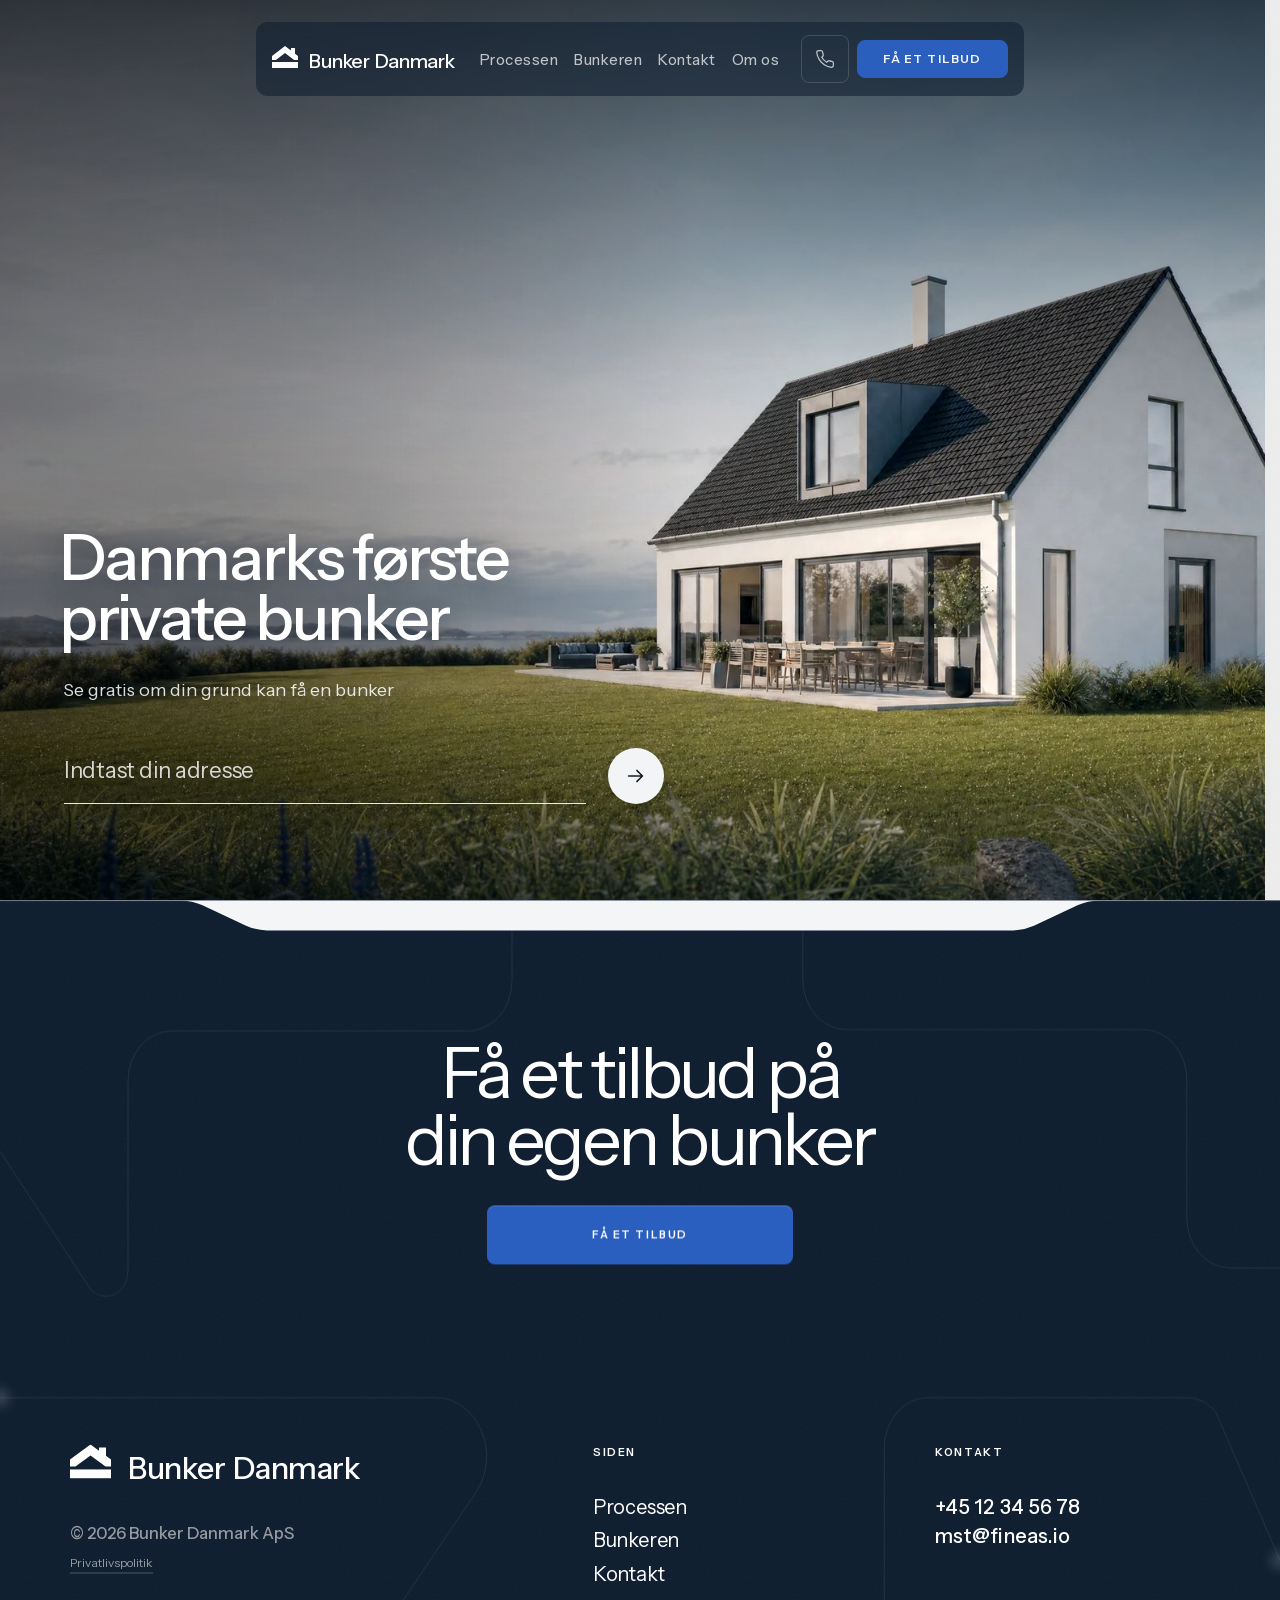
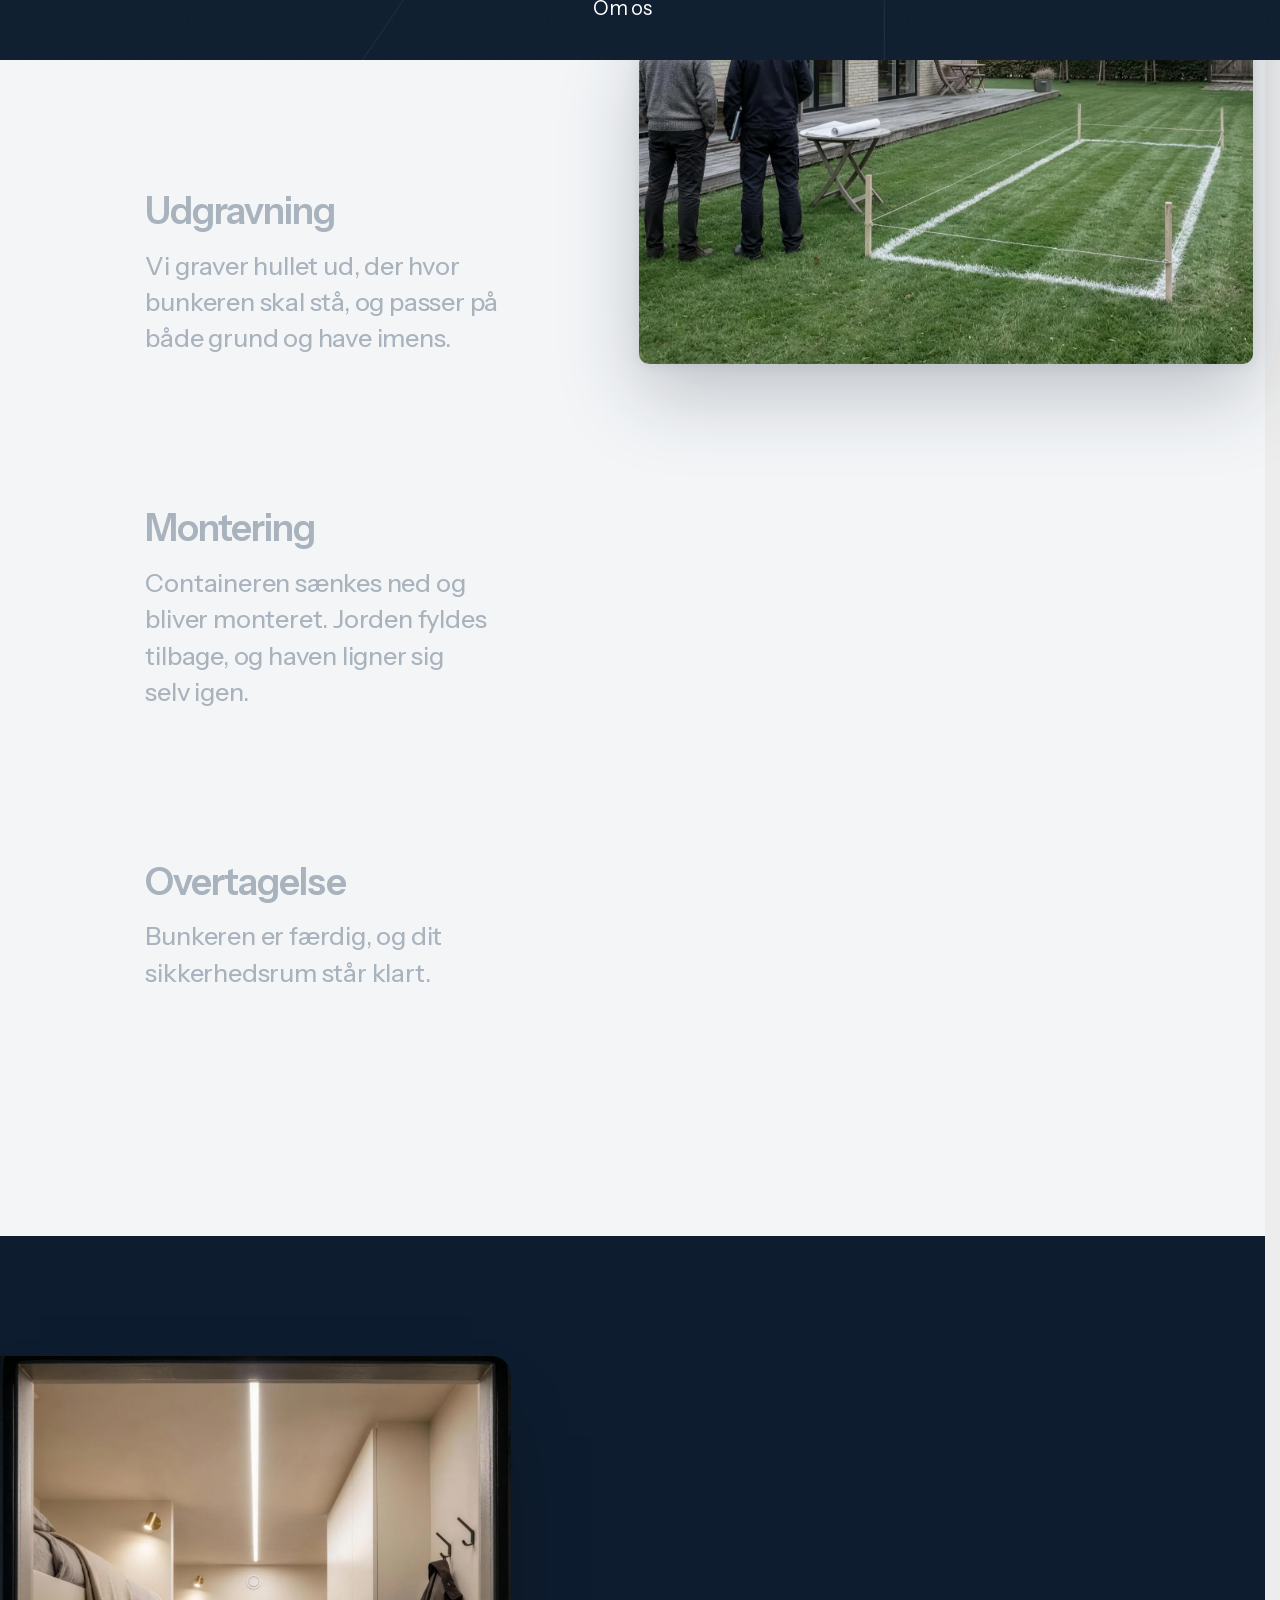
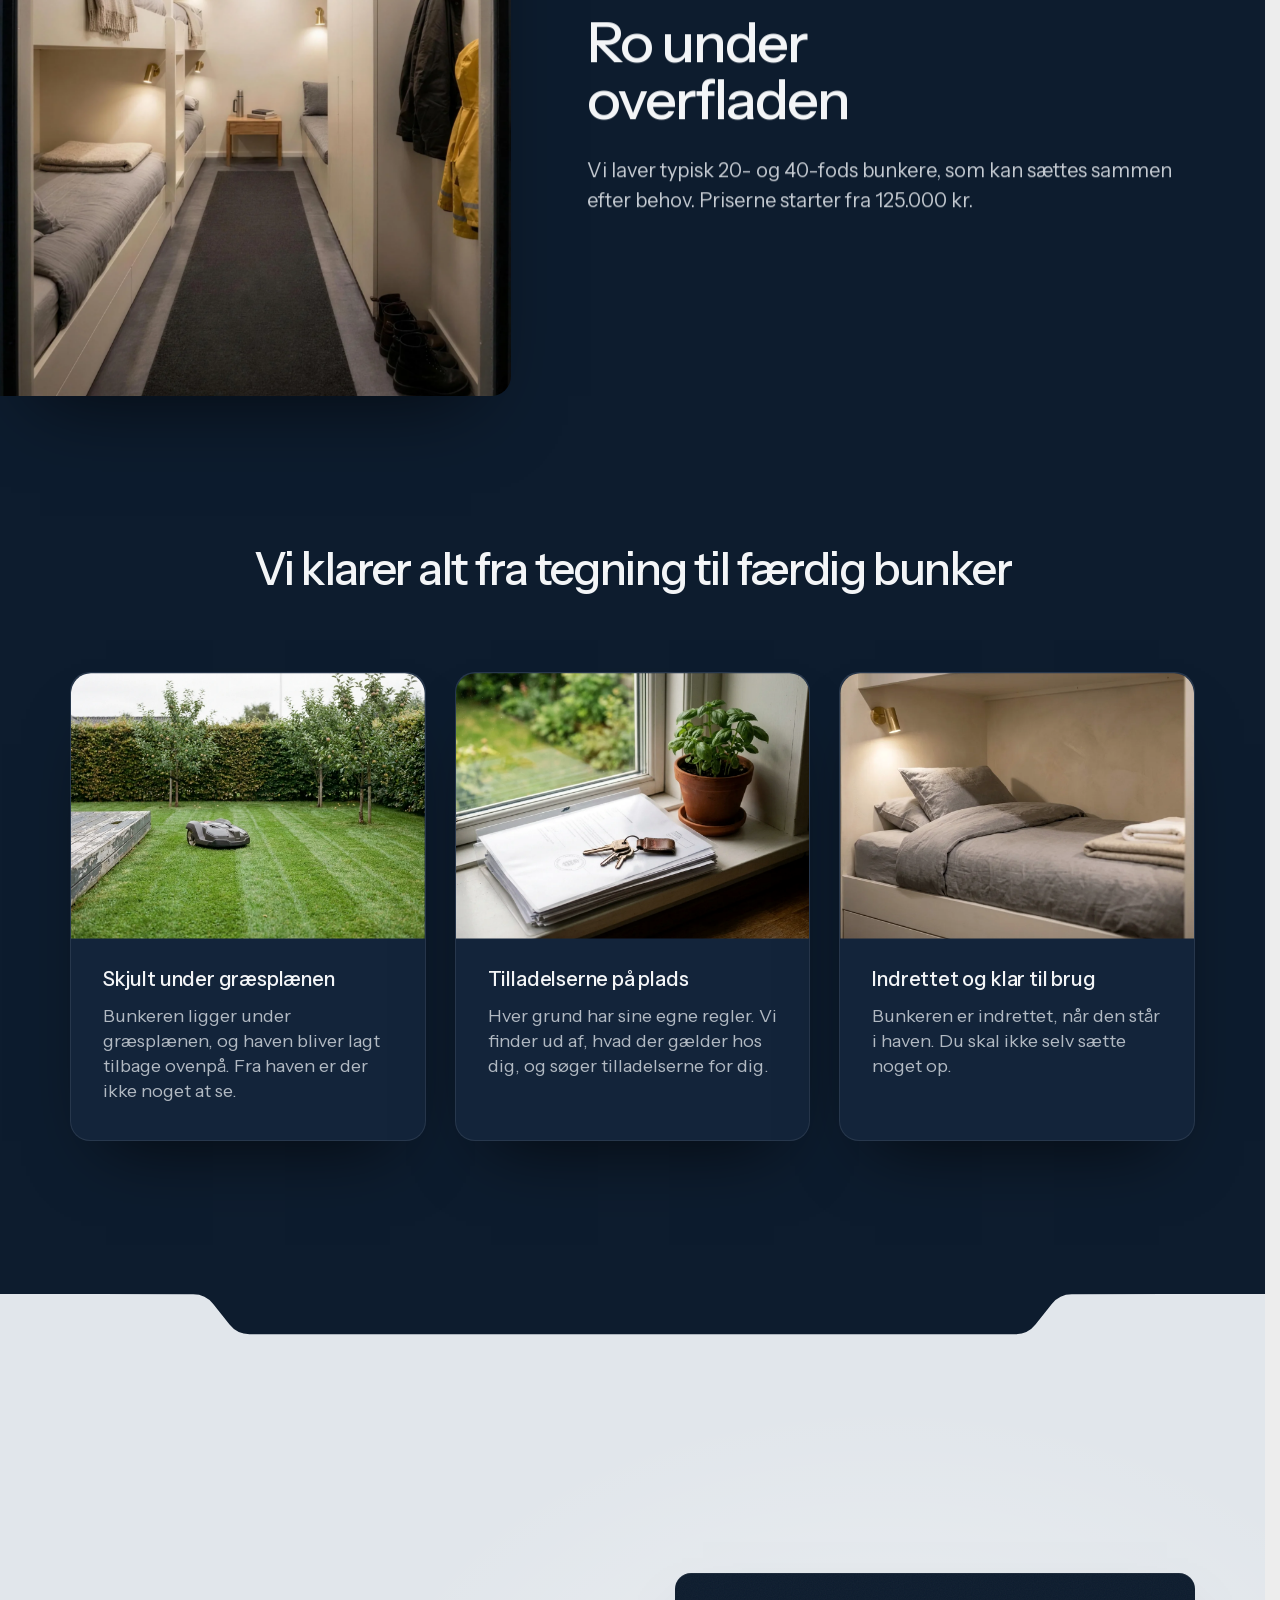
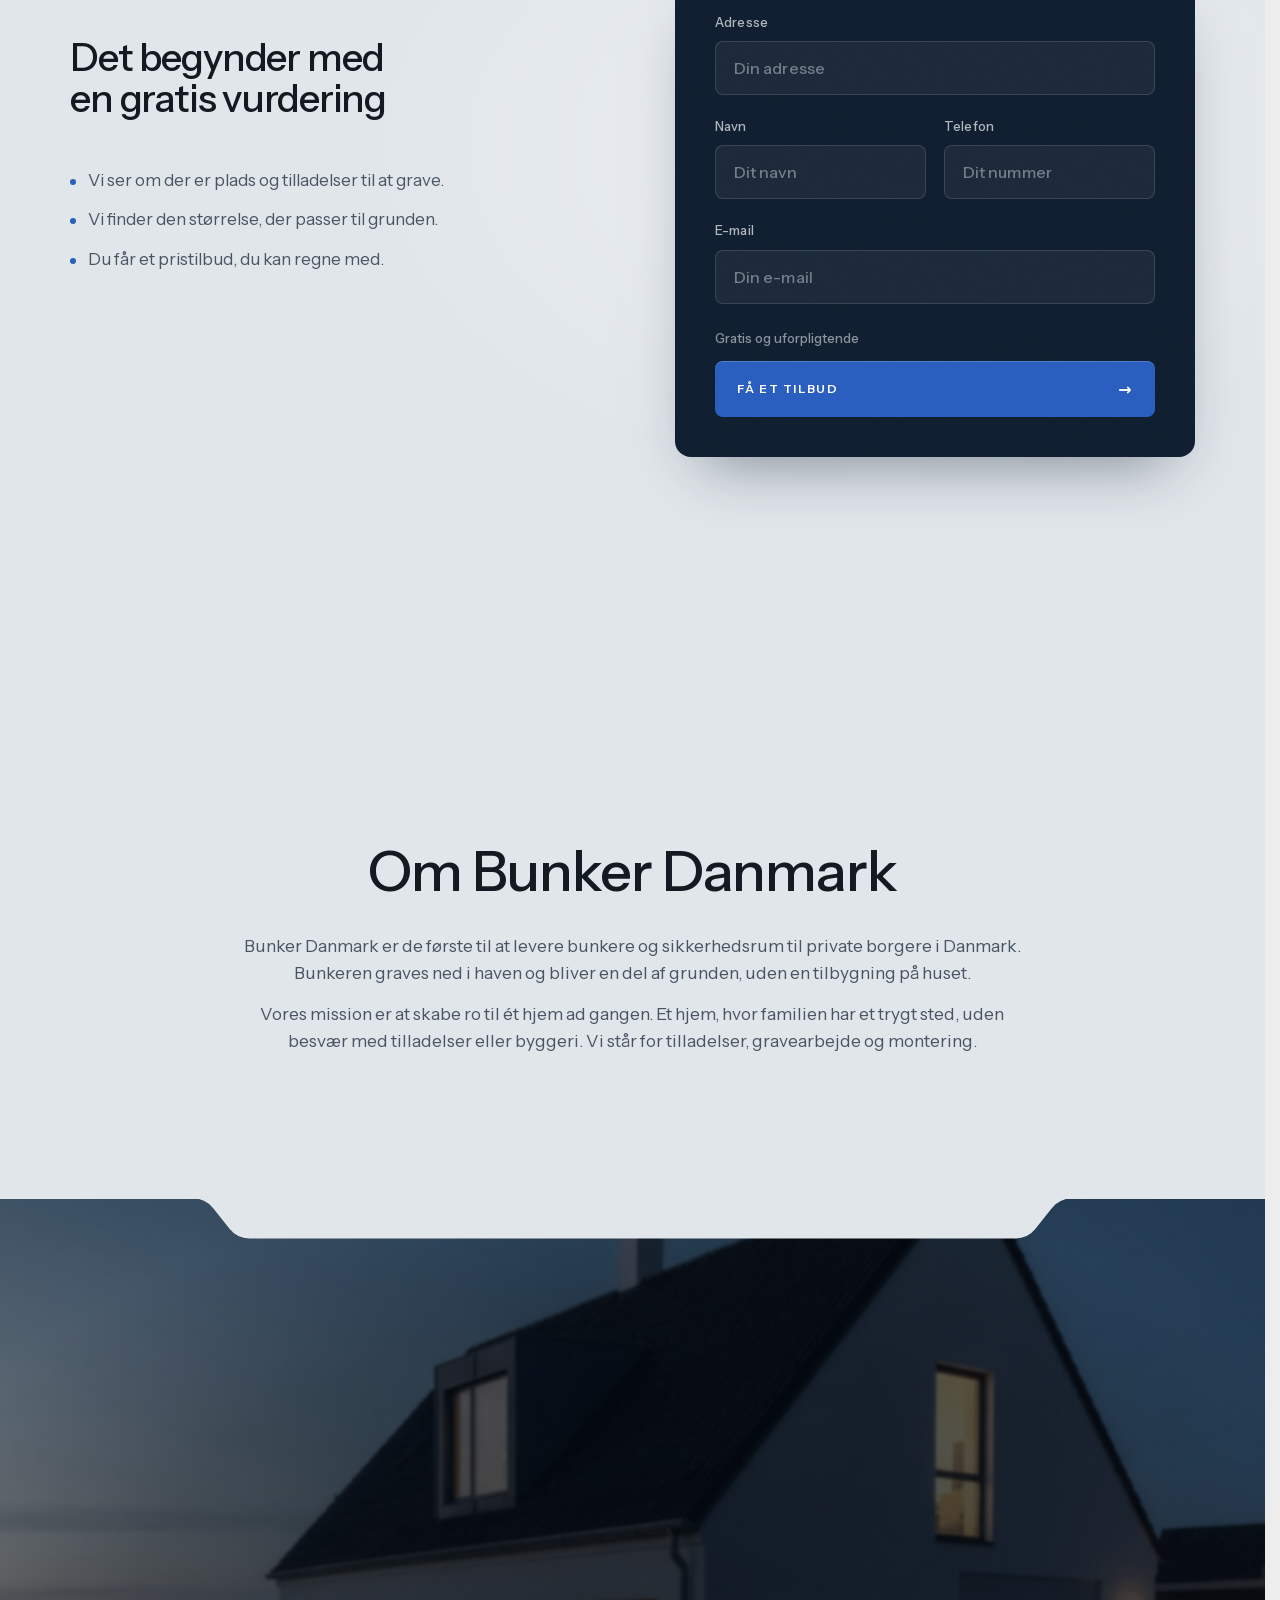
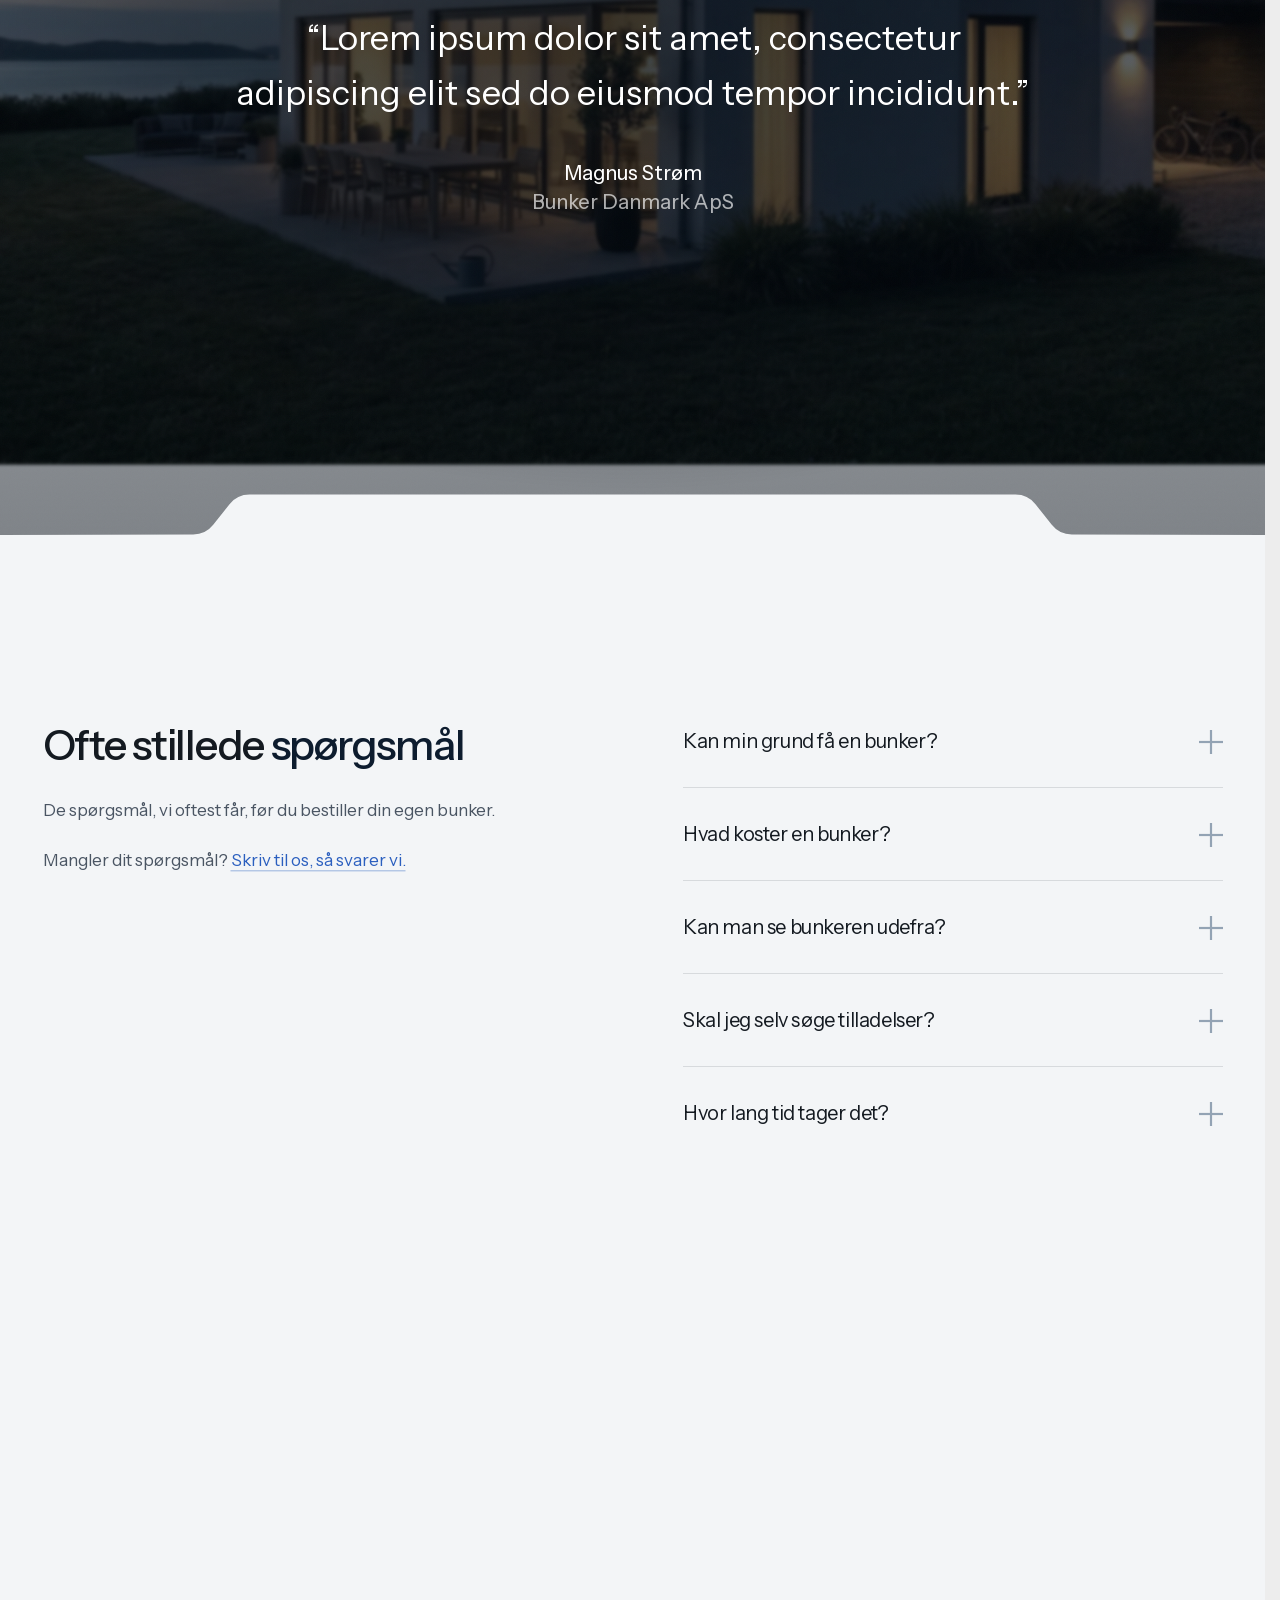
==== commit b41f5ae2: "Loading screen shows the new logo" ====
--- a/index.html
+++ b/index.html
@@ -62,12 +62,12 @@
           <path d="M 864,0 L 864,157 A 50,50 0 0 0 914,207 L 1246,207 A 50,50 0 0 1 1296,257 L 1296,355 A 50,50 0 0 0 1346,405 L 1440,405" stroke="currentColor" stroke-opacity="0.32" stroke-width="1" vector-effect="non-scaling-stroke" fill="none"/>
           <path d="M 1440,810 L 1380.49,735.62 A 41.61,41.61 0 0 0 1348,720 L 1058,720 A 50,50 0 0 0 1008,770 L 1008,900" stroke="currentColor" stroke-opacity="0.32" stroke-width="1" vector-effect="non-scaling-stroke" fill="none"/>
           <path d="M 0,720 L 285,720 A 36.05,36.05 0 0 1 313.15,778.57 L 216,900" stroke="currentColor" stroke-opacity="0.32" stroke-width="1" vector-effect="non-scaling-stroke" fill="none"/>
-        </svg><span class="boot__mark"><span class="boot__markb">BUNKER</span><span class="sp">&nbsp;</span><span class="cw"><span class="ch" data-c="D" style="--r:6">D</span></span><span class="cw"><span class="ch" data-c="A" style="--r:5">A</span></span><span class="cw"><span class="ch" data-c="N" style="--r:4">N</span></span><span class="cw"><span class="ch" data-c="M" style="--r:3">M</span></span><span class="cw"><span class="ch" data-c="A" style="--r:2">A</span></span><span class="cw"><span class="ch" data-c="R" style="--r:1">R</span></span><span class="cw"><span class="ch" data-c="K" style="--r:0">K</span></span></span></div></div></div><div class="boot__half boot__half--bot"><svg width="0" height="0" aria-hidden="true"><defs><clipPath id="bclip-bot" clipPathUnits="userSpaceOnUse"><path d="M -0.5,-0.5 L 99999,-0.5 L 99999,99999 L -0.5,99999 Z"/></clipPath></defs></svg><div class="boot__mask"><div class="boot__stage"><svg class="boot__grid" viewBox="0 0 1440 900" preserveAspectRatio="none" aria-hidden="true">
+        </svg><span class="boot__mark"><span class="boot__markb boot__icon"><svg viewBox="0 0 293 244" fill="currentColor" aria-hidden="true"><path d="M0 158 V111 L146.5 0 L208 46.6 V18 H255 V82.2 L293 111 V158 H250.8 L146.5 79 L42.2 158 Z"/><rect y="181" width="293" height="63"/></svg></span><span class="boot__name"><span class="cw"><span class="ch" data-c="B" style="--r:12">B</span></span><span class="cw"><span class="ch" data-c="u" style="--r:11">u</span></span><span class="cw"><span class="ch" data-c="n" style="--r:10">n</span></span><span class="cw"><span class="ch" data-c="k" style="--r:9">k</span></span><span class="cw"><span class="ch" data-c="e" style="--r:8">e</span></span><span class="cw"><span class="ch" data-c="r" style="--r:7">r</span></span><span class="sp">&nbsp;</span><span class="cw"><span class="ch" data-c="D" style="--r:6">D</span></span><span class="cw"><span class="ch" data-c="a" style="--r:5">a</span></span><span class="cw"><span class="ch" data-c="n" style="--r:4">n</span></span><span class="cw"><span class="ch" data-c="m" style="--r:3">m</span></span><span class="cw"><span class="ch" data-c="a" style="--r:2">a</span></span><span class="cw"><span class="ch" data-c="r" style="--r:1">r</span></span><span class="cw"><span class="ch" data-c="k" style="--r:0">k</span></span></span></span></div></div></div><div class="boot__half boot__half--bot"><svg width="0" height="0" aria-hidden="true"><defs><clipPath id="bclip-bot" clipPathUnits="userSpaceOnUse"><path d="M -0.5,-0.5 L 99999,-0.5 L 99999,99999 L -0.5,99999 Z"/></clipPath></defs></svg><div class="boot__mask"><div class="boot__stage"><svg class="boot__grid" viewBox="0 0 1440 900" preserveAspectRatio="none" aria-hidden="true">
           <path d="M 576,0 L 576,85 A 50,50 0 0 1 526,135 L 410,135 L 194,135 A 50,50 0 0 0 144,185 L 144,420 A 28.51,28.51 0 0 1 94.17,438.94 L 0,333" stroke="currentColor" stroke-opacity="0.32" stroke-width="1" vector-effect="non-scaling-stroke" fill="none"/>
           <path d="M 864,0 L 864,157 A 50,50 0 0 0 914,207 L 1246,207 A 50,50 0 0 1 1296,257 L 1296,355 A 50,50 0 0 0 1346,405 L 1440,405" stroke="currentColor" stroke-opacity="0.32" stroke-width="1" vector-effect="non-scaling-stroke" fill="none"/>
           <path d="M 1440,810 L 1380.49,735.62 A 41.61,41.61 0 0 0 1348,720 L 1058,720 A 50,50 0 0 0 1008,770 L 1008,900" stroke="currentColor" stroke-opacity="0.32" stroke-width="1" vector-effect="non-scaling-stroke" fill="none"/>
           <path d="M 0,720 L 285,720 A 36.05,36.05 0 0 1 313.15,778.57 L 216,900" stroke="currentColor" stroke-opacity="0.32" stroke-width="1" vector-effect="non-scaling-stroke" fill="none"/>
-        </svg><span class="boot__mark"><span class="boot__markb">BUNKER</span><span class="sp">&nbsp;</span><span class="cw"><span class="ch" data-c="D" style="--r:6">D</span></span><span class="cw"><span class="ch" data-c="A" style="--r:5">A</span></span><span class="cw"><span class="ch" data-c="N" style="--r:4">N</span></span><span class="cw"><span class="ch" data-c="M" style="--r:3">M</span></span><span class="cw"><span class="ch" data-c="A" style="--r:2">A</span></span><span class="cw"><span class="ch" data-c="R" style="--r:1">R</span></span><span class="cw"><span class="ch" data-c="K" style="--r:0">K</span></span></span></div></div></div></div>
+        </svg><span class="boot__mark"><span class="boot__markb boot__icon"><svg viewBox="0 0 293 244" fill="currentColor" aria-hidden="true"><path d="M0 158 V111 L146.5 0 L208 46.6 V18 H255 V82.2 L293 111 V158 H250.8 L146.5 79 L42.2 158 Z"/><rect y="181" width="293" height="63"/></svg></span><span class="boot__name"><span class="cw"><span class="ch" data-c="B" style="--r:12">B</span></span><span class="cw"><span class="ch" data-c="u" style="--r:11">u</span></span><span class="cw"><span class="ch" data-c="n" style="--r:10">n</span></span><span class="cw"><span class="ch" data-c="k" style="--r:9">k</span></span><span class="cw"><span class="ch" data-c="e" style="--r:8">e</span></span><span class="cw"><span class="ch" data-c="r" style="--r:7">r</span></span><span class="sp">&nbsp;</span><span class="cw"><span class="ch" data-c="D" style="--r:6">D</span></span><span class="cw"><span class="ch" data-c="a" style="--r:5">a</span></span><span class="cw"><span class="ch" data-c="n" style="--r:4">n</span></span><span class="cw"><span class="ch" data-c="m" style="--r:3">m</span></span><span class="cw"><span class="ch" data-c="a" style="--r:2">a</span></span><span class="cw"><span class="ch" data-c="r" style="--r:1">r</span></span><span class="cw"><span class="ch" data-c="k" style="--r:0">k</span></span></span></span></div></div></div></div>
 
 
 <script src="js/vendor/gsap.min.js"></script>
--- a/css/final.css
+++ b/css/final.css
@@ -4442,3 +4442,17 @@
 .logo--stack { display: none; }
 .logo--stack.logo--always { display: block; }
 @media (max-width: 760px) { .logo--wide { display: none; } .logo--stack { display: block; } }
+
+/* 2026-09-18: the loader shows the new logo (logo 3: icon 34, then "Bunker Danmark" in one weight).
+   Same two beats as before: the icon wipes in where the bold BUNKER did (Terminal's icon beat),
+   then the name rolls in right to left. Geometry from logos/final4/approve.py in em, so the clamp
+   above still sizes it: capitals 0.72em, icon 1.55 x capitals = 1.116em, gap 0.75 x capitals = 0.54em.
+   With line-height 1.3em the capitals' middle sits 0.65em down, and the icon's ink balance point
+   (58% down) lands there when its top is at the top of the line. */
+.boot__mark { display: inline-flex; align-items: flex-start; gap: 0.54em; font-weight: 500; letter-spacing: -0.015em; }
+.boot__icon { display: block; flex: none; font-weight: inherit; }
+.boot__icon svg { display: block; height: 1.116em; width: 1.340em; margin-top: 0.005em; }
+.boot__name { display: block; white-space: nowrap; }
+.boot__mark .sp { margin-right: 0.06em; }
+/* 13 letters instead of 7: a shorter stagger so the last one still lands at 3376ms, before the doors */
+.boot__mark .ch { transition-delay: calc(var(--r) * 18ms); }
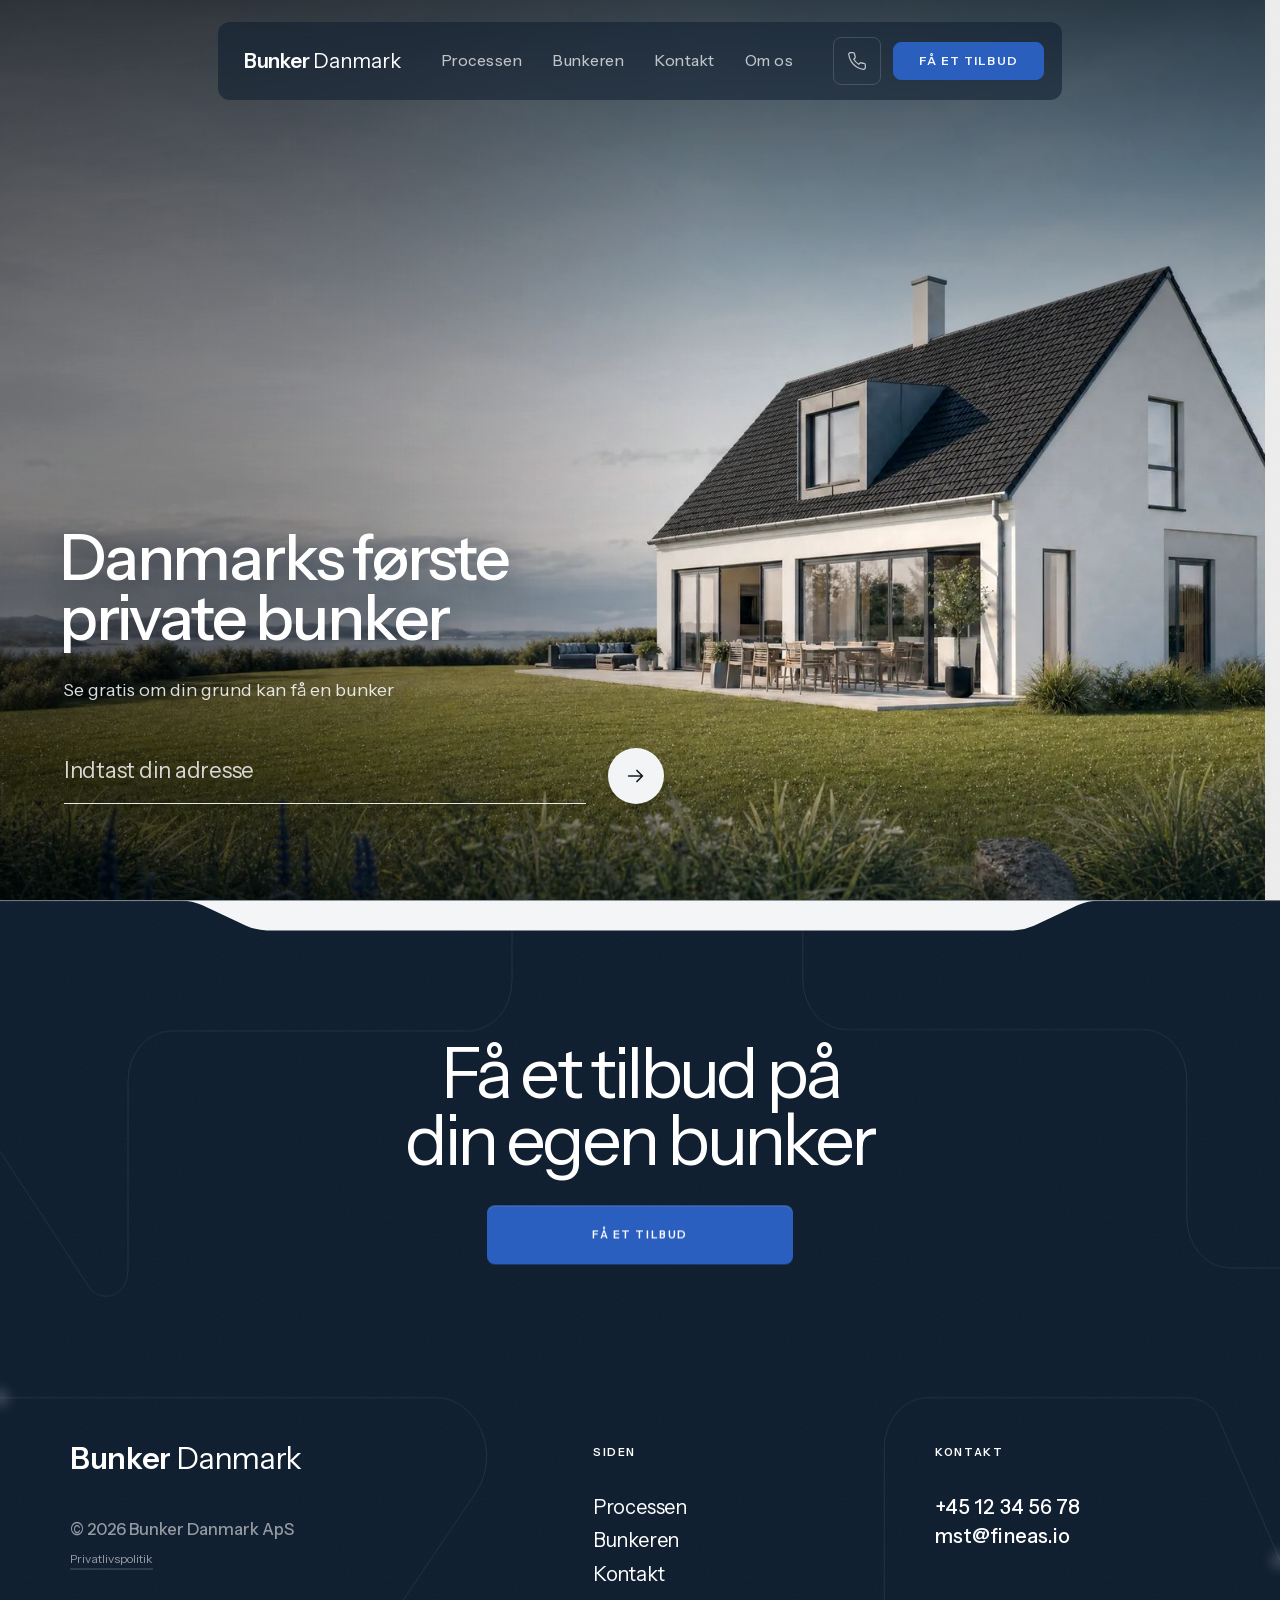
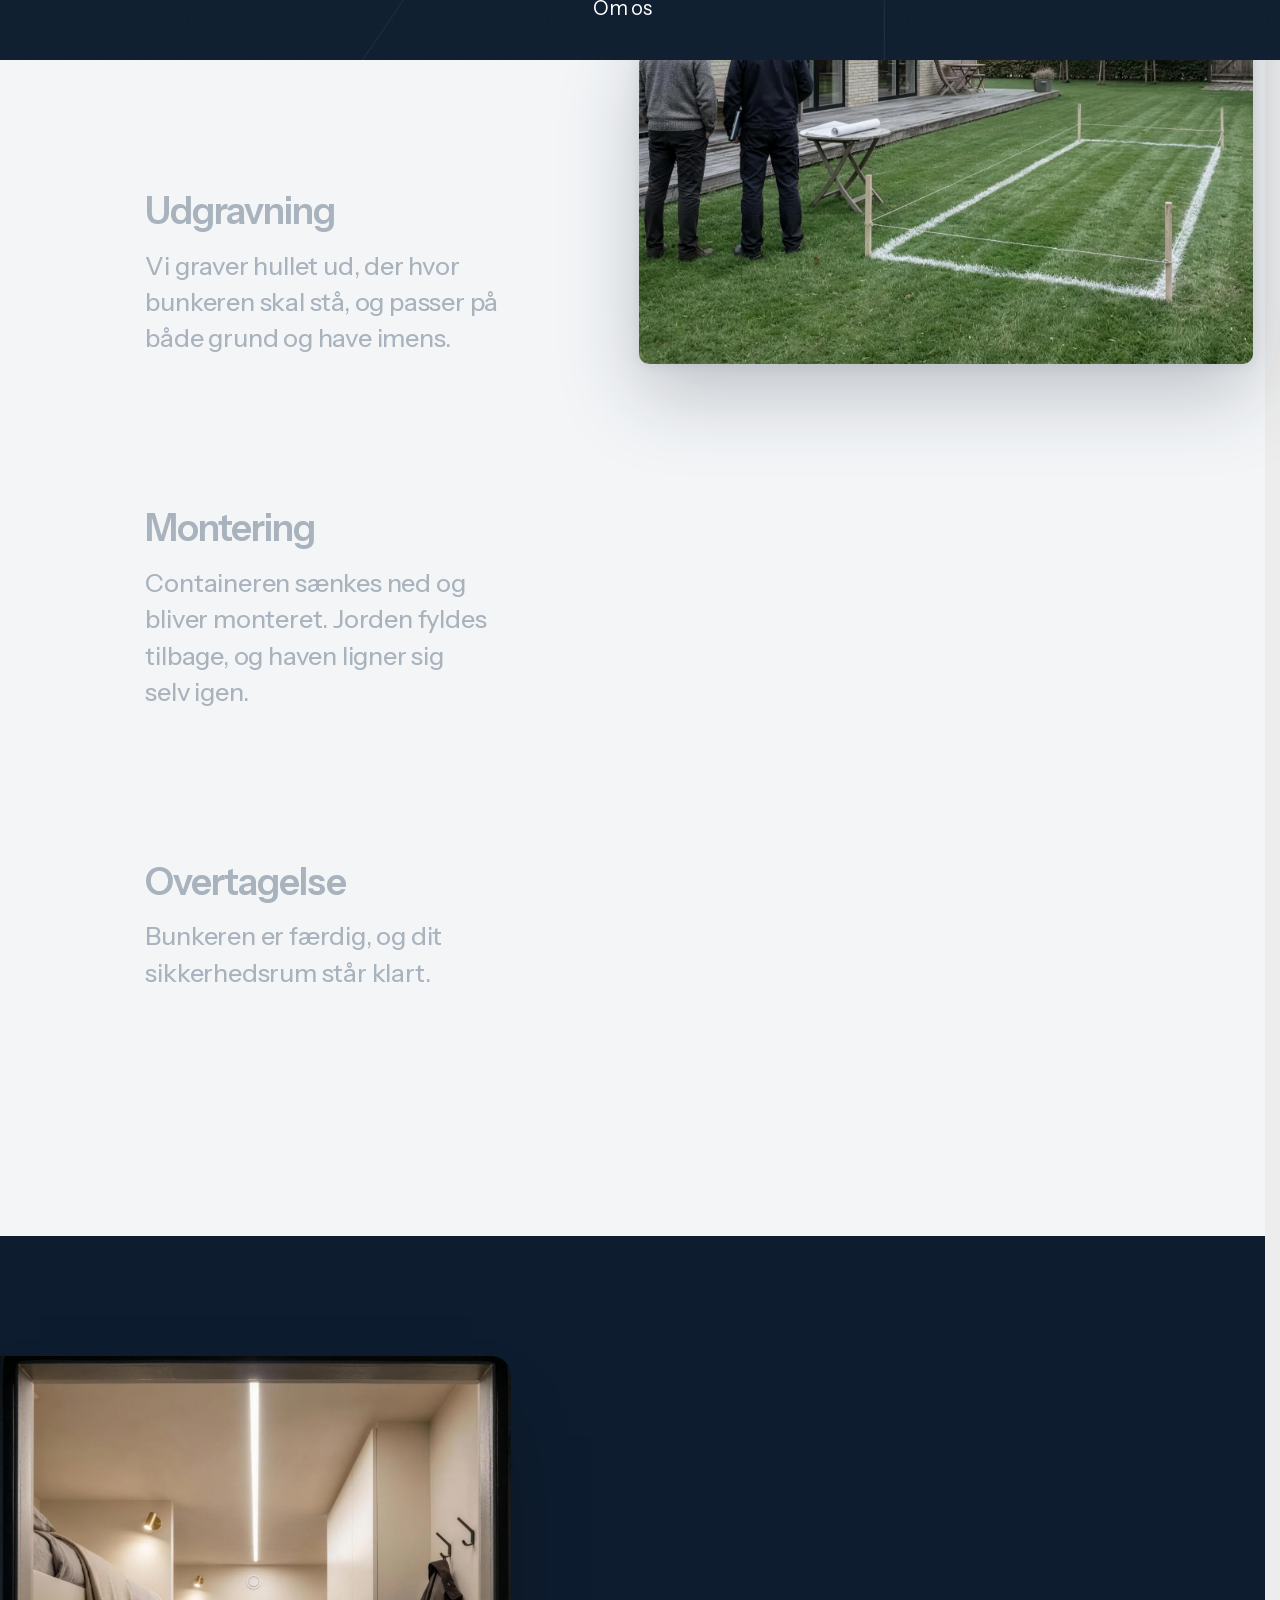
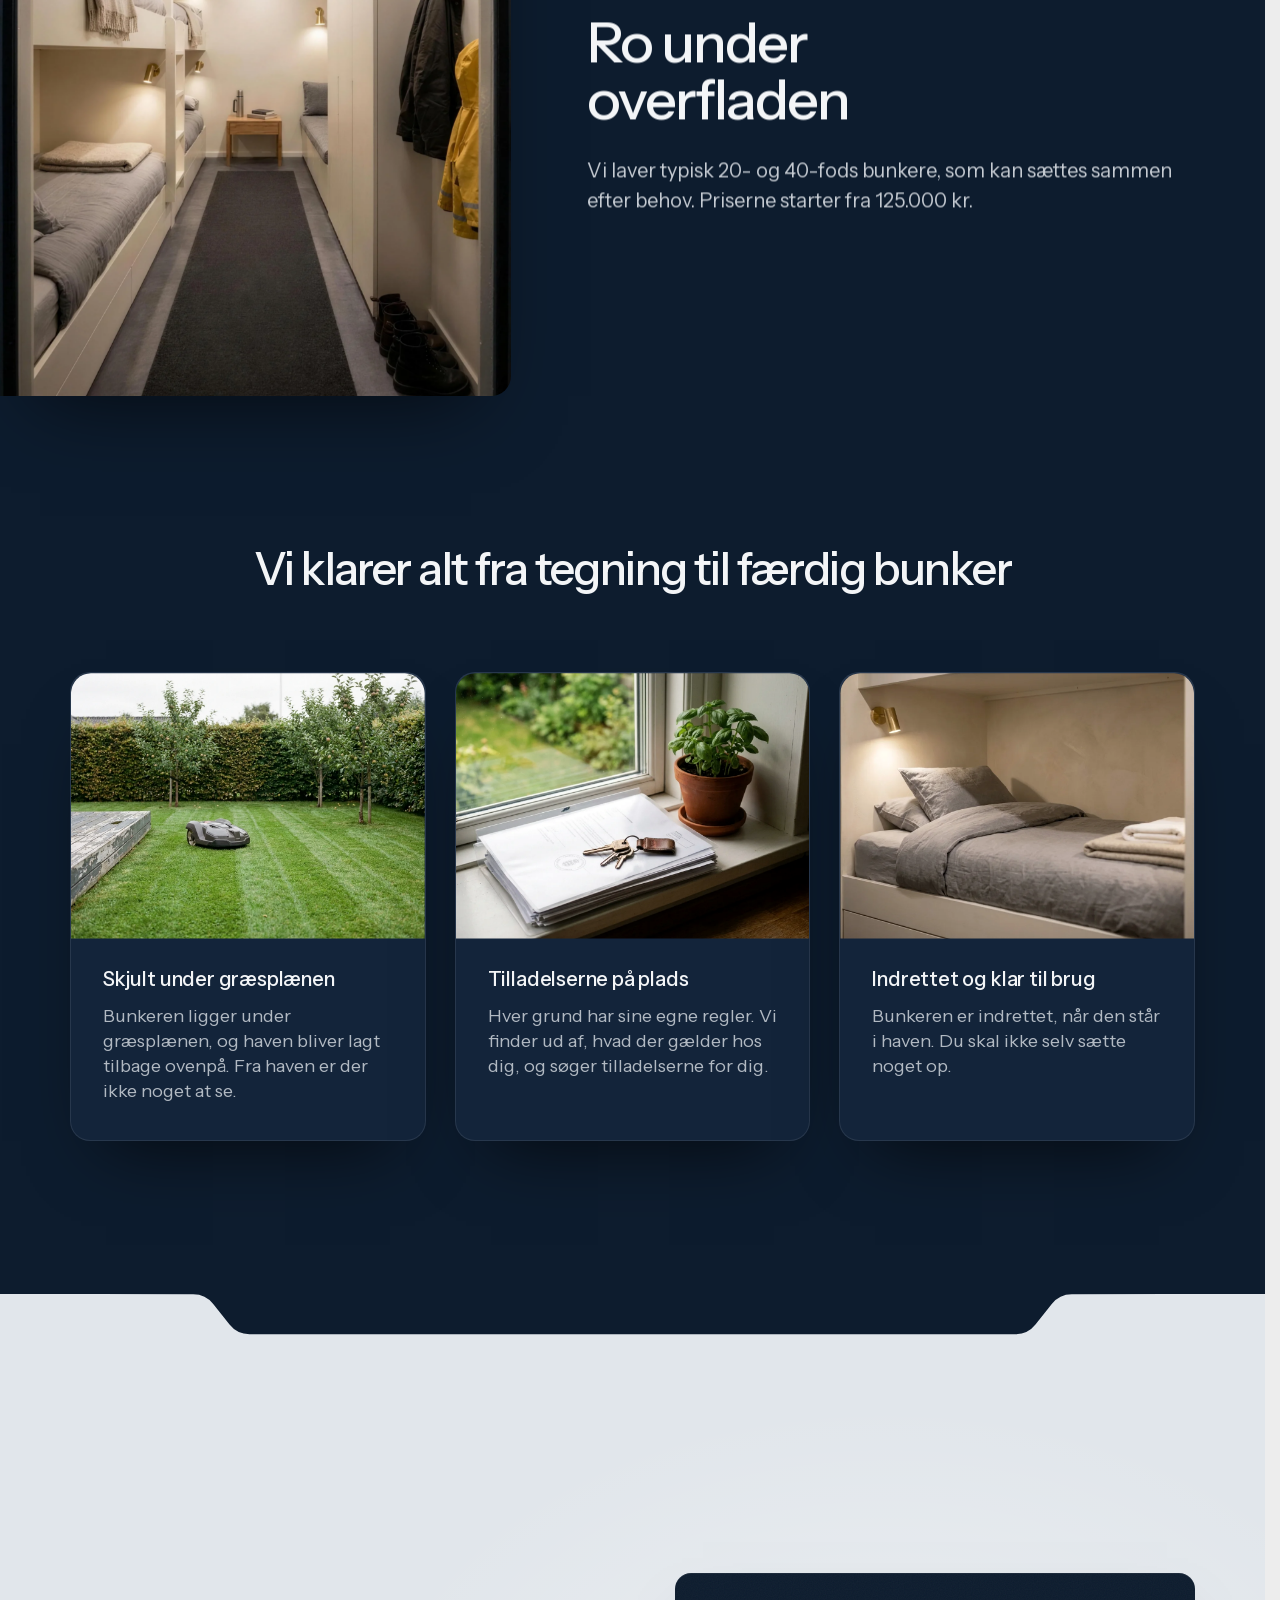
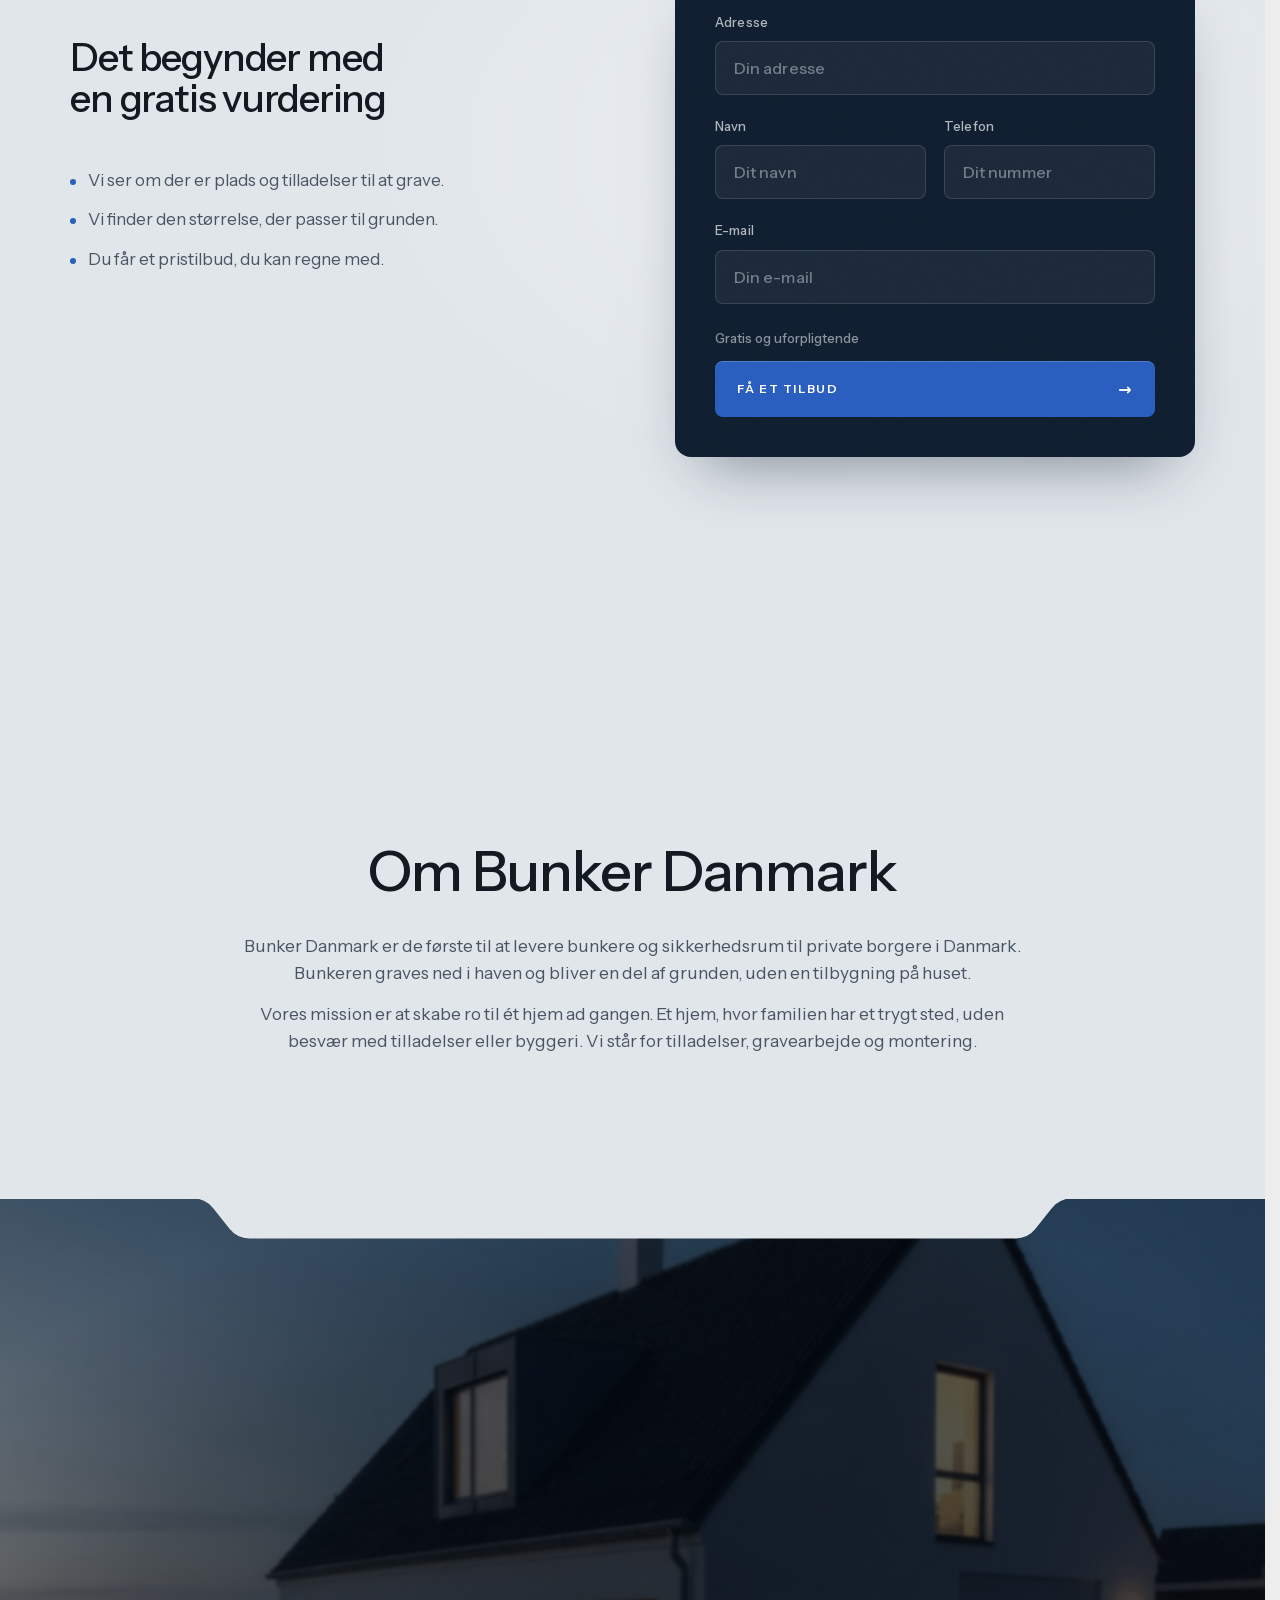
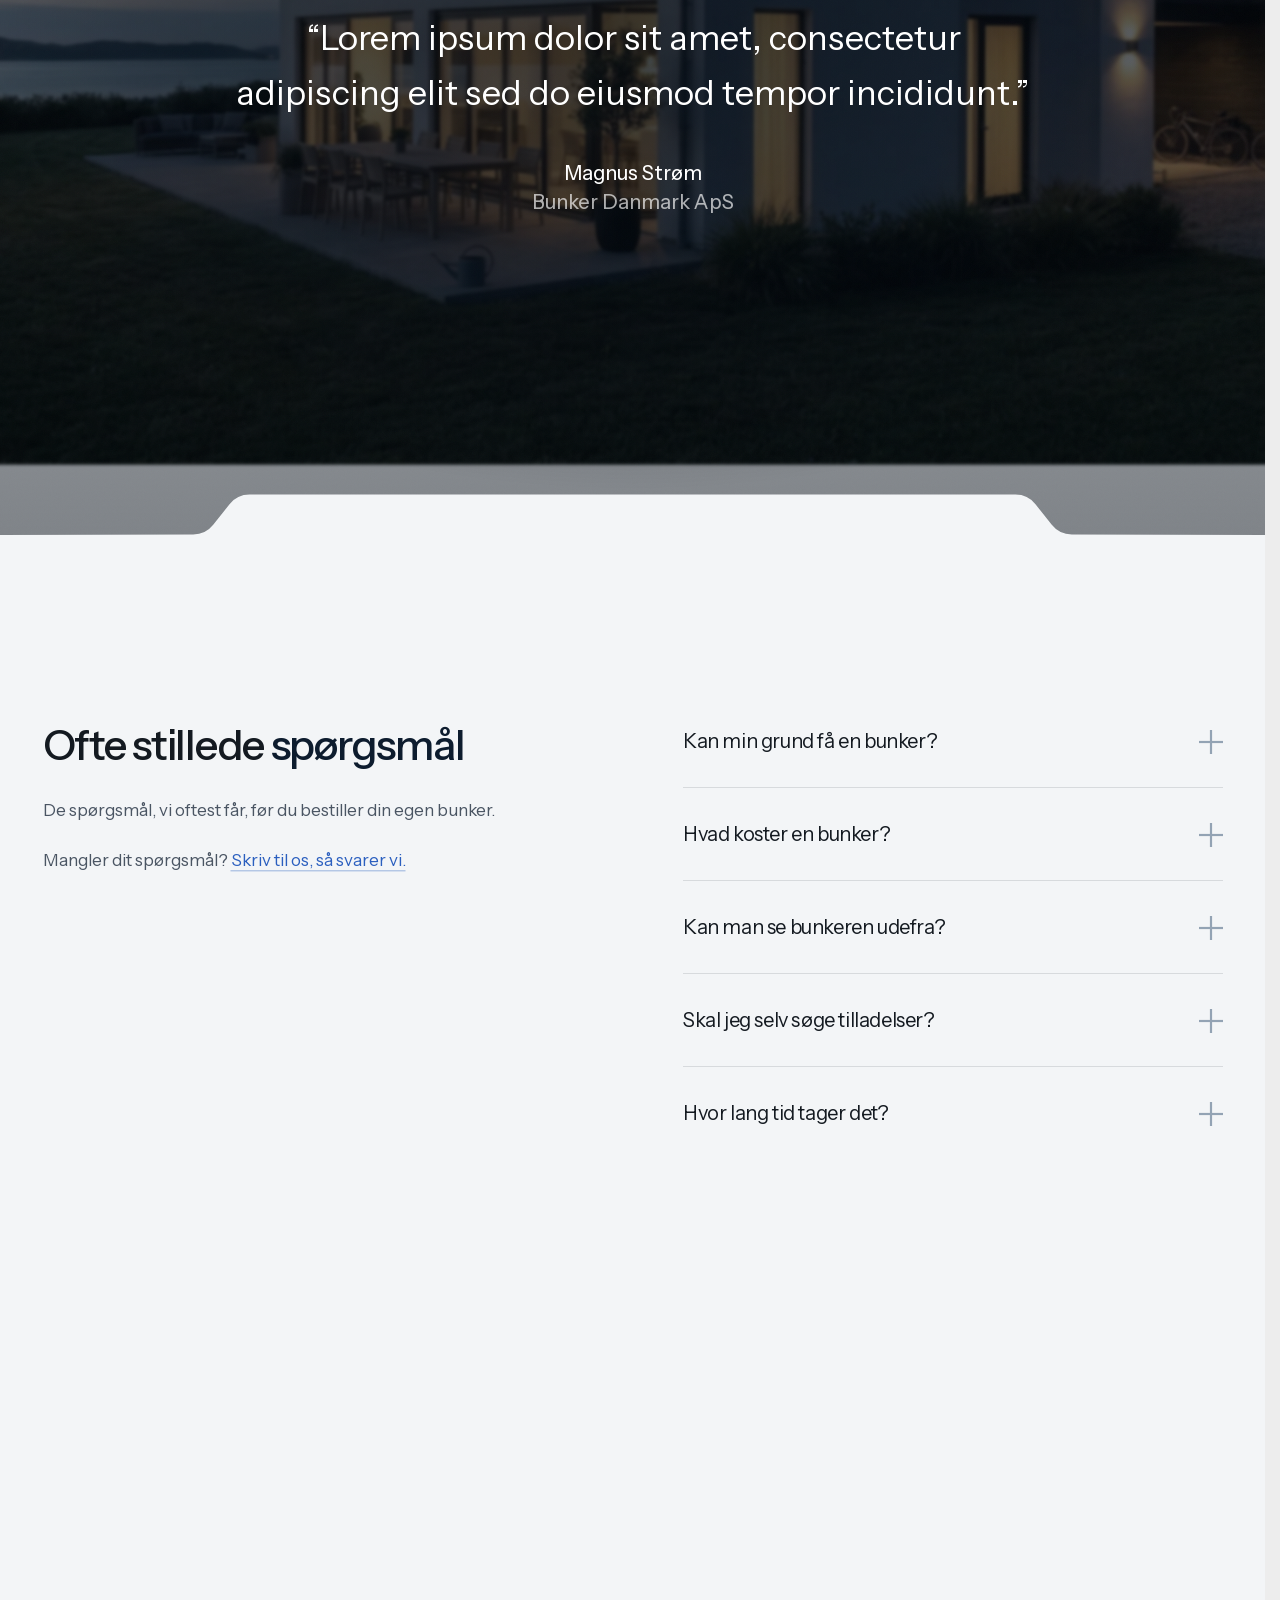
==== commit 1bda145c: "Name logo (Bunker bold, Danmark light), blue round tab icon, sharing image, roomier menu Co-Authored" ====
--- a/index.html
+++ b/index.html
@@ -40,7 +40,7 @@
 </script>
 </head>
 <body>
-<div id="__nuxt"><div><!--[--><div id="app"><header class="site-header" data-v-bb6830dc><div class="site-container" data-v-bb6830dc><div class="site-grid | w-full mx-auto"><!--[--><div class="inner" data-v-bb6830dc><a aria-current="page" href="#top" class="router-link-active router-link-exact-active logo-link" aria-label="Bunker Danmark, til toppen" data-v-bb6830dc><span class="brand-wordmark" data-v-bb6830dc><span class="logo logo--wide" style="width:186px;height:22px;transform:translateY(-2px)"><span style="position:absolute;left:0;top:0px"><svg width="26" height="22" viewBox="0 0 26 22" fill="currentColor" aria-hidden="true" style="display:block"><path d="M0.00 14.00 L0.00 10.00 L13.00 0.00 L19.00 4.62 L19.00 2.00 L23.00 2.00 L23.00 7.69 L26.00 10.00 L26.00 14.00 L22.10 14.00 L13.00 7.00 L3.90 14.00 Z"></path><rect x="0" y="16" width="26" height="6"></rect></svg></span><span class="ln" style="position:absolute;left:37px;top:6px;display:block;line-height:1;text-box:trim-both cap alphabetic;white-space:nowrap;font-family:'Instrument Sans';font-size:19.444px;letter-spacing:-0.015em;word-spacing:0.06em"><span style="font-weight:500;opacity:1">Bunker Danmark</span></span></span><span class="logo logo--stack" style="width:113px;height:29px"><span style="position:absolute;left:0;top:0px"><svg width="35" height="29" viewBox="0 0 35 29" fill="currentColor" aria-hidden="true" style="display:block"><path d="M0.00 19.00 L0.00 13.00 L17.50 0.00 L25.00 5.57 L25.00 2.00 L30.00 2.00 L30.00 9.29 L35.00 13.00 L35.00 19.00 L30.96 19.00 L17.50 9.00 L4.04 19.00 Z"></path><rect x="0" y="22" width="35" height="7"></rect></svg></span><span class="ln" style="position:absolute;left:43px;top:1px;display:block;line-height:1;text-box:trim-both cap alphabetic;white-space:nowrap;font-family:'Instrument Sans';font-size:16.667px;letter-spacing:-0.015em;word-spacing:0em"><span style="font-weight:500;opacity:1">Bunker</span></span><span class="ln" style="position:absolute;left:43px;top:17px;display:block;line-height:1;text-box:trim-both cap alphabetic;white-space:nowrap;font-family:'Instrument Sans';font-size:16.667px;letter-spacing:-0.015em;word-spacing:0em"><span style="font-weight:500;opacity:1">Danmark</span></span></span></span></a><nav class="nav | font-nav" data-v-bb6830dc><ul data-v-bb6830dc><li data-v-bb6830dc><a href="#bunkeren" class="" data-v-bb6830dc>Processen</a></li><li data-v-bb6830dc><a href="#fordele" class="" data-v-bb6830dc>Bunkeren</a></li><li data-v-bb6830dc><a href="#kontakt" class="" data-v-bb6830dc>Kontakt</a></li><li data-v-bb6830dc><a href="#om" class="" data-v-bb6830dc>Om os</a></li></ul></nav><div class="header-actions" data-v-bb6830dc><!----><div class="phone-popdown header-phone" data-v-bb6830dc data-v-cafe0bfb><a class="phone-trigger" href="tel:+4512345678" aria-label="Ring til Bunker Danmark på +45 12 34 56 78" data-v-cafe0bfb><svg xmlns="http://www.w3.org/2000/svg" width="20" height="20" viewBox="0 0 24 24" fill="none" stroke="currentColor" stroke-width="1.5" stroke-linecap="round" stroke-linejoin="round" aria-hidden="true" data-v-cafe0bfb><path d="M22 16.92v3a2 2 0 0 1-2.18 2 19.79 19.79 0 0 1-8.63-3.07 19.5 19.5 0 0 1-6-6 19.79 19.79 0 0 1-3.07-8.67A2 2 0 0 1 4.11 2h3a2 2 0 0 1 2 1.72 12.84 12.84 0 0 0 .7 2.81 2 2 0 0 1-.45 2.11L8.09 9.91a16 16 0 0 0 6 6l1.27-1.27a2 2 0 0 1 2.11-.45 12.84 12.84 0 0 0 2.81.7A2 2 0 0 1 22 16.92z" data-v-cafe0bfb></path></svg></a><!----></div><div class="header-cta" data-v-bb6830dc><a href="#kontakt" class="cta-button cta-button--primary" aria-label="Få et tilbud" data-v-bb6830dc><span class="link-active" data-v-bb6830dc><span class="cta-button-word" data-v-bb6830dc>FÅ ET</span><span class="cta-button-word" data-v-bb6830dc>TILBUD</span></span></a></div></div><button class="toggle-mobile-menu-button | label-6" aria-label="Toggle menu" aria-expanded="false" aria-haspopup="true" aria-controls="mobile-menu" data-v-bb6830dc><span class="wrapper" data-v-bb6830dc><span class="hl --1 t" data-v-bb6830dc></span><span class="hl --2 t" data-v-bb6830dc></span><span class="cl --1 t" data-v-bb6830dc><span class="cli --g t" data-v-bb6830dc></span><span class="cli t" data-v-bb6830dc></span></span><span class="cl --2 t" data-v-bb6830dc><span class="cli --g t" data-v-bb6830dc></span><span class="cli t" data-v-bb6830dc></span></span></span></button></div><div class="mobile-menu" data-lenis-prevent data-v-bb6830dc><div class="mobile-menu-overlay" aria-hidden="true" data-v-bb6830dc></div><aside class="mobile-menu-panel" data-v-bb6830dc><div class="mobile-drawer-logo" data-v-bb6830dc><a href="#top" class="mobile-drawer-logo-link brand-wordmark brand-wordmark--drawer" aria-label="Bunker Danmark, til toppen" data-v-bb6830dc><span class="logo logo--stack logo--always" style="width:153px;height:40px"><span style="position:absolute;left:0;top:0px"><svg width="48" height="40" viewBox="0 0 48 40" fill="currentColor" aria-hidden="true" style="display:block"><path d="M0.00 26.00 L0.00 18.00 L24.00 0.00 L34.00 7.50 L34.00 3.00 L42.00 3.00 L42.00 13.50 L48.00 18.00 L48.00 26.00 L41.33 26.00 L24.00 13.00 L6.67 26.00 Z"></path><rect x="0" y="30" width="48" height="10"></rect></svg></span><span class="ln" style="position:absolute;left:59px;top:2px;display:block;line-height:1;text-box:trim-both cap alphabetic;white-space:nowrap;font-family:'Instrument Sans';font-size:22.222px;letter-spacing:-0.015em;word-spacing:0em"><span style="font-weight:500;opacity:1">Bunker</span></span><span class="ln" style="position:absolute;left:59px;top:24px;display:block;line-height:1;text-box:trim-both cap alphabetic;white-space:nowrap;font-family:'Instrument Sans';font-size:22.222px;letter-spacing:-0.015em;word-spacing:0em"><span style="font-weight:500;opacity:1">Danmark</span></span></span></a></div><!----><div class="mobile-menu-drawer" data-v-bb6830dc><nav id="mobile-menu" class="mobile-menu-items | menu-typo no-scrollbar" aria-hidden="true" data-v-bb6830dc><ul class="mobile-menu-items-level-1" data-v-bb6830dc><li class="mobile-menu-item" data-v-bb6830dc><a href="#bunkeren" data-v-bb6830dc>Processen</a></li><li class="mobile-menu-item" data-v-bb6830dc><a href="#fordele" data-v-bb6830dc>Bunkeren</a></li><li class="mobile-menu-item" data-v-bb6830dc><a href="#kontakt" data-v-bb6830dc>Kontakt</a></li><li class="mobile-menu-item" data-v-bb6830dc><a href="#om" data-v-bb6830dc>Om os</a></li></ul><a class="mobile-menu-cta" href="#kontakt">Få et tilbud</a><a class="mobile-menu-phone" href="tel:+4512345678">+45 12 34 56 78</a><!----></nav></div><!----></aside></div><!--]--></div></div></header><main data-v-26ed1394><!--[--><div class="content-wrapper" data-v-ce9a9e73><div data-v-ce9a9e73><!--[--><section class="video-carousel" id="top" data-v-9b19b290><div class="wrapper" data-v-9b19b290><span data-v-9b19b290></span></div><div class="homepage-scroll-content" data-v-9b19b290 data-v-3be8a5c1><div class="content" data-v-3be8a5c1><div class="hero-copy" data-v-bb6830dc><h1>Danmarks første<br>private bunker</h1><p class="hero-sub" data-v-bb6830dc>Se gratis om din grund kan få en bunker</p><form class="hero-check" data-v-bb6830dc><input type="text" name="adresse" autocomplete="street-address" placeholder="Indtast din adresse" aria-label="Din adresse" data-v-bb6830dc><button type="submit" data-v-bb6830dc>Få et tilbud</button></form><p class="hero-fine" data-v-bb6830dc>Din vurdering vises med det samme.</p></div></div></div></section><div class="notch-separator__wrapper" data-v-b0ce0e74><div class="notch-separator" data-v-b0ce0e74><div class="notch-section__wrapper" data-v-b0ce0e74 data-v-3fe87144><div class="svg-mask" data-v-3fe87144 style="--d27fb6da:url(#clip-v-0-0-0-0-1-0);--b18bdda2:url(#mask-v-0-0-0-0-1-0);" data-v-ebd3c3c9><svg width="0" height="0" viewBox="-0.5 -0.5 1 1" class="svg" shape-rendering="geometricPrecision" data-v-ebd3c3c9><defs data-v-ebd3c3c9><clipPath id="clip-v-0-0-0-0-1-0" clipPathUnits="userSpaceOnUse" data-v-ebd3c3c9><path d="M -0.5,-0.5 L -0.25,-0.25 A 0.85,0.85 0 0 1 0,0.35 L 0,20 A 0,0 0 0 1 0,20 L 0,20 A 0,0 0 0 1 0,20 L 0,0.35 A 0.85,0.85 0 0 1 0.25,-0.25 L 0.5,-0.5 L 0.5,0.5 L -0.5,0.5 L -0.5,-0.5" data-v-ebd3c3c9></path></clipPath></defs></svg><div class="ssr use-clip slot" data-v-ebd3c3c9><!--[--><!--[--><div class="notch-top__bg-container" data-v-b0ce0e74></div><!--]--><!--]--></div></div></div></div></div><div class="notch-section__wrapper" data-v-3e5feb24 data-v-3fe87144><div class="svg-mask" data-v-3fe87144 style="--d27fb6da:url(#clip-v-0-0-0-0-7-0);--b18bdda2:url(#mask-v-0-0-0-0-7-0);" data-v-ebd3c3c9><svg width="0" height="0" viewBox="-0.5 -0.5 1 1" class="svg" shape-rendering="geometricPrecision" data-v-ebd3c3c9><defs data-v-ebd3c3c9><clipPath id="clip-v-0-0-0-0-7-0" clipPathUnits="userSpaceOnUse" data-v-ebd3c3c9><path d="M -0.5,-0.5 L 0.5,-0.5 L 0.5,0.5 L -0.5,0.5 L -0.5,-0.5" data-v-ebd3c3c9></path></clipPath></defs></svg><div class="ssr use-clip slot" data-v-ebd3c3c9><!--[--><!--[--><section class="section__wrapper" id="bunkeren" data-v-3e5feb24><!----><!----><!----><!----><!----><div class="section-introduction hp-si2" aria-labelledby="section-label" data-v-3e5feb24><div class="content-wrapper" data-v-3e5feb24><div class="section-content" data-v-3e5feb24><p  class="label label-5" role="text" data-v-3e5feb24>Bunkeren</p><header class="spacing header animated-strong" data-v-3e5feb24><!--[--><h2 class="title-si">Bunkeren graves ned i din have</h2><!--]--></header><div class="wide paragraphs-wrapper" data-v-3e5feb24></div></div><!----><!----><!----><!----></div></div></section><!--]--><!--]--></div></div></div><section class="features-steps" style="--314863dd:4;" data-v-1f873f9c><div class="inner" style="--current-item:0;" data-v-1f873f9c><div class="content | body-2" data-v-1f873f9c><div class="header" data-v-1f873f9c><div class="odometer" data-v-1f873f9c data-v-dfc3204d><!--[--><div class="digit-column" data-v-dfc3204d><div class="digit-stack" data-v-dfc3204d><!--[--><div class="digit" data-v-dfc3204d><span data-v-dfc3204d>0</span></div><div class="digit" data-v-dfc3204d><span data-v-dfc3204d>1</span></div><div class="digit" data-v-dfc3204d><span data-v-dfc3204d>2</span></div><div class="digit" data-v-dfc3204d><span data-v-dfc3204d>3</span></div><div class="digit" data-v-dfc3204d><span data-v-dfc3204d>4</span></div><div class="digit" data-v-dfc3204d><span data-v-dfc3204d>5</span></div><div class="digit" data-v-dfc3204d><span data-v-dfc3204d>6</span></div><div class="digit" data-v-dfc3204d><span data-v-dfc3204d>7</span></div><div class="digit" data-v-dfc3204d><span data-v-dfc3204d>8</span></div><div class="digit" data-v-dfc3204d><span data-v-dfc3204d>9</span></div><!--]--></div></div><div class="digit-column" data-v-dfc3204d><div class="digit-stack" data-v-dfc3204d><!--[--><div class="digit" data-v-dfc3204d><span data-v-dfc3204d>0</span></div><div class="digit" data-v-dfc3204d><span data-v-dfc3204d>1</span></div><div class="digit" data-v-dfc3204d><span data-v-dfc3204d>2</span></div><div class="digit" data-v-dfc3204d><span data-v-dfc3204d>3</span></div><div class="digit" data-v-dfc3204d><span data-v-dfc3204d>4</span></div><div class="digit" data-v-dfc3204d><span data-v-dfc3204d>5</span></div><div class="digit" data-v-dfc3204d><span data-v-dfc3204d>6</span></div><div class="digit" data-v-dfc3204d><span data-v-dfc3204d>7</span></div><div class="digit" data-v-dfc3204d><span data-v-dfc3204d>8</span></div><div class="digit" data-v-dfc3204d><span data-v-dfc3204d>9</span></div><!--]--></div></div><!--]--></div><div class="counter__wrapper__mobile" data-v-1f873f9c><!--[--><div class="show counter__mobile" data-v-1f873f9c>01</div><div class="counter__mobile" data-v-1f873f9c>02</div><div class="counter__mobile" data-v-1f873f9c>03</div><div class="counter__mobile" data-v-1f873f9c>04</div><!--]--></div></div><div class="scroll-items" data-v-1f873f9c><ul class="scroll-items-list | no-scrollbar" data-v-1f873f9c><!--[--><li class="show scroll-item" style="--index:0;" data-v-1f873f9c><span class="split__wrapper" data-v-1f873f9c><!--[--><p><strong>Planlægning</strong>Vi klarer papirarbejdet, fra at undersøge din grund til tegninger og tilladelser, så du slipper for det.</p><!--]--></span></li><li class="scroll-item" style="--index:1;" data-v-1f873f9c><span class="split__wrapper" data-v-1f873f9c><!--[--><p><strong>Udgravning</strong>Vi graver hullet ud, der hvor bunkeren skal stå, og passer på både grund og have imens.</p><!--]--></span></li><li class="scroll-item" style="--index:2;" data-v-1f873f9c><span class="split__wrapper" data-v-1f873f9c><!--[--><p><strong>Montering</strong>Containeren sænkes ned og bliver monteret. Jorden fyldes tilbage, og haven ligner sig selv igen.</p><!--]--></span></li><li class="scroll-item" style="--index:3;" data-v-1f873f9c><span class="split__wrapper" data-v-1f873f9c><!--[--><p><strong>Overtagelse</strong>Bunkeren er færdig, og dit sikkerhedsrum står klart.</p><!--]--></span></li><!--]--></ul><div class="scrollbar" aria-hidden="true" data-v-1f873f9c><div class="scrollbar-inner" data-v-1f873f9c></div></div></div></div><div class="svg-mask" data-v-1f873f9c style="--d27fb6da:url(#clip-v-0-0-0-0-8-0);--b18bdda2:url(#mask-v-0-0-0-0-8-0);" data-v-ebd3c3c9><svg width="0" height="0" viewBox="-0.5 -0.5 1 1" class="svg" shape-rendering="geometricPrecision" data-v-ebd3c3c9><defs data-v-ebd3c3c9><clipPath id="clip-v-0-0-0-0-8-0" clipPathUnits="userSpaceOnUse" data-v-ebd3c3c9><path d="M -0.5,-0.5 L 0.5,-0.5 L 0.5,-19.5 L 0.25,-19.75 A 0.15,0.15 0 0 0 0,-19.65 L 0,0 A 0,0 0 0 1 0,0 L 0,0 A 0,0 0 0 1 0,0 L 0,-19.65 A 0.15,0.15 0 0 0 -0.25,-19.75 L -0.5,-19.5 L -0.21,-8 A 8.21,8.21 0 0 0 8,0 L 30,0 A 0,0 0 0 1 30,0 L 30,0 A 0,0 0 0 1 30,0 L 0.35,0 A 0.85,0.85 0 0 1 -0.25,-0.25 L -0.5,-0.5" data-v-ebd3c3c9></path></clipPath></defs></svg><div class="ssr use-clip slot" data-v-ebd3c3c9><!--[--><div class="images" data-v-1f873f9c><!--[--><div class="media-el image is-visible" data-v-1f873f9c data-v-18c5ce2a><div class="media-wrapper lg" data-v-18c5ce2a><img class="video" src="media/steps/proces-1.webp" alt="" decoding="async" preload="auto" muted loop playsinline data-v-18c5ce2a></div><!----></div><div class="media-el image" data-v-1f873f9c data-v-18c5ce2a><div class="media-wrapper lg" data-v-18c5ce2a><img class="video" src="media/steps/proces-2.webp" alt="" decoding="async" preload="auto" muted loop playsinline data-v-18c5ce2a></div><!----></div><div class="media-el image" data-v-1f873f9c data-v-18c5ce2a><div class="media-wrapper lg" data-v-18c5ce2a><img class="video" src="media/steps/proces-3.webp" alt="" decoding="async" preload="auto" muted loop playsinline data-v-18c5ce2a></div><!----></div><div class="media-el image" data-v-1f873f9c data-v-18c5ce2a><div class="media-wrapper lg" data-v-18c5ce2a><img class="video" src="media/steps/proces-4.webp" alt="" decoding="async" preload="auto" muted loop playsinline data-v-18c5ce2a></div><!----></div><!--]--><div class="buttons" data-v-1f873f9c><button class="button" disabled data-v-1f873f9c><svg width="10" height="18" xmlns="http://www.w3.org/2000/svg" fill="none" viewBox="0 0 10 18" data-v-1f873f9c><path stroke-linecap="square" stroke-linejoin="round" stroke-width="2" d="M8.072 1.943 1.058 8.857l7.014 6.915" data-v-1f873f9c></path></svg></button><button class="button" data-v-1f873f9c><svg width="10" height="18" xmlns="http://www.w3.org/2000/svg" fill="none" viewBox="0 0 10 18" data-v-1f873f9c><path stroke-linecap="square" stroke-linejoin="round" stroke-width="2" d="m1.928 1.943 7.014 6.914-7.014 6.915" data-v-1f873f9c></path></svg></button></div></div><!--]--></div></div></div></section><section class="room11-navy product-grid product-grid--pt-xl product-grid--pb-lg product-grid--bg-white product-grid--cols-3" id="fordele" data-v-d9cad3f0><div class="room11"><figure class="room11__media"><img src="media/steps/room.webp" alt="Indeni bunkeren: køjer, skabe og en bænk for enden" width="1600" height="1980" loading="lazy" decoding="async"></figure><div class="room11__text"><h2 class="room11__title">Ro under<br>overfladen</h2><p class="room11__lead">Vi laver typisk 20- og 40-fods bunkere, som kan sættes sammen efter behov. Priserne starter fra 125.000 kr.</p></div></div><div class="product-grid__intro" data-v-d9cad3f0><h2 class="product-grid__heading | title-si" data-v-d9cad3f0>Vi klarer alt fra tegning til færdig bunker</h2></div><div class="product-grid__grid" data-v-d9cad3f0><!--[--><article class="product-grid__card" data-v-d9cad3f0><div class="product-grid__card-text" data-v-d9cad3f0><h3 class="product-grid__card-heading | title-h3" data-v-d9cad3f0>Skjult under græsplænen</h3><div class="product-grid__card-desc | body-4" data-v-d9cad3f0><!--[--><p class="body-4" style="">Bunkeren ligger under græsplænen, og haven bliver lagt tilbage ovenpå. Fra haven er der ikke noget at se.</p><!--]--></div></div><div class="product-grid__card-media" data-v-d9cad3f0><div class="media-el" data-v-d9cad3f0 data-v-18c5ce2a><!--[--><picture class="media-wrapper lg" data-v-18c5ce2a><!--[--><source type="image/webp" sizes="(max-width: 479px) 462px, (max-width: 767px) 738px, (max-width: 1023px) 985px, (max-width: 1439px) 1920px, (max-width: 1679px) 1680px, (max-width: 1919px) 1920px, 2560px"><!--]--><img alt decoding="async" onerror="this.setAttribute(&#39;data-error&#39;, 1)" draggable="false" data-nuxt-pic src="media/steps/usp-1.webp" sizes="(max-width: 479px) 462px, (max-width: 767px) 738px, (max-width: 1023px) 985px, (max-width: 1439px) 1920px, (max-width: 1679px) 1680px, (max-width: 1919px) 1920px, 2560px"><img src="media/steps/usp-1.webp" alt="En robotplæneklipper på den nyslåede græsplæne" loading="lazy" decoding="async" width="1200" height="900"></picture><!--]--><!----></div></div></article><article class="product-grid__card" data-v-d9cad3f0><div class="product-grid__card-text" data-v-d9cad3f0><h3 class="product-grid__card-heading | title-h3" data-v-d9cad3f0>Tilladelserne på plads</h3><div class="product-grid__card-desc | body-4" data-v-d9cad3f0><!--[--><p class="body-4" style="">Hver grund har sine egne regler. Vi finder ud af, hvad der gælder hos dig, og søger tilladelserne for dig.</p><!--]--></div></div><div class="product-grid__card-media" data-v-d9cad3f0><div class="media-el" data-v-d9cad3f0 data-v-18c5ce2a><!--[--><picture class="media-wrapper lg" data-v-18c5ce2a><!--[--><source type="image/webp" sizes="(max-width: 479px) 462px, (max-width: 767px) 738px, (max-width: 1023px) 985px, (max-width: 1439px) 1920px, (max-width: 1679px) 1680px, (max-width: 1919px) 1920px, 2560px"><!--]--><img alt decoding="async" onerror="this.setAttribute(&#39;data-error&#39;, 1)" draggable="false" data-nuxt-pic src="media/steps/usp-2.webp" sizes="(max-width: 479px) 462px, (max-width: 767px) 738px, (max-width: 1023px) 985px, (max-width: 1439px) 1920px, (max-width: 1679px) 1680px, (max-width: 1919px) 1920px, 2560px"><img src="media/steps/usp-2.webp" alt="Papirerne i en mappe og husnøglerne i vindueskarmen, haven udenfor" loading="lazy" decoding="async" width="1200" height="900"></picture><!--]--><!----></div></div></article><article class="product-grid__card" data-v-d9cad3f0><div class="product-grid__card-text" data-v-d9cad3f0><h3 class="product-grid__card-heading | title-h3" data-v-d9cad3f0>Indrettet og klar til brug</h3><div class="product-grid__card-desc | body-4" data-v-d9cad3f0><!--[--><p class="body-4" style="">Bunkeren er indrettet, når den står i haven. Du skal ikke selv sætte noget op.</p><!--]--></div></div><div class="product-grid__card-media" data-v-d9cad3f0><div class="media-el" data-v-d9cad3f0 data-v-18c5ce2a><!--[--><picture class="media-wrapper lg" data-v-18c5ce2a><!--[--><source type="image/webp" sizes="(max-width: 479px) 462px, (max-width: 767px) 738px, (max-width: 1023px) 985px, (max-width: 1439px) 1920px, (max-width: 1679px) 1680px, (max-width: 1919px) 1920px, 2560px"><!--]--><img alt decoding="async" onerror="this.setAttribute(&#39;data-error&#39;, 1)" draggable="false" data-nuxt-pic src="media/steps/usp-3b.webp" sizes="(max-width: 479px) 462px, (max-width: 767px) 738px, (max-width: 1023px) 985px, (max-width: 1439px) 1920px, (max-width: 1679px) 1680px, (max-width: 1919px) 1920px, 2560px"><img src="media/steps/usp-3b.webp" alt="Den redte underkøje med væglampen tændt" loading="lazy" decoding="async" width="1200" height="900"></picture><!--]--><!----></div></div></article><!--]--></div></section><div class="notch-separator__wrapper" data-v-b0ce0e74><div class="notch-separator" data-v-b0ce0e74><div class="notch-section__wrapper" data-v-b0ce0e74 data-v-3fe87144><div class="svg-mask" data-v-3fe87144 style="--d27fb6da:url(#clip-v-0-0-0-0-4-0);--b18bdda2:url(#mask-v-0-0-0-0-4-0);" data-v-ebd3c3c9><svg width="0" height="0" viewBox="-0.5 -0.5 1 1" class="svg" shape-rendering="geometricPrecision" data-v-ebd3c3c9><defs data-v-ebd3c3c9><clipPath id="clip-v-0-0-0-0-4-0" clipPathUnits="userSpaceOnUse" data-v-ebd3c3c9><path d="M -0.5,-0.5 L -0.25,-0.25 A 0.85,0.85 0 0 1 0,0.35 L 0,20 A 0,0 0 0 1 0,20 L 0,20 A 0,0 0 0 1 0,20 L 0,0.35 A 0.85,0.85 0 0 1 0.25,-0.25 L 0.5,-0.5 L 0.5,0.5 L -0.5,0.5 L -0.5,-0.5" data-v-ebd3c3c9></path></clipPath></defs></svg><div class="ssr use-clip slot" data-v-ebd3c3c9><!--[--><!--[--><div class="notch-top__bg-container" data-v-b0ce0e74></div><!--]--><!--]--></div></div></div></div></div><div class="notch-section__wrapper" data-v-3e5feb24 data-v-3fe87144><div class="svg-mask" data-v-3fe87144 style="--d27fb6da:url(#clip-v-0-0-0-0-5-0);--b18bdda2:url(#mask-v-0-0-0-0-5-0);" data-v-ebd3c3c9><svg width="0" height="0" viewBox="-0.5 -0.5 1 1" class="svg" shape-rendering="geometricPrecision" data-v-ebd3c3c9><defs data-v-ebd3c3c9><clipPath id="clip-v-0-0-0-0-5-0" clipPathUnits="userSpaceOnUse" data-v-ebd3c3c9><path d="M -0.5,-0.5 L 0.5,-0.5 L 0.5,0.5 L -0.5,0.5 L -0.5,-0.5" data-v-ebd3c3c9></path></clipPath></defs></svg><div class="ssr use-clip slot" data-v-ebd3c3c9><!--[--><!--[--><section class="section__wrapper" id="priser" data-v-3e5feb24><!-- heading merged into the roi-calculator lead, Fable pass 2026-09-03 --></section><!--]--><!--]--></div></div></div><div class="roi-calculator-reference" id="kontakt" data-v-eea4f33e><div class="roi-calculator" data-v-eea4f33e data-v-f2d9ff5a><div class="roi-calculator__form" data-v-f2d9ff5a><p class="price-lead title-h2">Det begynder med en gratis vurdering</p><ul class="price-points"><li>Vi ser om der er plads og tilladelser til at grave.</li><li>Vi finder den størrelse, der passer til grunden.</li><li>Du får et pristilbud, du kan regne med.</li></ul></div><div class="contact-card">
+<div id="__nuxt"><div><!--[--><div id="app"><header class="site-header" data-v-bb6830dc><div class="site-container" data-v-bb6830dc><div class="site-grid | w-full mx-auto"><!--[--><div class="inner" data-v-bb6830dc><a aria-current="page" href="#top" class="router-link-active router-link-exact-active logo-link" aria-label="Bunker Danmark, til toppen" data-v-bb6830dc><span class="brand-wordmark" data-v-bb6830dc><span class="wm-k">Bunker</span> <span class="wm-l">Danmark</span></span></a><nav class="nav | font-nav" data-v-bb6830dc><ul data-v-bb6830dc><li data-v-bb6830dc><a href="#bunkeren" class="" data-v-bb6830dc>Processen</a></li><li data-v-bb6830dc><a href="#fordele" class="" data-v-bb6830dc>Bunkeren</a></li><li data-v-bb6830dc><a href="#kontakt" class="" data-v-bb6830dc>Kontakt</a></li><li data-v-bb6830dc><a href="#om" class="" data-v-bb6830dc>Om os</a></li></ul></nav><div class="header-actions" data-v-bb6830dc><!----><div class="phone-popdown header-phone" data-v-bb6830dc data-v-cafe0bfb><a class="phone-trigger" href="tel:+4512345678" aria-label="Ring til Bunker Danmark på +45 12 34 56 78" data-v-cafe0bfb><svg xmlns="http://www.w3.org/2000/svg" width="20" height="20" viewBox="0 0 24 24" fill="none" stroke="currentColor" stroke-width="1.5" stroke-linecap="round" stroke-linejoin="round" aria-hidden="true" data-v-cafe0bfb><path d="M22 16.92v3a2 2 0 0 1-2.18 2 19.79 19.79 0 0 1-8.63-3.07 19.5 19.5 0 0 1-6-6 19.79 19.79 0 0 1-3.07-8.67A2 2 0 0 1 4.11 2h3a2 2 0 0 1 2 1.72 12.84 12.84 0 0 0 .7 2.81 2 2 0 0 1-.45 2.11L8.09 9.91a16 16 0 0 0 6 6l1.27-1.27a2 2 0 0 1 2.11-.45 12.84 12.84 0 0 0 2.81.7A2 2 0 0 1 22 16.92z" data-v-cafe0bfb></path></svg></a><!----></div><div class="header-cta" data-v-bb6830dc><a href="#kontakt" class="cta-button cta-button--primary" aria-label="Få et tilbud" data-v-bb6830dc><span class="link-active" data-v-bb6830dc><span class="cta-button-word" data-v-bb6830dc>FÅ ET</span><span class="cta-button-word" data-v-bb6830dc>TILBUD</span></span></a></div></div><button class="toggle-mobile-menu-button | label-6" aria-label="Toggle menu" aria-expanded="false" aria-haspopup="true" aria-controls="mobile-menu" data-v-bb6830dc><span class="wrapper" data-v-bb6830dc><span class="hl --1 t" data-v-bb6830dc></span><span class="hl --2 t" data-v-bb6830dc></span><span class="cl --1 t" data-v-bb6830dc><span class="cli --g t" data-v-bb6830dc></span><span class="cli t" data-v-bb6830dc></span></span><span class="cl --2 t" data-v-bb6830dc><span class="cli --g t" data-v-bb6830dc></span><span class="cli t" data-v-bb6830dc></span></span></span></button></div><div class="mobile-menu" data-lenis-prevent data-v-bb6830dc><div class="mobile-menu-overlay" aria-hidden="true" data-v-bb6830dc></div><aside class="mobile-menu-panel" data-v-bb6830dc><div class="mobile-drawer-logo" data-v-bb6830dc><a href="#top" class="mobile-drawer-logo-link brand-wordmark brand-wordmark--drawer" aria-label="Bunker Danmark, til toppen" data-v-bb6830dc><span class="wm-k">Bunker</span> <span class="wm-l">Danmark</span></a></div><!----><div class="mobile-menu-drawer" data-v-bb6830dc><nav id="mobile-menu" class="mobile-menu-items | menu-typo no-scrollbar" aria-hidden="true" data-v-bb6830dc><ul class="mobile-menu-items-level-1" data-v-bb6830dc><li class="mobile-menu-item" data-v-bb6830dc><a href="#bunkeren" data-v-bb6830dc>Processen</a></li><li class="mobile-menu-item" data-v-bb6830dc><a href="#fordele" data-v-bb6830dc>Bunkeren</a></li><li class="mobile-menu-item" data-v-bb6830dc><a href="#kontakt" data-v-bb6830dc>Kontakt</a></li><li class="mobile-menu-item" data-v-bb6830dc><a href="#om" data-v-bb6830dc>Om os</a></li></ul><a class="mobile-menu-cta" href="#kontakt">Få et tilbud</a><a class="mobile-menu-phone" href="tel:+4512345678">+45 12 34 56 78</a><!----></nav></div><!----></aside></div><!--]--></div></div></header><main data-v-26ed1394><!--[--><div class="content-wrapper" data-v-ce9a9e73><div data-v-ce9a9e73><!--[--><section class="video-carousel" id="top" data-v-9b19b290><div class="wrapper" data-v-9b19b290><span data-v-9b19b290></span></div><div class="homepage-scroll-content" data-v-9b19b290 data-v-3be8a5c1><div class="content" data-v-3be8a5c1><div class="hero-copy" data-v-bb6830dc><h1>Danmarks første<br>private bunker</h1><p class="hero-sub" data-v-bb6830dc>Se gratis om din grund kan få en bunker</p><form class="hero-check" data-v-bb6830dc><input type="text" name="adresse" autocomplete="street-address" placeholder="Indtast din adresse" aria-label="Din adresse" data-v-bb6830dc><button type="submit" data-v-bb6830dc>Få et tilbud</button></form><p class="hero-fine" data-v-bb6830dc>Din vurdering vises med det samme.</p></div></div></div></section><div class="notch-separator__wrapper" data-v-b0ce0e74><div class="notch-separator" data-v-b0ce0e74><div class="notch-section__wrapper" data-v-b0ce0e74 data-v-3fe87144><div class="svg-mask" data-v-3fe87144 style="--d27fb6da:url(#clip-v-0-0-0-0-1-0);--b18bdda2:url(#mask-v-0-0-0-0-1-0);" data-v-ebd3c3c9><svg width="0" height="0" viewBox="-0.5 -0.5 1 1" class="svg" shape-rendering="geometricPrecision" data-v-ebd3c3c9><defs data-v-ebd3c3c9><clipPath id="clip-v-0-0-0-0-1-0" clipPathUnits="userSpaceOnUse" data-v-ebd3c3c9><path d="M -0.5,-0.5 L -0.25,-0.25 A 0.85,0.85 0 0 1 0,0.35 L 0,20 A 0,0 0 0 1 0,20 L 0,20 A 0,0 0 0 1 0,20 L 0,0.35 A 0.85,0.85 0 0 1 0.25,-0.25 L 0.5,-0.5 L 0.5,0.5 L -0.5,0.5 L -0.5,-0.5" data-v-ebd3c3c9></path></clipPath></defs></svg><div class="ssr use-clip slot" data-v-ebd3c3c9><!--[--><!--[--><div class="notch-top__bg-container" data-v-b0ce0e74></div><!--]--><!--]--></div></div></div></div></div><div class="notch-section__wrapper" data-v-3e5feb24 data-v-3fe87144><div class="svg-mask" data-v-3fe87144 style="--d27fb6da:url(#clip-v-0-0-0-0-7-0);--b18bdda2:url(#mask-v-0-0-0-0-7-0);" data-v-ebd3c3c9><svg width="0" height="0" viewBox="-0.5 -0.5 1 1" class="svg" shape-rendering="geometricPrecision" data-v-ebd3c3c9><defs data-v-ebd3c3c9><clipPath id="clip-v-0-0-0-0-7-0" clipPathUnits="userSpaceOnUse" data-v-ebd3c3c9><path d="M -0.5,-0.5 L 0.5,-0.5 L 0.5,0.5 L -0.5,0.5 L -0.5,-0.5" data-v-ebd3c3c9></path></clipPath></defs></svg><div class="ssr use-clip slot" data-v-ebd3c3c9><!--[--><!--[--><section class="section__wrapper" id="bunkeren" data-v-3e5feb24><!----><!----><!----><!----><!----><div class="section-introduction hp-si2" aria-labelledby="section-label" data-v-3e5feb24><div class="content-wrapper" data-v-3e5feb24><div class="section-content" data-v-3e5feb24><p  class="label label-5" role="text" data-v-3e5feb24>Bunkeren</p><header class="spacing header animated-strong" data-v-3e5feb24><!--[--><h2 class="title-si">Bunkeren graves ned i din have</h2><!--]--></header><div class="wide paragraphs-wrapper" data-v-3e5feb24></div></div><!----><!----><!----><!----></div></div></section><!--]--><!--]--></div></div></div><section class="features-steps" style="--314863dd:4;" data-v-1f873f9c><div class="inner" style="--current-item:0;" data-v-1f873f9c><div class="content | body-2" data-v-1f873f9c><div class="header" data-v-1f873f9c><div class="odometer" data-v-1f873f9c data-v-dfc3204d><!--[--><div class="digit-column" data-v-dfc3204d><div class="digit-stack" data-v-dfc3204d><!--[--><div class="digit" data-v-dfc3204d><span data-v-dfc3204d>0</span></div><div class="digit" data-v-dfc3204d><span data-v-dfc3204d>1</span></div><div class="digit" data-v-dfc3204d><span data-v-dfc3204d>2</span></div><div class="digit" data-v-dfc3204d><span data-v-dfc3204d>3</span></div><div class="digit" data-v-dfc3204d><span data-v-dfc3204d>4</span></div><div class="digit" data-v-dfc3204d><span data-v-dfc3204d>5</span></div><div class="digit" data-v-dfc3204d><span data-v-dfc3204d>6</span></div><div class="digit" data-v-dfc3204d><span data-v-dfc3204d>7</span></div><div class="digit" data-v-dfc3204d><span data-v-dfc3204d>8</span></div><div class="digit" data-v-dfc3204d><span data-v-dfc3204d>9</span></div><!--]--></div></div><div class="digit-column" data-v-dfc3204d><div class="digit-stack" data-v-dfc3204d><!--[--><div class="digit" data-v-dfc3204d><span data-v-dfc3204d>0</span></div><div class="digit" data-v-dfc3204d><span data-v-dfc3204d>1</span></div><div class="digit" data-v-dfc3204d><span data-v-dfc3204d>2</span></div><div class="digit" data-v-dfc3204d><span data-v-dfc3204d>3</span></div><div class="digit" data-v-dfc3204d><span data-v-dfc3204d>4</span></div><div class="digit" data-v-dfc3204d><span data-v-dfc3204d>5</span></div><div class="digit" data-v-dfc3204d><span data-v-dfc3204d>6</span></div><div class="digit" data-v-dfc3204d><span data-v-dfc3204d>7</span></div><div class="digit" data-v-dfc3204d><span data-v-dfc3204d>8</span></div><div class="digit" data-v-dfc3204d><span data-v-dfc3204d>9</span></div><!--]--></div></div><!--]--></div><div class="counter__wrapper__mobile" data-v-1f873f9c><!--[--><div class="show counter__mobile" data-v-1f873f9c>01</div><div class="counter__mobile" data-v-1f873f9c>02</div><div class="counter__mobile" data-v-1f873f9c>03</div><div class="counter__mobile" data-v-1f873f9c>04</div><!--]--></div></div><div class="scroll-items" data-v-1f873f9c><ul class="scroll-items-list | no-scrollbar" data-v-1f873f9c><!--[--><li class="show scroll-item" style="--index:0;" data-v-1f873f9c><span class="split__wrapper" data-v-1f873f9c><!--[--><p><strong>Planlægning</strong>Vi klarer papirarbejdet, fra at undersøge din grund til tegninger og tilladelser, så du slipper for det.</p><!--]--></span></li><li class="scroll-item" style="--index:1;" data-v-1f873f9c><span class="split__wrapper" data-v-1f873f9c><!--[--><p><strong>Udgravning</strong>Vi graver hullet ud, der hvor bunkeren skal stå, og passer på både grund og have imens.</p><!--]--></span></li><li class="scroll-item" style="--index:2;" data-v-1f873f9c><span class="split__wrapper" data-v-1f873f9c><!--[--><p><strong>Montering</strong>Containeren sænkes ned og bliver monteret. Jorden fyldes tilbage, og haven ligner sig selv igen.</p><!--]--></span></li><li class="scroll-item" style="--index:3;" data-v-1f873f9c><span class="split__wrapper" data-v-1f873f9c><!--[--><p><strong>Overtagelse</strong>Bunkeren er færdig, og dit sikkerhedsrum står klart.</p><!--]--></span></li><!--]--></ul><div class="scrollbar" aria-hidden="true" data-v-1f873f9c><div class="scrollbar-inner" data-v-1f873f9c></div></div></div></div><div class="svg-mask" data-v-1f873f9c style="--d27fb6da:url(#clip-v-0-0-0-0-8-0);--b18bdda2:url(#mask-v-0-0-0-0-8-0);" data-v-ebd3c3c9><svg width="0" height="0" viewBox="-0.5 -0.5 1 1" class="svg" shape-rendering="geometricPrecision" data-v-ebd3c3c9><defs data-v-ebd3c3c9><clipPath id="clip-v-0-0-0-0-8-0" clipPathUnits="userSpaceOnUse" data-v-ebd3c3c9><path d="M -0.5,-0.5 L 0.5,-0.5 L 0.5,-19.5 L 0.25,-19.75 A 0.15,0.15 0 0 0 0,-19.65 L 0,0 A 0,0 0 0 1 0,0 L 0,0 A 0,0 0 0 1 0,0 L 0,-19.65 A 0.15,0.15 0 0 0 -0.25,-19.75 L -0.5,-19.5 L -0.21,-8 A 8.21,8.21 0 0 0 8,0 L 30,0 A 0,0 0 0 1 30,0 L 30,0 A 0,0 0 0 1 30,0 L 0.35,0 A 0.85,0.85 0 0 1 -0.25,-0.25 L -0.5,-0.5" data-v-ebd3c3c9></path></clipPath></defs></svg><div class="ssr use-clip slot" data-v-ebd3c3c9><!--[--><div class="images" data-v-1f873f9c><!--[--><div class="media-el image is-visible" data-v-1f873f9c data-v-18c5ce2a><div class="media-wrapper lg" data-v-18c5ce2a><img class="video" src="media/steps/proces-1.webp" alt="" decoding="async" preload="auto" muted loop playsinline data-v-18c5ce2a></div><!----></div><div class="media-el image" data-v-1f873f9c data-v-18c5ce2a><div class="media-wrapper lg" data-v-18c5ce2a><img class="video" src="media/steps/proces-2.webp" alt="" decoding="async" preload="auto" muted loop playsinline data-v-18c5ce2a></div><!----></div><div class="media-el image" data-v-1f873f9c data-v-18c5ce2a><div class="media-wrapper lg" data-v-18c5ce2a><img class="video" src="media/steps/proces-3.webp" alt="" decoding="async" preload="auto" muted loop playsinline data-v-18c5ce2a></div><!----></div><div class="media-el image" data-v-1f873f9c data-v-18c5ce2a><div class="media-wrapper lg" data-v-18c5ce2a><img class="video" src="media/steps/proces-4.webp" alt="" decoding="async" preload="auto" muted loop playsinline data-v-18c5ce2a></div><!----></div><!--]--><div class="buttons" data-v-1f873f9c><button class="button" disabled data-v-1f873f9c><svg width="10" height="18" xmlns="http://www.w3.org/2000/svg" fill="none" viewBox="0 0 10 18" data-v-1f873f9c><path stroke-linecap="square" stroke-linejoin="round" stroke-width="2" d="M8.072 1.943 1.058 8.857l7.014 6.915" data-v-1f873f9c></path></svg></button><button class="button" data-v-1f873f9c><svg width="10" height="18" xmlns="http://www.w3.org/2000/svg" fill="none" viewBox="0 0 10 18" data-v-1f873f9c><path stroke-linecap="square" stroke-linejoin="round" stroke-width="2" d="m1.928 1.943 7.014 6.914-7.014 6.915" data-v-1f873f9c></path></svg></button></div></div><!--]--></div></div></div></section><section class="room11-navy product-grid product-grid--pt-xl product-grid--pb-lg product-grid--bg-white product-grid--cols-3" id="fordele" data-v-d9cad3f0><div class="room11"><figure class="room11__media"><img src="media/steps/room.webp" alt="Indeni bunkeren: køjer, skabe og en bænk for enden" width="1600" height="1980" loading="lazy" decoding="async"></figure><div class="room11__text"><h2 class="room11__title">Ro under<br>overfladen</h2><p class="room11__lead">Vi laver typisk 20- og 40-fods bunkere, som kan sættes sammen efter behov. Priserne starter fra 125.000 kr.</p></div></div><div class="product-grid__intro" data-v-d9cad3f0><h2 class="product-grid__heading | title-si" data-v-d9cad3f0>Vi klarer alt fra tegning til færdig bunker</h2></div><div class="product-grid__grid" data-v-d9cad3f0><!--[--><article class="product-grid__card" data-v-d9cad3f0><div class="product-grid__card-text" data-v-d9cad3f0><h3 class="product-grid__card-heading | title-h3" data-v-d9cad3f0>Skjult under græsplænen</h3><div class="product-grid__card-desc | body-4" data-v-d9cad3f0><!--[--><p class="body-4" style="">Bunkeren ligger under græsplænen, og haven bliver lagt tilbage ovenpå. Fra haven er der ikke noget at se.</p><!--]--></div></div><div class="product-grid__card-media" data-v-d9cad3f0><div class="media-el" data-v-d9cad3f0 data-v-18c5ce2a><!--[--><picture class="media-wrapper lg" data-v-18c5ce2a><!--[--><source type="image/webp" sizes="(max-width: 479px) 462px, (max-width: 767px) 738px, (max-width: 1023px) 985px, (max-width: 1439px) 1920px, (max-width: 1679px) 1680px, (max-width: 1919px) 1920px, 2560px"><!--]--><img alt decoding="async" onerror="this.setAttribute(&#39;data-error&#39;, 1)" draggable="false" data-nuxt-pic src="media/steps/usp-1.webp" sizes="(max-width: 479px) 462px, (max-width: 767px) 738px, (max-width: 1023px) 985px, (max-width: 1439px) 1920px, (max-width: 1679px) 1680px, (max-width: 1919px) 1920px, 2560px"><img src="media/steps/usp-1.webp" alt="En robotplæneklipper på den nyslåede græsplæne" loading="lazy" decoding="async" width="1200" height="900"></picture><!--]--><!----></div></div></article><article class="product-grid__card" data-v-d9cad3f0><div class="product-grid__card-text" data-v-d9cad3f0><h3 class="product-grid__card-heading | title-h3" data-v-d9cad3f0>Tilladelserne på plads</h3><div class="product-grid__card-desc | body-4" data-v-d9cad3f0><!--[--><p class="body-4" style="">Hver grund har sine egne regler. Vi finder ud af, hvad der gælder hos dig, og søger tilladelserne for dig.</p><!--]--></div></div><div class="product-grid__card-media" data-v-d9cad3f0><div class="media-el" data-v-d9cad3f0 data-v-18c5ce2a><!--[--><picture class="media-wrapper lg" data-v-18c5ce2a><!--[--><source type="image/webp" sizes="(max-width: 479px) 462px, (max-width: 767px) 738px, (max-width: 1023px) 985px, (max-width: 1439px) 1920px, (max-width: 1679px) 1680px, (max-width: 1919px) 1920px, 2560px"><!--]--><img alt decoding="async" onerror="this.setAttribute(&#39;data-error&#39;, 1)" draggable="false" data-nuxt-pic src="media/steps/usp-2.webp" sizes="(max-width: 479px) 462px, (max-width: 767px) 738px, (max-width: 1023px) 985px, (max-width: 1439px) 1920px, (max-width: 1679px) 1680px, (max-width: 1919px) 1920px, 2560px"><img src="media/steps/usp-2.webp" alt="Papirerne i en mappe og husnøglerne i vindueskarmen, haven udenfor" loading="lazy" decoding="async" width="1200" height="900"></picture><!--]--><!----></div></div></article><article class="product-grid__card" data-v-d9cad3f0><div class="product-grid__card-text" data-v-d9cad3f0><h3 class="product-grid__card-heading | title-h3" data-v-d9cad3f0>Indrettet og klar til brug</h3><div class="product-grid__card-desc | body-4" data-v-d9cad3f0><!--[--><p class="body-4" style="">Bunkeren er indrettet, når den står i haven. Du skal ikke selv sætte noget op.</p><!--]--></div></div><div class="product-grid__card-media" data-v-d9cad3f0><div class="media-el" data-v-d9cad3f0 data-v-18c5ce2a><!--[--><picture class="media-wrapper lg" data-v-18c5ce2a><!--[--><source type="image/webp" sizes="(max-width: 479px) 462px, (max-width: 767px) 738px, (max-width: 1023px) 985px, (max-width: 1439px) 1920px, (max-width: 1679px) 1680px, (max-width: 1919px) 1920px, 2560px"><!--]--><img alt decoding="async" onerror="this.setAttribute(&#39;data-error&#39;, 1)" draggable="false" data-nuxt-pic src="media/steps/usp-3b.webp" sizes="(max-width: 479px) 462px, (max-width: 767px) 738px, (max-width: 1023px) 985px, (max-width: 1439px) 1920px, (max-width: 1679px) 1680px, (max-width: 1919px) 1920px, 2560px"><img src="media/steps/usp-3b.webp" alt="Den redte underkøje med væglampen tændt" loading="lazy" decoding="async" width="1200" height="900"></picture><!--]--><!----></div></div></article><!--]--></div></section><div class="notch-separator__wrapper" data-v-b0ce0e74><div class="notch-separator" data-v-b0ce0e74><div class="notch-section__wrapper" data-v-b0ce0e74 data-v-3fe87144><div class="svg-mask" data-v-3fe87144 style="--d27fb6da:url(#clip-v-0-0-0-0-4-0);--b18bdda2:url(#mask-v-0-0-0-0-4-0);" data-v-ebd3c3c9><svg width="0" height="0" viewBox="-0.5 -0.5 1 1" class="svg" shape-rendering="geometricPrecision" data-v-ebd3c3c9><defs data-v-ebd3c3c9><clipPath id="clip-v-0-0-0-0-4-0" clipPathUnits="userSpaceOnUse" data-v-ebd3c3c9><path d="M -0.5,-0.5 L -0.25,-0.25 A 0.85,0.85 0 0 1 0,0.35 L 0,20 A 0,0 0 0 1 0,20 L 0,20 A 0,0 0 0 1 0,20 L 0,0.35 A 0.85,0.85 0 0 1 0.25,-0.25 L 0.5,-0.5 L 0.5,0.5 L -0.5,0.5 L -0.5,-0.5" data-v-ebd3c3c9></path></clipPath></defs></svg><div class="ssr use-clip slot" data-v-ebd3c3c9><!--[--><!--[--><div class="notch-top__bg-container" data-v-b0ce0e74></div><!--]--><!--]--></div></div></div></div></div><div class="notch-section__wrapper" data-v-3e5feb24 data-v-3fe87144><div class="svg-mask" data-v-3fe87144 style="--d27fb6da:url(#clip-v-0-0-0-0-5-0);--b18bdda2:url(#mask-v-0-0-0-0-5-0);" data-v-ebd3c3c9><svg width="0" height="0" viewBox="-0.5 -0.5 1 1" class="svg" shape-rendering="geometricPrecision" data-v-ebd3c3c9><defs data-v-ebd3c3c9><clipPath id="clip-v-0-0-0-0-5-0" clipPathUnits="userSpaceOnUse" data-v-ebd3c3c9><path d="M -0.5,-0.5 L 0.5,-0.5 L 0.5,0.5 L -0.5,0.5 L -0.5,-0.5" data-v-ebd3c3c9></path></clipPath></defs></svg><div class="ssr use-clip slot" data-v-ebd3c3c9><!--[--><!--[--><section class="section__wrapper" id="priser" data-v-3e5feb24><!-- heading merged into the roi-calculator lead, Fable pass 2026-09-03 --></section><!--]--><!--]--></div></div></div><div class="roi-calculator-reference" id="kontakt" data-v-eea4f33e><div class="roi-calculator" data-v-eea4f33e data-v-f2d9ff5a><div class="roi-calculator__form" data-v-f2d9ff5a><p class="price-lead title-h2">Det begynder med en gratis vurdering</p><ul class="price-points"><li>Vi ser om der er plads og tilladelser til at grave.</li><li>Vi finder den størrelse, der passer til grunden.</li><li>Du får et pristilbud, du kan regne med.</li></ul></div><div class="contact-card">
 <form class="contact-form" novalidate>
 <div class="cf-field cf-field--lead"><label for="cf-adresse">Adresse</label><input id="cf-adresse" type="text" name="adresse" autocomplete="street-address" required placeholder="Din adresse"></div>
 <div class="cf-two">
@@ -57,17 +57,17 @@
 </form>
 </div></div></div><div class="notch-section__wrapper" data-v-3e5feb24 data-v-3fe87144><div class="svg-mask" data-v-3fe87144 style="--d27fb6da:url(#clip-v-0-0-0-0-10-0);--b18bdda2:url(#mask-v-0-0-0-0-10-0);" data-v-ebd3c3c9><svg width="0" height="0" viewBox="-0.5 -0.5 1 1" class="svg" shape-rendering="geometricPrecision" data-v-ebd3c3c9><defs data-v-ebd3c3c9><clipPath id="clip-v-0-0-0-0-10-0" clipPathUnits="userSpaceOnUse" data-v-ebd3c3c9><path d="M -0.5,-0.5 L 0.5,-0.5 L 0.5,0.5 L -0.5,0.5 L -0.5,-0.5" data-v-ebd3c3c9></path></clipPath></defs></svg><div class="ssr use-clip slot" data-v-ebd3c3c9><!--[--><!--[--><section class="section__wrapper" id="om" data-v-3e5feb24><!----><!----><!----><!----><!----><div class="section-introduction hp-si2" aria-labelledby="section-label" data-v-3e5feb24><div class="content-wrapper" data-v-3e5feb24><div class="section-content" data-v-3e5feb24><header class="header animated-strong" data-v-3e5feb24><!--[--><h2 class="title-si">Om Bunker Danmark</h2><!--]--></header><p class="paragraph body-4" data-v-3e5feb24>Bunker Danmark er de første til at levere bunkere og sikkerhedsrum til private borgere i Danmark. Bunkeren graves ned i haven og bliver en del af grunden, uden en tilbygning på huset.</p><p class="paragraph body-4">Vores mission er at skabe ro til ét hjem ad gangen. Et hjem, hvor familien har et trygt sted, uden besvær med tilladelser eller byggeri. Vi står for tilladelser, gravearbejde og montering.</p><!----></div><!----><!----><!----><!----></div></div></section><!--]--><!--]--></div></div></div><div class="notch-section__wrapper" data-v-46d09fd2 data-v-3fe87144><div class="svg-mask" data-v-3fe87144 style="--d27fb6da:url(#clip-v-0-0-0-0-12-0);--b18bdda2:url(#mask-v-0-0-0-0-12-0);" data-v-ebd3c3c9><svg width="0" height="0" viewBox="-0.5 -0.5 1 1" class="svg" shape-rendering="geometricPrecision" data-v-ebd3c3c9><defs data-v-ebd3c3c9><clipPath id="clip-v-0-0-0-0-12-0" clipPathUnits="userSpaceOnUse" data-v-ebd3c3c9><path d="M -0.5,-0.5 L 0,0 A 0,0 0 0 1 0,0 L 0,0 A 0,0 0 0 1 0,0 L 0,0 A 0,0 0 0 1 0,0 L 0,0 A 0,0 0 0 1 0,0 L 0.5,-0.5 L 0.5,0.5 L 0.25,0.25 A 0.85,0.85 0 0 1 0,-0.35 L 0,-20 A 0,0 0 0 1 0,-20 L 0,-20 A 0,0 0 0 1 0,-20 L 0,-0.35 A 0.85,0.85 0 0 1 -0.25,0.25 L -0.5,0.5 L -0.5,-0.5" data-v-ebd3c3c9></path></clipPath></defs></svg><div class="ssr use-clip slot" data-v-ebd3c3c9><!--[--><!--[--><div class="big-image-content" data-v-46d09fd2><div class="image-wrapper" data-v-46d09fd2><div class="media-el image" data-v-46d09fd2 data-v-18c5ce2a><!--[--><picture class="media-wrapper lg has-mb-asset" data-v-18c5ce2a><!--[--><source type="image/webp" srcset="media/lift-home.webp"><!--]--><img alt="" decoding="async" loading="lazy" draggable="false" data-nuxt-pic src="media/lift-home.webp" width="2560" height="1434"></picture><!--]--><!--[--><picture class="media-wrapper mb" data-v-18c5ce2a><!--[--><source type="image/webp" srcset="media/lift-home-m.webp"><!--]--><img alt="" decoding="async" loading="lazy" draggable="false" data-nuxt-pic src="media/lift-home-m.webp" width="1440" height="2572"></picture><!--]--></div></div><div class="quote-block" data-v-46d09fd2><div class="quote-text title-h2" data-v-46d09fd2><p data-v-46d09fd2>&ldquo;Lorem ipsum dolor sit amet, consectetur adipiscing elit sed do eiusmod tempor incididunt.&rdquo;</p></div><div class="quote-author" data-v-46d09fd2><div class="author-info" data-v-46d09fd2><p class="name body-1" data-v-46d09fd2>Magnus Str&oslash;m</p><p class="company body-1" data-v-46d09fd2>Bunker Danmark ApS</p></div></div></div></div><!--]--><!--]--></div></div></div><!-- section 8 contact form deleted: section 5 carries the form now (Fable pass 2026-09-03) --><section class="tabbed-accordion" id="faq"><div class="tabbed-accordion__wrapper"><div class="tabbed-accordion__richtext animated-strong"><!--[--><h2 class="title-h2" style="margin:0;line-height:1.2;">Ofte stillede <strong>spørgsmål</strong></h2><p class="body-1">De spørgsmål, vi oftest får, før du bestiller din egen bunker.</p>
 <p class="body-1 faq-more-line">Mangler dit spørgsmål? <a href="#kontakt" class="faq-more">Skriv til os, så svarer vi.</a></p><!--]--></div><div class="tabbed-accordion__content"><div class="tabbed-accordion__accordion"><!--[--><details class="accordion-item"><summary class="accordion-item__summary"><span class="accordion-item__title">Kan min grund få en bunker?</span><svg class="accordion-item__icon" xmlns="http://www.w3.org/2000/svg" width="24" height="24" viewBox="0 0 24 24" fill="none" aria-hidden="true"><rect x="10.91" y="0" width="2.182" height="24" fill="currentColor"></rect><rect x="24" y="10.91" width="2.182" height="24" transform="rotate(90 24 10.91)" fill="currentColor"></rect></svg></summary><div class="accordion-item__content"><div class="accordion-item__content-inner"><p class="body-4"><span style="color: #1F1F1F">Det finder du ud af med det samme. Tast din adresse, og se om grunden egner sig til en bunker. Kræver noget en nærmere vurdering, vender vi tilbage til dig.</span></p></div></div></details><details class="accordion-item"><summary class="accordion-item__summary"><span class="accordion-item__title">Hvad koster en bunker?</span><svg class="accordion-item__icon" xmlns="http://www.w3.org/2000/svg" width="24" height="24" viewBox="0 0 24 24" fill="none" aria-hidden="true"><rect x="10.91" y="0" width="2.182" height="24" fill="currentColor"></rect><rect x="24" y="10.91" width="2.182" height="24" transform="rotate(90 24 10.91)" fill="currentColor"></rect></svg></summary><div class="accordion-item__content"><div class="accordion-item__content-inner"><p class="body-4"><span style="color: #1F1F1F">Prisen afhænger af størrelse og forhold, ligesom når du bygger et hus. Vi laver typisk 20- og 40-fods bunkere, og priserne starter fra 125.000 kr.</span></p></div></div></details><details class="accordion-item"><summary class="accordion-item__summary"><span class="accordion-item__title">Kan man se bunkeren udefra?</span><svg class="accordion-item__icon" xmlns="http://www.w3.org/2000/svg" width="24" height="24" viewBox="0 0 24 24" fill="none" aria-hidden="true"><rect x="10.91" y="0" width="2.182" height="24" fill="currentColor"></rect><rect x="24" y="10.91" width="2.182" height="24" transform="rotate(90 24 10.91)" fill="currentColor"></rect></svg></summary><div class="accordion-item__content"><div class="accordion-item__content-inner"><p class="body-4"><span style="color: #1F1F1F">Nej. Containeren ligger under græsplænen, og haven bliver lagt tilbage ovenpå. Indgangen er det eneste, man ser.</span></p></div></div></details>
-<details class="accordion-item"><summary class="accordion-item__summary"><span class="accordion-item__title">Skal jeg selv søge tilladelser?</span><svg class="accordion-item__icon" xmlns="http://www.w3.org/2000/svg" width="24" height="24" viewBox="0 0 24 24" fill="none" aria-hidden="true"><rect x="10.91" y="0" width="2.182" height="24" fill="currentColor"></rect><rect x="24" y="10.91" width="2.182" height="24" transform="rotate(90 24 10.91)" fill="currentColor"></rect></svg></summary><div class="accordion-item__content"><div class="accordion-item__content-inner"><p class="body-4"><span style="color: #1F1F1F">Tilladelser er forskellige fra grund til grund. Vi undersøger, hvad der kræves hos dig, og klarer papirarbejdet, så du slipper for det.</span></p></div></div></details><details class="accordion-item"><summary class="accordion-item__summary"><span class="accordion-item__title">Hvor lang tid tager det?</span><svg class="accordion-item__icon" xmlns="http://www.w3.org/2000/svg" width="24" height="24" viewBox="0 0 24 24" fill="none" aria-hidden="true"><rect x="10.91" y="0" width="2.182" height="24" fill="currentColor"></rect><rect x="24" y="10.91" width="2.182" height="24" transform="rotate(90 24 10.91)" fill="currentColor"></rect></svg></summary><div class="accordion-item__content"><div class="accordion-item__content-inner"><p class="body-4"><span style="color: #1F1F1F">Tidslinjen afhænger af grunden og de tilladelser, der skal på plads. Når din grund er vurderet, får du en konkret tidsplan for levering og nedgravning.</span></p></div></div></details><!--]--></div></div></div></section><!--]--></div><div class="footer__height-holder --static" data-v-ce9a9e73 data-v-0da6245d><div class="--static overlay-sticky__wrapper" data-v-0da6245d></div><div class="--static footer__wrapper" data-v-0da6245d><div class="svg-mask" data-v-0da6245d style="--d27fb6da:url(#clip-v-0-0-0-0);--b18bdda2:url(#mask-v-0-0-0-0);" data-v-ebd3c3c9><svg width="0" height="0" viewBox="-0.5 -0.5 1 1" class="svg" shape-rendering="geometricPrecision" data-v-ebd3c3c9><defs data-v-ebd3c3c9><clipPath id="clip-v-0-0-0-0" clipPathUnits="userSpaceOnUse" data-v-ebd3c3c9><path d="M -0.5,-0.5 L -0.25,-0.25 A 0.85,0.85 0 0 1 0,0.35 L 0,30 A 0,0 0 0 1 0,30 L 0,30 A 0,0 0 0 1 0,30 L 0,0.35 A 0.85,0.85 0 0 1 0.25,-0.25 L 0.5,-0.5 L 0.5,0.5 L -0.5,0.5 L -0.5,-0.5" data-v-ebd3c3c9></path></clipPath></defs></svg><div class="ssr use-clip slot" data-v-ebd3c3c9><!--[--><div class="path-background" data-v-0da6245d data-v-203e72aa><div class="ref-offset-left-grid" data-v-203e72aa><div class="ref-element col-6" data-v-203e72aa></div><div class="ref-element col-10" data-v-203e72aa></div></div><svg width="0" height="0" viewBox="0 0 0 0" class="svg" data-v-203e72aa><defs data-v-203e72aa><filter id="v-0-0-0-2" x="0" y="0" width="155" height="89" filterUnits="userSpaceOnUse" color-interpolation-filters="sRGB" data-v-203e72aa><feGaussianBlur stdDeviation="17" data-v-203e72aa></feGaussianBlur></filter></defs><!--[--><!--[--><path fill-opacity="0.06" filter="url(#v-0-0-0-2)" d="M55.1257 34C40.6277 34 34 36.52 34 44.5C34 54.16 38.9708 55 55.1257 55C78.4606 55 121.817 45.34 120.988 44.5C119.817 43.312 78.4606 34 55.1257 34Z" fill="#A2A2A2" data-v-203e72aa></path><path d="M 0,0 L 0,0 A 0,0 0 0 1 0,0 L 0,0 A 0,0 0 0 1 0,0 L 0,0 A 0,0 0 0 1 0,0 L 0,0" stroke="#A2A2A2" fill="none" stroke-opacity="0.15" stroke-width="1" data-v-203e72aa></path><path d="M 0,0 L 0,0 A 0,0 0 0 1 0,0 L 0,0 A 0,0 0 0 1 0,0 L 0,0 A 0,0 0 0 1 0,0 L 0,0" fill="none" stroke="#A2A2A2" stroke-width="1" stroke-linecap="round" data-v-203e72aa></path><!--]--><!--[--><path fill-opacity="0.06" filter="url(#v-0-0-0-2)" d="M55.1257 34C40.6277 34 34 36.52 34 44.5C34 54.16 38.9708 55 55.1257 55C78.4606 55 121.817 45.34 120.988 44.5C119.817 43.312 78.4606 34 55.1257 34Z" fill="#A2A2A2" data-v-203e72aa></path><path d="M 0,0 L 0,0 A 0,0 0 0 1 0,0 L 0,0" stroke="#A2A2A2" fill="none" stroke-opacity="0.15" stroke-width="1" data-v-203e72aa></path><path d="M 0,0 L 0,0 A 0,0 0 0 1 0,0 L 0,0" fill="none" stroke="#A2A2A2" stroke-width="1" stroke-linecap="round" data-v-203e72aa></path><!--]--><!--[--><path fill-opacity="0.06" filter="url(#v-0-0-0-2)" d="M55.1257 34C40.6277 34 34 36.52 34 44.5C34 54.16 38.9708 55 55.1257 55C78.4606 55 121.817 45.34 120.988 44.5C119.817 43.312 78.4606 34 55.1257 34Z" fill="#A2A2A2" data-v-203e72aa></path><path d="M 0,0 L 0,0 A 0,0 0 0 1 0,0 L 0,0" stroke="#A2A2A2" fill="none" stroke-opacity="0.15" stroke-width="1" data-v-203e72aa></path><path d="M 0,0 L 0,0 A 0,0 0 0 1 0,0 L 0,0" fill="none" stroke="#A2A2A2" stroke-width="1" stroke-linecap="round" data-v-203e72aa></path><!--]--><!--]--></svg><div class="content" data-v-203e72aa><!--[--><div class="footer" data-v-0da6245d><div class="footer-header" data-v-0da6245d><div class="footer-title" data-v-0da6245d><h1>Få et tilbud <strong>på din egen bunker</strong></h1></div><a href="#kontakt" class="button-tilt header-link label-4" style="--lineColor:white;" data-v-0da6245d data-v-d0493d08>Få et tilbud</a></div><div class="content-wrapper" data-v-0da6245d><div class="logo-section" data-v-0da6245d><a href="#top" class="brand-wordmark brand-wordmark--footer" aria-label="Bunker Danmark, til toppen" data-v-0da6245d><span class="logo logo--wide" style="width:292px;height:34px"><span style="position:absolute;left:0;top:0px"><svg width="41" height="34" viewBox="0 0 41 34" fill="currentColor" aria-hidden="true" style="display:block"><path d="M0.00 22.00 L0.00 15.00 L20.50 0.00 L29.00 6.22 L29.00 3.00 L36.00 3.00 L36.00 11.34 L41.00 15.00 L41.00 22.00 L35.53 22.00 L20.50 11.00 L5.47 22.00 Z"></path><rect x="0" y="25" width="41" height="9"></rect></svg></span><span class="ln" style="position:absolute;left:58px;top:9px;display:block;line-height:1;text-box:trim-both cap alphabetic;white-space:nowrap;font-family:'Instrument Sans';font-size:30.556px;letter-spacing:-0.015em;word-spacing:0.06em"><span style="font-weight:500;opacity:1">Bunker Danmark</span></span></span><span class="logo logo--stack" style="width:171px;height:44px"><span style="position:absolute;left:0;top:0px"><svg width="53" height="44" viewBox="0 0 53 44" fill="currentColor" aria-hidden="true" style="display:block"><path d="M0.00 28.00 L0.00 20.00 L26.50 0.00 L38.00 8.68 L38.00 3.00 L46.00 3.00 L46.00 14.72 L53.00 20.00 L53.00 28.00 L45.05 28.00 L26.50 14.00 L7.95 28.00 Z"></path><rect x="0" y="33" width="53" height="11"></rect></svg></span><span class="ln" style="position:absolute;left:66px;top:2px;display:block;line-height:1;text-box:trim-both cap alphabetic;white-space:nowrap;font-family:'Instrument Sans';font-size:25.000px;letter-spacing:-0.015em;word-spacing:0em"><span style="font-weight:500;opacity:1">Bunker</span></span><span class="ln" style="position:absolute;left:66px;top:26px;display:block;line-height:1;text-box:trim-both cap alphabetic;white-space:nowrap;font-family:'Instrument Sans';font-size:25.000px;letter-spacing:-0.015em;word-spacing:0em"><span style="font-weight:500;opacity:1">Danmark</span></span></span></a><p class="footer-copy" data-v-0da6245d>© 2026 Bunker Danmark ApS</p><a href="privatlivspolitik.html" class="footer-policy" data-v-0da6245d>Privatlivspolitik</a></div><div class="footer-links" data-v-0da6245d><div class="links-wrapper" data-v-0da6245d><div class="links-list tech-list" data-v-0da6245d><p class="label label-4" data-v-0da6245d><span data-v-0da6245d>Siden</span></p><ul data-v-0da6245d><!--[--><li class="i-links" data-v-0da6245d><a href="#bunkeren" class="link link-active" data-v-0da6245d>Processen</a></li><li class="i-links" data-v-0da6245d><a href="#fordele" class="link link-active" data-v-0da6245d>Bunkeren</a></li><li class="i-links" data-v-0da6245d><a href="#kontakt" class="link link-active" data-v-0da6245d>Kontakt</a></li><li class="i-links" data-v-0da6245d><a href="#om" class="link link-active" data-v-0da6245d>Om os</a></li><!--]--></ul></div></div></div><div class="footer-contact" data-v-0da6245d><div class="contact-col" data-v-0da6245d><p class="label label-4" data-v-0da6245d><span data-v-0da6245d>KONTAKT</span></p><a href="tel:+4512345678" rel="noopener noreferrer" class="contact-link body-3 link-active" data-v-0da6245d>+45 12 34 56 78</a><a href="mailto:mst@fineas.io" class="contact-link body-3 link-active" data-v-0da6245d>mst@fineas.io</a></div></div></div></div><!--]--></div></div><!--]--></div></div></div></div></div><!--]--></main></div><!--]--><div class="app-transition" data-v-2a5cb2b0><div class="bg-overlay" data-v-2a5cb2b0></div><div class="loader" data-v-2a5cb2b0><div class="top" data-v-2a5cb2b0><div class="svg-mask" data-v-2a5cb2b0 style="--d27fb6da:url(#clip-v-0-4);--b18bdda2:url(#mask-v-0-4);" data-v-ebd3c3c9><svg width="0" height="0" viewBox="-0.5 -0.5 1 1" class="svg" shape-rendering="geometricPrecision" data-v-ebd3c3c9><defs data-v-ebd3c3c9><clipPath id="clip-v-0-4" clipPathUnits="userSpaceOnUse" data-v-ebd3c3c9><path d="M -0.5,-0.5 L 0.5,-0.5 L 0.5,0.5 L 0,0 A 0,0 0 0 1 0,0 L 0,0 A 0,0 0 0 1 0,0 L 0,0 A 0,0 0 0 1 0,0 L 0,0 A 0,0 0 0 1 0,0 L -0.5,0.5 L -0.5,-0.5" data-v-ebd3c3c9></path></clipPath></defs></svg><div class="ssr use-clip slot" data-v-ebd3c3c9><!--[--><div class="top-mask" data-v-2a5cb2b0><div class="full-wrapper" data-v-2a5cb2b0><div class="background-wrapper" data-v-2a5cb2b0><svg xmlns="http://www.w3.org/2000/svg" width="1920" height="1080" fill="none" viewBox="0 0 1920 1080" data-v-2a5cb2b0><path stroke="url(#a)" d="M-700.91 637.033c-35.991 0-65.09-29.072-65.09-65.03V243.03c0-35.958 29.099-65.03 65.09-65.03h443.989c17.306 0 33.846 6.885 46.099 19.126l333.719 333.258a53 53 0 0 0 4.135 4.132c10.261 9.333 23.739 15.301 38.748 15.913 35.071 1.377 63.711-29.99 63.711-65.03V243.03c0-35.958 29.099-65.03 65.09-65.03H696.5c38.66 0 70-31.34 70-70v-298" opacity=".15"></path><path stroke="url(#b)" d="M1243-383v495.474c0 35.957 29.1 65.029 65.09 65.029h275.35c35.99 0 65.09 29.072 65.09 65.03V436.5c0 33.137 26.87 60 60 60H2002" opacity=".15"></path><path stroke="#0D1C2E" d="m284 1160.5 252.476-251.616a26 26 0 0 0 2.91-2.908c9.802-10.557 15.928-24.481 16.54-39.782C557.152 831.46 525.602 803 490.837 803H-7M1270 1115V913.089c0-35.99 29.07-65.089 65.03-65.089h429.55a79.98 79.98 0 0 1 46.91 15.195L2082 1059" opacity=".15"></path><defs><linearGradient id="a" x1="384.5" x2="384.5" y1="53.5" y2="-181" gradientUnits="userSpaceOnUse"><stop stop-color="#0D1C2E"></stop><stop offset="1" stop-color="#0D1C2E" stop-opacity="0"></stop></linearGradient><linearGradient id="b" x1="1445.77" x2="1445.77" y1="-389.5" y2="726" gradientUnits="userSpaceOnUse"><stop stop-color="#0D1C2E" stop-opacity="0"></stop><stop offset=".25" stop-color="#0D1C2E"></stop><stop offset=".75" stop-color="#0D1C2E"></stop><stop offset="1" stop-color="#0D1C2E" stop-opacity="0"></stop></linearGradient></defs></svg></div></div></div><!--]--></div></div></div><div class="bottom" data-v-2a5cb2b0><div class="svg-mask" data-v-2a5cb2b0 style="--d27fb6da:url(#clip-v-0-5);--b18bdda2:url(#mask-v-0-5);" data-v-ebd3c3c9><svg width="0" height="0" viewBox="-0.5 -0.5 1 1" class="svg" shape-rendering="geometricPrecision" data-v-ebd3c3c9><defs data-v-ebd3c3c9><clipPath id="clip-v-0-5" clipPathUnits="userSpaceOnUse" data-v-ebd3c3c9><path d="M -0.5,-0.5 L 0,0 A 0,0 0 0 1 0,0 L 0,0 A 0,0 0 0 1 0,0 L 0,0 A 0,0 0 0 1 0,0 L 0,0 A 0,0 0 0 1 0,0 L 0.5,-0.5 L 0.5,0.5 L -0.5,0.5 L -0.5,-0.5" data-v-ebd3c3c9></path></clipPath></defs></svg><div class="ssr use-clip slot" data-v-ebd3c3c9><!--[--><div class="bottom-mask" data-v-2a5cb2b0><div class="full-wrapper" data-v-2a5cb2b0><div class="background-wrapper" data-v-2a5cb2b0><svg xmlns="http://www.w3.org/2000/svg" width="1920" height="1080" fill="none" viewBox="0 0 1920 1080" data-v-2a5cb2b0><path stroke="url(#a)" d="M-700.91 637.033c-35.991 0-65.09-29.072-65.09-65.03V243.03c0-35.958 29.099-65.03 65.09-65.03h443.989c17.306 0 33.846 6.885 46.099 19.126l333.719 333.258a53 53 0 0 0 4.135 4.132c10.261 9.333 23.739 15.301 38.748 15.913 35.071 1.377 63.711-29.99 63.711-65.03V243.03c0-35.958 29.099-65.03 65.09-65.03H696.5c38.66 0 70-31.34 70-70v-298" opacity=".15"></path><path stroke="url(#b)" d="M1243-383v495.474c0 35.957 29.1 65.029 65.09 65.029h275.35c35.99 0 65.09 29.072 65.09 65.03V436.5c0 33.137 26.87 60 60 60H2002" opacity=".15"></path><path stroke="#0D1C2E" d="m284 1160.5 252.476-251.616a26 26 0 0 0 2.91-2.908c9.802-10.557 15.928-24.481 16.54-39.782C557.152 831.46 525.602 803 490.837 803H-7M1270 1115V913.089c0-35.99 29.07-65.089 65.03-65.089h429.55a79.98 79.98 0 0 1 46.91 15.195L2082 1059" opacity=".15"></path><defs><linearGradient id="a" x1="384.5" x2="384.5" y1="53.5" y2="-181" gradientUnits="userSpaceOnUse"><stop stop-color="#0D1C2E"></stop><stop offset="1" stop-color="#0D1C2E" stop-opacity="0"></stop></linearGradient><linearGradient id="b" x1="1445.77" x2="1445.77" y1="-389.5" y2="726" gradientUnits="userSpaceOnUse"><stop stop-color="#0D1C2E" stop-opacity="0"></stop><stop offset=".25" stop-color="#0D1C2E"></stop><stop offset=".75" stop-color="#0D1C2E"></stop><stop offset="1" stop-color="#0D1C2E" stop-opacity="0"></stop></linearGradient></defs></svg></div></div></div><!--]--></div></div></div></div><div class="overlay" data-v-2a5cb2b0></div></div><div class="app-loader" data-v-068da249><div class="overlay" data-v-068da249></div><div class="loader" data-v-068da249><div class="top" data-v-068da249><div class="svg-mask" data-v-068da249 style="--d27fb6da:url(#clip-v-0-6);--b18bdda2:url(#mask-v-0-6);" data-v-ebd3c3c9><svg width="0" height="0" viewBox="-0.5 -0.5 1 1" class="svg" shape-rendering="geometricPrecision" data-v-ebd3c3c9><defs data-v-ebd3c3c9><clipPath id="clip-v-0-6" clipPathUnits="userSpaceOnUse" data-v-ebd3c3c9><path d="M -0.5,-0.5 L 0.5,-0.5 L 0.5,0.5 L 0,0 A 0,0 0 0 1 0,0 L 0,0 A 0,0 0 0 1 0,0 L 0,0 A 0,0 0 0 1 0,0 L 0,0 A 0,0 0 0 1 0,0 L -0.5,0.5 L -0.5,-0.5" data-v-ebd3c3c9></path></clipPath></defs></svg><div class="ssr use-clip slot" data-v-ebd3c3c9><!--[--><div class="top-mask" data-v-068da249><div class="full-wrapper" data-v-068da249><div class="background-wrapper" data-v-068da249><svg width="0" height="0" viewbox="0 0 0 0" class="svg" data-v-068da249 data-v-aaa1b985><!--[--><path d="M 0,0 L 0,0 A 0,0 0 0 1 0,0 L 0,0 A 0,0 0 0 1 0,0 L 0,0 A 0,0 0 0 1 0,0 L 0,0" stroke="#0D1C2E" fill="none" stroke-opacity="0.15" stroke-width="1" data-v-aaa1b985></path><path d="M 0,0 L 0,0 A 0,0 0 0 1 0,0 L 0,0" stroke="#0D1C2E" fill="none" stroke-opacity="0.15" stroke-width="1" data-v-aaa1b985></path><path d="M 0,0 L 0,0 A 0,0 0 0 1 0,0 L 0,0" stroke="#0D1C2E" fill="none" stroke-opacity="0.15" stroke-width="1" data-v-aaa1b985></path><!--]--></svg></div><div class="logo-wrapper" data-v-068da249><div class="animated-logo" data-v-068da249 data-v-b5fe9da5><svg width="100" height="100" viewBox="0 0 100 100" xmlns="http://www.w3.org/2000/svg" data-v-b5fe9da5><defs data-v-b5fe9da5><mask id="mask" x="0" y="0" width="100" height="100" maskUnits="userSpaceOnUse" maskContentUnits="userSpaceOnUse" data-v-b5fe9da5><path d="M 8.59,1.41 A 4.83,4.83 0 0 1 12,0 L 98,0 A 2,2 0 0 1 100,2 L 100,88 A 4.83,4.83 0 0 1 98.59,91.41 L 91.41,98.59 A 4.83,4.83 0 0 1 88,100 L 2,100 A 2,2 0 0 1 0,98 L 0,12 A 4.83,4.83 0 0 1 1.41,8.59" fill="white" data-v-b5fe9da5></path></mask></defs><path mask="url(#mask)" d="M 8.59,1.41 A 4.83,4.83 0 0 1 12,0 L 98,0 A 2,2 0 0 1 100,2 L 100,88 A 4.83,4.83 0 0 1 98.59,91.41 L 91.41,98.59 A 4.83,4.83 0 0 1 88,100 L 2,100 A 2,2 0 0 1 0,98 L 0,12 A 4.83,4.83 0 0 1 1.41,8.59" fill="var(--c-dark-green)" data-v-b5fe9da5></path><g data-v-b5fe9da5><path d="M 10,13 A 3,3 0 0 1 13,10 L 33.67,10 L 63.33,10 A 0,0 0 0 1 63.33,10 L 63.33,10 A 0,0 0 0 1 63.33,10 L 87,10 A 3,3 0 0 1 90,13 L 90,33.67 A 3,3 0 0 1 87,36.67 L 66.33,36.67 A 3,3 0 0 0 63.33,39.67 L 63.33,60.33 L 63.33,87 A 3,3 0 0 1 60.33,90 L 39.67,90 A 3,3 0 0 1 36.67,87 L 36.67,39.67 A 3,3 0 0 0 33.67,36.67 L 13,36.67 A 3,3 0 0 1 10,33.67" fill="var(--c-dark-green)" data-v-b5fe9da5></path><path d="M 10,13 A 3,3 0 0 1 13,10 L 33.67,10 L 63.33,10 A 0,0 0 0 1 63.33,10 L 63.33,10 A 0,0 0 0 1 63.33,10 L 87,10 A 3,3 0 0 1 90,13 L 90,33.67 A 3,3 0 0 1 87,36.67 L 66.33,36.67 A 3,3 0 0 0 63.33,39.67 L 63.33,60.33 L 63.33,87 A 3,3 0 0 1 60.33,90 L 39.67,90 A 3,3 0 0 1 36.67,87 L 36.67,39.67 A 3,3 0 0 0 33.67,36.67 L 13,36.67 A 3,3 0 0 1 10,33.67" fill="#ededed" mask="url(#mask)" data-v-b5fe9da5></path></g></svg><span class="text" data-v-b5fe9da5><!--[--><span class="char-wrapper" data-v-b5fe9da5><span class="char" data-v-b5fe9da5>T</span></span><span class="char-wrapper" data-v-b5fe9da5><span class="char" data-v-b5fe9da5>e</span></span><span class="char-wrapper" data-v-b5fe9da5><span class="char" data-v-b5fe9da5>r</span></span><span class="char-wrapper" data-v-b5fe9da5><span class="char" data-v-b5fe9da5>m</span></span><span class="char-wrapper" data-v-b5fe9da5><span class="char" data-v-b5fe9da5>i</span></span><span class="char-wrapper" data-v-b5fe9da5><span class="char" data-v-b5fe9da5>n</span></span><span class="char-wrapper" data-v-b5fe9da5><span class="char" data-v-b5fe9da5>a</span></span><span class="char-wrapper" data-v-b5fe9da5><span class="char" data-v-b5fe9da5>l</span></span><!--]--></span></div></div></div></div><!--]--></div></div></div><div class="bottom" data-v-068da249><div class="svg-mask" data-v-068da249 style="--d27fb6da:url(#clip-v-0-7);--b18bdda2:url(#mask-v-0-7);" data-v-ebd3c3c9><svg width="0" height="0" viewBox="-0.5 -0.5 1 1" class="svg" shape-rendering="geometricPrecision" data-v-ebd3c3c9><defs data-v-ebd3c3c9><clipPath id="clip-v-0-7" clipPathUnits="userSpaceOnUse" data-v-ebd3c3c9><path d="M -0.5,-0.5 L 0,0 A 0,0 0 0 1 0,0 L 0,0 A 0,0 0 0 1 0,0 L 0,0 A 0,0 0 0 1 0,0 L 0,0 A 0,0 0 0 1 0,0 L 0.5,-0.5 L 0.5,0.5 L -0.5,0.5 L -0.5,-0.5" data-v-ebd3c3c9></path></clipPath></defs></svg><div class="ssr use-clip slot" data-v-ebd3c3c9><!--[--><div class="bottom-mask" data-v-068da249><div class="full-wrapper" data-v-068da249><div class="background-wrapper" data-v-068da249><svg width="0" height="0" viewbox="0 0 0 0" class="svg" data-v-068da249 data-v-aaa1b985><!--[--><path d="M 0,0 L 0,0 A 0,0 0 0 1 0,0 L 0,0 A 0,0 0 0 1 0,0 L 0,0 A 0,0 0 0 1 0,0 L 0,0" stroke="#0D1C2E" fill="none" stroke-opacity="0.15" stroke-width="1" data-v-aaa1b985></path><path d="M 0,0 L 0,0 A 0,0 0 0 1 0,0 L 0,0" stroke="#0D1C2E" fill="none" stroke-opacity="0.15" stroke-width="1" data-v-aaa1b985></path><path d="M 0,0 L 0,0 A 0,0 0 0 1 0,0 L 0,0" stroke="#0D1C2E" fill="none" stroke-opacity="0.15" stroke-width="1" data-v-aaa1b985></path><!--]--></svg></div><div class="logo-wrapper" data-v-068da249><div class="animated-logo" data-v-068da249 data-v-b5fe9da5><svg width="100" height="100" viewBox="0 0 100 100" xmlns="http://www.w3.org/2000/svg" data-v-b5fe9da5><defs data-v-b5fe9da5><mask id="mask" x="0" y="0" width="100" height="100" maskUnits="userSpaceOnUse" maskContentUnits="userSpaceOnUse" data-v-b5fe9da5><path d="M 8.59,1.41 A 4.83,4.83 0 0 1 12,0 L 98,0 A 2,2 0 0 1 100,2 L 100,88 A 4.83,4.83 0 0 1 98.59,91.41 L 91.41,98.59 A 4.83,4.83 0 0 1 88,100 L 2,100 A 2,2 0 0 1 0,98 L 0,12 A 4.83,4.83 0 0 1 1.41,8.59" fill="white" data-v-b5fe9da5></path></mask></defs><path mask="url(#mask)" d="M 8.59,1.41 A 4.83,4.83 0 0 1 12,0 L 98,0 A 2,2 0 0 1 100,2 L 100,88 A 4.83,4.83 0 0 1 98.59,91.41 L 91.41,98.59 A 4.83,4.83 0 0 1 88,100 L 2,100 A 2,2 0 0 1 0,98 L 0,12 A 4.83,4.83 0 0 1 1.41,8.59" fill="var(--c-dark-green)" data-v-b5fe9da5></path><g data-v-b5fe9da5><path d="M 10,13 A 3,3 0 0 1 13,10 L 33.67,10 L 63.33,10 A 0,0 0 0 1 63.33,10 L 63.33,10 A 0,0 0 0 1 63.33,10 L 87,10 A 3,3 0 0 1 90,13 L 90,33.67 A 3,3 0 0 1 87,36.67 L 66.33,36.67 A 3,3 0 0 0 63.33,39.67 L 63.33,60.33 L 63.33,87 A 3,3 0 0 1 60.33,90 L 39.67,90 A 3,3 0 0 1 36.67,87 L 36.67,39.67 A 3,3 0 0 0 33.67,36.67 L 13,36.67 A 3,3 0 0 1 10,33.67" fill="var(--c-dark-green)" data-v-b5fe9da5></path><path d="M 10,13 A 3,3 0 0 1 13,10 L 33.67,10 L 63.33,10 A 0,0 0 0 1 63.33,10 L 63.33,10 A 0,0 0 0 1 63.33,10 L 87,10 A 3,3 0 0 1 90,13 L 90,33.67 A 3,3 0 0 1 87,36.67 L 66.33,36.67 A 3,3 0 0 0 63.33,39.67 L 63.33,60.33 L 63.33,87 A 3,3 0 0 1 60.33,90 L 39.67,90 A 3,3 0 0 1 36.67,87 L 36.67,39.67 A 3,3 0 0 0 33.67,36.67 L 13,36.67 A 3,3 0 0 1 10,33.67" fill="#ededed" mask="url(#mask)" data-v-b5fe9da5></path></g></svg><span class="text" data-v-b5fe9da5><!--[--><span class="char-wrapper" data-v-b5fe9da5><span class="char" data-v-b5fe9da5>T</span></span><span class="char-wrapper" data-v-b5fe9da5><span class="char" data-v-b5fe9da5>e</span></span><span class="char-wrapper" data-v-b5fe9da5><span class="char" data-v-b5fe9da5>r</span></span><span class="char-wrapper" data-v-b5fe9da5><span class="char" data-v-b5fe9da5>m</span></span><span class="char-wrapper" data-v-b5fe9da5><span class="char" data-v-b5fe9da5>i</span></span><span class="char-wrapper" data-v-b5fe9da5><span class="char" data-v-b5fe9da5>n</span></span><span class="char-wrapper" data-v-b5fe9da5><span class="char" data-v-b5fe9da5>a</span></span><span class="char-wrapper" data-v-b5fe9da5><span class="char" data-v-b5fe9da5>l</span></span><!--]--></span></div></div></div></div><!--]--></div></div></div></div></div></div></div><div id="teleports"></div><div class="boot" aria-hidden="true"><div class="boot__overlay"></div><div class="boot__half boot__half--top"><svg width="0" height="0" aria-hidden="true"><defs><clipPath id="bclip-top" clipPathUnits="userSpaceOnUse"><path d="M -0.5,-0.5 L 99999,-0.5 L 99999,99999 L -0.5,99999 Z"/></clipPath></defs></svg><div class="boot__mask"><div class="boot__stage"><svg class="boot__grid" viewBox="0 0 1440 900" preserveAspectRatio="none" aria-hidden="true">
+<details class="accordion-item"><summary class="accordion-item__summary"><span class="accordion-item__title">Skal jeg selv søge tilladelser?</span><svg class="accordion-item__icon" xmlns="http://www.w3.org/2000/svg" width="24" height="24" viewBox="0 0 24 24" fill="none" aria-hidden="true"><rect x="10.91" y="0" width="2.182" height="24" fill="currentColor"></rect><rect x="24" y="10.91" width="2.182" height="24" transform="rotate(90 24 10.91)" fill="currentColor"></rect></svg></summary><div class="accordion-item__content"><div class="accordion-item__content-inner"><p class="body-4"><span style="color: #1F1F1F">Tilladelser er forskellige fra grund til grund. Vi undersøger, hvad der kræves hos dig, og klarer papirarbejdet, så du slipper for det.</span></p></div></div></details><details class="accordion-item"><summary class="accordion-item__summary"><span class="accordion-item__title">Hvor lang tid tager det?</span><svg class="accordion-item__icon" xmlns="http://www.w3.org/2000/svg" width="24" height="24" viewBox="0 0 24 24" fill="none" aria-hidden="true"><rect x="10.91" y="0" width="2.182" height="24" fill="currentColor"></rect><rect x="24" y="10.91" width="2.182" height="24" transform="rotate(90 24 10.91)" fill="currentColor"></rect></svg></summary><div class="accordion-item__content"><div class="accordion-item__content-inner"><p class="body-4"><span style="color: #1F1F1F">Tidslinjen afhænger af grunden og de tilladelser, der skal på plads. Når din grund er vurderet, får du en konkret tidsplan for levering og nedgravning.</span></p></div></div></details><!--]--></div></div></div></section><!--]--></div><div class="footer__height-holder --static" data-v-ce9a9e73 data-v-0da6245d><div class="--static overlay-sticky__wrapper" data-v-0da6245d></div><div class="--static footer__wrapper" data-v-0da6245d><div class="svg-mask" data-v-0da6245d style="--d27fb6da:url(#clip-v-0-0-0-0);--b18bdda2:url(#mask-v-0-0-0-0);" data-v-ebd3c3c9><svg width="0" height="0" viewBox="-0.5 -0.5 1 1" class="svg" shape-rendering="geometricPrecision" data-v-ebd3c3c9><defs data-v-ebd3c3c9><clipPath id="clip-v-0-0-0-0" clipPathUnits="userSpaceOnUse" data-v-ebd3c3c9><path d="M -0.5,-0.5 L -0.25,-0.25 A 0.85,0.85 0 0 1 0,0.35 L 0,30 A 0,0 0 0 1 0,30 L 0,30 A 0,0 0 0 1 0,30 L 0,0.35 A 0.85,0.85 0 0 1 0.25,-0.25 L 0.5,-0.5 L 0.5,0.5 L -0.5,0.5 L -0.5,-0.5" data-v-ebd3c3c9></path></clipPath></defs></svg><div class="ssr use-clip slot" data-v-ebd3c3c9><!--[--><div class="path-background" data-v-0da6245d data-v-203e72aa><div class="ref-offset-left-grid" data-v-203e72aa><div class="ref-element col-6" data-v-203e72aa></div><div class="ref-element col-10" data-v-203e72aa></div></div><svg width="0" height="0" viewBox="0 0 0 0" class="svg" data-v-203e72aa><defs data-v-203e72aa><filter id="v-0-0-0-2" x="0" y="0" width="155" height="89" filterUnits="userSpaceOnUse" color-interpolation-filters="sRGB" data-v-203e72aa><feGaussianBlur stdDeviation="17" data-v-203e72aa></feGaussianBlur></filter></defs><!--[--><!--[--><path fill-opacity="0.06" filter="url(#v-0-0-0-2)" d="M55.1257 34C40.6277 34 34 36.52 34 44.5C34 54.16 38.9708 55 55.1257 55C78.4606 55 121.817 45.34 120.988 44.5C119.817 43.312 78.4606 34 55.1257 34Z" fill="#A2A2A2" data-v-203e72aa></path><path d="M 0,0 L 0,0 A 0,0 0 0 1 0,0 L 0,0 A 0,0 0 0 1 0,0 L 0,0 A 0,0 0 0 1 0,0 L 0,0" stroke="#A2A2A2" fill="none" stroke-opacity="0.15" stroke-width="1" data-v-203e72aa></path><path d="M 0,0 L 0,0 A 0,0 0 0 1 0,0 L 0,0 A 0,0 0 0 1 0,0 L 0,0 A 0,0 0 0 1 0,0 L 0,0" fill="none" stroke="#A2A2A2" stroke-width="1" stroke-linecap="round" data-v-203e72aa></path><!--]--><!--[--><path fill-opacity="0.06" filter="url(#v-0-0-0-2)" d="M55.1257 34C40.6277 34 34 36.52 34 44.5C34 54.16 38.9708 55 55.1257 55C78.4606 55 121.817 45.34 120.988 44.5C119.817 43.312 78.4606 34 55.1257 34Z" fill="#A2A2A2" data-v-203e72aa></path><path d="M 0,0 L 0,0 A 0,0 0 0 1 0,0 L 0,0" stroke="#A2A2A2" fill="none" stroke-opacity="0.15" stroke-width="1" data-v-203e72aa></path><path d="M 0,0 L 0,0 A 0,0 0 0 1 0,0 L 0,0" fill="none" stroke="#A2A2A2" stroke-width="1" stroke-linecap="round" data-v-203e72aa></path><!--]--><!--[--><path fill-opacity="0.06" filter="url(#v-0-0-0-2)" d="M55.1257 34C40.6277 34 34 36.52 34 44.5C34 54.16 38.9708 55 55.1257 55C78.4606 55 121.817 45.34 120.988 44.5C119.817 43.312 78.4606 34 55.1257 34Z" fill="#A2A2A2" data-v-203e72aa></path><path d="M 0,0 L 0,0 A 0,0 0 0 1 0,0 L 0,0" stroke="#A2A2A2" fill="none" stroke-opacity="0.15" stroke-width="1" data-v-203e72aa></path><path d="M 0,0 L 0,0 A 0,0 0 0 1 0,0 L 0,0" fill="none" stroke="#A2A2A2" stroke-width="1" stroke-linecap="round" data-v-203e72aa></path><!--]--><!--]--></svg><div class="content" data-v-203e72aa><!--[--><div class="footer" data-v-0da6245d><div class="footer-header" data-v-0da6245d><div class="footer-title" data-v-0da6245d><h1>Få et tilbud <strong>på din egen bunker</strong></h1></div><a href="#kontakt" class="button-tilt header-link label-4" style="--lineColor:white;" data-v-0da6245d data-v-d0493d08>Få et tilbud</a></div><div class="content-wrapper" data-v-0da6245d><div class="logo-section" data-v-0da6245d><a href="#top" class="brand-wordmark brand-wordmark--footer" aria-label="Bunker Danmark, til toppen" data-v-0da6245d><span class="wm-k">Bunker</span> <span class="wm-l">Danmark</span></a><p class="footer-copy" data-v-0da6245d>© 2026 Bunker Danmark ApS</p><a href="privatlivspolitik.html" class="footer-policy" data-v-0da6245d>Privatlivspolitik</a></div><div class="footer-links" data-v-0da6245d><div class="links-wrapper" data-v-0da6245d><div class="links-list tech-list" data-v-0da6245d><p class="label label-4" data-v-0da6245d><span data-v-0da6245d>Siden</span></p><ul data-v-0da6245d><!--[--><li class="i-links" data-v-0da6245d><a href="#bunkeren" class="link link-active" data-v-0da6245d>Processen</a></li><li class="i-links" data-v-0da6245d><a href="#fordele" class="link link-active" data-v-0da6245d>Bunkeren</a></li><li class="i-links" data-v-0da6245d><a href="#kontakt" class="link link-active" data-v-0da6245d>Kontakt</a></li><li class="i-links" data-v-0da6245d><a href="#om" class="link link-active" data-v-0da6245d>Om os</a></li><!--]--></ul></div></div></div><div class="footer-contact" data-v-0da6245d><div class="contact-col" data-v-0da6245d><p class="label label-4" data-v-0da6245d><span data-v-0da6245d>KONTAKT</span></p><a href="tel:+4512345678" rel="noopener noreferrer" class="contact-link body-3 link-active" data-v-0da6245d>+45 12 34 56 78</a><a href="mailto:mst@fineas.io" class="contact-link body-3 link-active" data-v-0da6245d>mst@fineas.io</a></div></div></div></div><!--]--></div></div><!--]--></div></div></div></div></div><!--]--></main></div><!--]--><div class="app-transition" data-v-2a5cb2b0><div class="bg-overlay" data-v-2a5cb2b0></div><div class="loader" data-v-2a5cb2b0><div class="top" data-v-2a5cb2b0><div class="svg-mask" data-v-2a5cb2b0 style="--d27fb6da:url(#clip-v-0-4);--b18bdda2:url(#mask-v-0-4);" data-v-ebd3c3c9><svg width="0" height="0" viewBox="-0.5 -0.5 1 1" class="svg" shape-rendering="geometricPrecision" data-v-ebd3c3c9><defs data-v-ebd3c3c9><clipPath id="clip-v-0-4" clipPathUnits="userSpaceOnUse" data-v-ebd3c3c9><path d="M -0.5,-0.5 L 0.5,-0.5 L 0.5,0.5 L 0,0 A 0,0 0 0 1 0,0 L 0,0 A 0,0 0 0 1 0,0 L 0,0 A 0,0 0 0 1 0,0 L 0,0 A 0,0 0 0 1 0,0 L -0.5,0.5 L -0.5,-0.5" data-v-ebd3c3c9></path></clipPath></defs></svg><div class="ssr use-clip slot" data-v-ebd3c3c9><!--[--><div class="top-mask" data-v-2a5cb2b0><div class="full-wrapper" data-v-2a5cb2b0><div class="background-wrapper" data-v-2a5cb2b0><svg xmlns="http://www.w3.org/2000/svg" width="1920" height="1080" fill="none" viewBox="0 0 1920 1080" data-v-2a5cb2b0><path stroke="url(#a)" d="M-700.91 637.033c-35.991 0-65.09-29.072-65.09-65.03V243.03c0-35.958 29.099-65.03 65.09-65.03h443.989c17.306 0 33.846 6.885 46.099 19.126l333.719 333.258a53 53 0 0 0 4.135 4.132c10.261 9.333 23.739 15.301 38.748 15.913 35.071 1.377 63.711-29.99 63.711-65.03V243.03c0-35.958 29.099-65.03 65.09-65.03H696.5c38.66 0 70-31.34 70-70v-298" opacity=".15"></path><path stroke="url(#b)" d="M1243-383v495.474c0 35.957 29.1 65.029 65.09 65.029h275.35c35.99 0 65.09 29.072 65.09 65.03V436.5c0 33.137 26.87 60 60 60H2002" opacity=".15"></path><path stroke="#0D1C2E" d="m284 1160.5 252.476-251.616a26 26 0 0 0 2.91-2.908c9.802-10.557 15.928-24.481 16.54-39.782C557.152 831.46 525.602 803 490.837 803H-7M1270 1115V913.089c0-35.99 29.07-65.089 65.03-65.089h429.55a79.98 79.98 0 0 1 46.91 15.195L2082 1059" opacity=".15"></path><defs><linearGradient id="a" x1="384.5" x2="384.5" y1="53.5" y2="-181" gradientUnits="userSpaceOnUse"><stop stop-color="#0D1C2E"></stop><stop offset="1" stop-color="#0D1C2E" stop-opacity="0"></stop></linearGradient><linearGradient id="b" x1="1445.77" x2="1445.77" y1="-389.5" y2="726" gradientUnits="userSpaceOnUse"><stop stop-color="#0D1C2E" stop-opacity="0"></stop><stop offset=".25" stop-color="#0D1C2E"></stop><stop offset=".75" stop-color="#0D1C2E"></stop><stop offset="1" stop-color="#0D1C2E" stop-opacity="0"></stop></linearGradient></defs></svg></div></div></div><!--]--></div></div></div><div class="bottom" data-v-2a5cb2b0><div class="svg-mask" data-v-2a5cb2b0 style="--d27fb6da:url(#clip-v-0-5);--b18bdda2:url(#mask-v-0-5);" data-v-ebd3c3c9><svg width="0" height="0" viewBox="-0.5 -0.5 1 1" class="svg" shape-rendering="geometricPrecision" data-v-ebd3c3c9><defs data-v-ebd3c3c9><clipPath id="clip-v-0-5" clipPathUnits="userSpaceOnUse" data-v-ebd3c3c9><path d="M -0.5,-0.5 L 0,0 A 0,0 0 0 1 0,0 L 0,0 A 0,0 0 0 1 0,0 L 0,0 A 0,0 0 0 1 0,0 L 0,0 A 0,0 0 0 1 0,0 L 0.5,-0.5 L 0.5,0.5 L -0.5,0.5 L -0.5,-0.5" data-v-ebd3c3c9></path></clipPath></defs></svg><div class="ssr use-clip slot" data-v-ebd3c3c9><!--[--><div class="bottom-mask" data-v-2a5cb2b0><div class="full-wrapper" data-v-2a5cb2b0><div class="background-wrapper" data-v-2a5cb2b0><svg xmlns="http://www.w3.org/2000/svg" width="1920" height="1080" fill="none" viewBox="0 0 1920 1080" data-v-2a5cb2b0><path stroke="url(#a)" d="M-700.91 637.033c-35.991 0-65.09-29.072-65.09-65.03V243.03c0-35.958 29.099-65.03 65.09-65.03h443.989c17.306 0 33.846 6.885 46.099 19.126l333.719 333.258a53 53 0 0 0 4.135 4.132c10.261 9.333 23.739 15.301 38.748 15.913 35.071 1.377 63.711-29.99 63.711-65.03V243.03c0-35.958 29.099-65.03 65.09-65.03H696.5c38.66 0 70-31.34 70-70v-298" opacity=".15"></path><path stroke="url(#b)" d="M1243-383v495.474c0 35.957 29.1 65.029 65.09 65.029h275.35c35.99 0 65.09 29.072 65.09 65.03V436.5c0 33.137 26.87 60 60 60H2002" opacity=".15"></path><path stroke="#0D1C2E" d="m284 1160.5 252.476-251.616a26 26 0 0 0 2.91-2.908c9.802-10.557 15.928-24.481 16.54-39.782C557.152 831.46 525.602 803 490.837 803H-7M1270 1115V913.089c0-35.99 29.07-65.089 65.03-65.089h429.55a79.98 79.98 0 0 1 46.91 15.195L2082 1059" opacity=".15"></path><defs><linearGradient id="a" x1="384.5" x2="384.5" y1="53.5" y2="-181" gradientUnits="userSpaceOnUse"><stop stop-color="#0D1C2E"></stop><stop offset="1" stop-color="#0D1C2E" stop-opacity="0"></stop></linearGradient><linearGradient id="b" x1="1445.77" x2="1445.77" y1="-389.5" y2="726" gradientUnits="userSpaceOnUse"><stop stop-color="#0D1C2E" stop-opacity="0"></stop><stop offset=".25" stop-color="#0D1C2E"></stop><stop offset=".75" stop-color="#0D1C2E"></stop><stop offset="1" stop-color="#0D1C2E" stop-opacity="0"></stop></linearGradient></defs></svg></div></div></div><!--]--></div></div></div></div><div class="overlay" data-v-2a5cb2b0></div></div><div class="app-loader" data-v-068da249><div class="overlay" data-v-068da249></div><div class="loader" data-v-068da249><div class="top" data-v-068da249><div class="svg-mask" data-v-068da249 style="--d27fb6da:url(#clip-v-0-6);--b18bdda2:url(#mask-v-0-6);" data-v-ebd3c3c9><svg width="0" height="0" viewBox="-0.5 -0.5 1 1" class="svg" shape-rendering="geometricPrecision" data-v-ebd3c3c9><defs data-v-ebd3c3c9><clipPath id="clip-v-0-6" clipPathUnits="userSpaceOnUse" data-v-ebd3c3c9><path d="M -0.5,-0.5 L 0.5,-0.5 L 0.5,0.5 L 0,0 A 0,0 0 0 1 0,0 L 0,0 A 0,0 0 0 1 0,0 L 0,0 A 0,0 0 0 1 0,0 L 0,0 A 0,0 0 0 1 0,0 L -0.5,0.5 L -0.5,-0.5" data-v-ebd3c3c9></path></clipPath></defs></svg><div class="ssr use-clip slot" data-v-ebd3c3c9><!--[--><div class="top-mask" data-v-068da249><div class="full-wrapper" data-v-068da249><div class="background-wrapper" data-v-068da249><svg width="0" height="0" viewbox="0 0 0 0" class="svg" data-v-068da249 data-v-aaa1b985><!--[--><path d="M 0,0 L 0,0 A 0,0 0 0 1 0,0 L 0,0 A 0,0 0 0 1 0,0 L 0,0 A 0,0 0 0 1 0,0 L 0,0" stroke="#0D1C2E" fill="none" stroke-opacity="0.15" stroke-width="1" data-v-aaa1b985></path><path d="M 0,0 L 0,0 A 0,0 0 0 1 0,0 L 0,0" stroke="#0D1C2E" fill="none" stroke-opacity="0.15" stroke-width="1" data-v-aaa1b985></path><path d="M 0,0 L 0,0 A 0,0 0 0 1 0,0 L 0,0" stroke="#0D1C2E" fill="none" stroke-opacity="0.15" stroke-width="1" data-v-aaa1b985></path><!--]--></svg></div><div class="logo-wrapper" data-v-068da249><div class="animated-logo" data-v-068da249 data-v-b5fe9da5><svg width="100" height="100" viewBox="0 0 100 100" xmlns="http://www.w3.org/2000/svg" data-v-b5fe9da5><defs data-v-b5fe9da5><mask id="mask" x="0" y="0" width="100" height="100" maskUnits="userSpaceOnUse" maskContentUnits="userSpaceOnUse" data-v-b5fe9da5><path d="M 8.59,1.41 A 4.83,4.83 0 0 1 12,0 L 98,0 A 2,2 0 0 1 100,2 L 100,88 A 4.83,4.83 0 0 1 98.59,91.41 L 91.41,98.59 A 4.83,4.83 0 0 1 88,100 L 2,100 A 2,2 0 0 1 0,98 L 0,12 A 4.83,4.83 0 0 1 1.41,8.59" fill="white" data-v-b5fe9da5></path></mask></defs><path mask="url(#mask)" d="M 8.59,1.41 A 4.83,4.83 0 0 1 12,0 L 98,0 A 2,2 0 0 1 100,2 L 100,88 A 4.83,4.83 0 0 1 98.59,91.41 L 91.41,98.59 A 4.83,4.83 0 0 1 88,100 L 2,100 A 2,2 0 0 1 0,98 L 0,12 A 4.83,4.83 0 0 1 1.41,8.59" fill="var(--c-dark-green)" data-v-b5fe9da5></path><g data-v-b5fe9da5><path d="M 10,13 A 3,3 0 0 1 13,10 L 33.67,10 L 63.33,10 A 0,0 0 0 1 63.33,10 L 63.33,10 A 0,0 0 0 1 63.33,10 L 87,10 A 3,3 0 0 1 90,13 L 90,33.67 A 3,3 0 0 1 87,36.67 L 66.33,36.67 A 3,3 0 0 0 63.33,39.67 L 63.33,60.33 L 63.33,87 A 3,3 0 0 1 60.33,90 L 39.67,90 A 3,3 0 0 1 36.67,87 L 36.67,39.67 A 3,3 0 0 0 33.67,36.67 L 13,36.67 A 3,3 0 0 1 10,33.67" fill="var(--c-dark-green)" data-v-b5fe9da5></path><path d="M 10,13 A 3,3 0 0 1 13,10 L 33.67,10 L 63.33,10 A 0,0 0 0 1 63.33,10 L 63.33,10 A 0,0 0 0 1 63.33,10 L 87,10 A 3,3 0 0 1 90,13 L 90,33.67 A 3,3 0 0 1 87,36.67 L 66.33,36.67 A 3,3 0 0 0 63.33,39.67 L 63.33,60.33 L 63.33,87 A 3,3 0 0 1 60.33,90 L 39.67,90 A 3,3 0 0 1 36.67,87 L 36.67,39.67 A 3,3 0 0 0 33.67,36.67 L 13,36.67 A 3,3 0 0 1 10,33.67" fill="#ededed" mask="url(#mask)" data-v-b5fe9da5></path></g></svg><span class="text" data-v-b5fe9da5><!--[--><span class="char-wrapper" data-v-b5fe9da5><span class="char" data-v-b5fe9da5>T</span></span><span class="char-wrapper" data-v-b5fe9da5><span class="char" data-v-b5fe9da5>e</span></span><span class="char-wrapper" data-v-b5fe9da5><span class="char" data-v-b5fe9da5>r</span></span><span class="char-wrapper" data-v-b5fe9da5><span class="char" data-v-b5fe9da5>m</span></span><span class="char-wrapper" data-v-b5fe9da5><span class="char" data-v-b5fe9da5>i</span></span><span class="char-wrapper" data-v-b5fe9da5><span class="char" data-v-b5fe9da5>n</span></span><span class="char-wrapper" data-v-b5fe9da5><span class="char" data-v-b5fe9da5>a</span></span><span class="char-wrapper" data-v-b5fe9da5><span class="char" data-v-b5fe9da5>l</span></span><!--]--></span></div></div></div></div><!--]--></div></div></div><div class="bottom" data-v-068da249><div class="svg-mask" data-v-068da249 style="--d27fb6da:url(#clip-v-0-7);--b18bdda2:url(#mask-v-0-7);" data-v-ebd3c3c9><svg width="0" height="0" viewBox="-0.5 -0.5 1 1" class="svg" shape-rendering="geometricPrecision" data-v-ebd3c3c9><defs data-v-ebd3c3c9><clipPath id="clip-v-0-7" clipPathUnits="userSpaceOnUse" data-v-ebd3c3c9><path d="M -0.5,-0.5 L 0,0 A 0,0 0 0 1 0,0 L 0,0 A 0,0 0 0 1 0,0 L 0,0 A 0,0 0 0 1 0,0 L 0,0 A 0,0 0 0 1 0,0 L 0.5,-0.5 L 0.5,0.5 L -0.5,0.5 L -0.5,-0.5" data-v-ebd3c3c9></path></clipPath></defs></svg><div class="ssr use-clip slot" data-v-ebd3c3c9><!--[--><div class="bottom-mask" data-v-068da249><div class="full-wrapper" data-v-068da249><div class="background-wrapper" data-v-068da249><svg width="0" height="0" viewbox="0 0 0 0" class="svg" data-v-068da249 data-v-aaa1b985><!--[--><path d="M 0,0 L 0,0 A 0,0 0 0 1 0,0 L 0,0 A 0,0 0 0 1 0,0 L 0,0 A 0,0 0 0 1 0,0 L 0,0" stroke="#0D1C2E" fill="none" stroke-opacity="0.15" stroke-width="1" data-v-aaa1b985></path><path d="M 0,0 L 0,0 A 0,0 0 0 1 0,0 L 0,0" stroke="#0D1C2E" fill="none" stroke-opacity="0.15" stroke-width="1" data-v-aaa1b985></path><path d="M 0,0 L 0,0 A 0,0 0 0 1 0,0 L 0,0" stroke="#0D1C2E" fill="none" stroke-opacity="0.15" stroke-width="1" data-v-aaa1b985></path><!--]--></svg></div><div class="logo-wrapper" data-v-068da249><div class="animated-logo" data-v-068da249 data-v-b5fe9da5><svg width="100" height="100" viewBox="0 0 100 100" xmlns="http://www.w3.org/2000/svg" data-v-b5fe9da5><defs data-v-b5fe9da5><mask id="mask" x="0" y="0" width="100" height="100" maskUnits="userSpaceOnUse" maskContentUnits="userSpaceOnUse" data-v-b5fe9da5><path d="M 8.59,1.41 A 4.83,4.83 0 0 1 12,0 L 98,0 A 2,2 0 0 1 100,2 L 100,88 A 4.83,4.83 0 0 1 98.59,91.41 L 91.41,98.59 A 4.83,4.83 0 0 1 88,100 L 2,100 A 2,2 0 0 1 0,98 L 0,12 A 4.83,4.83 0 0 1 1.41,8.59" fill="white" data-v-b5fe9da5></path></mask></defs><path mask="url(#mask)" d="M 8.59,1.41 A 4.83,4.83 0 0 1 12,0 L 98,0 A 2,2 0 0 1 100,2 L 100,88 A 4.83,4.83 0 0 1 98.59,91.41 L 91.41,98.59 A 4.83,4.83 0 0 1 88,100 L 2,100 A 2,2 0 0 1 0,98 L 0,12 A 4.83,4.83 0 0 1 1.41,8.59" fill="var(--c-dark-green)" data-v-b5fe9da5></path><g data-v-b5fe9da5><path d="M 10,13 A 3,3 0 0 1 13,10 L 33.67,10 L 63.33,10 A 0,0 0 0 1 63.33,10 L 63.33,10 A 0,0 0 0 1 63.33,10 L 87,10 A 3,3 0 0 1 90,13 L 90,33.67 A 3,3 0 0 1 87,36.67 L 66.33,36.67 A 3,3 0 0 0 63.33,39.67 L 63.33,60.33 L 63.33,87 A 3,3 0 0 1 60.33,90 L 39.67,90 A 3,3 0 0 1 36.67,87 L 36.67,39.67 A 3,3 0 0 0 33.67,36.67 L 13,36.67 A 3,3 0 0 1 10,33.67" fill="var(--c-dark-green)" data-v-b5fe9da5></path><path d="M 10,13 A 3,3 0 0 1 13,10 L 33.67,10 L 63.33,10 A 0,0 0 0 1 63.33,10 L 63.33,10 A 0,0 0 0 1 63.33,10 L 87,10 A 3,3 0 0 1 90,13 L 90,33.67 A 3,3 0 0 1 87,36.67 L 66.33,36.67 A 3,3 0 0 0 63.33,39.67 L 63.33,60.33 L 63.33,87 A 3,3 0 0 1 60.33,90 L 39.67,90 A 3,3 0 0 1 36.67,87 L 36.67,39.67 A 3,3 0 0 0 33.67,36.67 L 13,36.67 A 3,3 0 0 1 10,33.67" fill="#ededed" mask="url(#mask)" data-v-b5fe9da5></path></g></svg><span class="text" data-v-b5fe9da5><!--[--><span class="char-wrapper" data-v-b5fe9da5><span class="char" data-v-b5fe9da5>T</span></span><span class="char-wrapper" data-v-b5fe9da5><span class="char" data-v-b5fe9da5>e</span></span><span class="char-wrapper" data-v-b5fe9da5><span class="char" data-v-b5fe9da5>r</span></span><span class="char-wrapper" data-v-b5fe9da5><span class="char" data-v-b5fe9da5>m</span></span><span class="char-wrapper" data-v-b5fe9da5><span class="char" data-v-b5fe9da5>i</span></span><span class="char-wrapper" data-v-b5fe9da5><span class="char" data-v-b5fe9da5>n</span></span><span class="char-wrapper" data-v-b5fe9da5><span class="char" data-v-b5fe9da5>a</span></span><span class="char-wrapper" data-v-b5fe9da5><span class="char" data-v-b5fe9da5>l</span></span><!--]--></span></div></div></div></div><!--]--></div></div></div></div></div></div></div><div id="teleports"></div><div class="boot" aria-hidden="true"><div class="boot__overlay"></div><div class="boot__half boot__half--top"><svg width="0" height="0" aria-hidden="true"><defs><clipPath id="bclip-top" clipPathUnits="userSpaceOnUse"><path d="M -0.5,-0.5 L 99999,-0.5 L 99999,99999 L -0.5,99999 Z"/></clipPath></defs></svg><div class="boot__mask"><div class="boot__stage"><svg class="boot__grid" viewBox="0 0 1440 900" preserveAspectRatio="none" aria-hidden="true">
           <path d="M 576,0 L 576,85 A 50,50 0 0 1 526,135 L 410,135 L 194,135 A 50,50 0 0 0 144,185 L 144,420 A 28.51,28.51 0 0 1 94.17,438.94 L 0,333" stroke="currentColor" stroke-opacity="0.32" stroke-width="1" vector-effect="non-scaling-stroke" fill="none"/>
           <path d="M 864,0 L 864,157 A 50,50 0 0 0 914,207 L 1246,207 A 50,50 0 0 1 1296,257 L 1296,355 A 50,50 0 0 0 1346,405 L 1440,405" stroke="currentColor" stroke-opacity="0.32" stroke-width="1" vector-effect="non-scaling-stroke" fill="none"/>
           <path d="M 1440,810 L 1380.49,735.62 A 41.61,41.61 0 0 0 1348,720 L 1058,720 A 50,50 0 0 0 1008,770 L 1008,900" stroke="currentColor" stroke-opacity="0.32" stroke-width="1" vector-effect="non-scaling-stroke" fill="none"/>
           <path d="M 0,720 L 285,720 A 36.05,36.05 0 0 1 313.15,778.57 L 216,900" stroke="currentColor" stroke-opacity="0.32" stroke-width="1" vector-effect="non-scaling-stroke" fill="none"/>
-        </svg><span class="boot__mark"><span class="boot__markb boot__icon"><svg viewBox="0 0 293 244" fill="currentColor" aria-hidden="true"><path d="M0 158 V111 L146.5 0 L208 46.6 V18 H255 V82.2 L293 111 V158 H250.8 L146.5 79 L42.2 158 Z"/><rect y="181" width="293" height="63"/></svg></span><span class="boot__name"><span class="cw"><span class="ch" data-c="B" style="--r:12">B</span></span><span class="cw"><span class="ch" data-c="u" style="--r:11">u</span></span><span class="cw"><span class="ch" data-c="n" style="--r:10">n</span></span><span class="cw"><span class="ch" data-c="k" style="--r:9">k</span></span><span class="cw"><span class="ch" data-c="e" style="--r:8">e</span></span><span class="cw"><span class="ch" data-c="r" style="--r:7">r</span></span><span class="sp">&nbsp;</span><span class="cw"><span class="ch" data-c="D" style="--r:6">D</span></span><span class="cw"><span class="ch" data-c="a" style="--r:5">a</span></span><span class="cw"><span class="ch" data-c="n" style="--r:4">n</span></span><span class="cw"><span class="ch" data-c="m" style="--r:3">m</span></span><span class="cw"><span class="ch" data-c="a" style="--r:2">a</span></span><span class="cw"><span class="ch" data-c="r" style="--r:1">r</span></span><span class="cw"><span class="ch" data-c="k" style="--r:0">k</span></span></span></span></div></div></div><div class="boot__half boot__half--bot"><svg width="0" height="0" aria-hidden="true"><defs><clipPath id="bclip-bot" clipPathUnits="userSpaceOnUse"><path d="M -0.5,-0.5 L 99999,-0.5 L 99999,99999 L -0.5,99999 Z"/></clipPath></defs></svg><div class="boot__mask"><div class="boot__stage"><svg class="boot__grid" viewBox="0 0 1440 900" preserveAspectRatio="none" aria-hidden="true">
+        </svg><span class="boot__mark"><span class="boot__markb">Bunker</span><span class="sp">&nbsp;</span><span class="cw"><span class="ch" data-c="D" style="--r:6">D</span></span><span class="cw"><span class="ch" data-c="a" style="--r:5">a</span></span><span class="cw"><span class="ch" data-c="n" style="--r:4">n</span></span><span class="cw"><span class="ch" data-c="m" style="--r:3">m</span></span><span class="cw"><span class="ch" data-c="a" style="--r:2">a</span></span><span class="cw"><span class="ch" data-c="r" style="--r:1">r</span></span><span class="cw"><span class="ch" data-c="k" style="--r:0">k</span></span></span></div></div></div><div class="boot__half boot__half--bot"><svg width="0" height="0" aria-hidden="true"><defs><clipPath id="bclip-bot" clipPathUnits="userSpaceOnUse"><path d="M -0.5,-0.5 L 99999,-0.5 L 99999,99999 L -0.5,99999 Z"/></clipPath></defs></svg><div class="boot__mask"><div class="boot__stage"><svg class="boot__grid" viewBox="0 0 1440 900" preserveAspectRatio="none" aria-hidden="true">
           <path d="M 576,0 L 576,85 A 50,50 0 0 1 526,135 L 410,135 L 194,135 A 50,50 0 0 0 144,185 L 144,420 A 28.51,28.51 0 0 1 94.17,438.94 L 0,333" stroke="currentColor" stroke-opacity="0.32" stroke-width="1" vector-effect="non-scaling-stroke" fill="none"/>
           <path d="M 864,0 L 864,157 A 50,50 0 0 0 914,207 L 1246,207 A 50,50 0 0 1 1296,257 L 1296,355 A 50,50 0 0 0 1346,405 L 1440,405" stroke="currentColor" stroke-opacity="0.32" stroke-width="1" vector-effect="non-scaling-stroke" fill="none"/>
           <path d="M 1440,810 L 1380.49,735.62 A 41.61,41.61 0 0 0 1348,720 L 1058,720 A 50,50 0 0 0 1008,770 L 1008,900" stroke="currentColor" stroke-opacity="0.32" stroke-width="1" vector-effect="non-scaling-stroke" fill="none"/>
           <path d="M 0,720 L 285,720 A 36.05,36.05 0 0 1 313.15,778.57 L 216,900" stroke="currentColor" stroke-opacity="0.32" stroke-width="1" vector-effect="non-scaling-stroke" fill="none"/>
-        </svg><span class="boot__mark"><span class="boot__markb boot__icon"><svg viewBox="0 0 293 244" fill="currentColor" aria-hidden="true"><path d="M0 158 V111 L146.5 0 L208 46.6 V18 H255 V82.2 L293 111 V158 H250.8 L146.5 79 L42.2 158 Z"/><rect y="181" width="293" height="63"/></svg></span><span class="boot__name"><span class="cw"><span class="ch" data-c="B" style="--r:12">B</span></span><span class="cw"><span class="ch" data-c="u" style="--r:11">u</span></span><span class="cw"><span class="ch" data-c="n" style="--r:10">n</span></span><span class="cw"><span class="ch" data-c="k" style="--r:9">k</span></span><span class="cw"><span class="ch" data-c="e" style="--r:8">e</span></span><span class="cw"><span class="ch" data-c="r" style="--r:7">r</span></span><span class="sp">&nbsp;</span><span class="cw"><span class="ch" data-c="D" style="--r:6">D</span></span><span class="cw"><span class="ch" data-c="a" style="--r:5">a</span></span><span class="cw"><span class="ch" data-c="n" style="--r:4">n</span></span><span class="cw"><span class="ch" data-c="m" style="--r:3">m</span></span><span class="cw"><span class="ch" data-c="a" style="--r:2">a</span></span><span class="cw"><span class="ch" data-c="r" style="--r:1">r</span></span><span class="cw"><span class="ch" data-c="k" style="--r:0">k</span></span></span></span></div></div></div></div>
+        </svg><span class="boot__mark"><span class="boot__markb">Bunker</span><span class="sp">&nbsp;</span><span class="cw"><span class="ch" data-c="D" style="--r:6">D</span></span><span class="cw"><span class="ch" data-c="a" style="--r:5">a</span></span><span class="cw"><span class="ch" data-c="n" style="--r:4">n</span></span><span class="cw"><span class="ch" data-c="m" style="--r:3">m</span></span><span class="cw"><span class="ch" data-c="a" style="--r:2">a</span></span><span class="cw"><span class="ch" data-c="r" style="--r:1">r</span></span><span class="cw"><span class="ch" data-c="k" style="--r:0">k</span></span></span></div></div></div></div>
 
 
 <script src="js/vendor/gsap.min.js"></script>
--- a/css/final.css
+++ b/css/final.css
@@ -4435,13 +4435,14 @@
   48%, 100% { opacity: 0; }
 }
 
-/* 2026-09-18: the logo (icon 34 and the name) replaces the text name; markup from logos/final4/dump.sh.
-   Wide on one line above phone width, two lines on a phone and in the phone menu. */
-.brand-wordmark { line-height: 0 !important; }
-.logo { position: relative; display: block; flex: none; color: inherit; }
-.logo--stack { display: none; }
-.logo--stack.logo--always { display: block; }
-@media (max-width: 760px) { .logo--wide { display: none; } .logo--stack { display: block; } }
+/* 2026-09-18: the name alone, in the approved logo's lettering (Instrument Sans 500, letters -0.015em,
+   a little extra word space). The icon lives in the tab icon, the loader and shared links instead.
+   Sizes give 14px capitals in the menu, 16px in the phone menu, 22px in the footer. */
+.brand-wordmark { font-family: var(--font-primary); letter-spacing: -0.012em; word-spacing: 0; line-height: 1 !important; white-space: nowrap; font-size: 19.5px; }
+.brand-wordmark .wm-k { font-weight: 620 !important; }
+.brand-wordmark .wm-l { font-weight: 400 !important; }
+.brand-wordmark.brand-wordmark--drawer { font-size: 22px; }
+.brand-wordmark.brand-wordmark--footer { font-size: 30px; }
 
 /* 2026-09-18: the loader shows the new logo (logo 3: icon 34, then "Bunker Danmark" in one weight).
    Same two beats as before: the icon wipes in where the bold BUNKER did (Terminal's icon beat),
@@ -4449,10 +4450,17 @@
    above still sizes it: capitals 0.72em, icon 1.55 x capitals = 1.116em, gap 0.75 x capitals = 0.54em.
    With line-height 1.3em the capitals' middle sits 0.65em down, and the icon's ink balance point
    (58% down) lands there when its top is at the top of the line. */
-.boot__mark { display: inline-flex; align-items: flex-start; gap: 0.54em; font-weight: 500; letter-spacing: -0.015em; }
-.boot__icon { display: block; flex: none; font-weight: inherit; }
-.boot__icon svg { display: block; height: 1.116em; width: 1.340em; margin-top: 0.005em; }
-.boot__name { display: block; white-space: nowrap; }
-.boot__mark .sp { margin-right: 0.06em; }
-/* 13 letters instead of 7: a shorter stagger so the last one still lands at 3376ms, before the doors */
-.boot__mark .ch { transition-delay: calc(var(--r) * 18ms); }
+.boot__mark { letter-spacing: -0.012em; }
+.boot__markb { font-weight: 620; }
+.boot__mark .ch { font-weight: 400; }
+
+/* The menu box, 2026-09-18 (Patrick: "a little bit too compact... compressed"; then "we went too wide...
+   take it a step back to number 1: same box, more space between the words"). Only while the links show (1280px and up). */
+@media (min-width: 1280px) {
+  /* then "spread too far on both sides": gaps back in (40 after the name, 30 between links), name and links a touch larger */
+  .site-header .inner { padding: 15px 18px 15px 26px !important; gap: 40px !important; }
+  header nav.nav ul { gap: 30px !important; }
+  .site-header .nav a, .site-header .nav { font-size: 15.5px !important; }
+  .site-header .brand-wordmark { font-size: 20.5px; }
+  .site-header .header-actions { gap: 12px !important; }
+}
